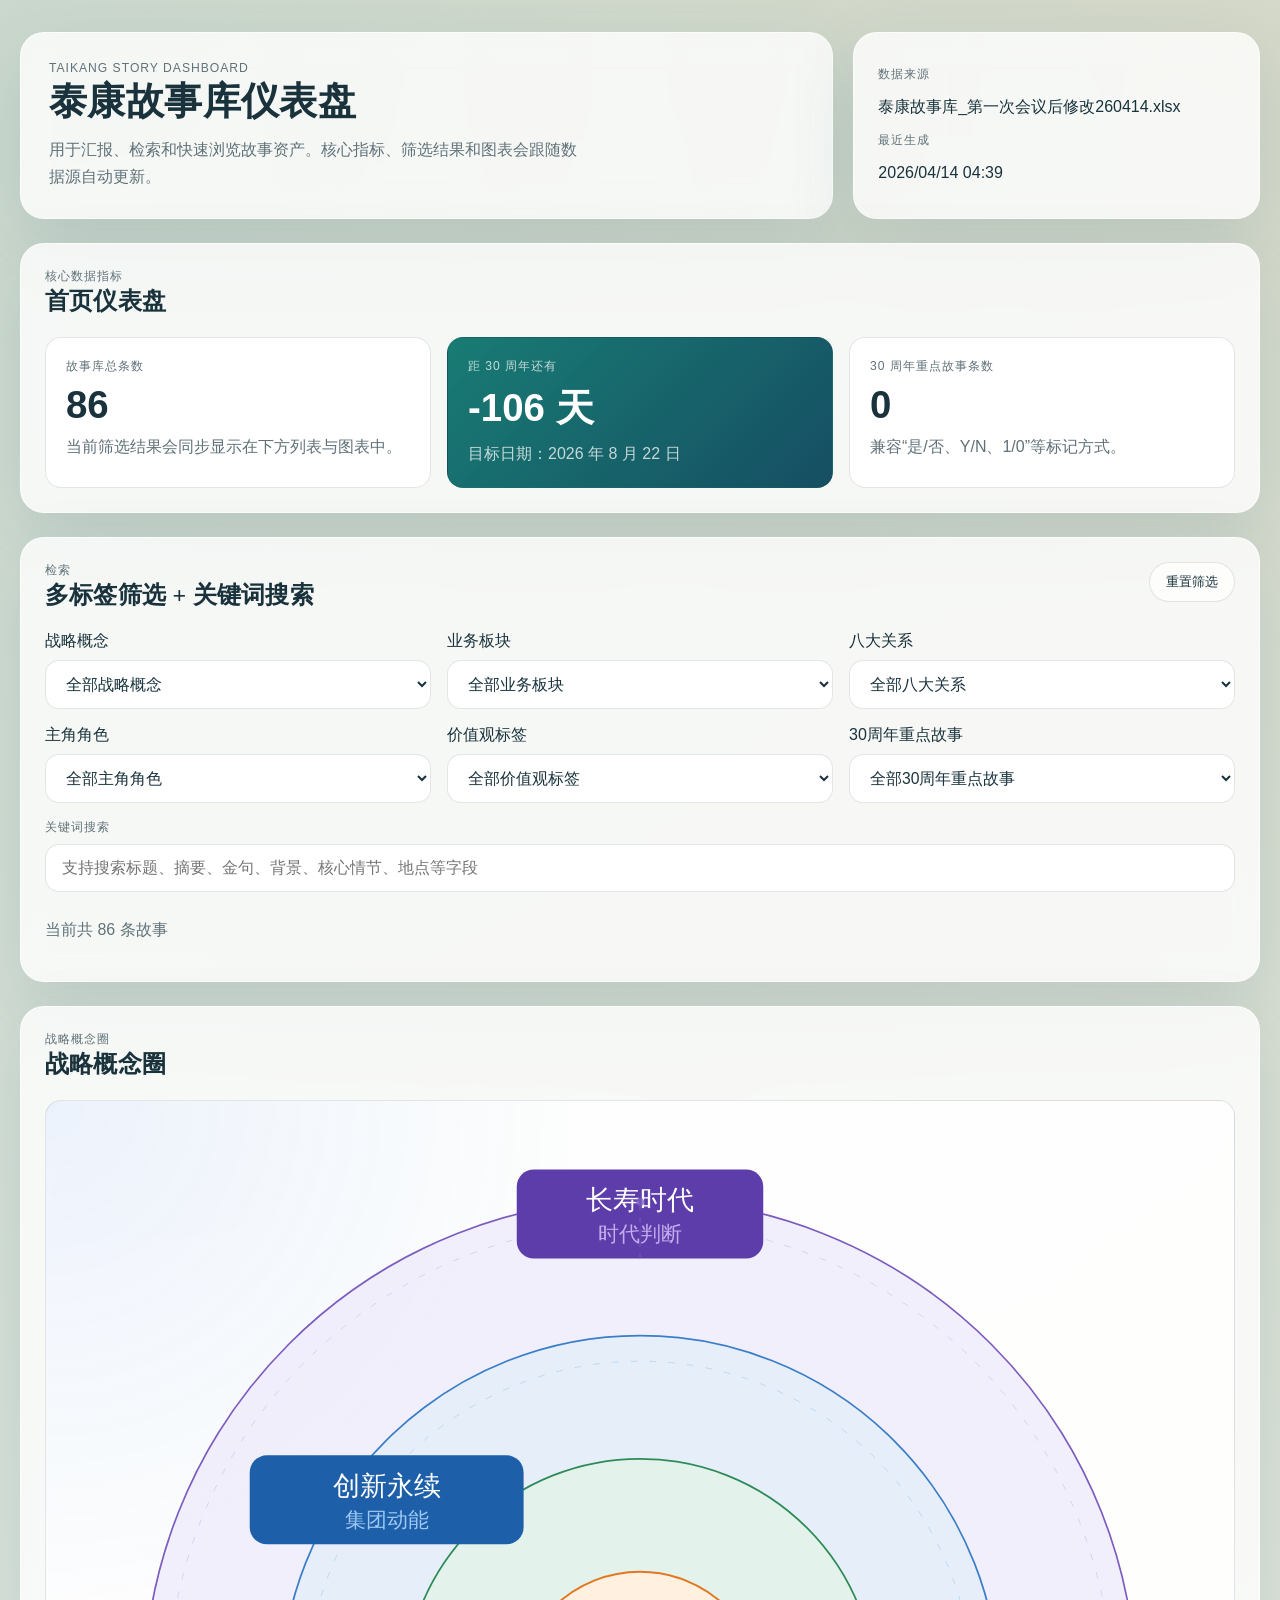
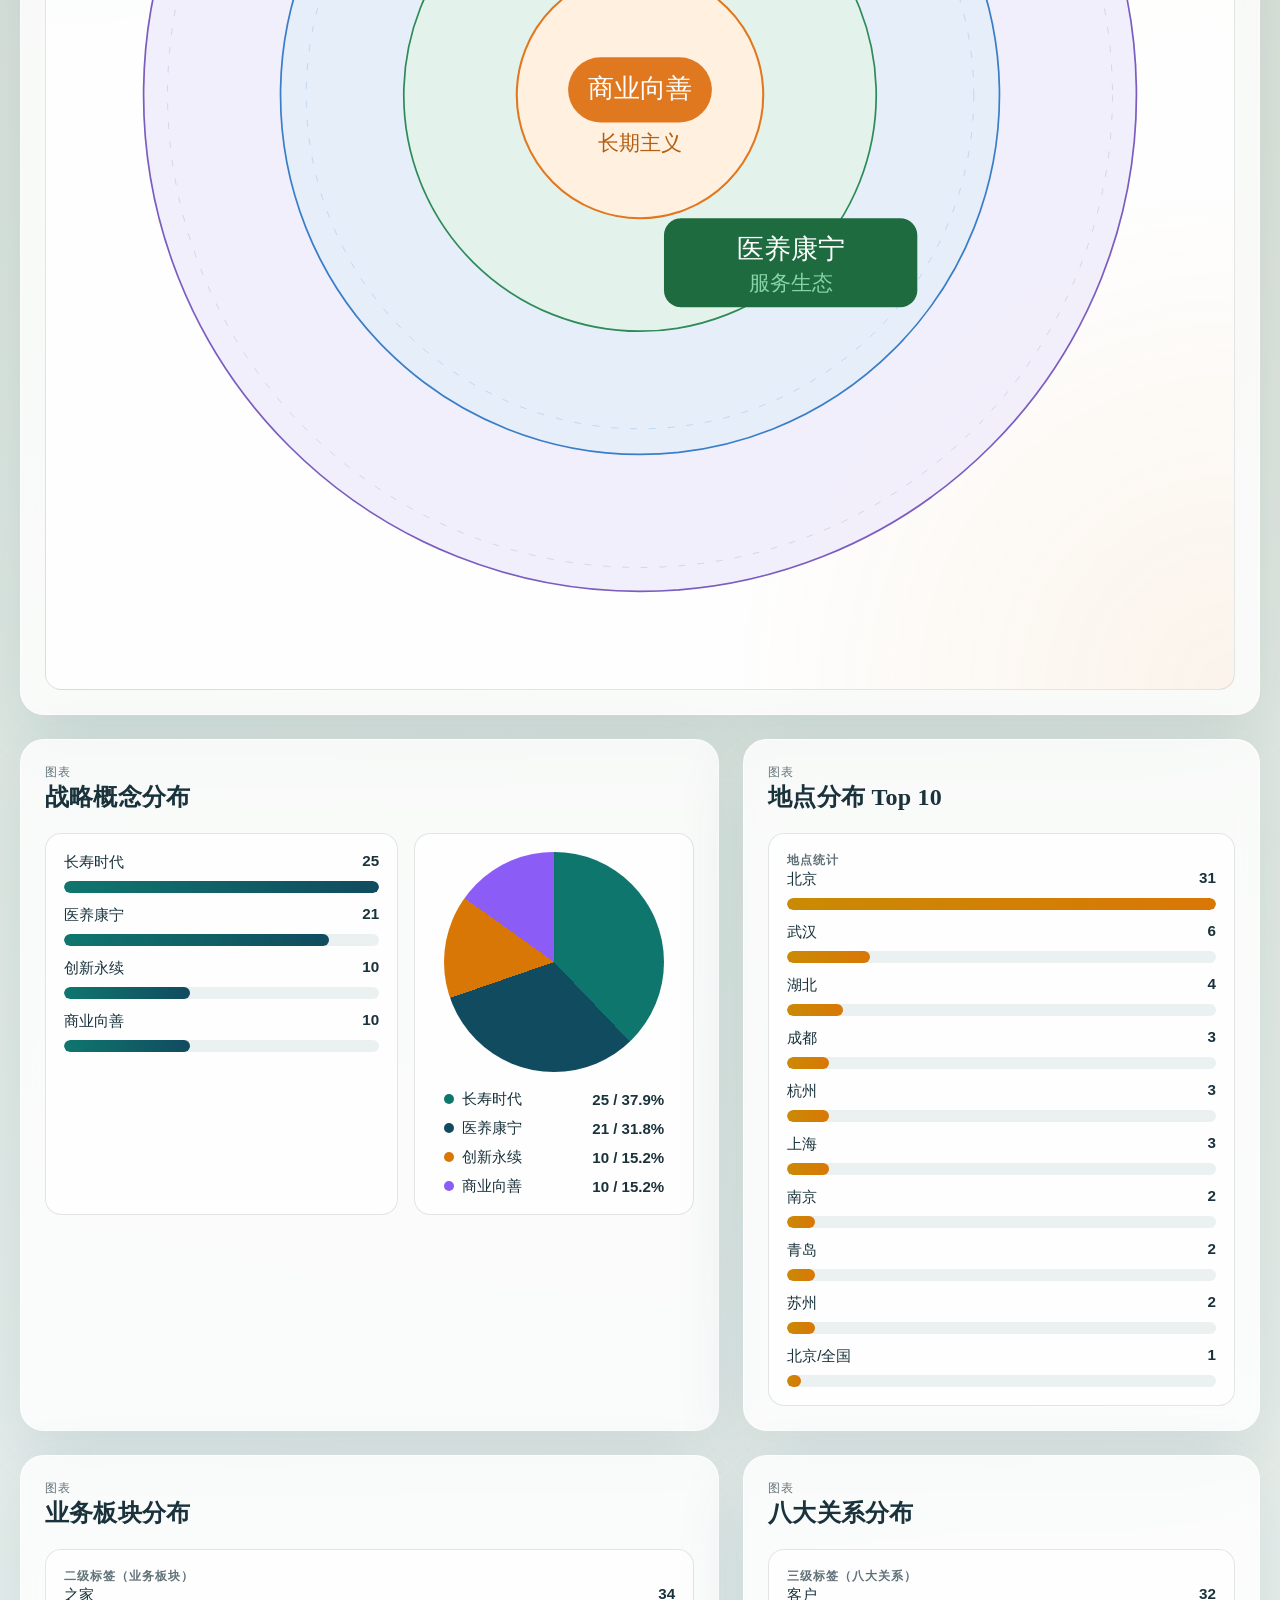
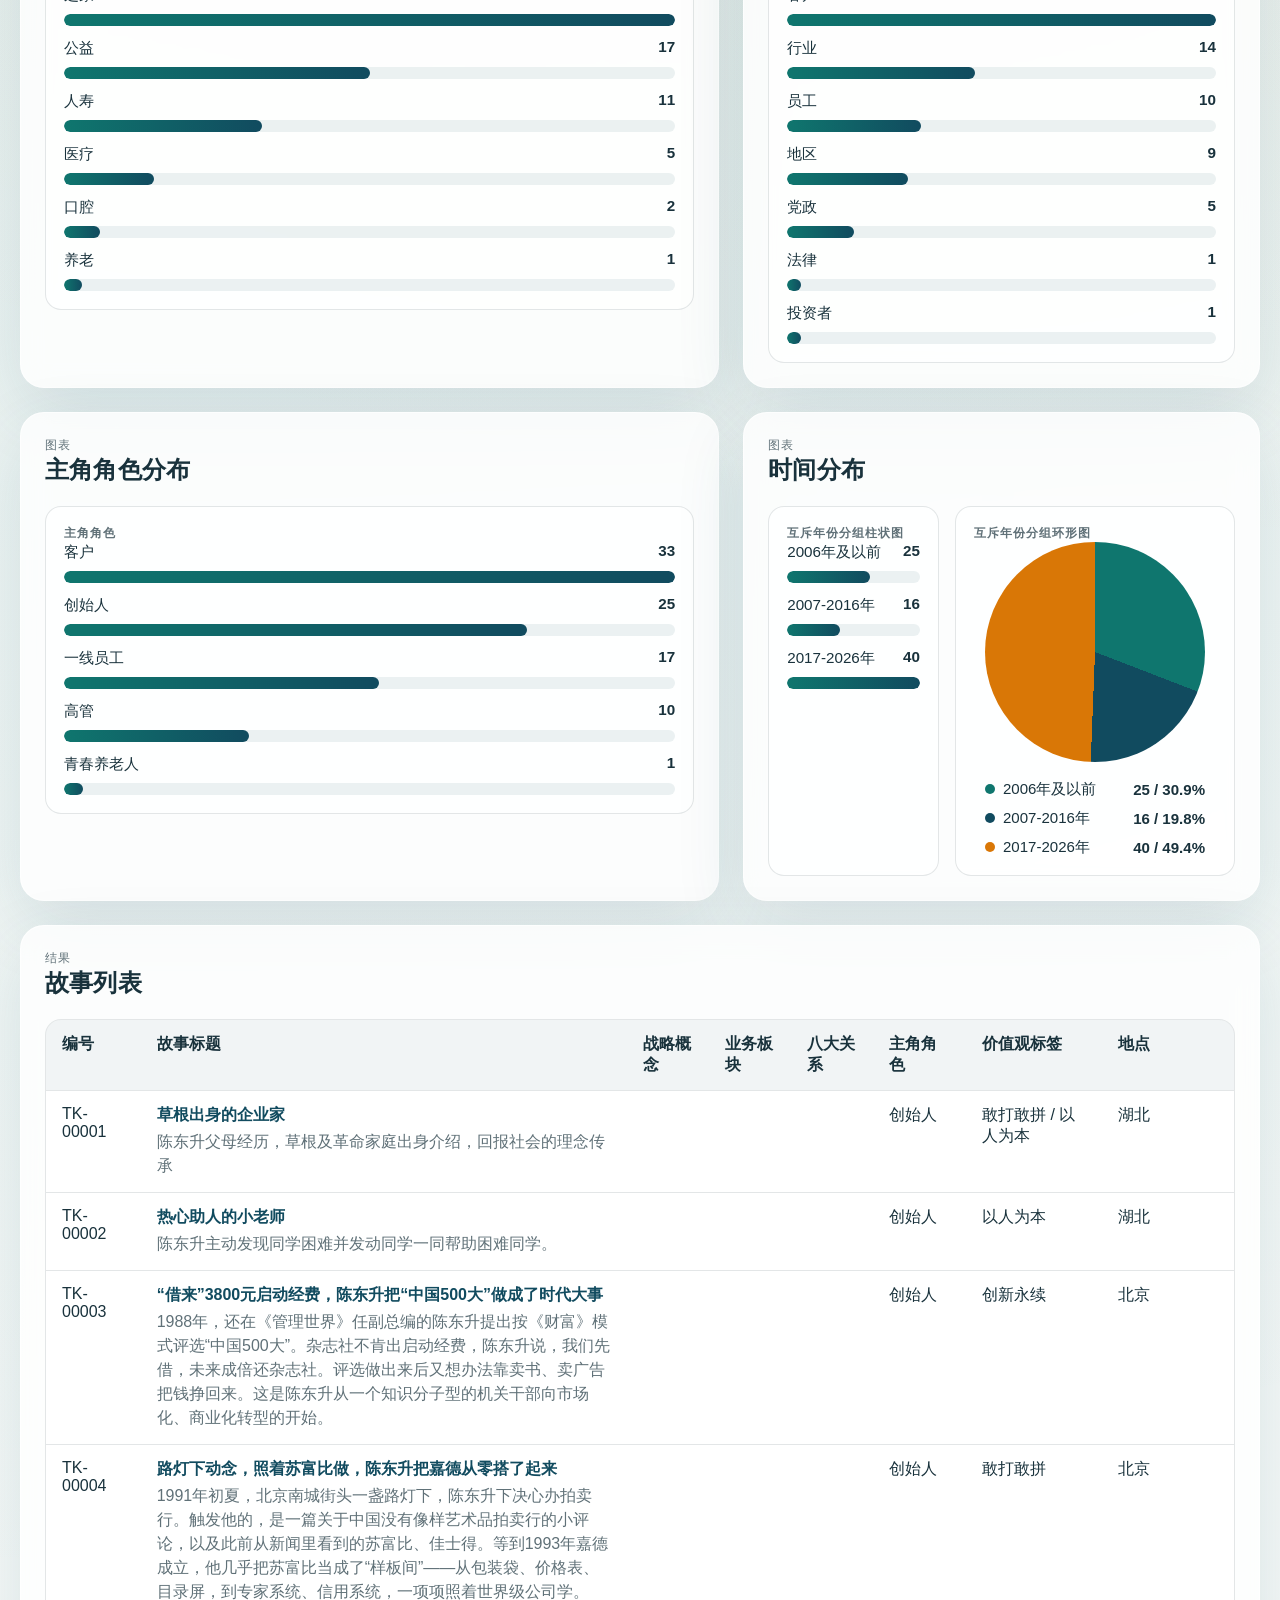
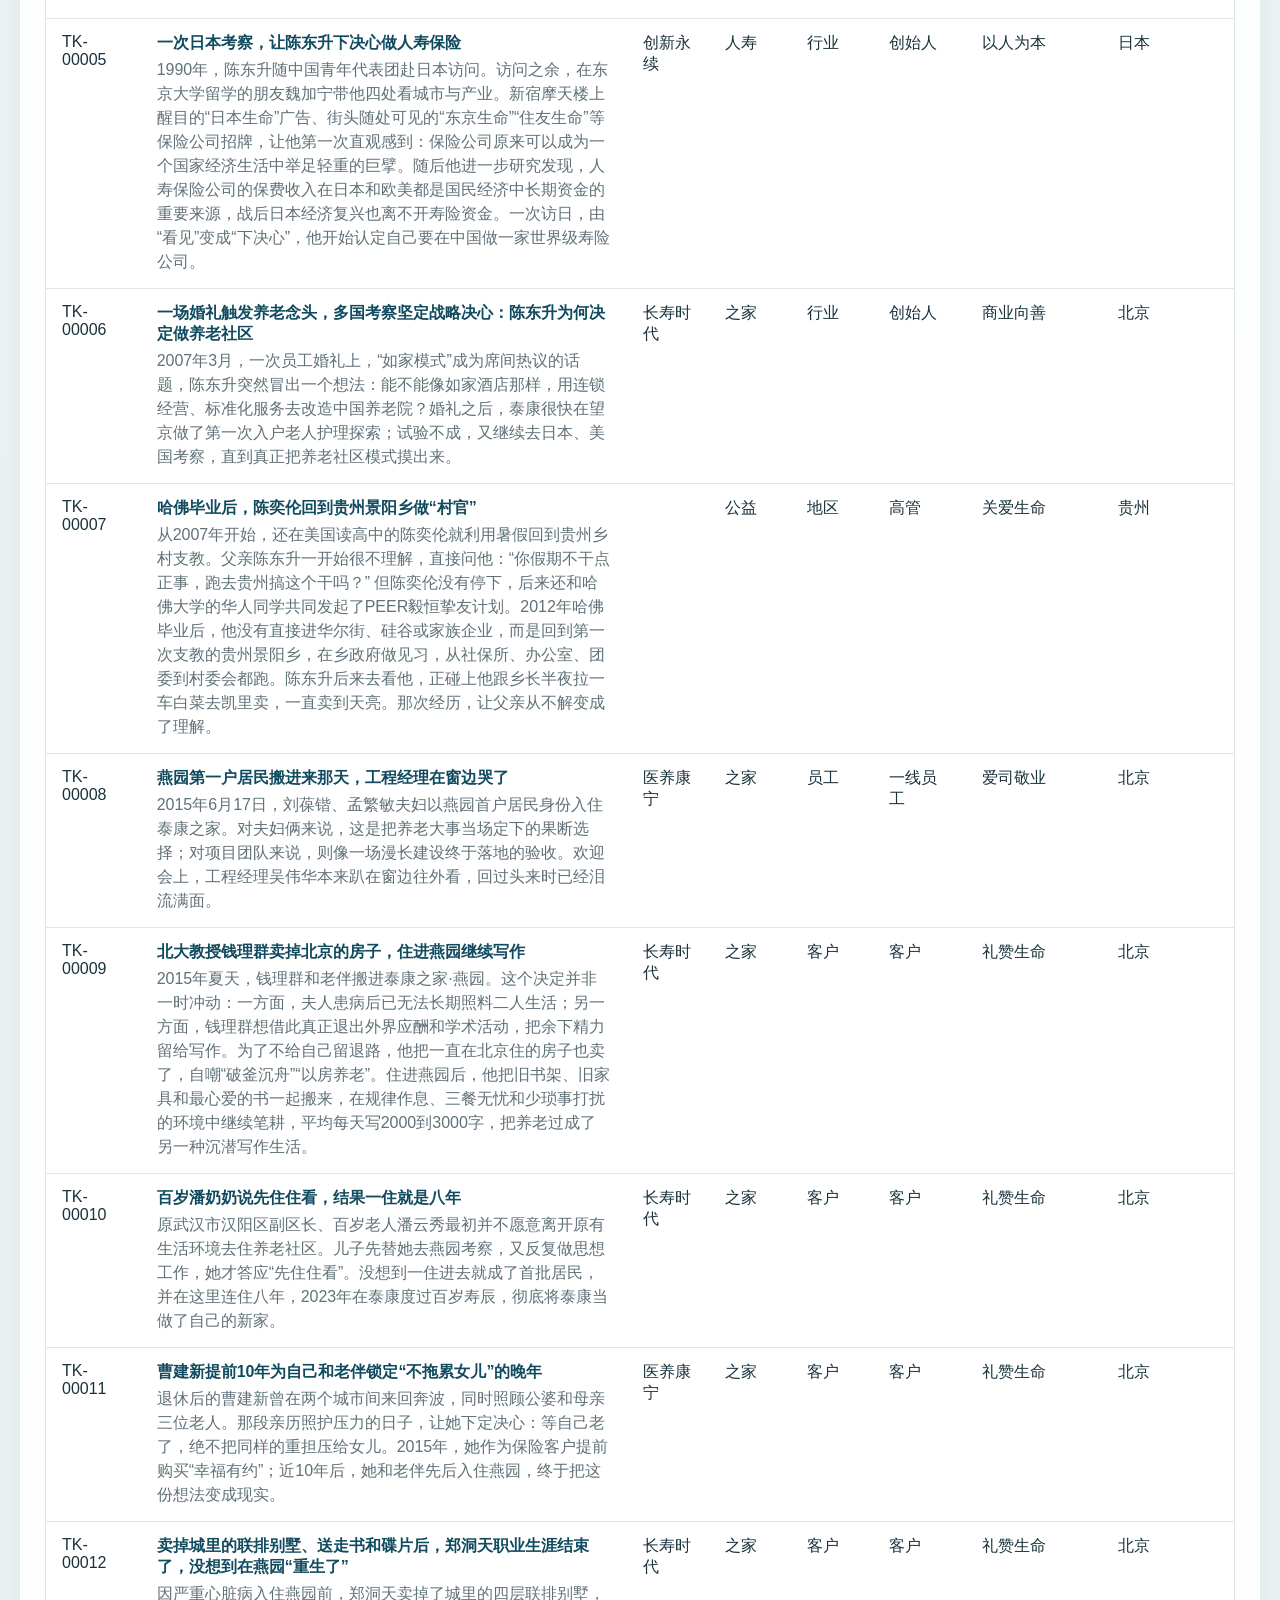
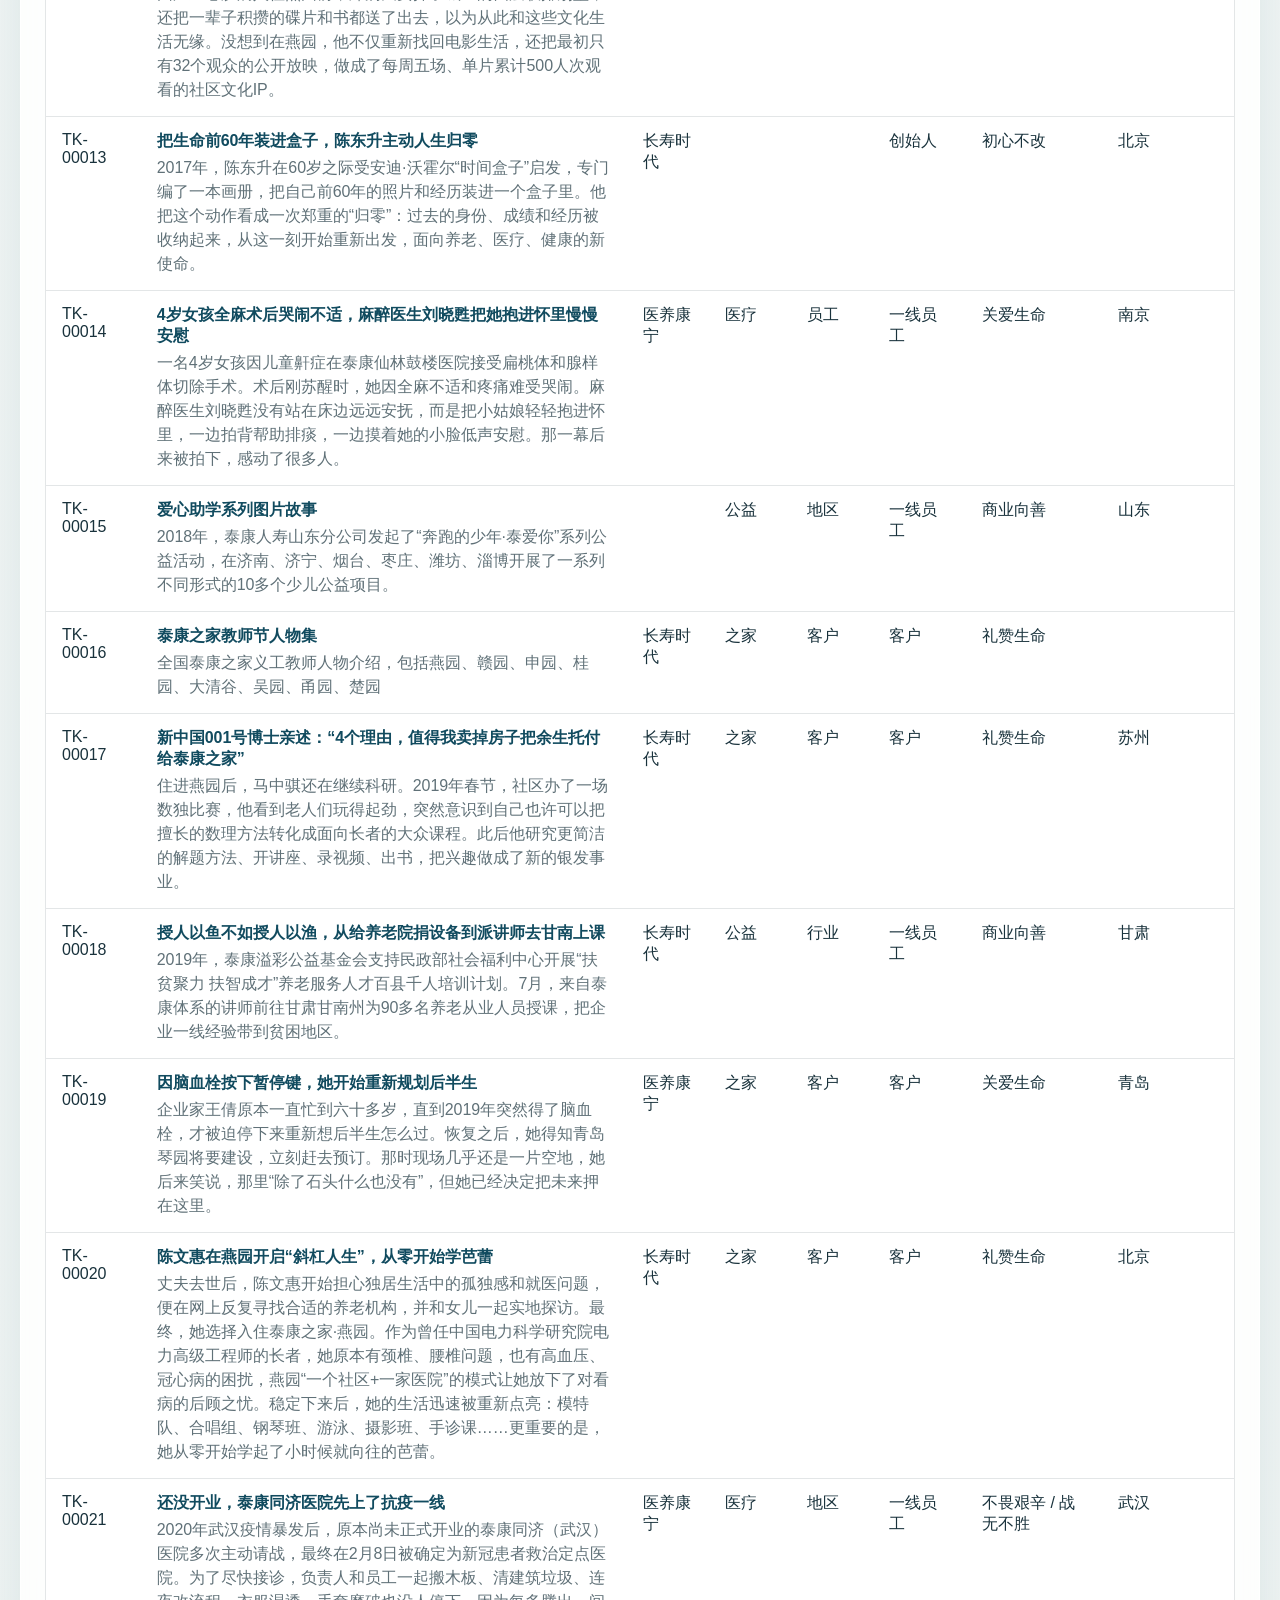
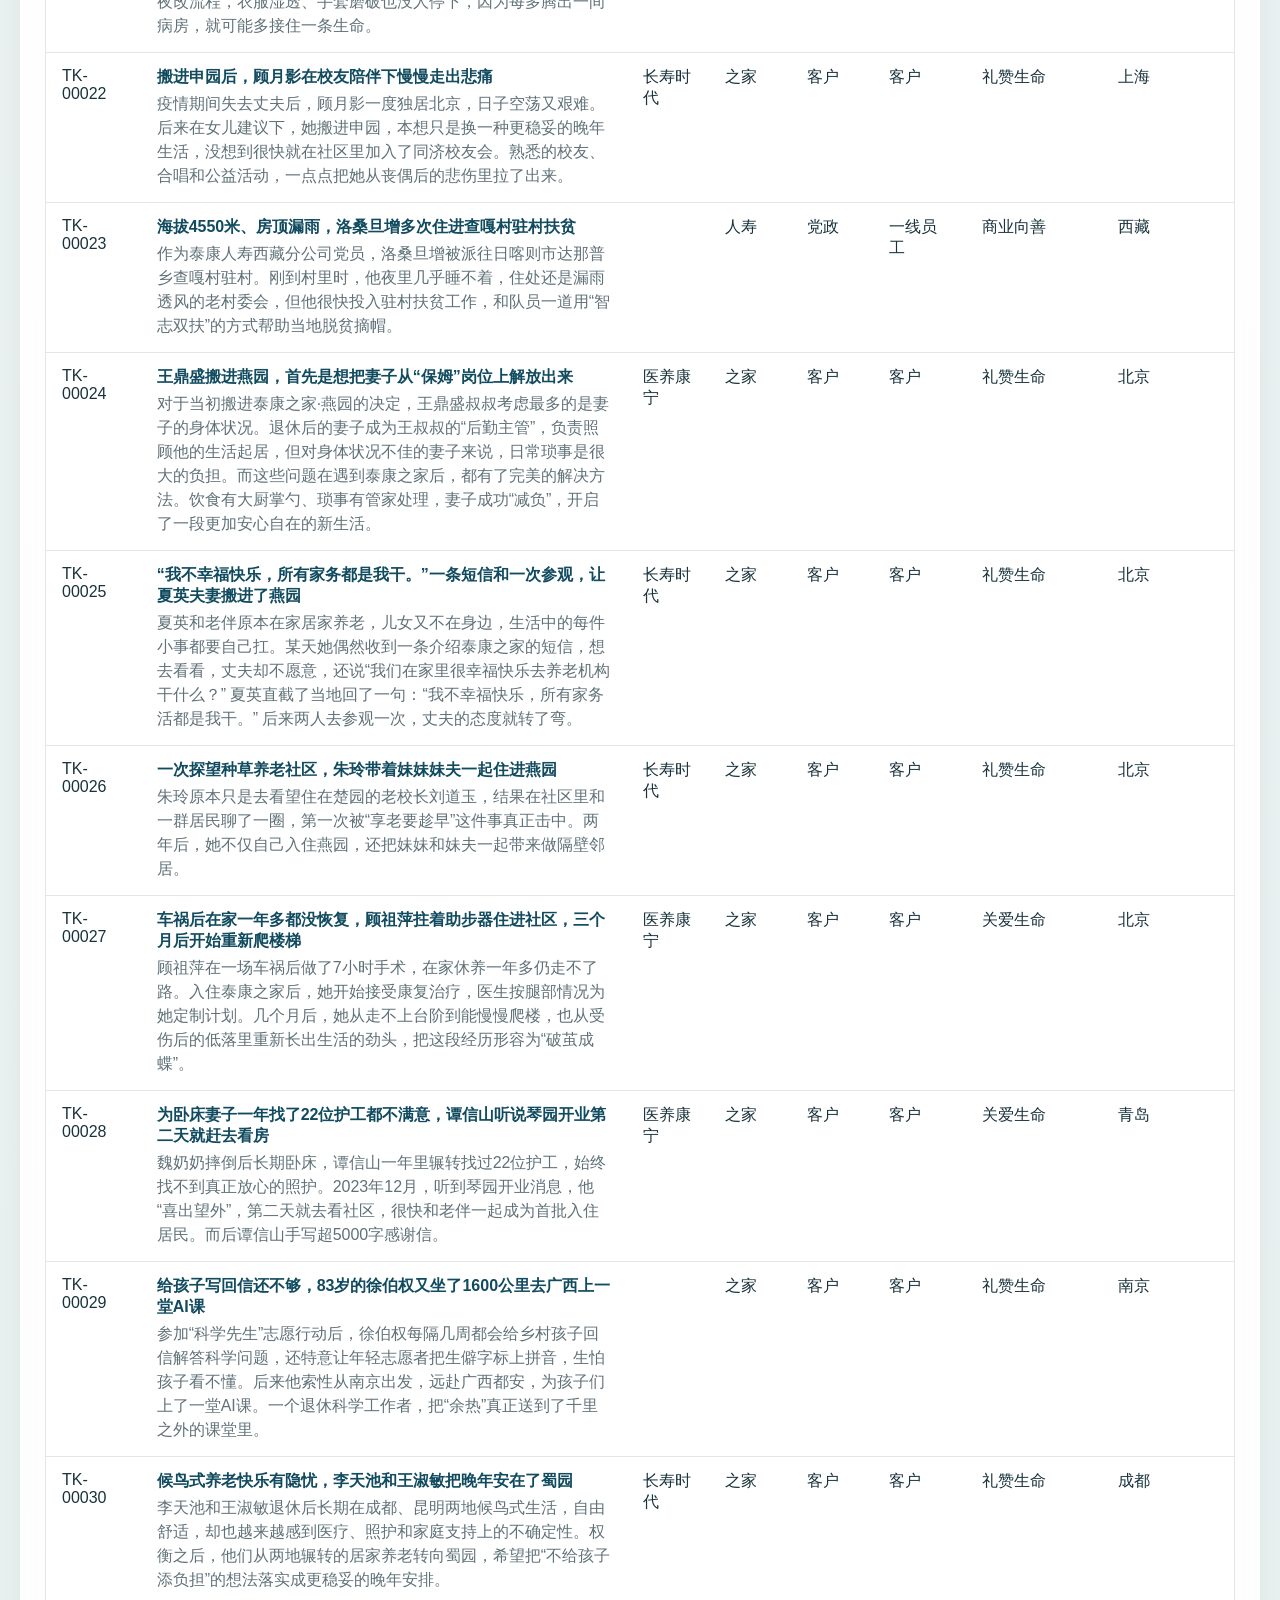
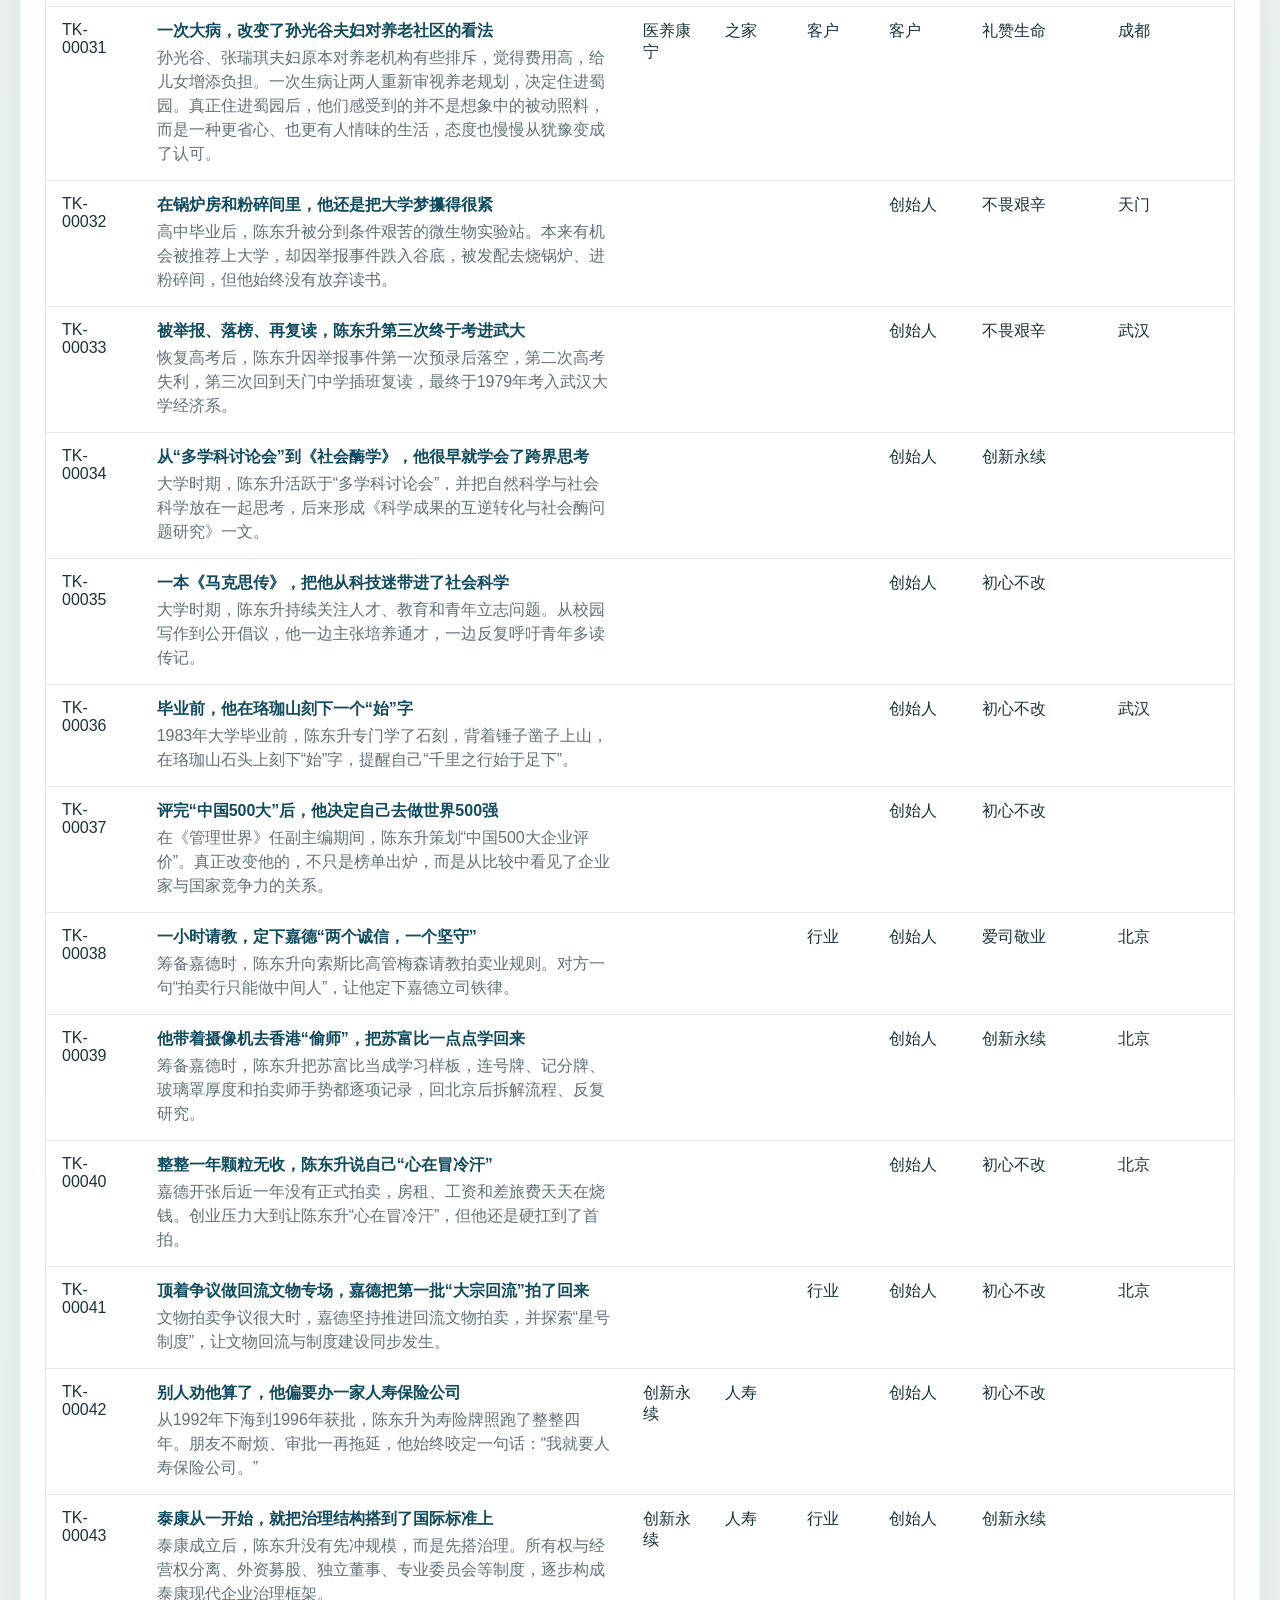
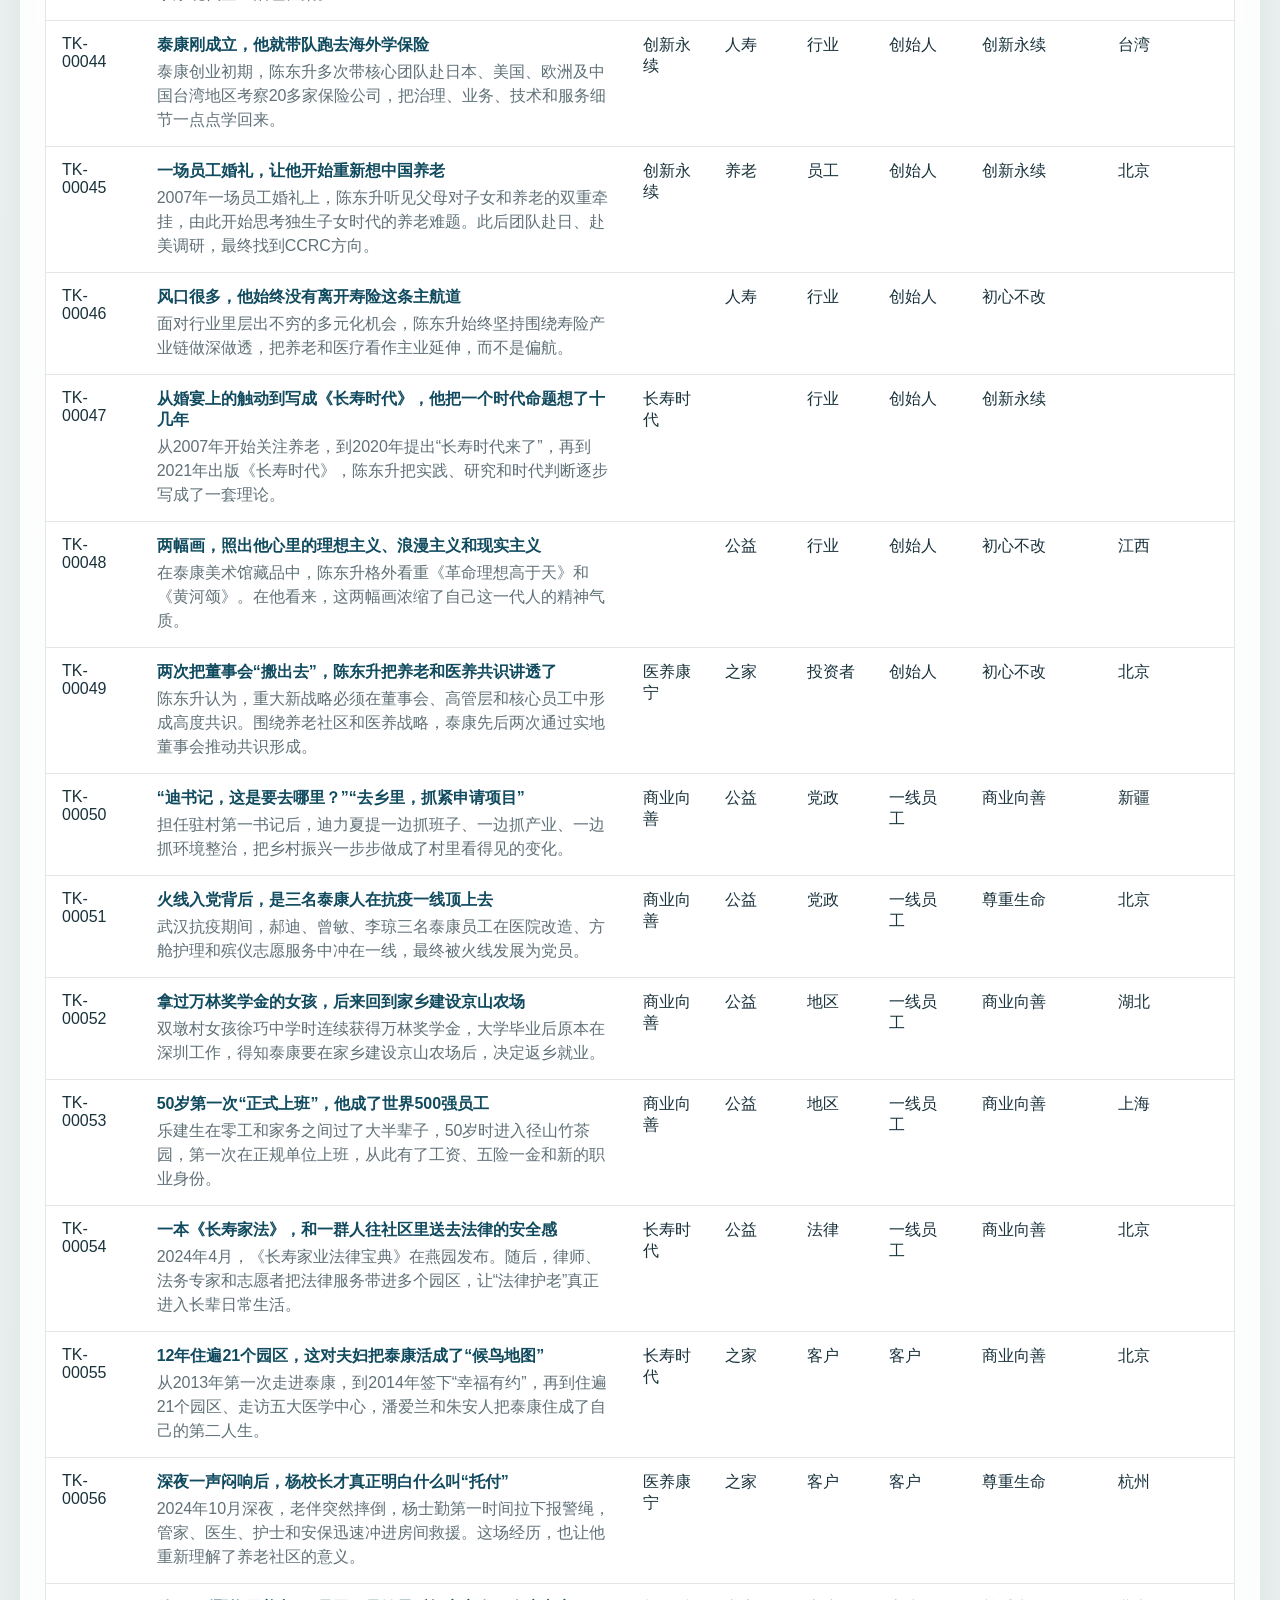
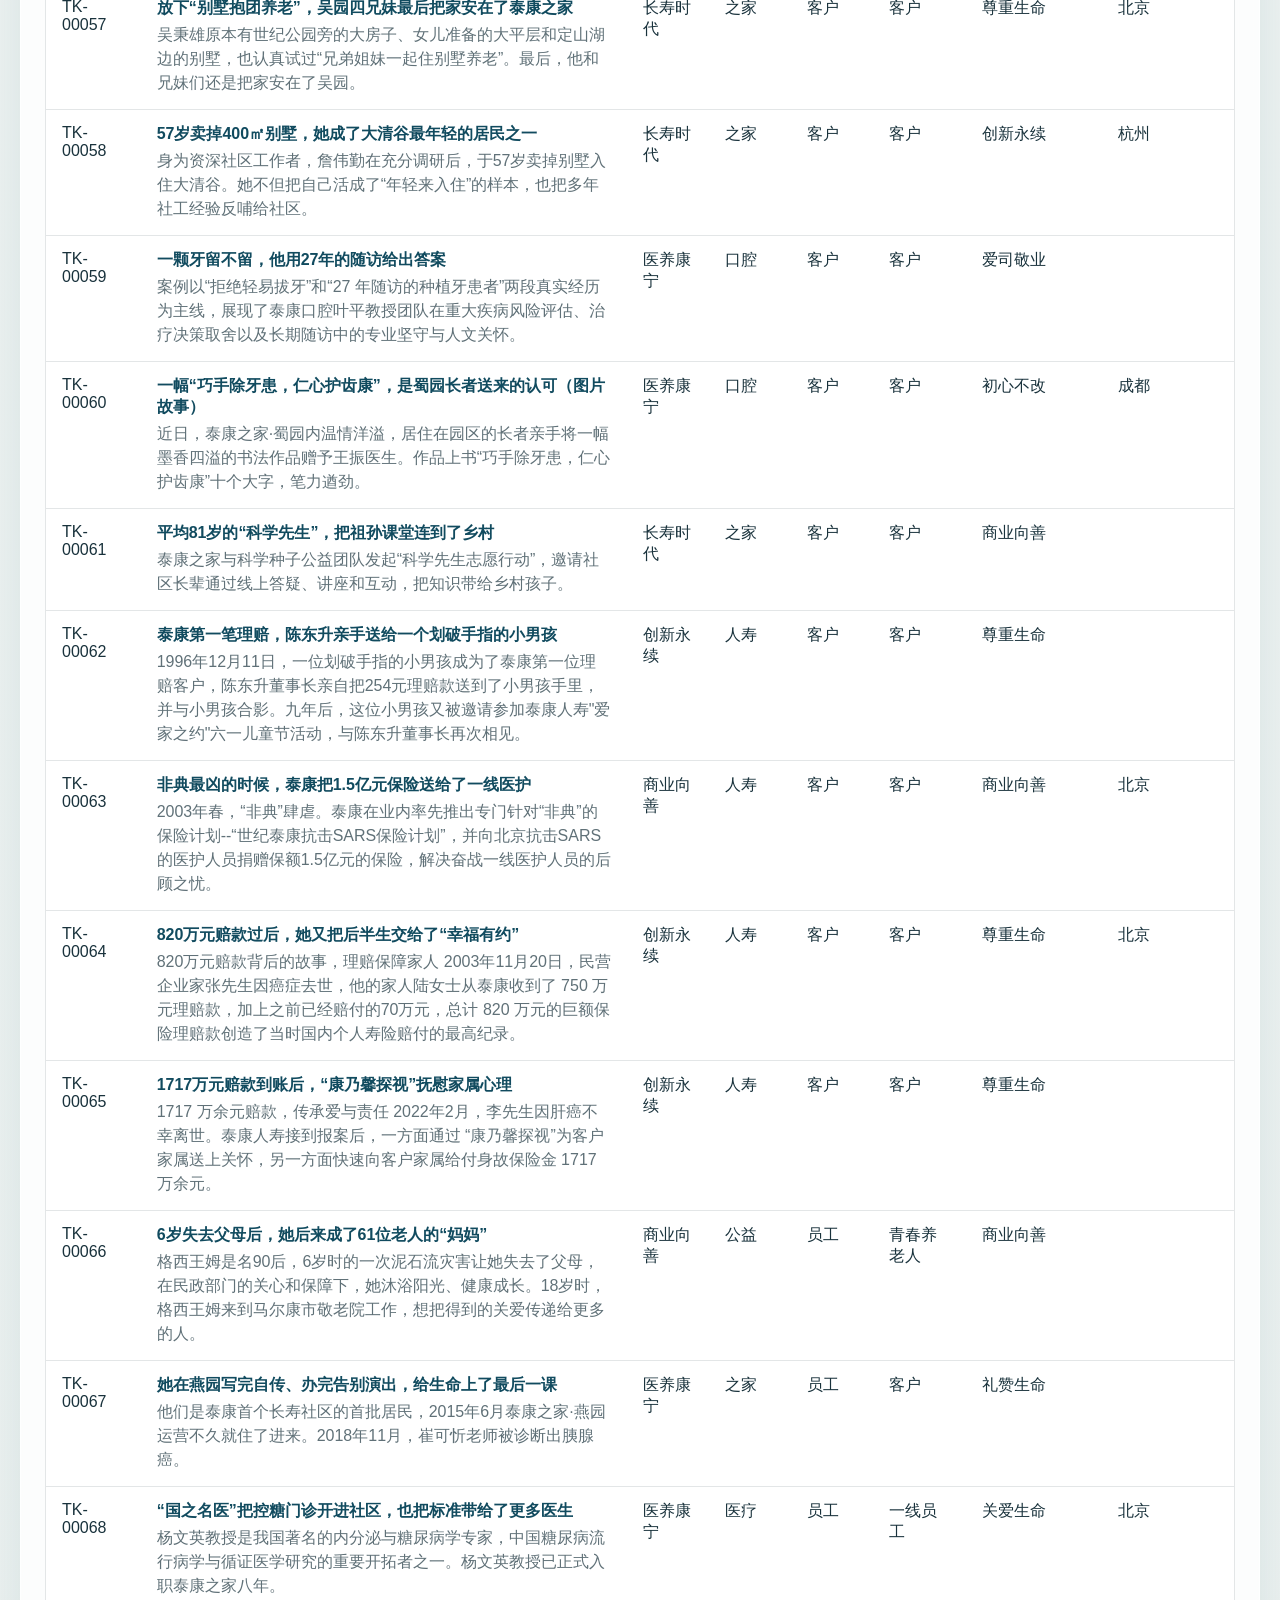
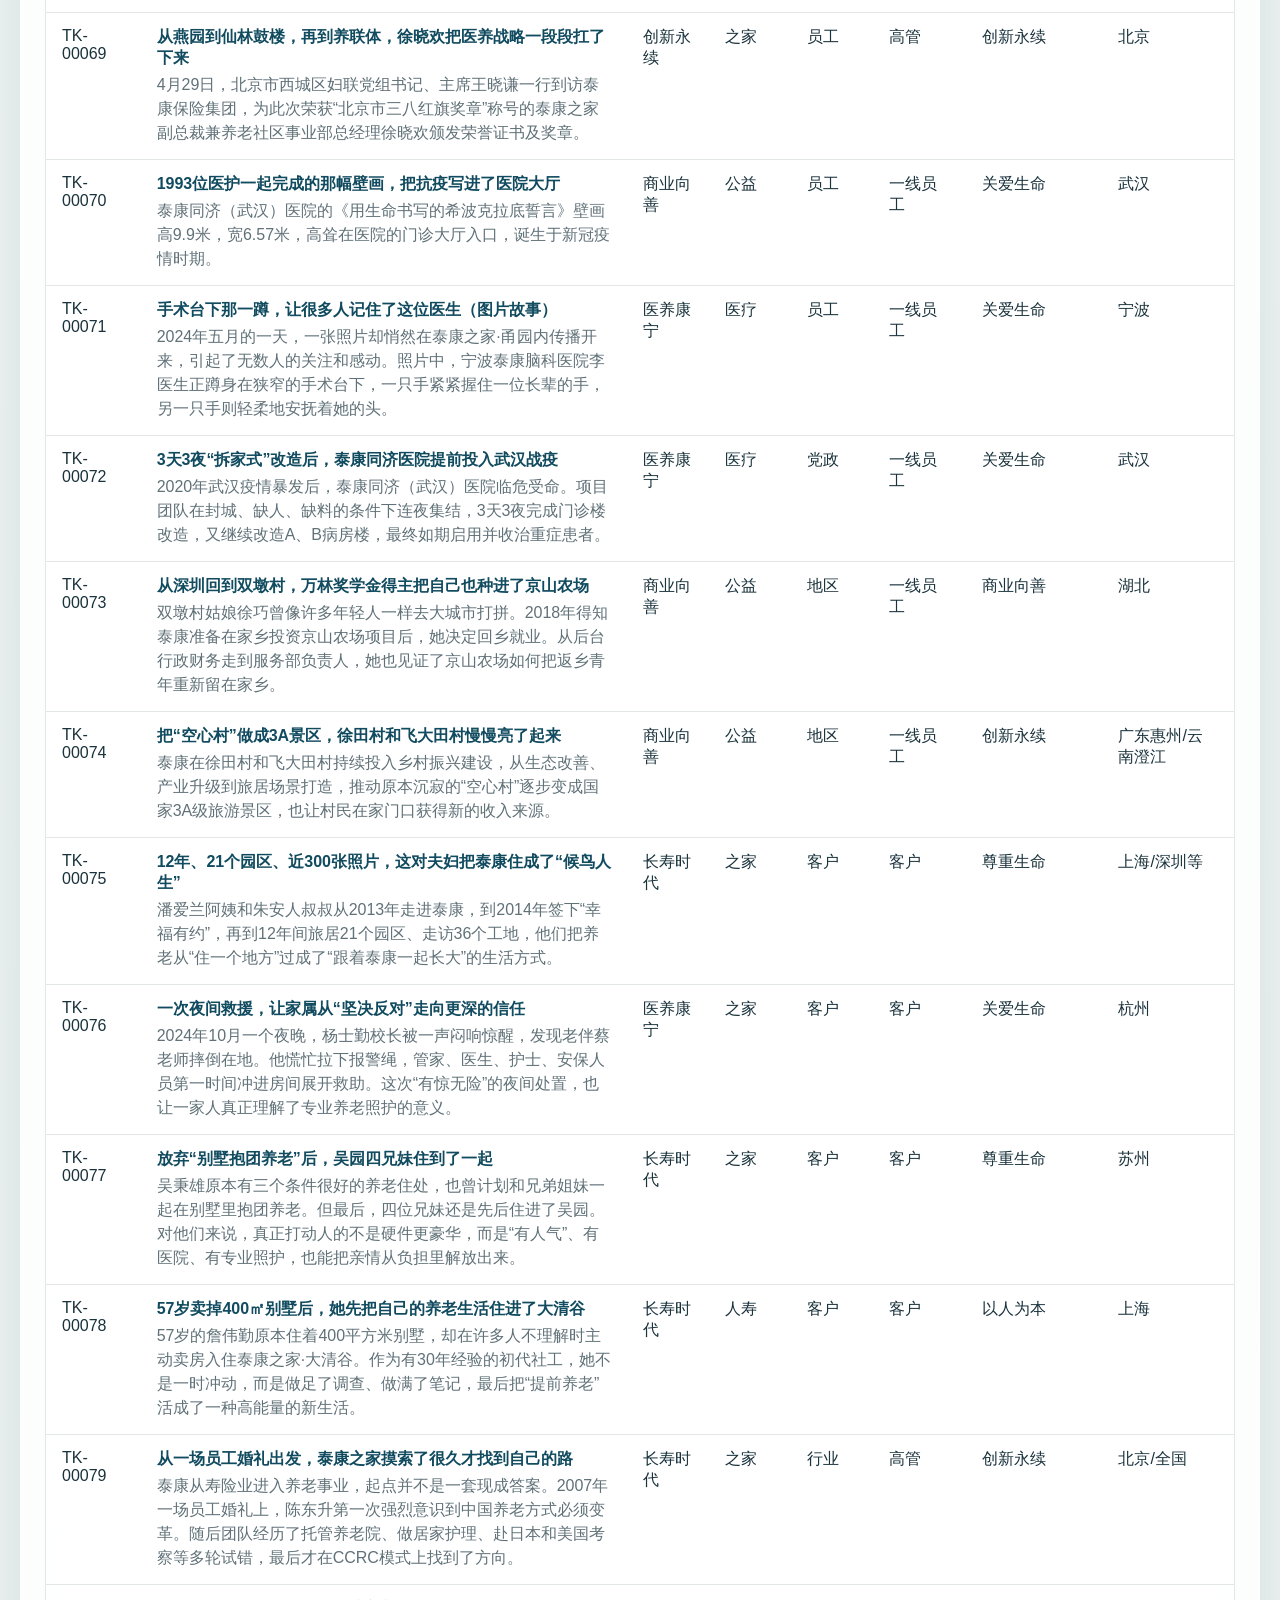
==== story-dashboard/index.html @ 00c8a816 "Update story data and strategy ring graphic" ====
<!doctype html>
<html lang="zh-CN">
  <head>
    <meta charset="utf-8" />
    <meta name="viewport" content="width=device-width, initial-scale=1" />
    <title>泰康故事库仪表盘</title>
    <link rel="stylesheet" href="./assets/styles.css" />
  </head>
  <body>
    <div class="page-shell">
      <header class="hero">
        <div class="hero-copy">
          <p class="eyebrow">TaiKang Story Dashboard</p>
          <h1>泰康故事库仪表盘</h1>
          <p class="hero-text">
            用于汇报、检索和快速浏览故事资产。核心指标、筛选结果和图表会跟随数据源自动更新。
          </p>
        </div>
        <div class="hero-meta card">
          <p class="meta-label">数据来源</p>
          <p class="meta-value" id="source-file">-</p>
          <p class="meta-label">最近生成</p>
          <p class="meta-value" id="generated-at">-</p>
        </div>
      </header>

      <main class="layout">
        <section class="panel">
          <div class="section-head">
            <div>
              <p class="section-kicker">核心数据指标</p>
              <h2>首页仪表盘</h2>
            </div>
          </div>
          <div class="metrics-grid">
            <article class="metric-card">
              <p class="metric-label">故事库总条数</p>
              <p class="metric-value" id="metric-total">0</p>
              <p class="metric-footnote">当前筛选结果会同步显示在下方列表与图表中。</p>
            </article>
            <article class="metric-card accent-card">
              <p class="metric-label">距 30 周年还有</p>
              <p class="metric-value" id="metric-countdown">0</p>
              <p class="metric-footnote">目标日期：2026 年 8 月 22 日</p>
            </article>
            <article class="metric-card">
              <p class="metric-label">30 周年重点故事条数</p>
              <p class="metric-value" id="metric-key-stories">0</p>
              <p class="metric-footnote">兼容“是/否、Y/N、1/0”等标记方式。</p>
            </article>
          </div>
        </section>

        <section class="panel">
          <div class="section-head">
            <div>
              <p class="section-kicker">检索</p>
              <h2>多标签筛选 + 关键词搜索</h2>
            </div>
            <button class="ghost-button" id="reset-filters" type="button">重置筛选</button>
          </div>
          <div class="filters-grid" id="filters-grid"></div>
          <label class="search-box" for="keyword-input">
            <span>关键词搜索</span>
            <input
              id="keyword-input"
              type="search"
              placeholder="支持搜索标题、摘要、金句、背景、核心情节、地点等字段"
            />
          </label>
          <div class="result-bar">
            <p id="result-summary">共 0 条</p>
          </div>
        </section>

        <section class="panel strategy-ring-panel">
          <div class="section-head">
            <div>
              <p class="section-kicker">战略概念圈</p>
              <h2>战略概念圈</h2>
            </div>
          </div>
          <div class="strategy-ring-wrap">
            <img class="strategy-ring-svg" src="./assets/longevity_strategy_rings_v7.svg" alt="泰康战略概念圈" />
          </div>
        </section>

        <section class="analysis-layout">
          <article class="panel">
            <div class="section-head">
              <div>
                <p class="section-kicker">图表</p>
                <h2>战略概念分布</h2>
              </div>
            </div>
            <div class="chart-stack">
              <div class="chart-card">
                <div id="strategic-bar-chart" class="bar-chart"></div>
              </div>
              <div class="chart-card">
                <div id="strategic-pie-chart" class="pie-chart"></div>
              </div>
            </div>
          </article>

          <article class="panel">
            <div class="section-head">
              <div>
                <p class="section-kicker">图表</p>
                <h2>地点分布 Top 10</h2>
              </div>
            </div>
            <div class="chart-card">
              <h3>地点统计</h3>
              <div id="location-bar-chart" class="bar-chart"></div>
            </div>
          </article>

          <article class="panel">
            <div class="section-head">
              <div>
                <p class="section-kicker">图表</p>
                <h2>业务板块分布</h2>
              </div>
            </div>
            <div class="chart-card">
              <h3>二级标签（业务板块）</h3>
              <div id="business-bar-chart" class="bar-chart"></div>
            </div>
          </article>

          <article class="panel">
            <div class="section-head">
              <div>
                <p class="section-kicker">图表</p>
                <h2>八大关系分布</h2>
              </div>
            </div>
            <div class="chart-card">
              <h3>三级标签（八大关系）</h3>
              <div id="relation-bar-chart" class="bar-chart"></div>
            </div>
          </article>

          <article class="panel">
            <div class="section-head">
              <div>
                <p class="section-kicker">图表</p>
                <h2>主角角色分布</h2>
              </div>
            </div>
            <div class="chart-card">
              <h3>主角角色</h3>
              <div id="role-bar-chart" class="bar-chart"></div>
            </div>
          </article>

          <article class="panel">
            <div class="section-head">
              <div>
                <p class="section-kicker">图表</p>
                <h2>时间分布</h2>
              </div>
            </div>
            <div class="chart-stack">
              <div class="chart-card">
                <h3>互斥年份分组柱状图</h3>
                <div id="time-bar-chart" class="bar-chart"></div>
              </div>
              <div class="chart-card">
                <h3>互斥年份分组环形图</h3>
                <div id="time-pie-chart" class="pie-chart"></div>
              </div>
            </div>
          </article>
        </section>

        <section class="panel">
          <div class="section-head">
            <div>
              <p class="section-kicker">结果</p>
              <h2>故事列表</h2>
            </div>
          </div>
          <div class="table-wrap">
            <table>
              <thead>
                <tr>
                  <th>编号</th>
                  <th>故事标题</th>
                  <th>战略概念</th>
                  <th>业务板块</th>
                  <th>八大关系</th>
                  <th>主角角色</th>
                  <th>价值观标签</th>
                  <th>地点</th>
                </tr>
              </thead>
              <tbody id="story-table-body"></tbody>
            </table>
          </div>
        </section>
      </main>
    </div>

    <script src="./data/story-data.js"></script>
    <script src="./assets/app.js"></script>
  </body>
</html>
---- story-dashboard/assets/styles.css ----
:root {
  --bg: #eef3f1;
  --panel: rgba(255, 255, 255, 0.8);
  --panel-strong: #ffffff;
  --ink: #19323c;
  --muted: #607178;
  --line: rgba(25, 50, 60, 0.12);
  --brand: #0f766e;
  --brand-deep: #114b5f;
  --accent: #d97706;
  --soft-blue: #dbeafe;
  --soft-blue-line: #2563eb;
  --soft-blue-text: #163c7a;
  --soft-green: #dff4ec;
  --soft-green-line: #0f766e;
  --soft-green-text: #0a5b54;
  --soft-indigo: #ede9fe;
  --soft-indigo-line: #6d28d9;
  --soft-indigo-text: #4c1d95;
  --soft-amber: #fce8c7;
  --soft-amber-line: #b45309;
  --soft-amber-text: #7c3f05;
  --ring-line: rgba(25, 50, 60, 0.36);
  --shadow: 0 24px 70px rgba(17, 75, 95, 0.12);
  --radius: 24px;
  --radius-sm: 16px;
  --max: 1320px;
}

* {
  box-sizing: border-box;
}

body {
  margin: 0;
  font-family: "PingFang SC", "Noto Sans SC", "Microsoft YaHei", sans-serif;
  color: var(--ink);
  background:
    radial-gradient(circle at top left, rgba(15, 118, 110, 0.18), transparent 28%),
    radial-gradient(circle at top right, rgba(217, 119, 6, 0.14), transparent 22%),
    linear-gradient(180deg, #f7faf9 0%, var(--bg) 100%);
}

.page-shell {
  max-width: var(--max);
  margin: 0 auto;
  padding: 32px 20px 56px;
}

.hero {
  display: grid;
  grid-template-columns: minmax(0, 1.6fr) minmax(260px, 0.8fr);
  gap: 20px;
  margin-bottom: 24px;
}

.hero-copy,
.card,
.panel {
  backdrop-filter: blur(14px);
  background: var(--panel);
  border: 1px solid rgba(255, 255, 255, 0.65);
  box-shadow: var(--shadow);
  border-radius: var(--radius);
}

.hero-copy {
  padding: 28px;
}

.hero h1,
.section-head h2 {
  margin: 0;
  font-family: Georgia, "Times New Roman", serif;
  letter-spacing: 0.01em;
}

.hero h1 {
  font-size: clamp(2rem, 3vw, 3.6rem);
  line-height: 1.05;
  margin-top: 6px;
}

.eyebrow,
.section-kicker,
.meta-label,
.metric-label,
.chart-card h3,
.search-box span {
  text-transform: uppercase;
  letter-spacing: 0.08em;
  font-size: 0.76rem;
  color: var(--muted);
  margin: 0;
}

.hero-text {
  margin: 16px 0 0;
  max-width: 60ch;
  color: var(--muted);
  line-height: 1.65;
}

.hero-meta {
  padding: 24px;
  display: grid;
  align-content: center;
  gap: 12px;
}

.meta-value {
  margin: 0;
  font-size: 1rem;
  line-height: 1.55;
}

.layout,
.charts-grid,
.analysis-layout {
  display: grid;
  gap: 24px;
}

.panel {
  padding: 24px;
}

.section-head {
  display: flex;
  justify-content: space-between;
  gap: 12px;
  align-items: flex-start;
  margin-bottom: 20px;
}

.metrics-grid,
.filters-grid,
.chart-stack {
  display: grid;
  gap: 16px;
}

.metrics-grid {
  grid-template-columns: repeat(3, minmax(0, 1fr));
}

.metric-card {
  padding: 20px;
  border-radius: var(--radius-sm);
  background: var(--panel-strong);
  border: 1px solid var(--line);
}

.accent-card {
  background: linear-gradient(135deg, rgba(15, 118, 110, 0.96), rgba(17, 75, 95, 0.98));
  color: #fff;
}

.accent-card .metric-label,
.accent-card .metric-footnote {
  color: rgba(255, 255, 255, 0.75);
}

.metric-value {
  margin: 8px 0;
  font-size: clamp(2rem, 3vw, 3.2rem);
  font-weight: 700;
}

.metric-footnote {
  margin: 0;
  color: var(--muted);
  line-height: 1.55;
}

.filters-grid {
  grid-template-columns: repeat(3, minmax(0, 1fr));
}

.filter-field,
.search-box {
  display: grid;
  gap: 8px;
}

select,
input {
  width: 100%;
  border: 1px solid var(--line);
  border-radius: 14px;
  background: var(--panel-strong);
  color: var(--ink);
  padding: 14px 16px;
  font-size: 0.98rem;
  outline: none;
}

select:focus,
input:focus {
  border-color: rgba(15, 118, 110, 0.6);
  box-shadow: 0 0 0 4px rgba(15, 118, 110, 0.12);
}

.search-box {
  margin-top: 16px;
}

.ghost-button {
  border: 1px solid var(--line);
  background: rgba(255, 255, 255, 0.7);
  color: var(--ink);
  border-radius: 999px;
  padding: 10px 16px;
  cursor: pointer;
}

.result-bar {
  margin-top: 12px;
  display: flex;
  justify-content: space-between;
  align-items: center;
  color: var(--muted);
}

.tag-toolbar {
  display: grid;
  gap: 10px;
  justify-items: end;
}

.toolbar-actions {
  display: flex;
  gap: 10px;
  flex-wrap: wrap;
  justify-content: flex-end;
}

.toolbar-note {
  margin: 0;
  color: var(--muted);
  font-size: 0.92rem;
}

.charts-grid,
.analysis-layout {
  grid-template-columns: 1.15fr 0.85fr;
}

.chart-stack {
  grid-template-columns: minmax(0, 1.2fr) minmax(280px, 0.8fr);
}

.chart-card {
  border: 1px solid var(--line);
  border-radius: var(--radius-sm);
  padding: 18px;
  background: rgba(255, 255, 255, 0.7);
}

.strategy-ring-panel {
  overflow: hidden;
}

.strategy-ring-wrap {
  border: 1px solid var(--line);
  border-radius: var(--radius-sm);
  background:
    radial-gradient(circle at top left, rgba(37, 99, 235, 0.08), transparent 32%),
    radial-gradient(circle at bottom right, rgba(217, 119, 6, 0.08), transparent 30%),
    rgba(255, 255, 255, 0.76);
  padding: 12px;
}

.strategy-ring-svg {
  width: 100%;
  height: auto;
  display: block;
  font-family: "PingFang SC", "Noto Sans SC", "Microsoft YaHei", sans-serif;
}

.strategy-ring-svg text {
  letter-spacing: 0.01em;
}

.ring-age {
  fill: var(--soft-blue);
  stroke: var(--soft-blue-line);
  stroke-width: 1;
}

.ring-age-title {
  fill: var(--soft-blue-text);
  font-size: 17px;
  font-weight: 600;
}

.ring-age-sub {
  fill: var(--soft-blue-line);
  font-size: 12px;
}

.ring-shell {
  stroke: rgba(25, 50, 60, 0.45);
  stroke-width: 1;
  stroke-dasharray: 6 4;
}

.ring-shell-label {
  fill: var(--muted);
  font-size: 12px;
}

.ring-care {
  fill: var(--soft-green);
  stroke: var(--soft-green-line);
  stroke-width: 1;
}

.ring-care-title {
  fill: var(--soft-green-text);
  font-size: 14px;
  font-weight: 600;
}

.ring-care-sub {
  fill: var(--soft-green-line);
  font-size: 12px;
}

.ring-insurance {
  fill: var(--soft-indigo);
  stroke: var(--soft-indigo-line);
  stroke-width: 1;
}

.ring-insurance-title {
  fill: var(--soft-indigo-text);
  font-size: 14px;
  font-weight: 600;
}

.ring-insurance-sub {
  fill: var(--soft-indigo-line);
  font-size: 12px;
}

.ring-synergy {
  fill: #f7e2d8;
  stroke: #a54e2f;
  stroke-width: 1;
}

.ring-synergy-title {
  fill: #7f351a;
  font-size: 14px;
  font-weight: 600;
}

.ring-synergy-sub {
  fill: #a54e2f;
  font-size: 12px;
}

.ring-ground {
  fill: var(--soft-amber);
  stroke: var(--soft-amber-line);
  stroke-width: 1;
}

.ring-ground-title {
  fill: var(--soft-amber-text);
  font-size: 14px;
  font-weight: 600;
}

.ring-ground-sub {
  fill: var(--soft-amber-line);
  font-size: 12px;
}

.bar-chart {
  display: grid;
  gap: 12px;
}

.bar-row {
  display: grid;
  gap: 8px;
}

.bar-meta {
  display: flex;
  justify-content: space-between;
  gap: 12px;
  font-size: 0.95rem;
}

.bar-track {
  height: 12px;
  border-radius: 999px;
  background: rgba(17, 75, 95, 0.08);
  overflow: hidden;
}

.bar-fill {
  height: 100%;
  border-radius: inherit;
  background: linear-gradient(90deg, var(--brand), var(--brand-deep));
}

.bar-fill.location {
  background: linear-gradient(90deg, #ca8a04, var(--accent));
}

.pie-chart {
  min-height: 280px;
  display: grid;
  place-items: center;
  gap: 20px;
}

.pie-wrap {
  display: grid;
  gap: 18px;
  justify-items: center;
}

.pie-legend {
  display: grid;
  gap: 10px;
  width: 100%;
}

.legend-row {
  display: flex;
  justify-content: space-between;
  align-items: center;
  gap: 12px;
  font-size: 0.94rem;
}

.legend-label {
  display: inline-flex;
  align-items: center;
  gap: 8px;
}

.legend-dot {
  width: 10px;
  height: 10px;
  border-radius: 50%;
  display: inline-block;
}

.table-wrap {
  overflow: auto;
  border-radius: var(--radius-sm);
  border: 1px solid var(--line);
  background: rgba(255, 255, 255, 0.72);
}

table {
  width: 100%;
  border-collapse: collapse;
  min-width: 920px;
}

th,
td {
  text-align: left;
  padding: 14px 16px;
  border-bottom: 1px solid var(--line);
  vertical-align: top;
}

thead {
  background: rgba(17, 75, 95, 0.06);
}

tbody tr:hover {
  background: rgba(15, 118, 110, 0.05);
}

.story-title {
  font-weight: 600;
  margin-bottom: 4px;
}

.story-summary {
  color: var(--muted);
  line-height: 1.5;
  max-width: 52ch;
}

.story-title-link,
.inline-link {
  color: var(--brand-deep);
  text-decoration: none;
}

.story-title-link:hover,
.inline-link:hover {
  text-decoration: underline;
}

.hero-compact {
  align-items: stretch;
}

.story-cards-list {
  display: grid;
  gap: 18px;
}

.story-card {
  border: 1px solid var(--line);
  border-radius: var(--radius-sm);
  background: rgba(255, 255, 255, 0.76);
  padding: 22px;
  scroll-margin-top: 24px;
}

.story-card-header {
  display: flex;
  justify-content: space-between;
  gap: 12px;
  align-items: flex-start;
  margin-bottom: 14px;
}

.story-card-id {
  margin: 0;
  color: var(--muted);
  font-size: 0.92rem;
}

.story-card-title {
  margin: 6px 0 0;
  font-size: 1.35rem;
  font-family: Georgia, "Times New Roman", serif;
}

.story-card-tags {
  display: flex;
  flex-wrap: wrap;
  gap: 8px;
  justify-content: flex-end;
}

.story-tag {
  display: inline-flex;
  align-items: center;
  padding: 7px 10px;
  border-radius: 999px;
  background: rgba(17, 75, 95, 0.08);
  color: var(--brand-deep);
  font-size: 0.84rem;
}

.story-card-grid {
  display: grid;
  grid-template-columns: repeat(2, minmax(0, 1fr));
  gap: 14px 20px;
  margin-top: 14px;
}

.story-tag-editor {
  margin-top: 18px;
  padding: 18px;
  border-radius: var(--radius-sm);
  border: 1px solid var(--line);
  background: rgba(15, 118, 110, 0.05);
}

.story-tag-editor h3 {
  margin: 0 0 12px;
  font-size: 1rem;
}

.tag-editor-grid {
  display: grid;
  grid-template-columns: repeat(3, minmax(0, 1fr));
  gap: 12px;
}

.tag-editor-field {
  display: grid;
  gap: 6px;
}

.tag-editor-field label {
  color: var(--muted);
  font-size: 0.78rem;
  letter-spacing: 0.08em;
  text-transform: uppercase;
}

.tag-editor-hint {
  margin: 12px 0 0;
  color: var(--muted);
  font-size: 0.9rem;
}

.story-field {
  display: grid;
  gap: 6px;
}

.story-field.span-2 {
  grid-column: span 2;
}

.story-field-label {
  margin: 0;
  color: var(--muted);
  font-size: 0.78rem;
  letter-spacing: 0.08em;
  text-transform: uppercase;
}

.story-field-value {
  margin: 0;
  line-height: 1.7;
  white-space: pre-wrap;
  word-break: break-word;
}

.story-card-footer {
  margin-top: 16px;
  display: flex;
  justify-content: space-between;
  gap: 12px;
  align-items: center;
}

.story-source-link {
  color: var(--brand);
}

.empty-state {
  padding: 24px 0;
  text-align: center;
  color: var(--muted);
}

@media (max-width: 1100px) {
  .hero,
  .charts-grid,
  .analysis-layout,
  .chart-stack,
  .metrics-grid,
  .filters-grid {
    grid-template-columns: 1fr;
  }
}

@media (max-width: 700px) {
  .page-shell {
    padding: 18px 14px 36px;
  }

  .hero-copy,
  .hero-meta,
  .panel {
    padding: 18px;
  }

  .metric-value {
    font-size: 2.3rem;
  }

  .section-head {
    flex-direction: column;
  }

  .story-card-grid {
    grid-template-columns: 1fr;
  }

  .tag-editor-grid {
    grid-template-columns: 1fr;
  }

  .story-field.span-2 {
    grid-column: auto;
  }

  .story-card-header,
  .story-card-footer,
  .toolbar-actions {
    flex-direction: column;
  }

  .story-card-tags {
    justify-content: flex-start;
  }

  .tag-toolbar {
    justify-items: stretch;
  }
}
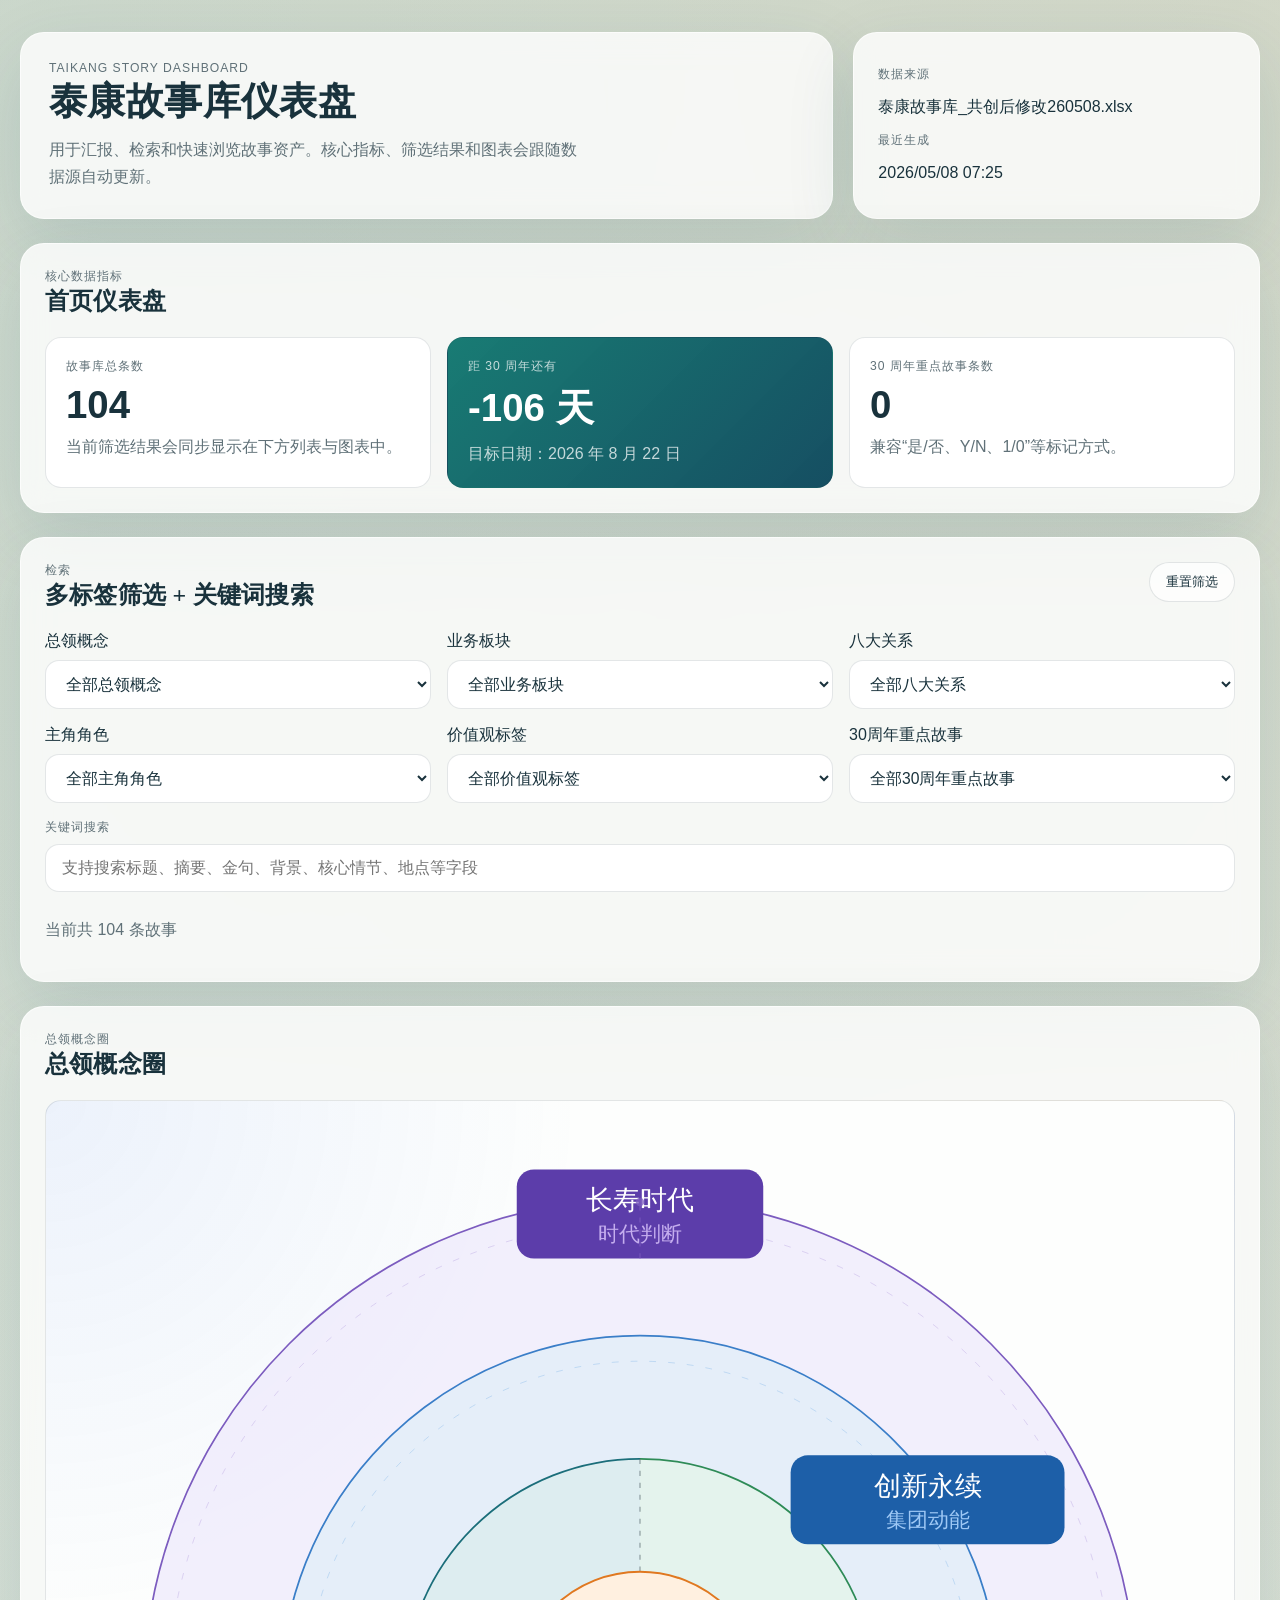
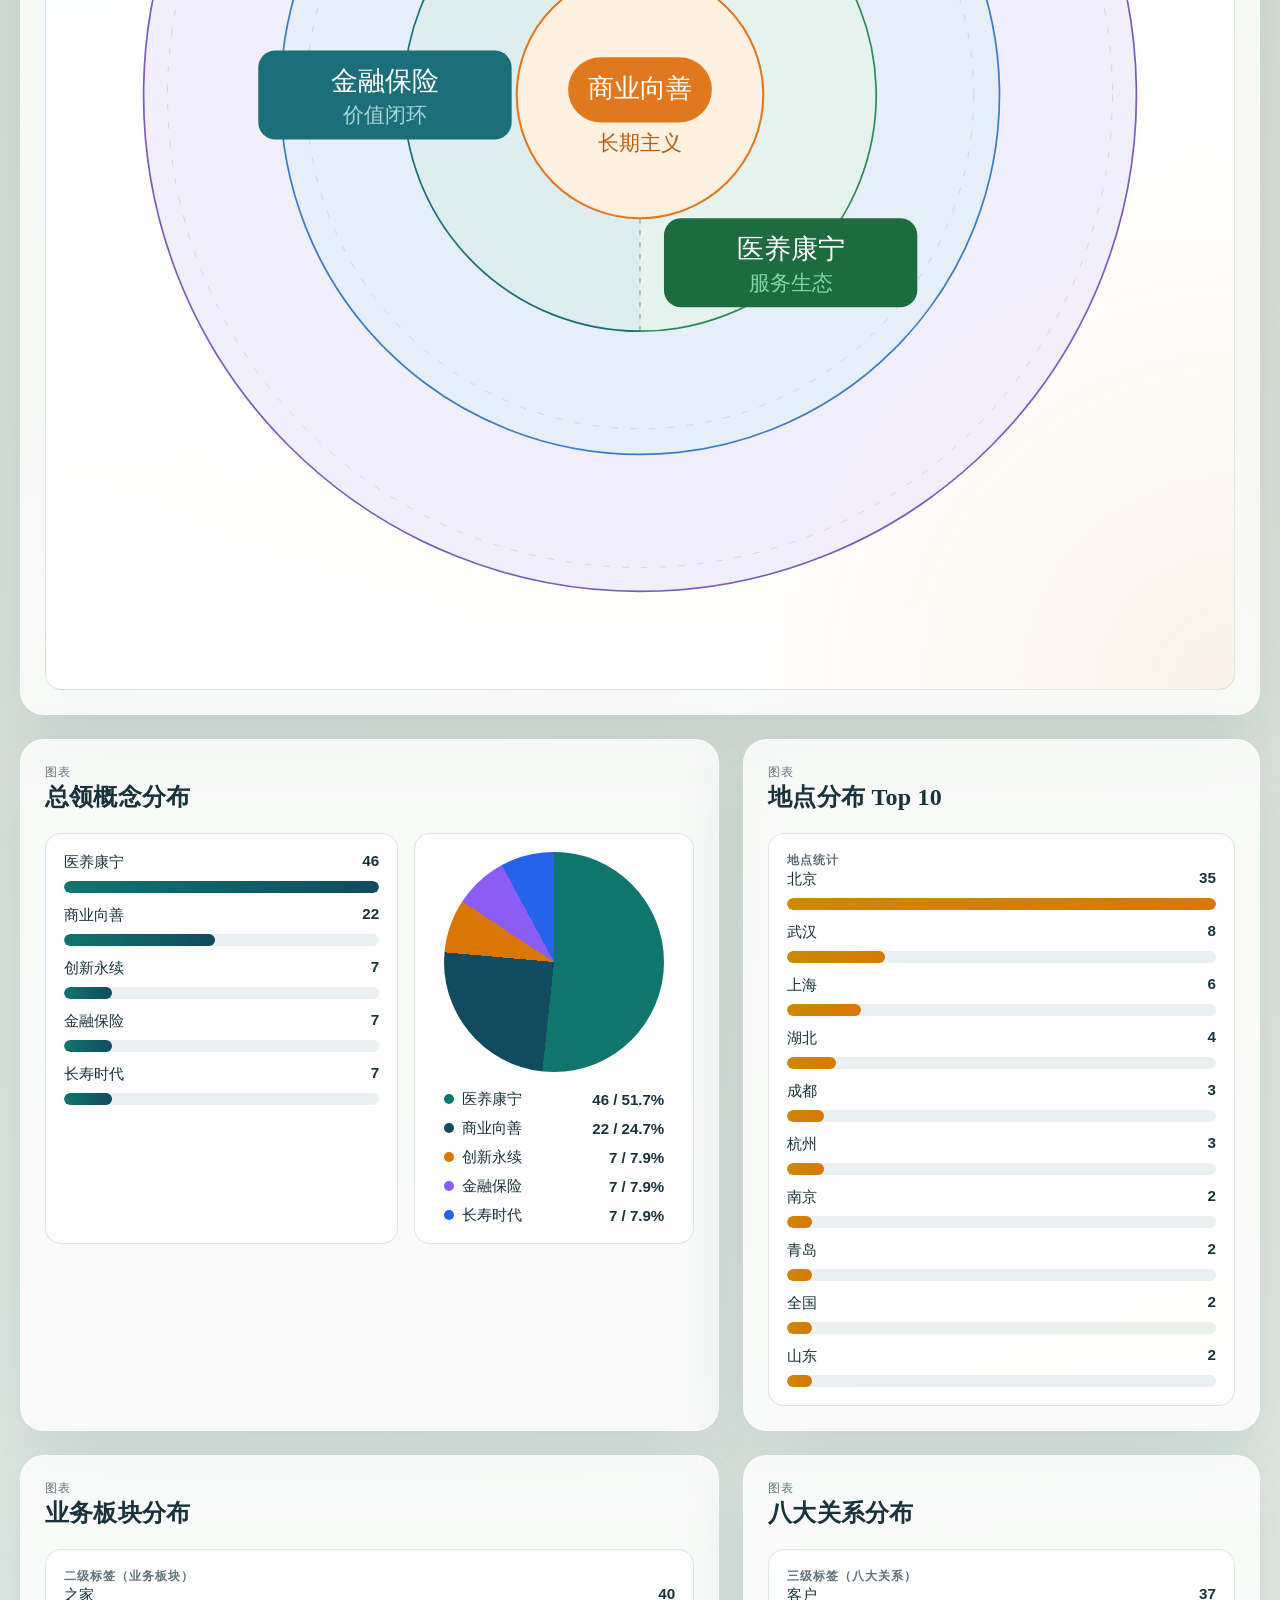
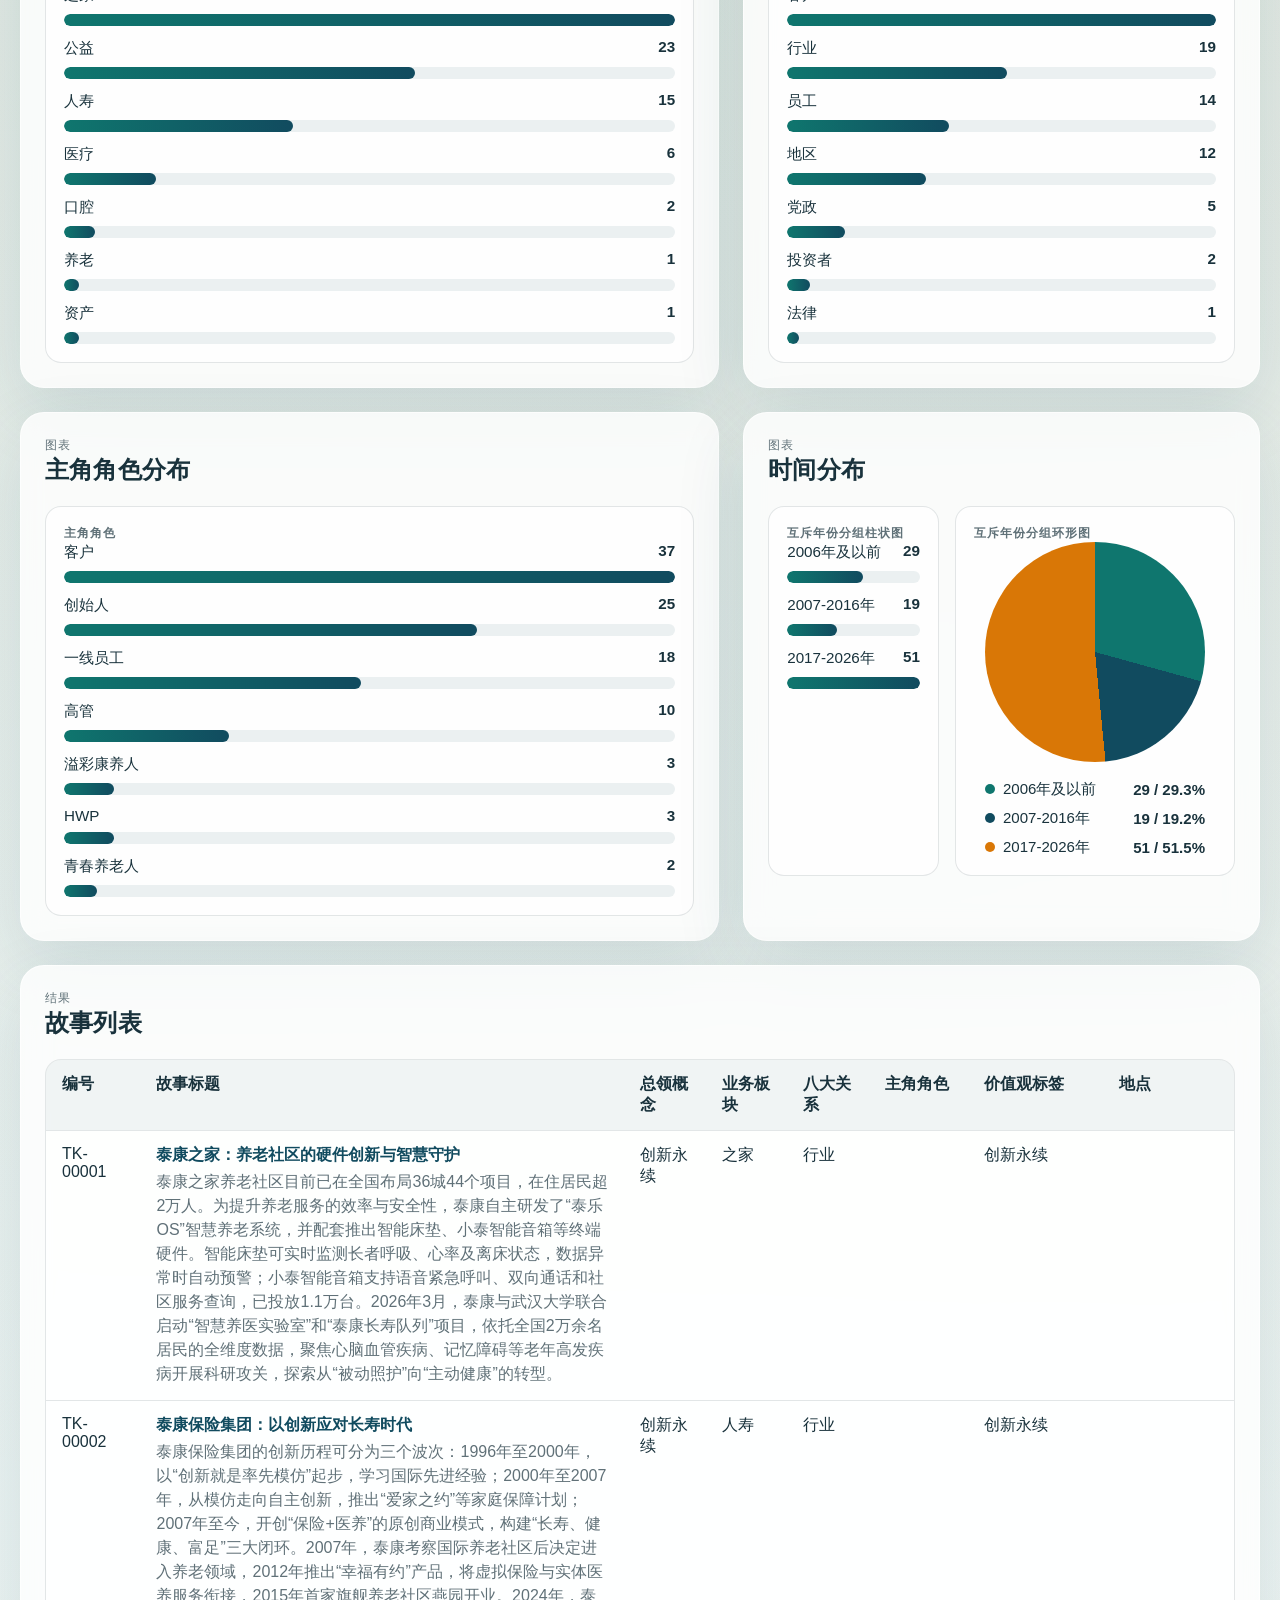
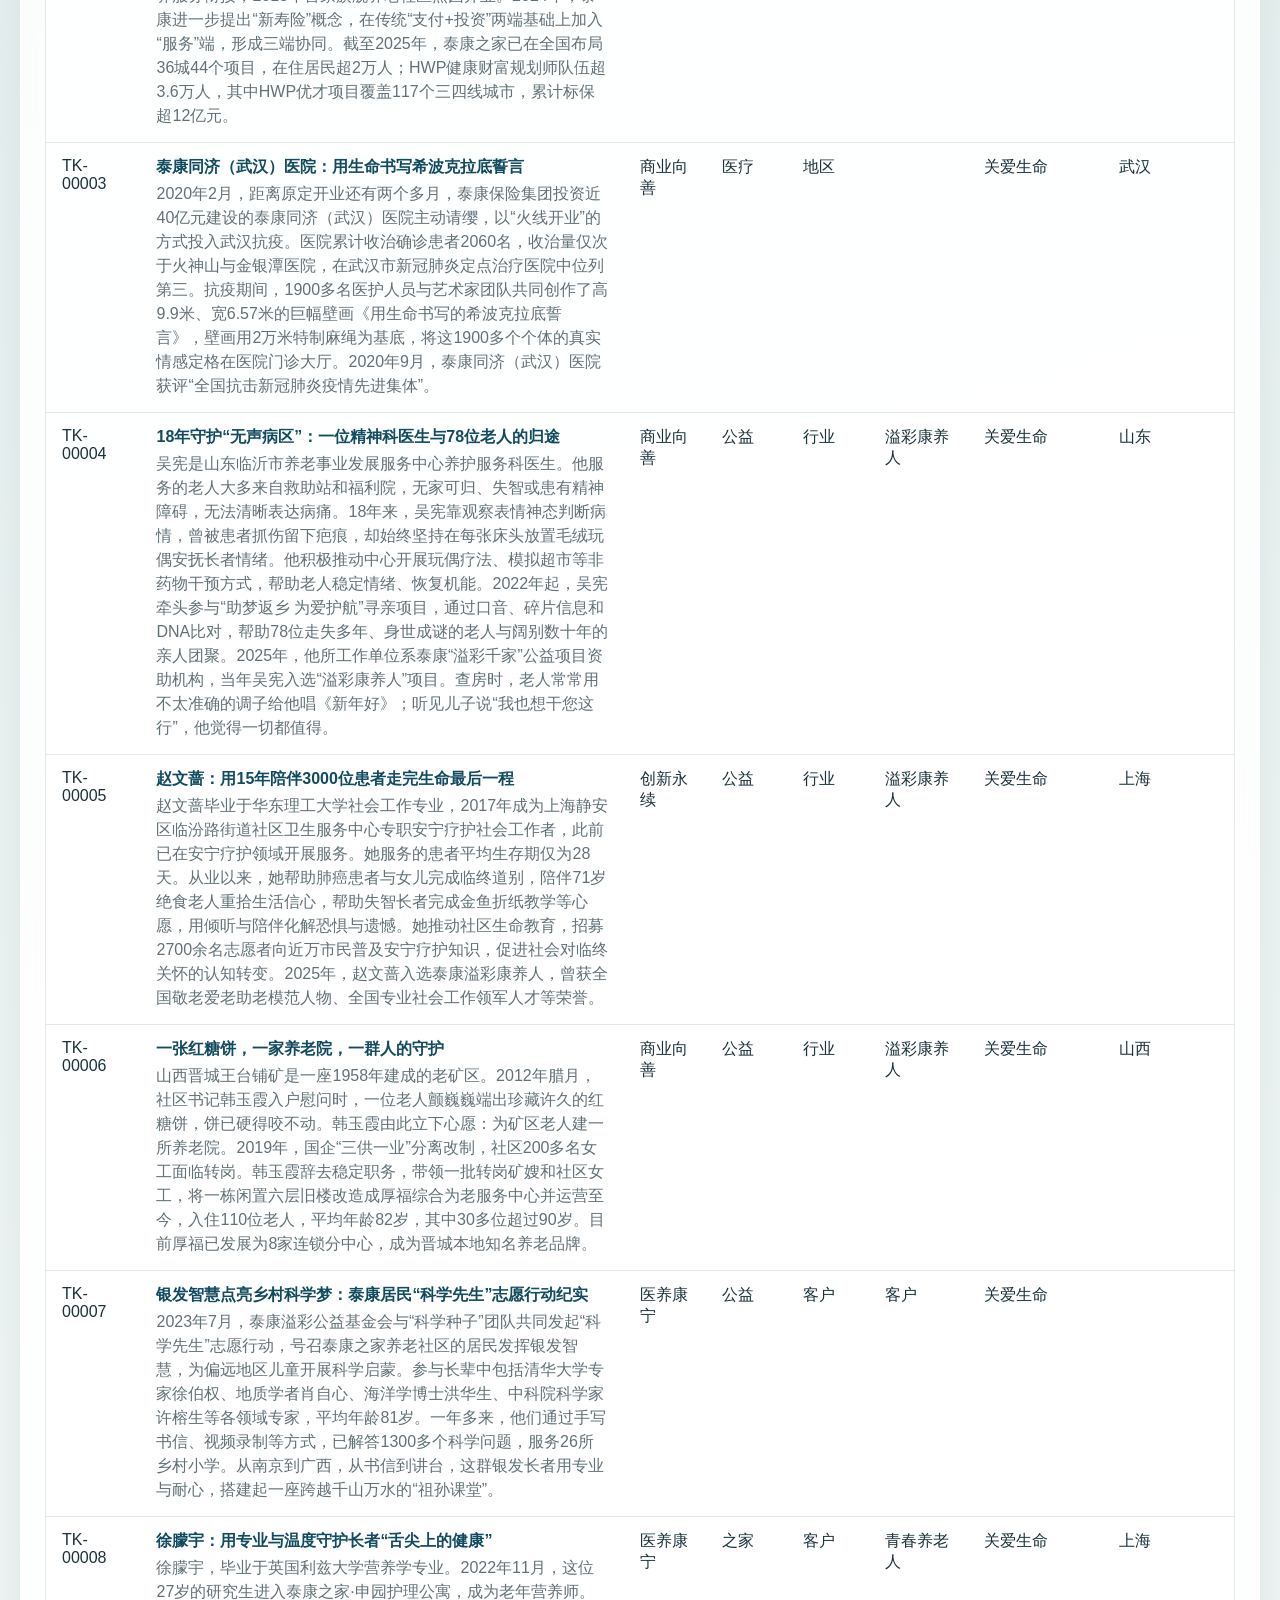
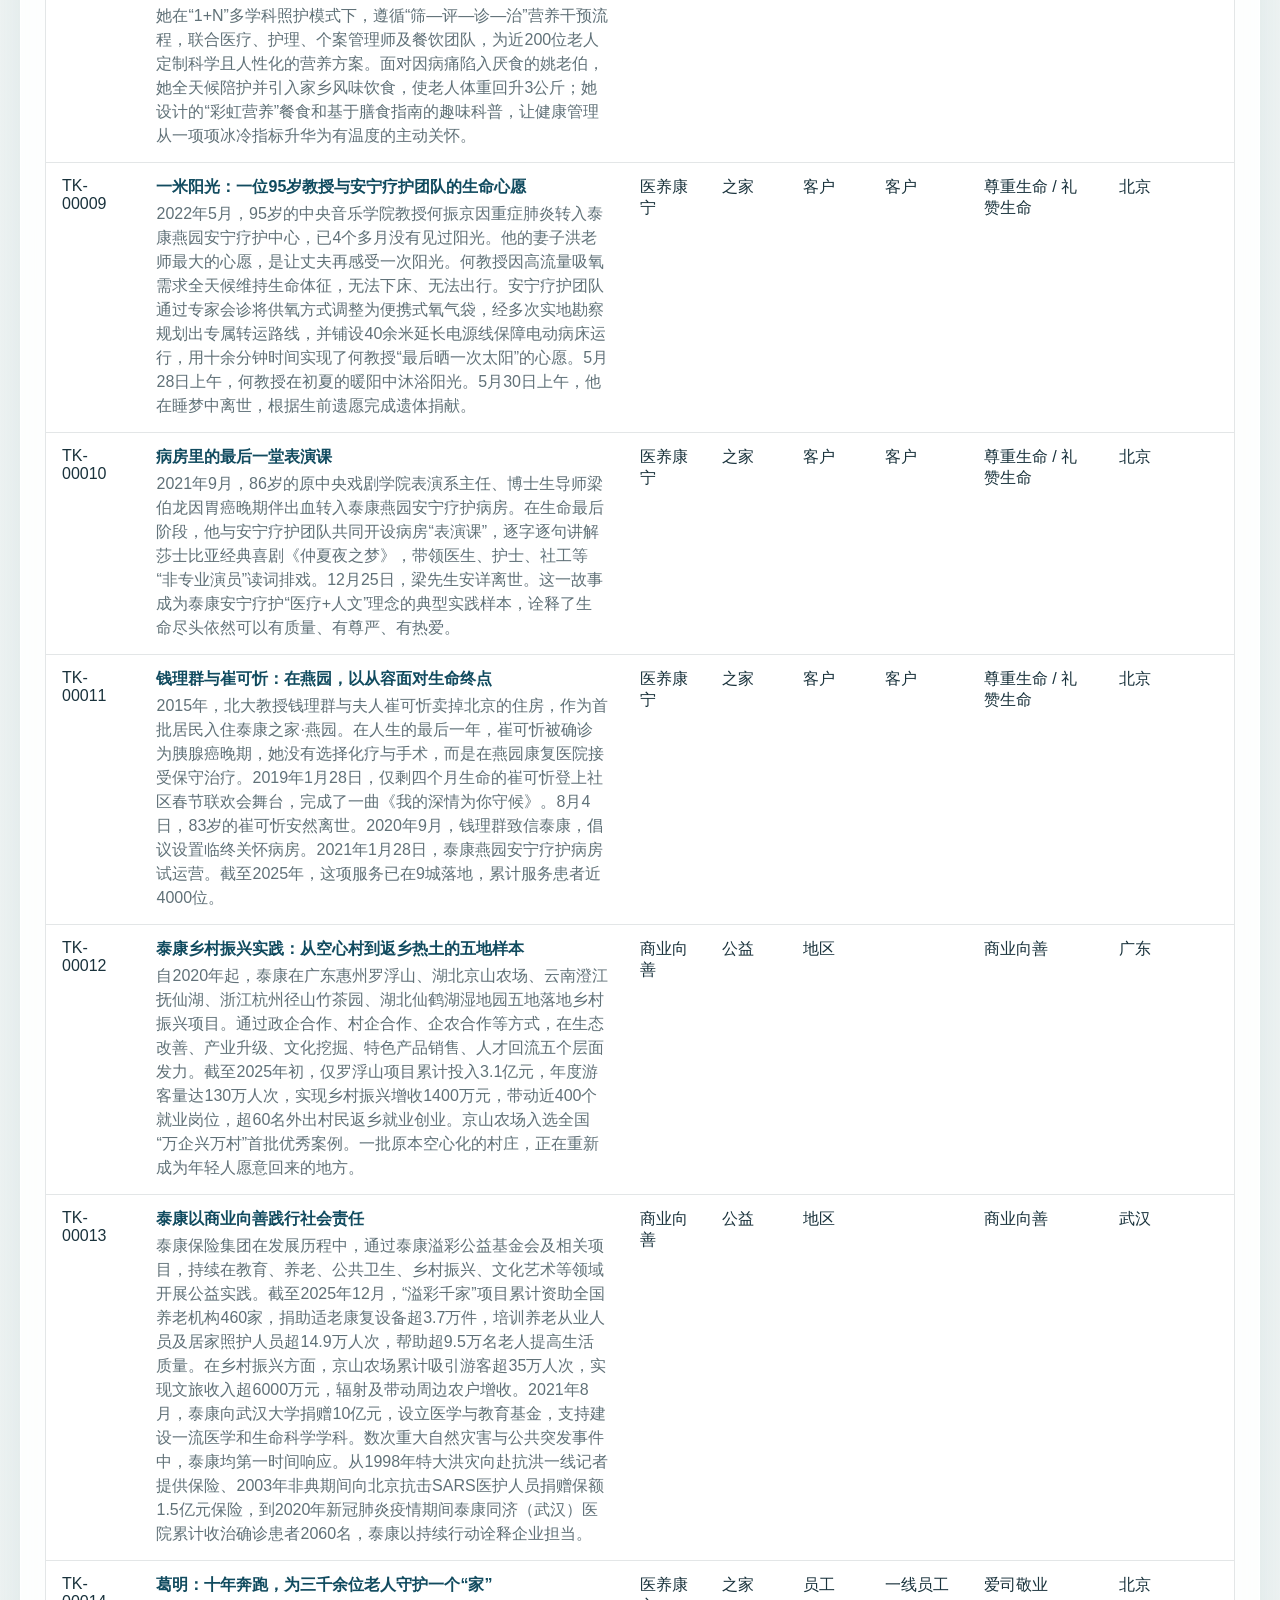
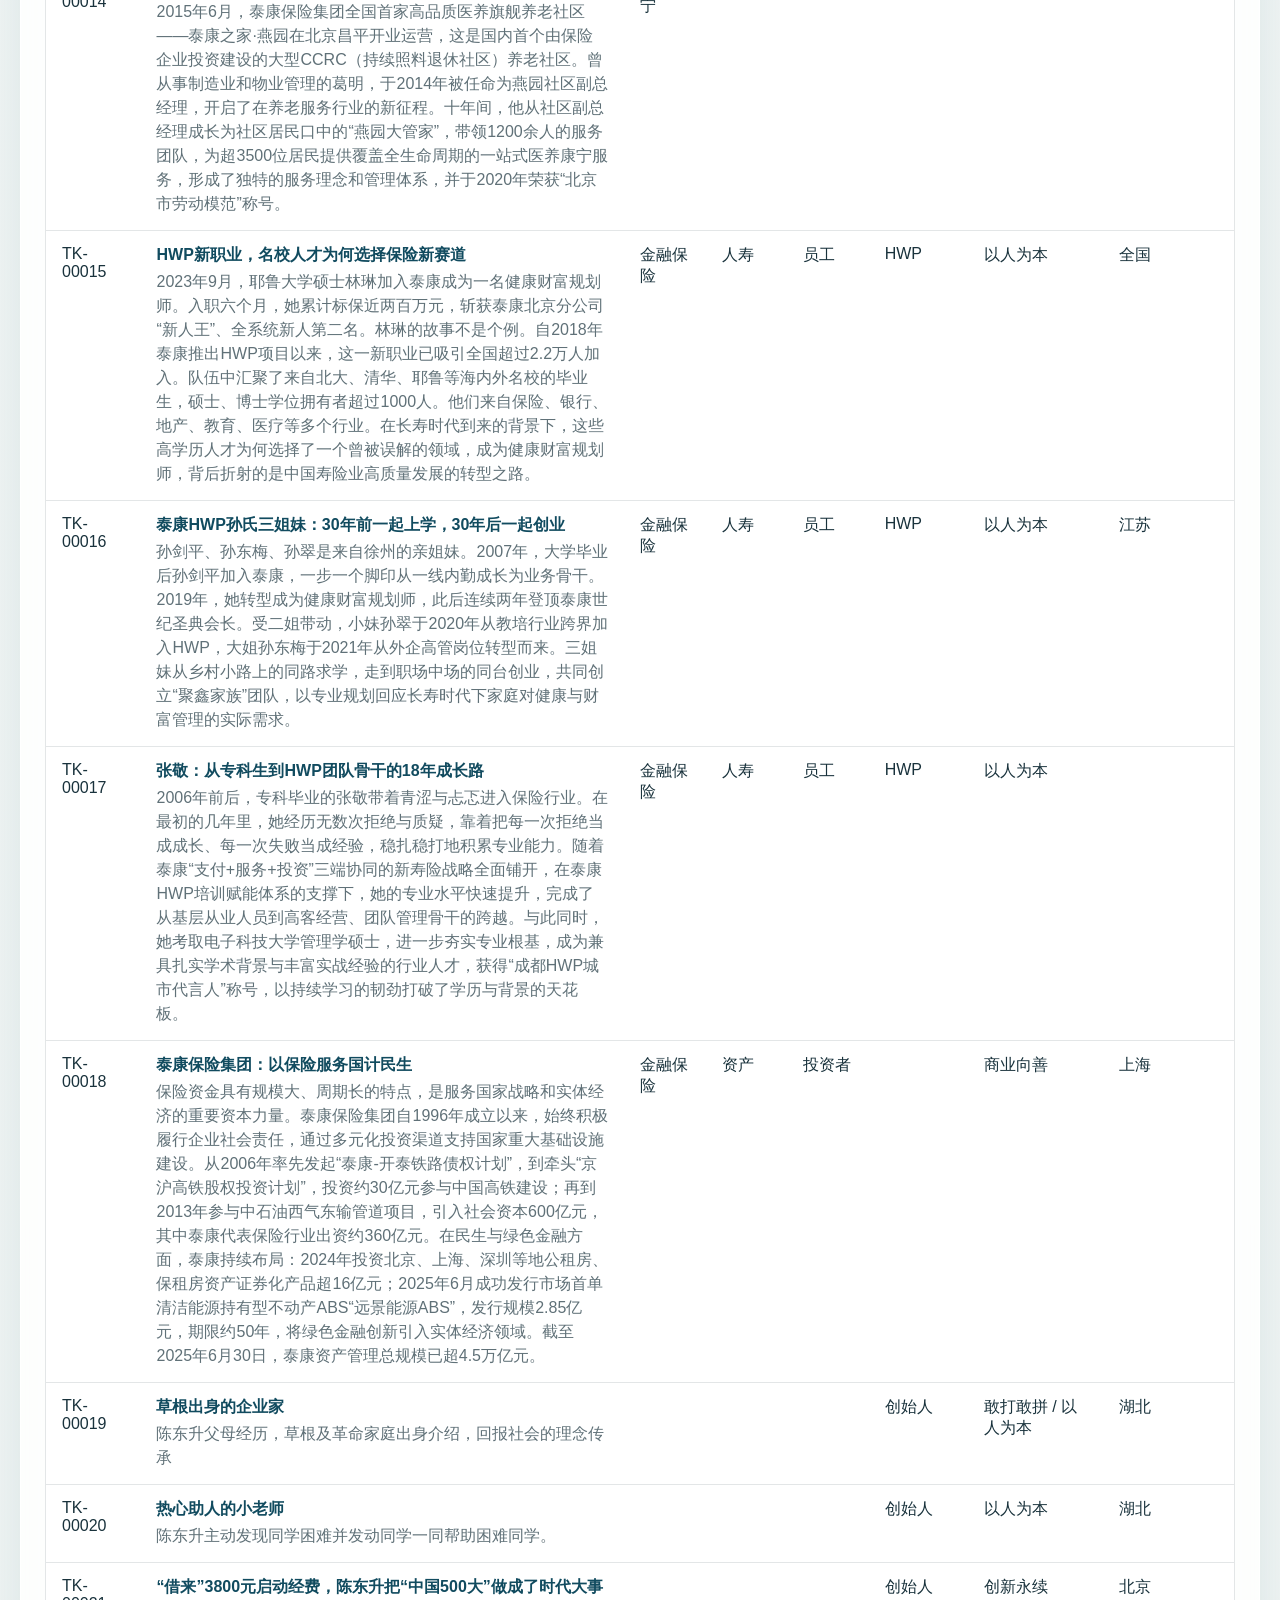
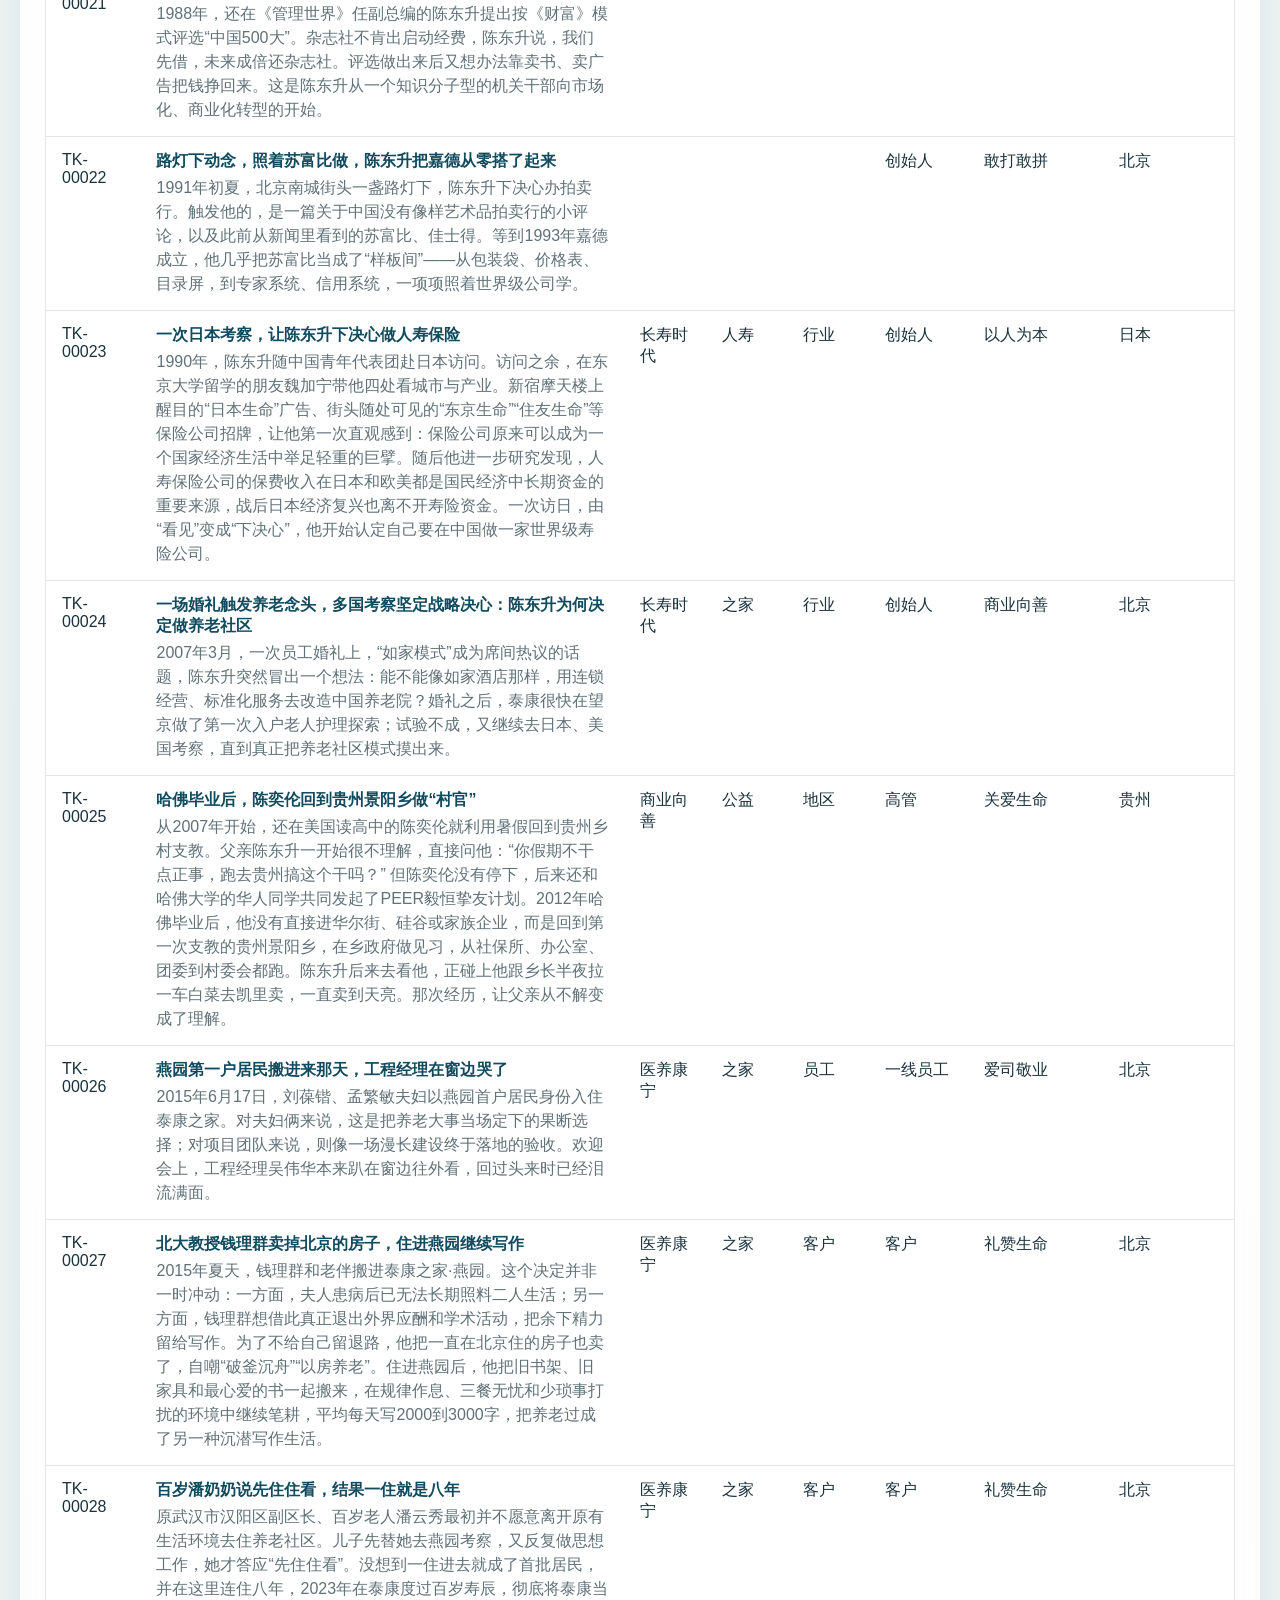
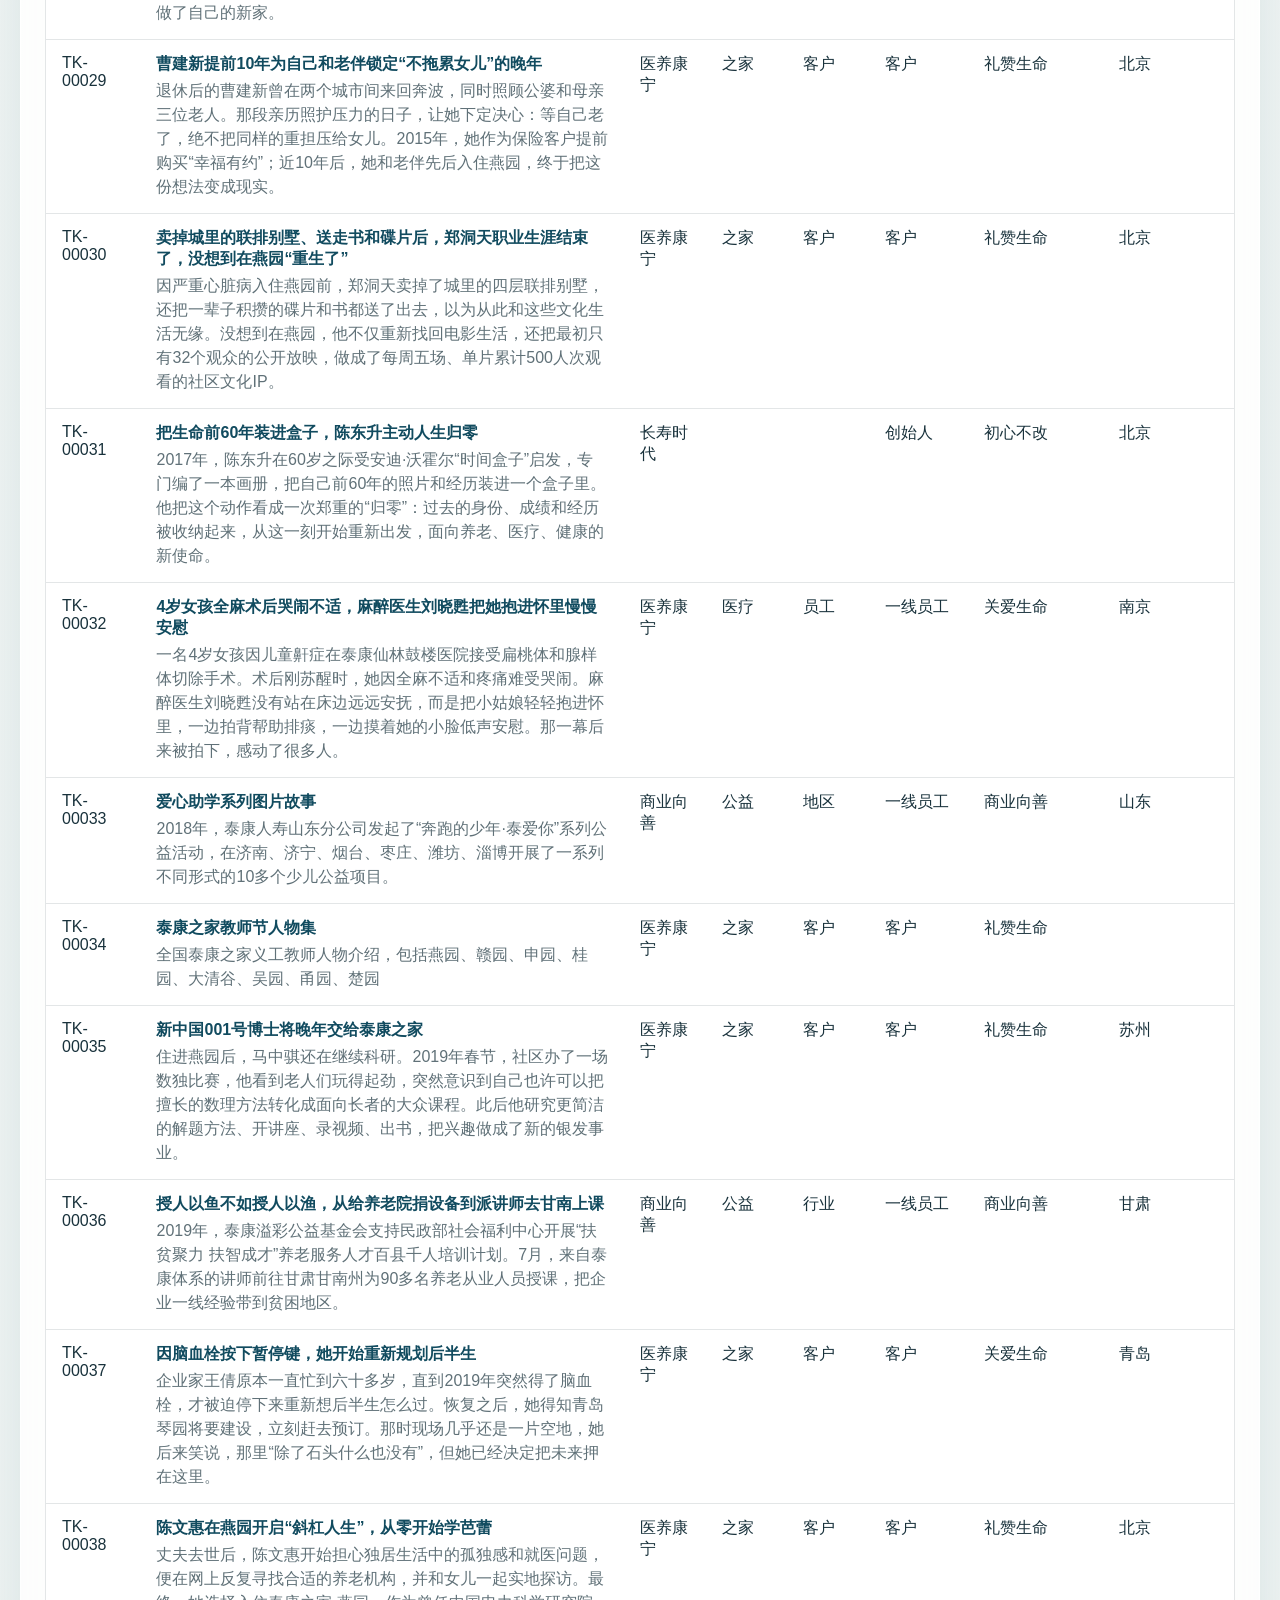
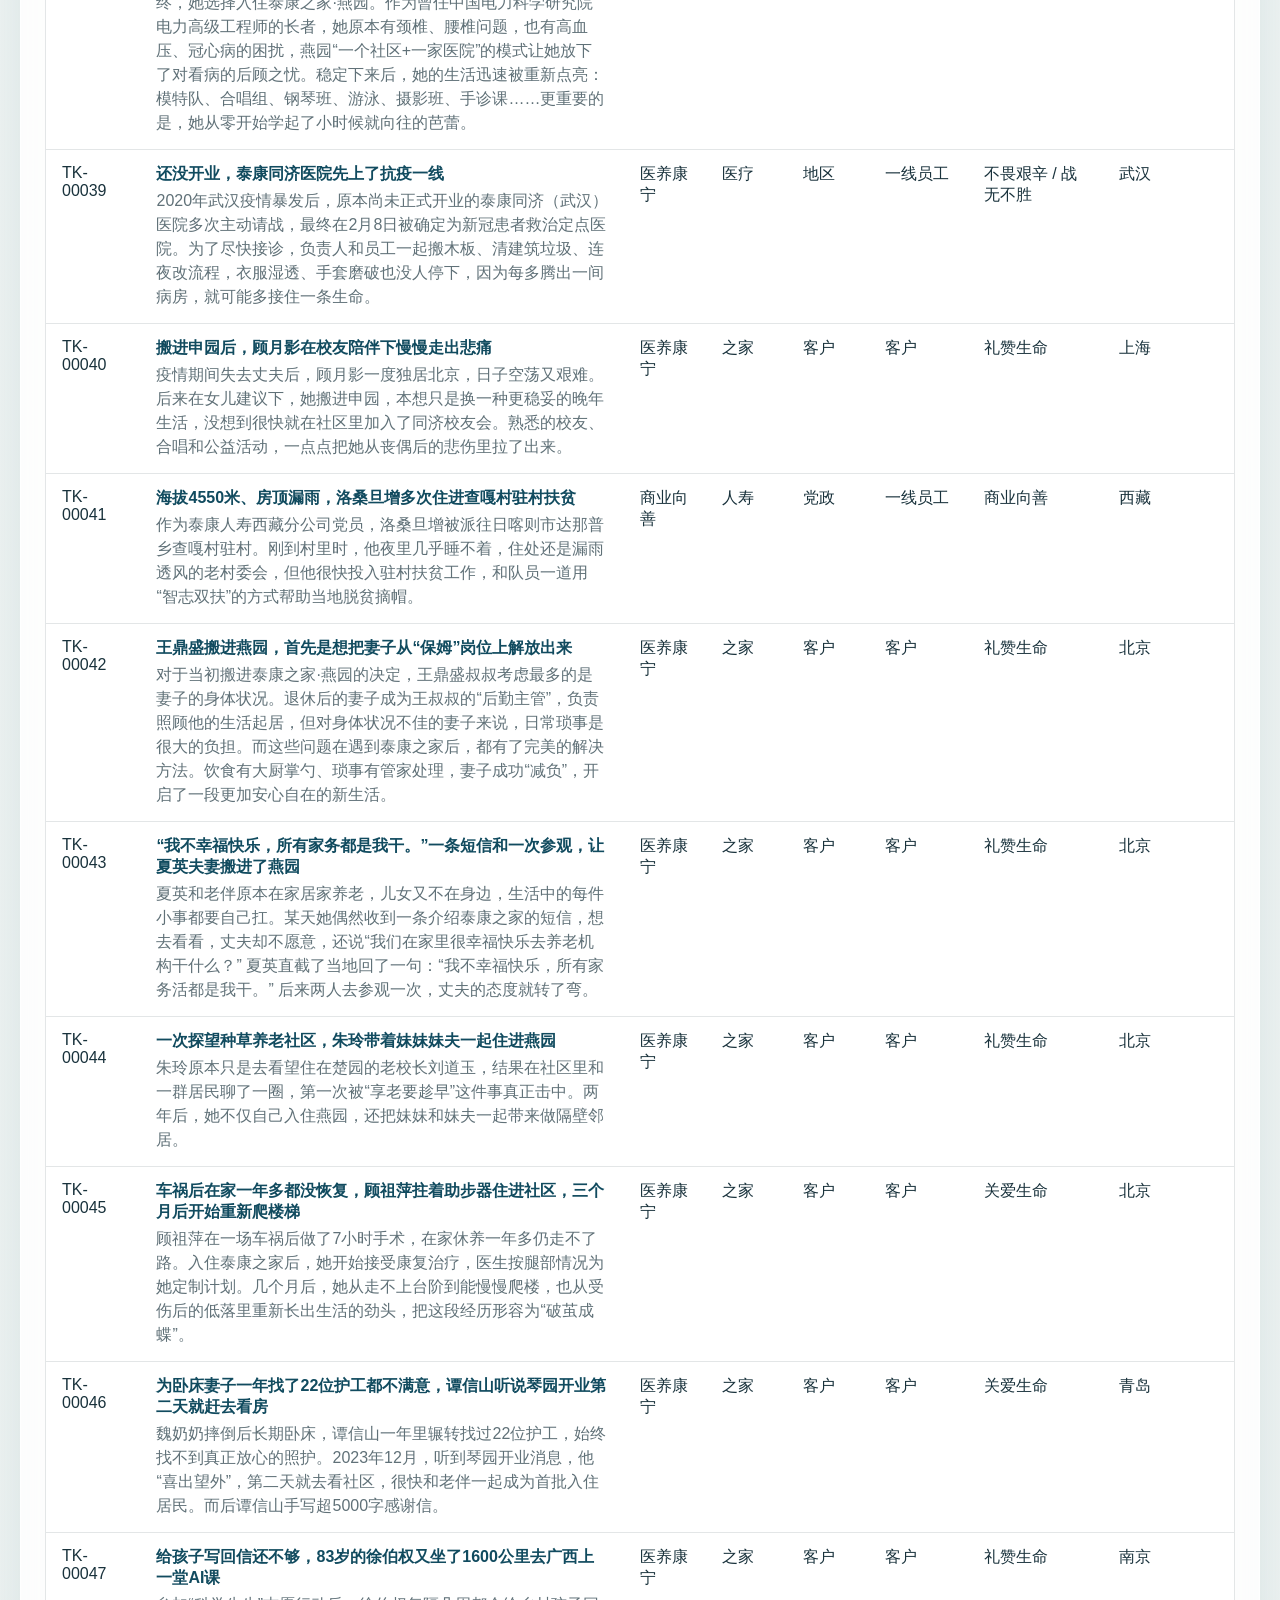
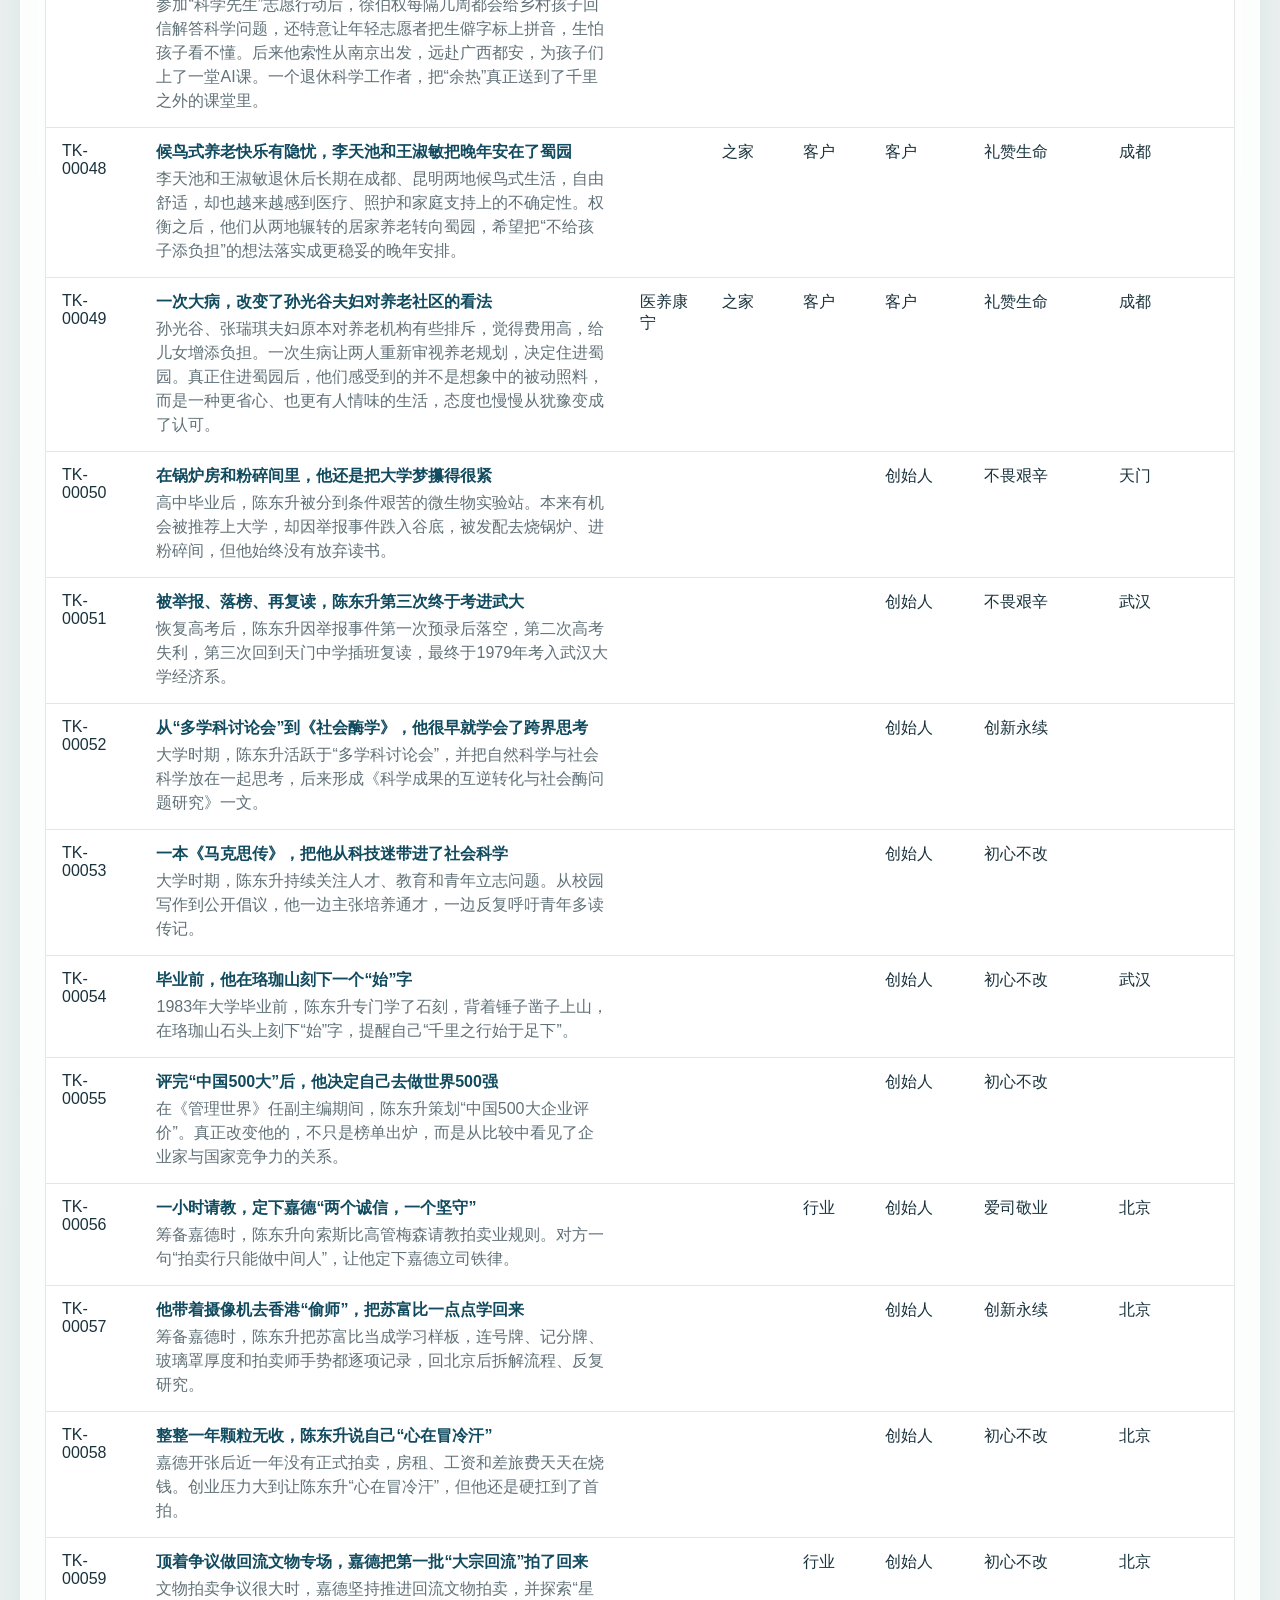
==== commit 46fe1d06: "Update story data and concept ring" ====
--- a/story-dashboard/index.html
+++ b/story-dashboard/index.html
@@ -76,12 +76,12 @@
         <section class="panel strategy-ring-panel">
           <div class="section-head">
             <div>
-              <p class="section-kicker">战略概念圈</p>
-              <h2>战略概念圈</h2>
+              <p class="section-kicker">总领概念圈</p>
+              <h2>总领概念圈</h2>
             </div>
           </div>
           <div class="strategy-ring-wrap">
-            <img class="strategy-ring-svg" src="./assets/longevity_strategy_rings_v7.svg" alt="泰康战略概念圈" />
+            <img class="strategy-ring-svg" src="./assets/longevity_strategy_rings_v9.svg" alt="泰康总领概念圈" />
           </div>
         </section>
 
@@ -90,7 +90,7 @@
             <div class="section-head">
               <div>
                 <p class="section-kicker">图表</p>
-                <h2>战略概念分布</h2>
+                <h2>总领概念分布</h2>
               </div>
             </div>
             <div class="chart-stack">
@@ -188,7 +188,7 @@
                 <tr>
                   <th>编号</th>
                   <th>故事标题</th>
-                  <th>战略概念</th>
+                  <th>总领概念</th>
                   <th>业务板块</th>
                   <th>八大关系</th>
                   <th>主角角色</th>
--- a/story-dashboard/assets/styles.css
+++ b/story-dashboard/assets/styles.css
@@ -637,6 +637,24 @@
   color: var(--brand);
 }
 
+.story-original-block {
+  border: 1px solid var(--line);
+  border-radius: 12px;
+  background: rgba(17, 75, 95, 0.03);
+  padding: 10px 12px;
+}
+
+.story-original-block summary {
+  cursor: pointer;
+  color: var(--brand-deep);
+  font-size: 0.92rem;
+}
+
+.story-original-text {
+  margin-top: 10px;
+  font-size: 0.95rem;
+}
+
 .empty-state {
   padding: 24px 0;
   text-align: center;
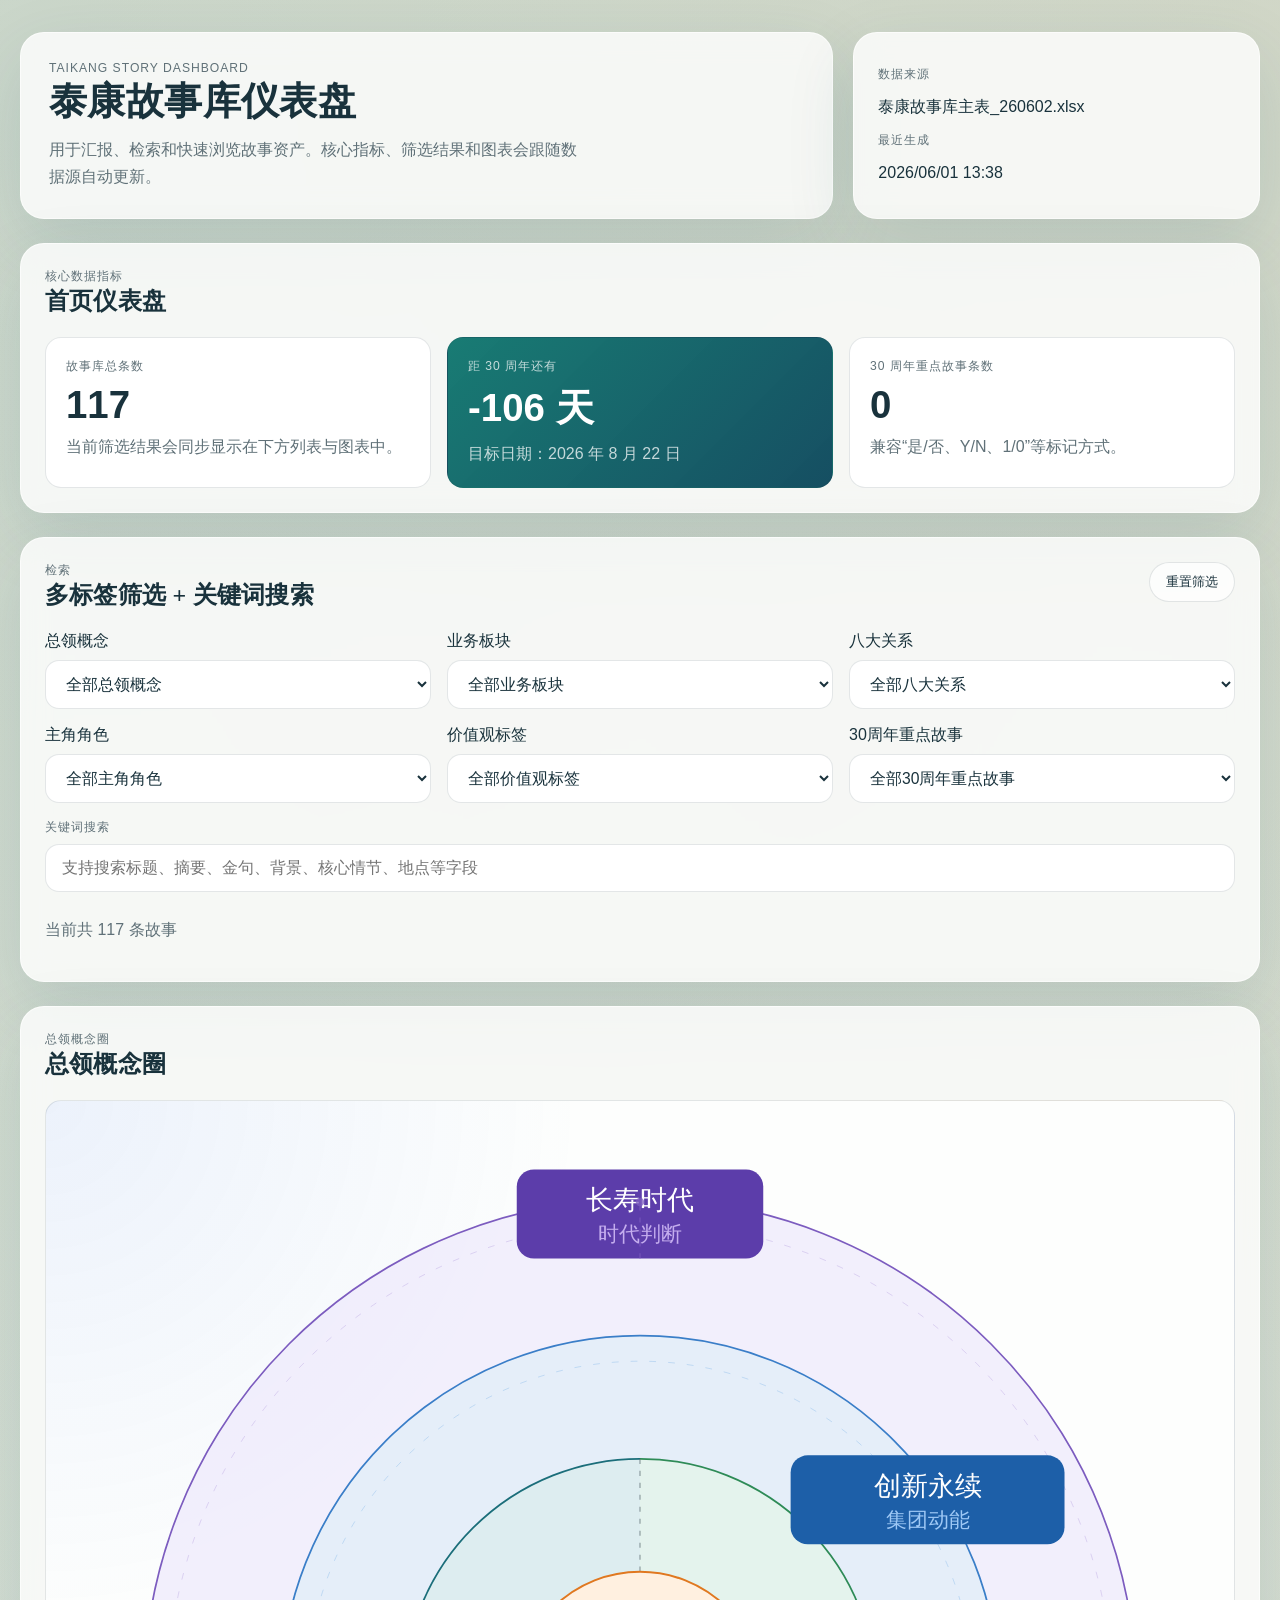
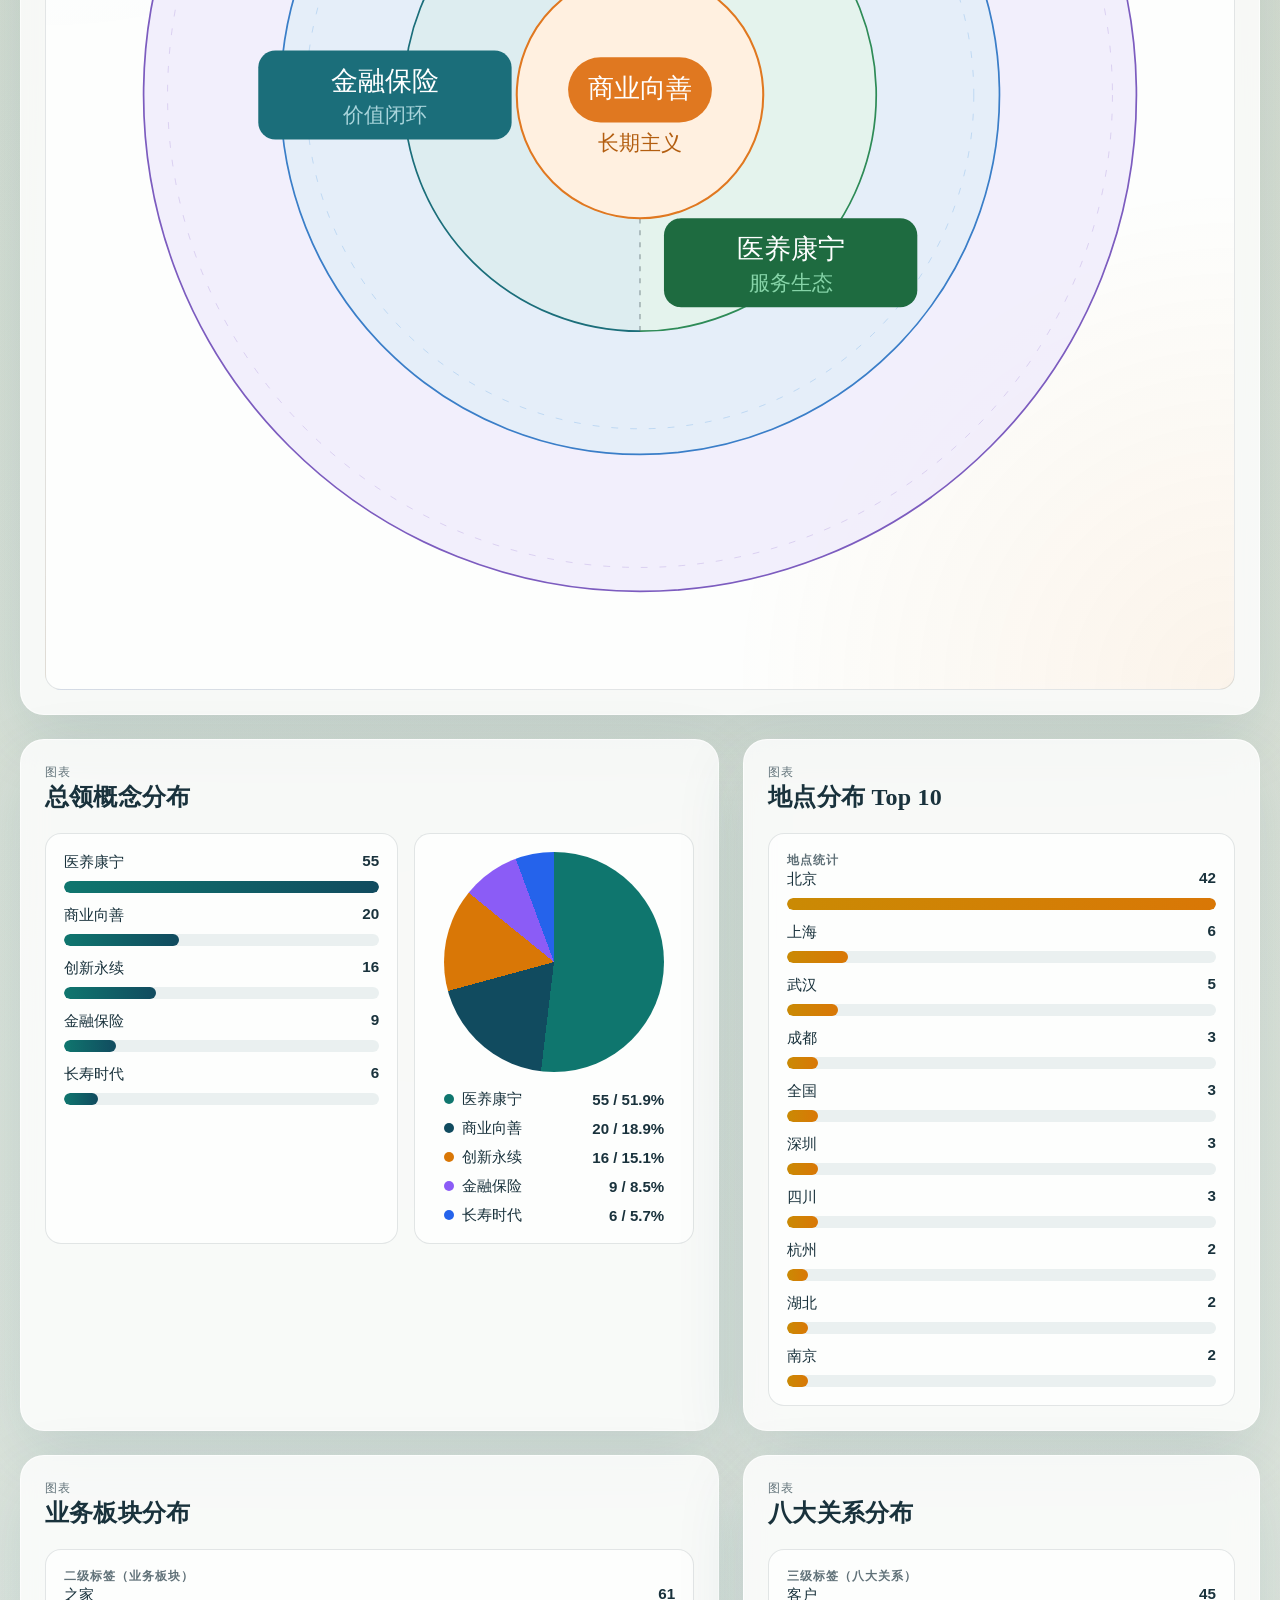
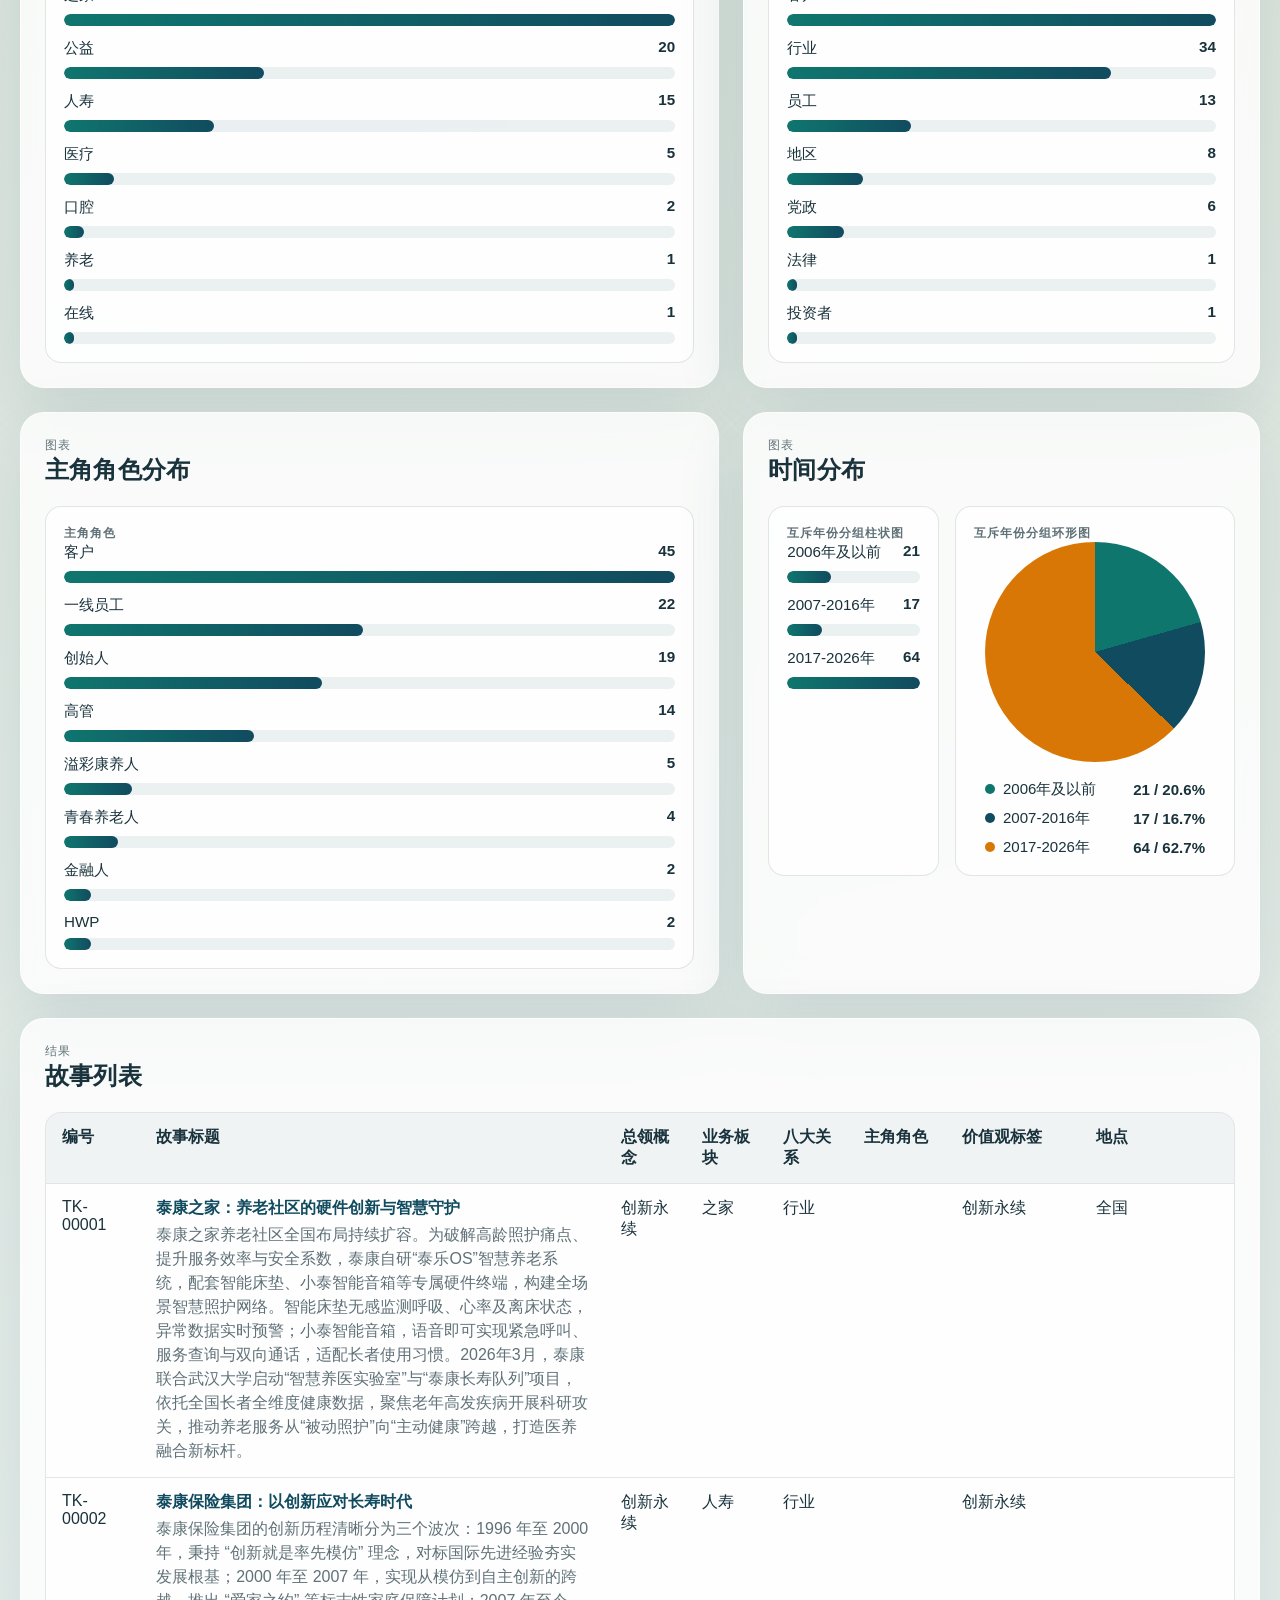
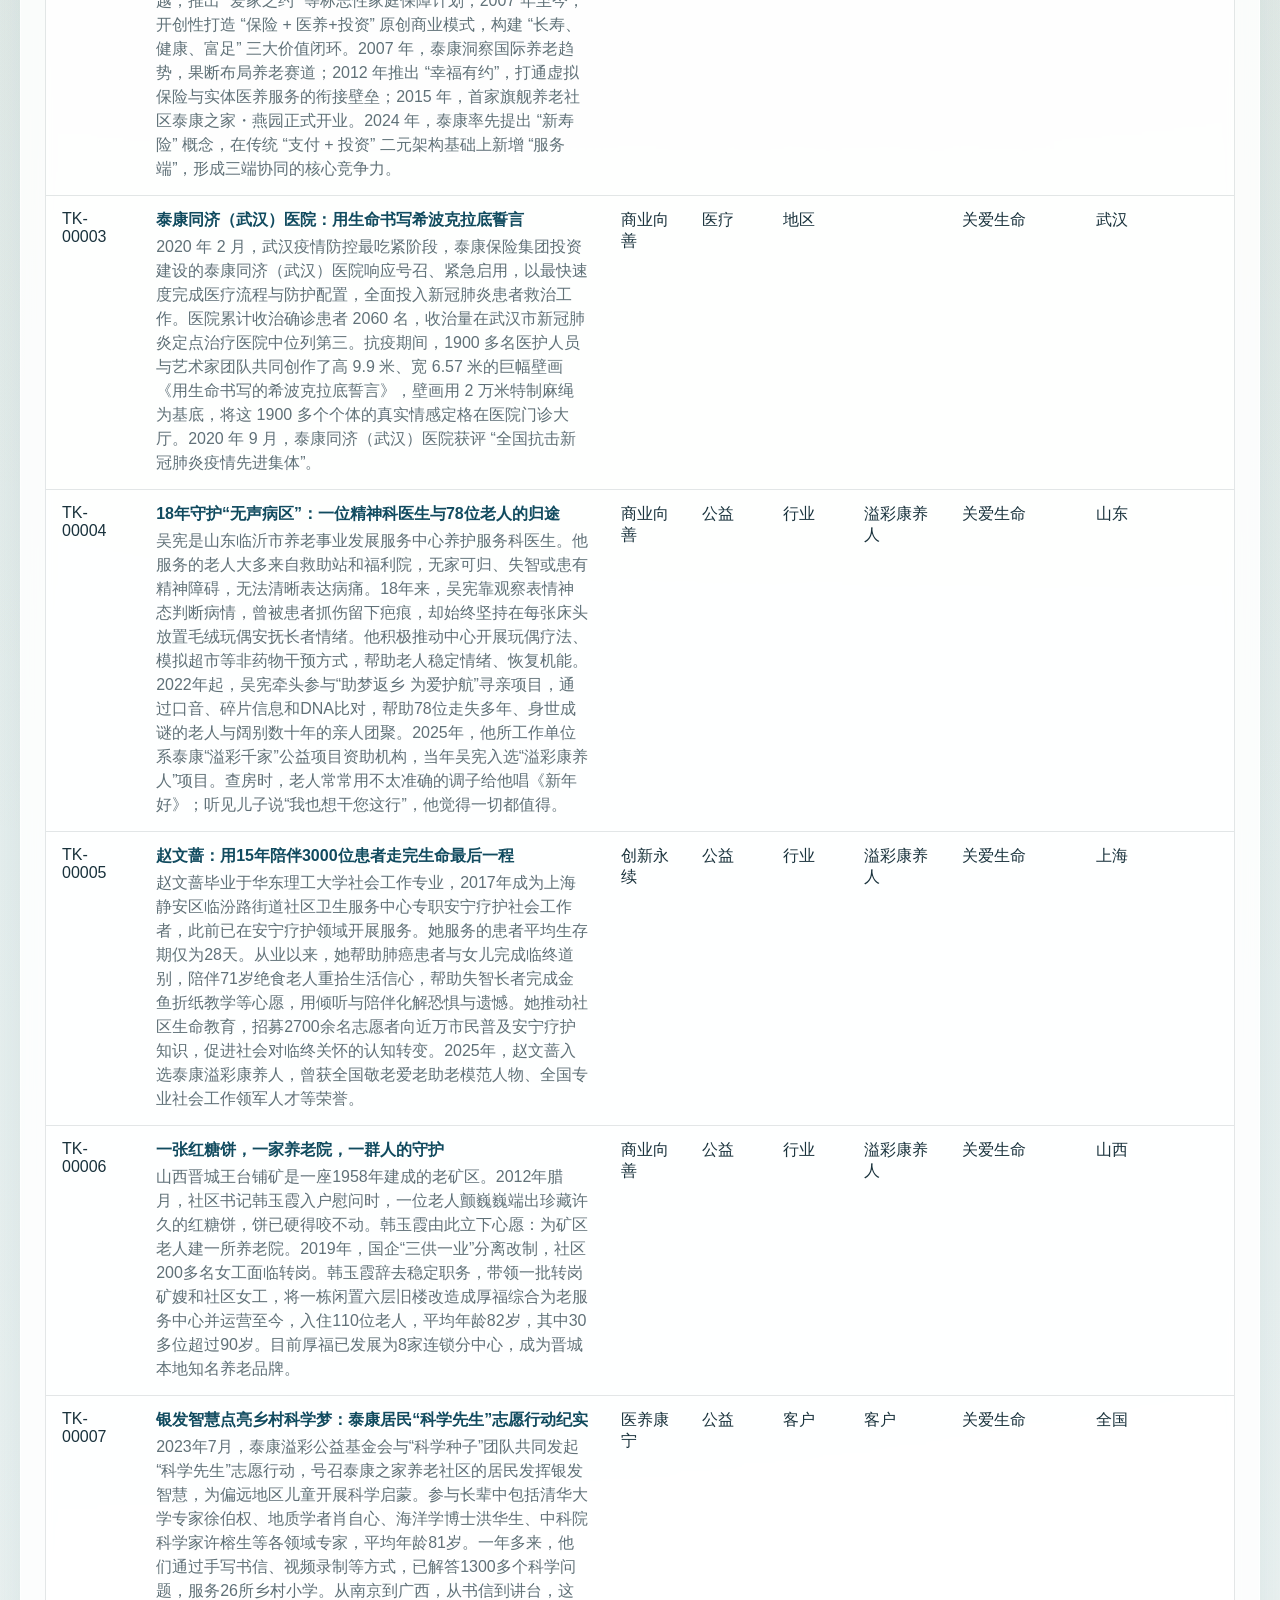
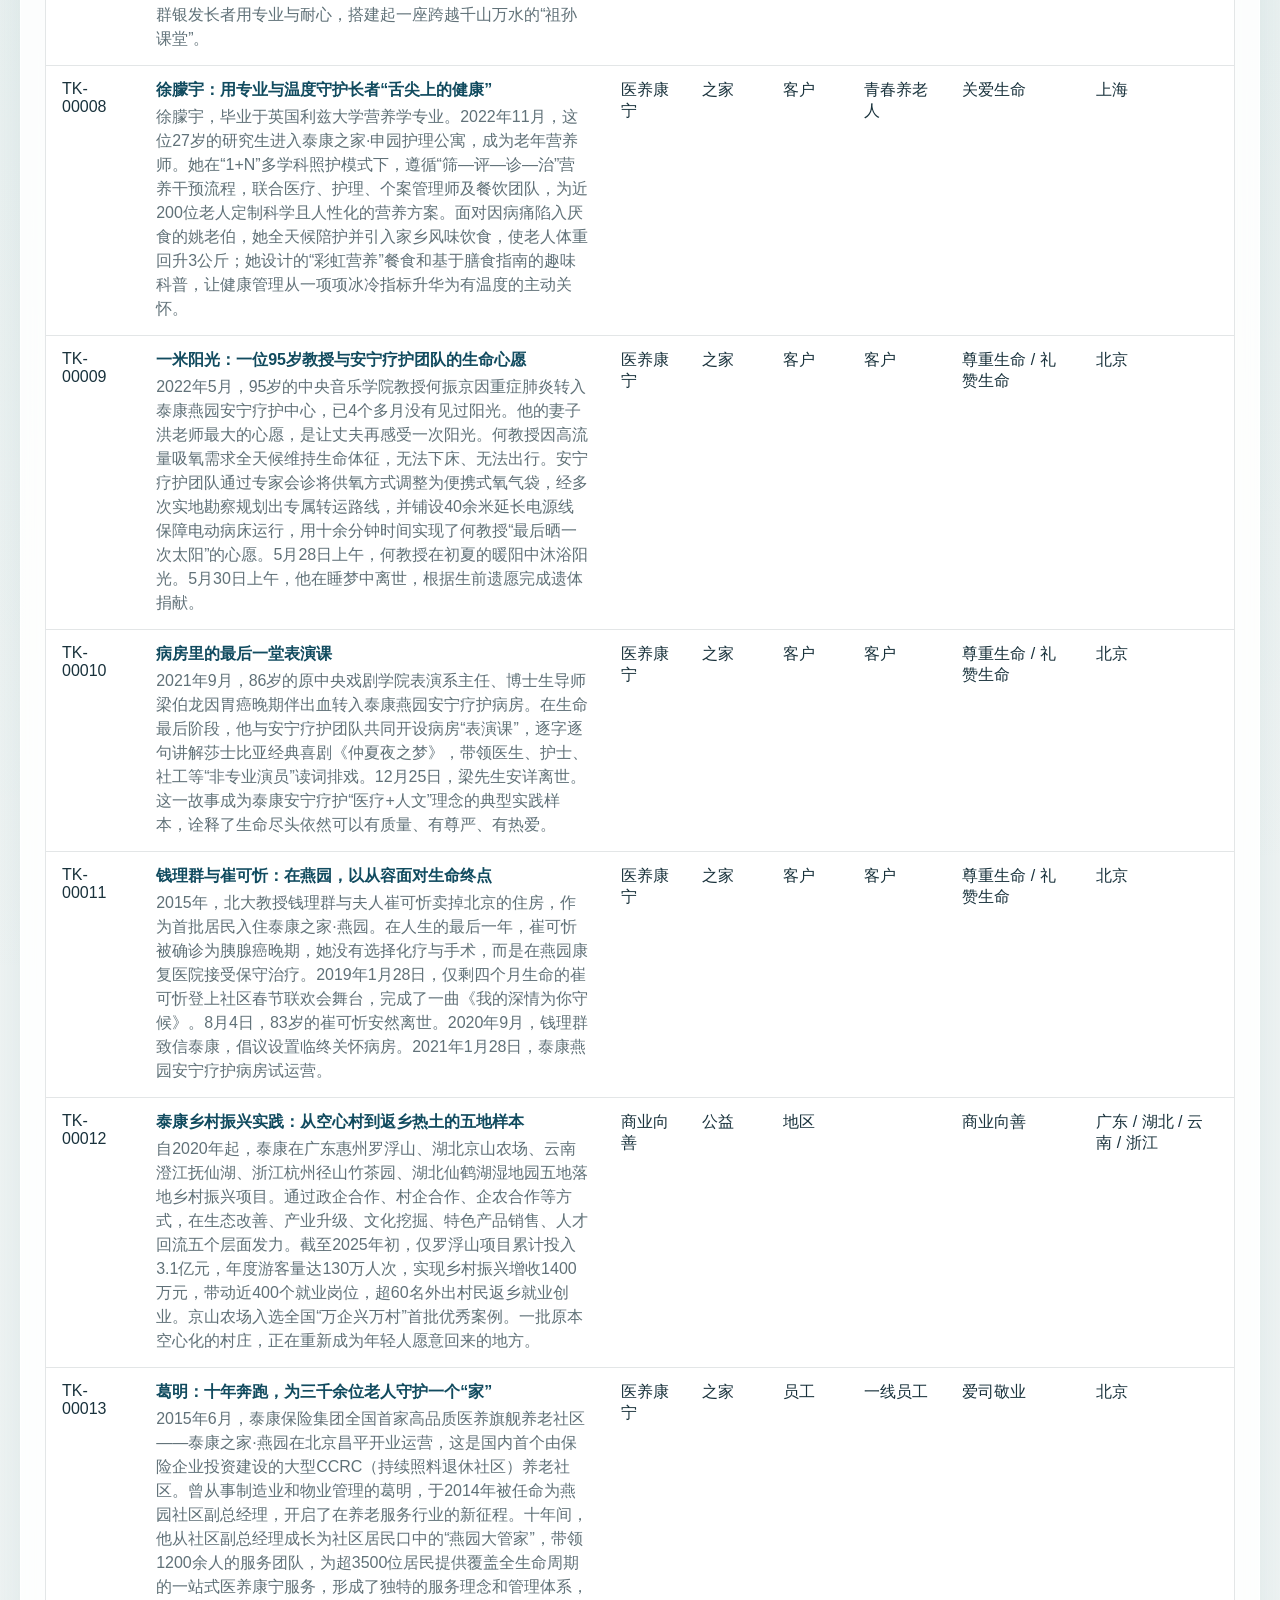
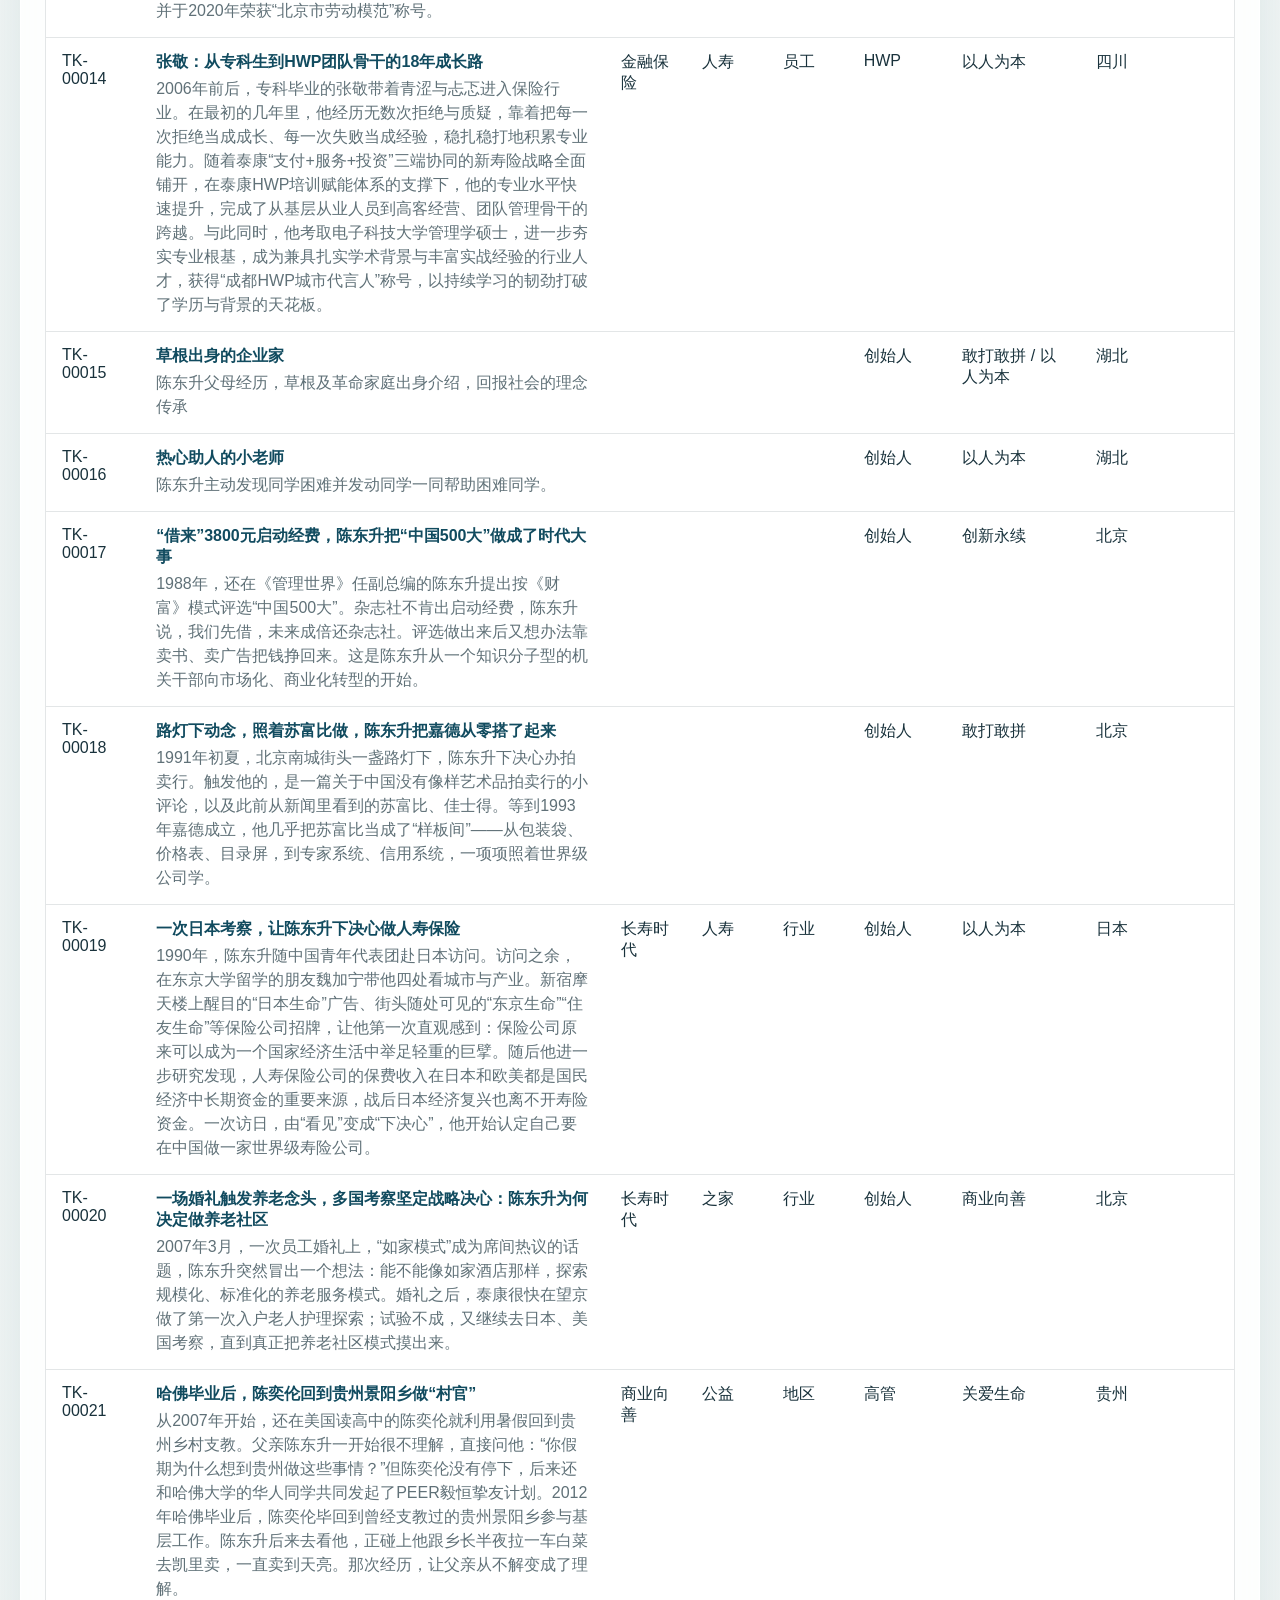
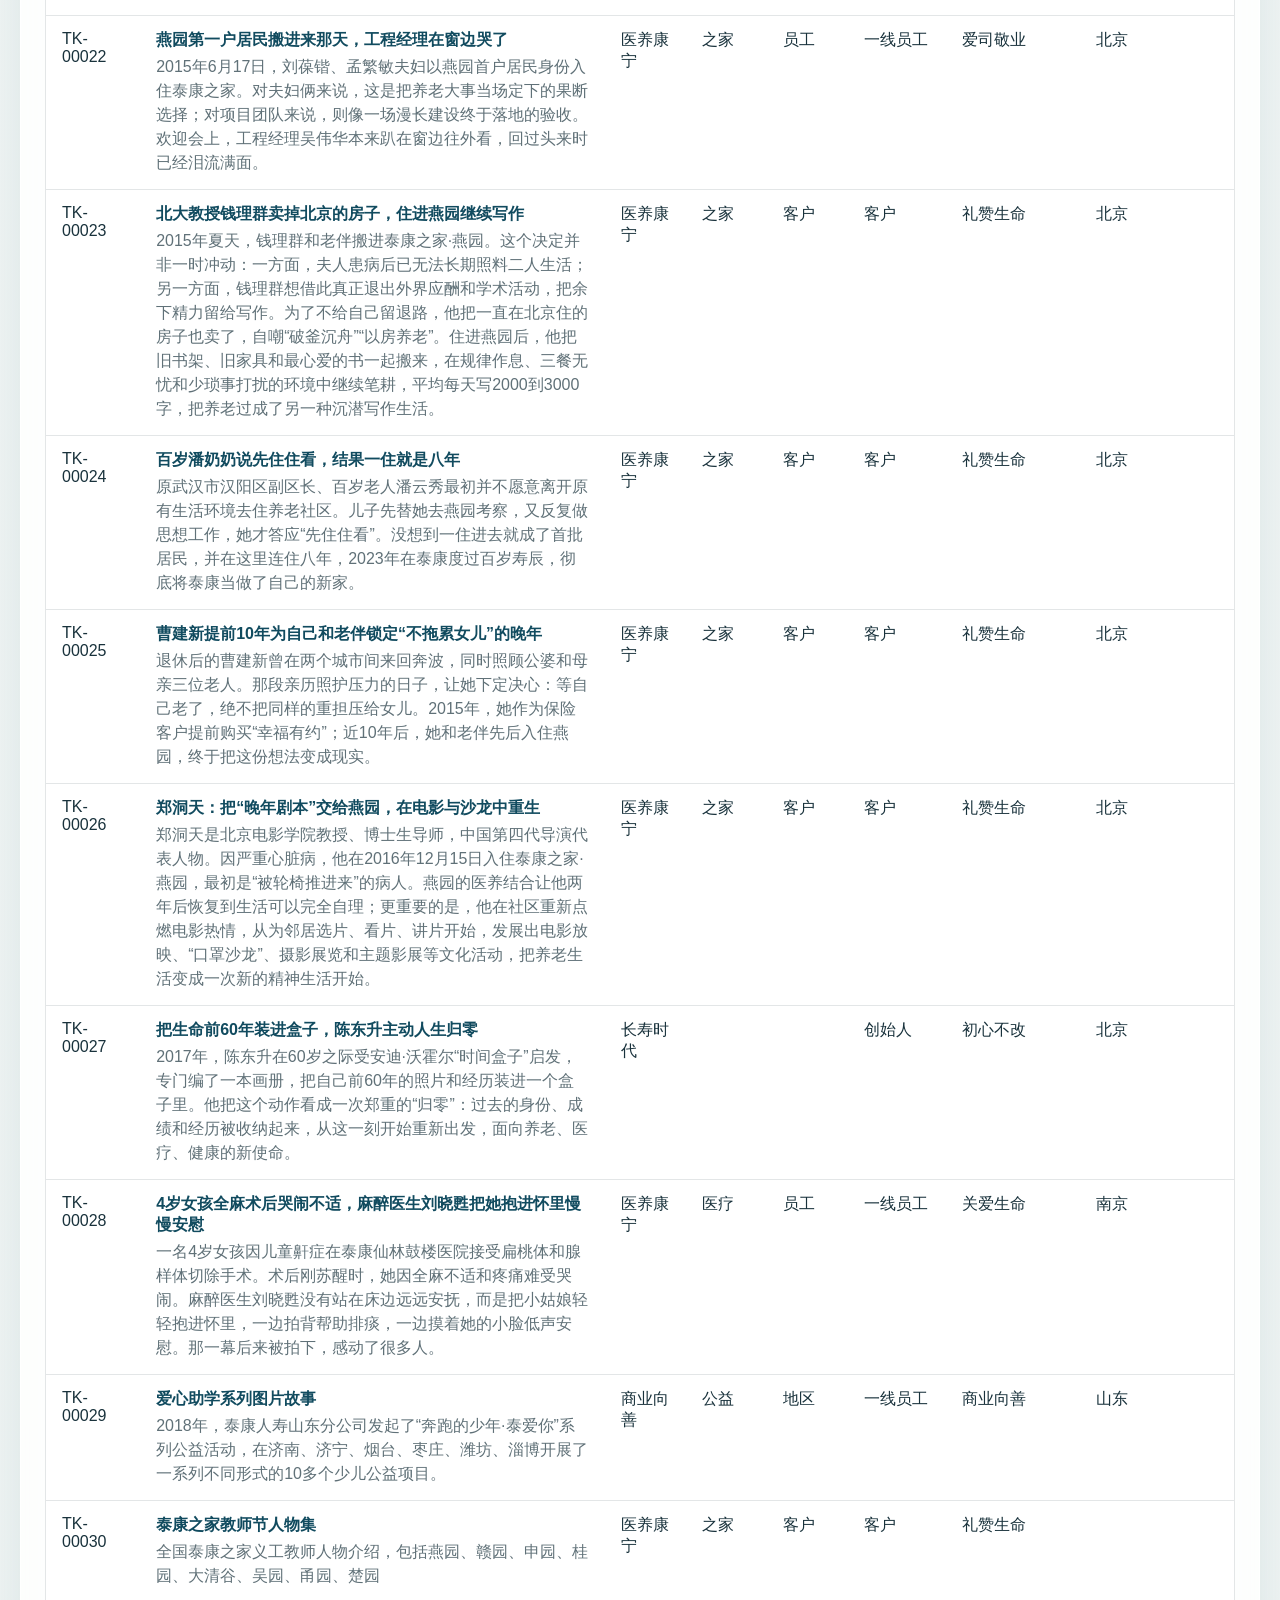
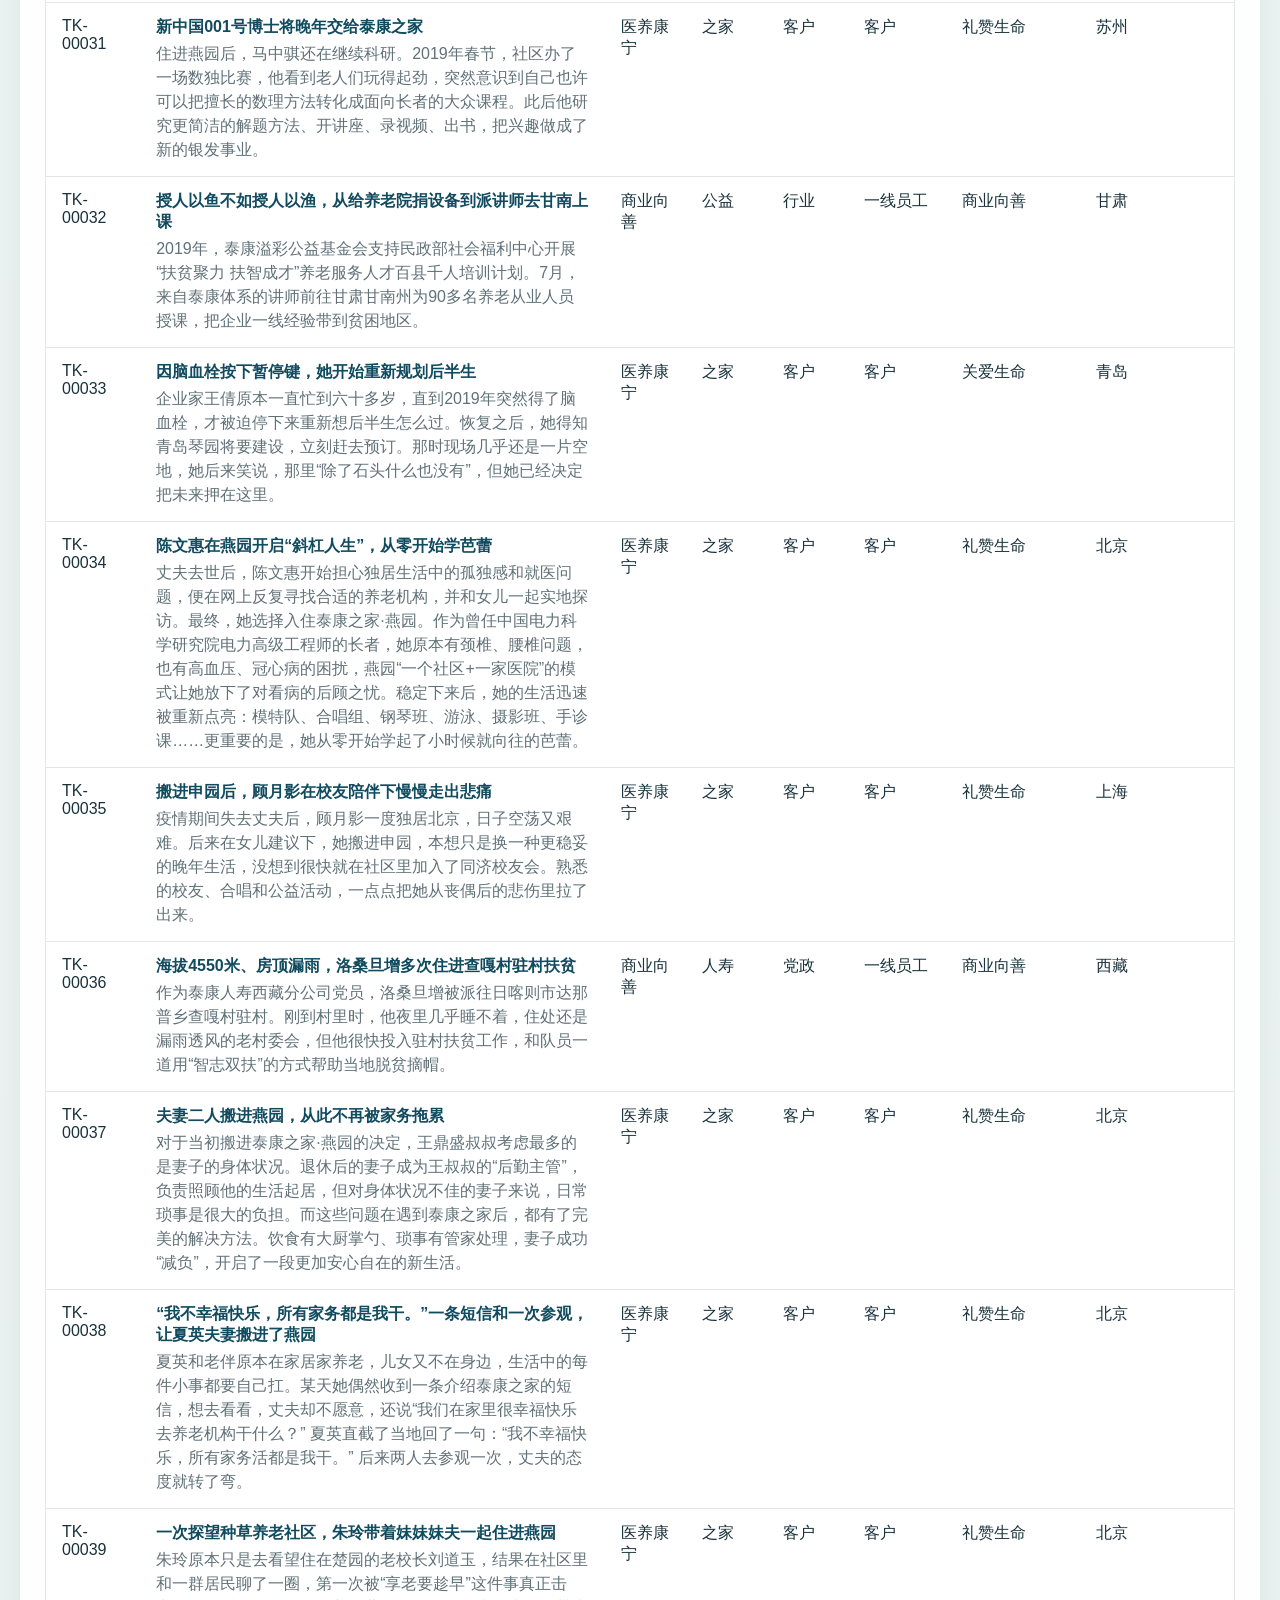
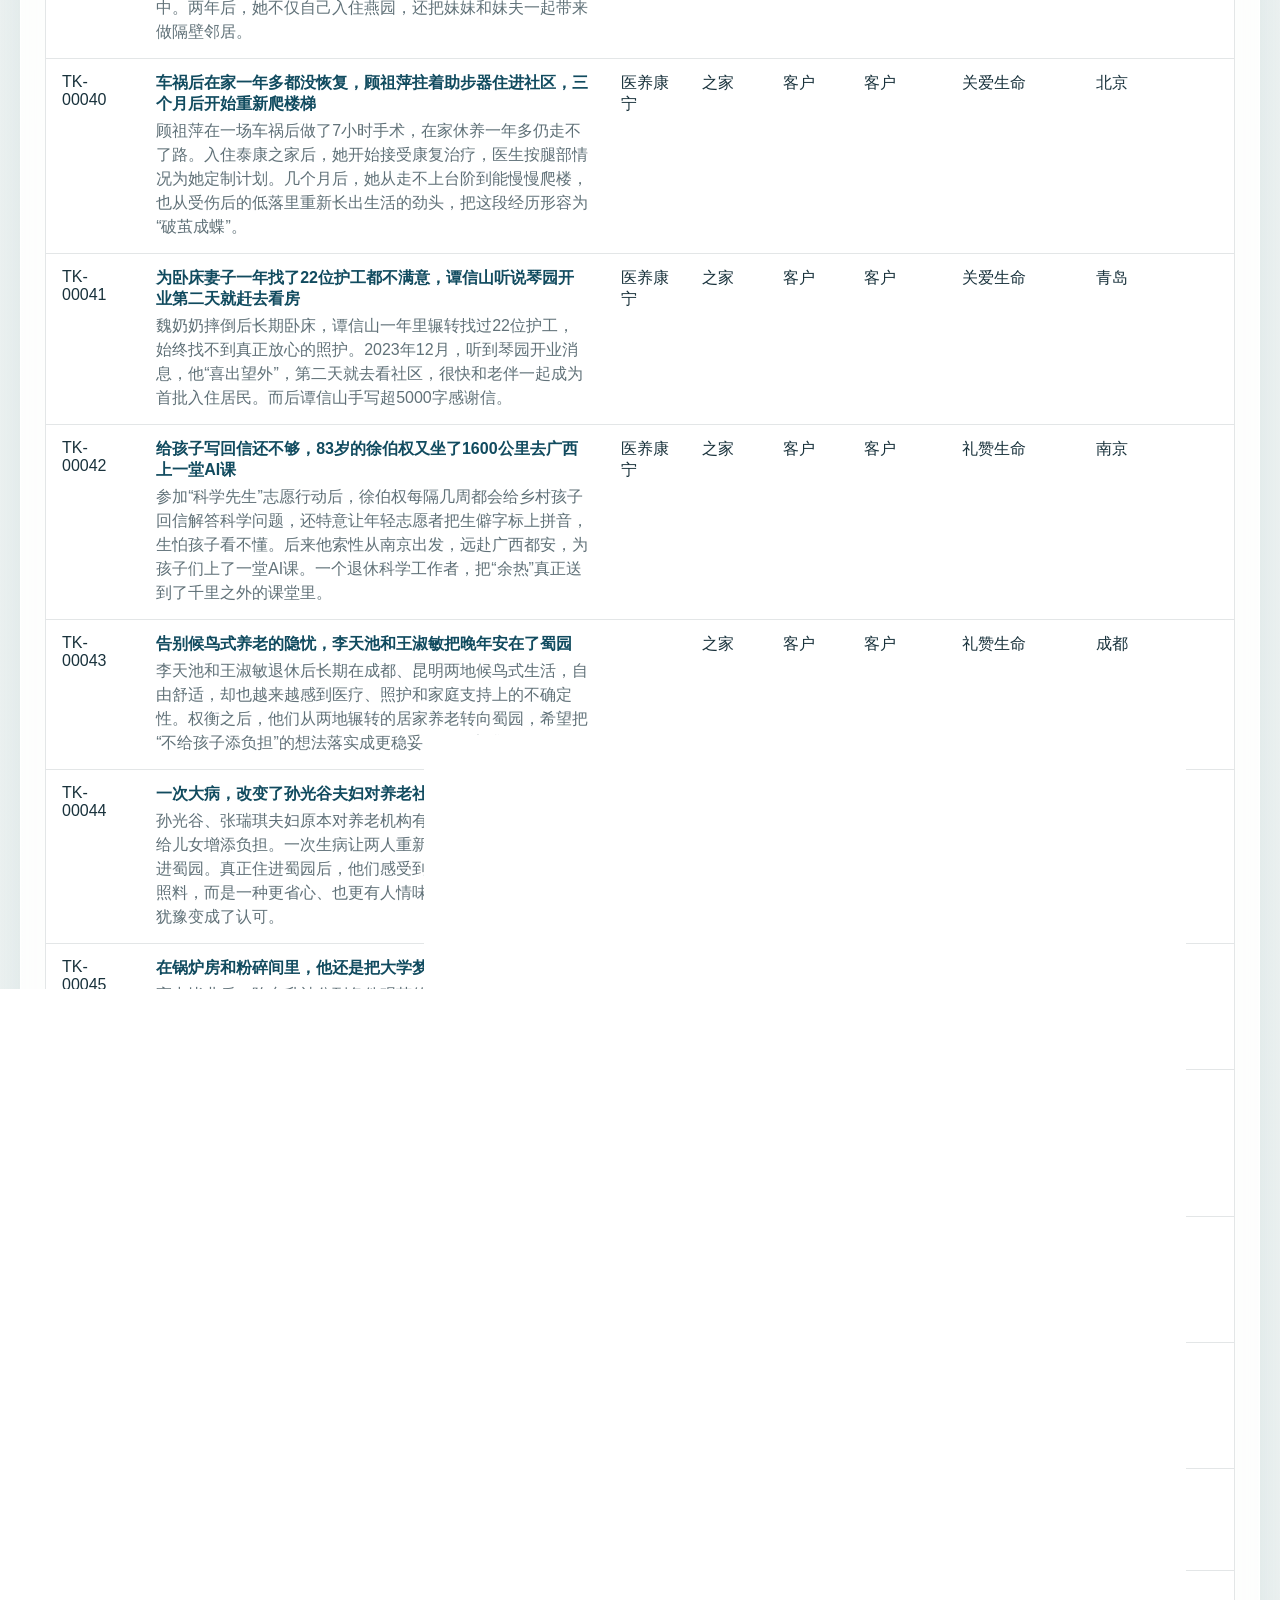
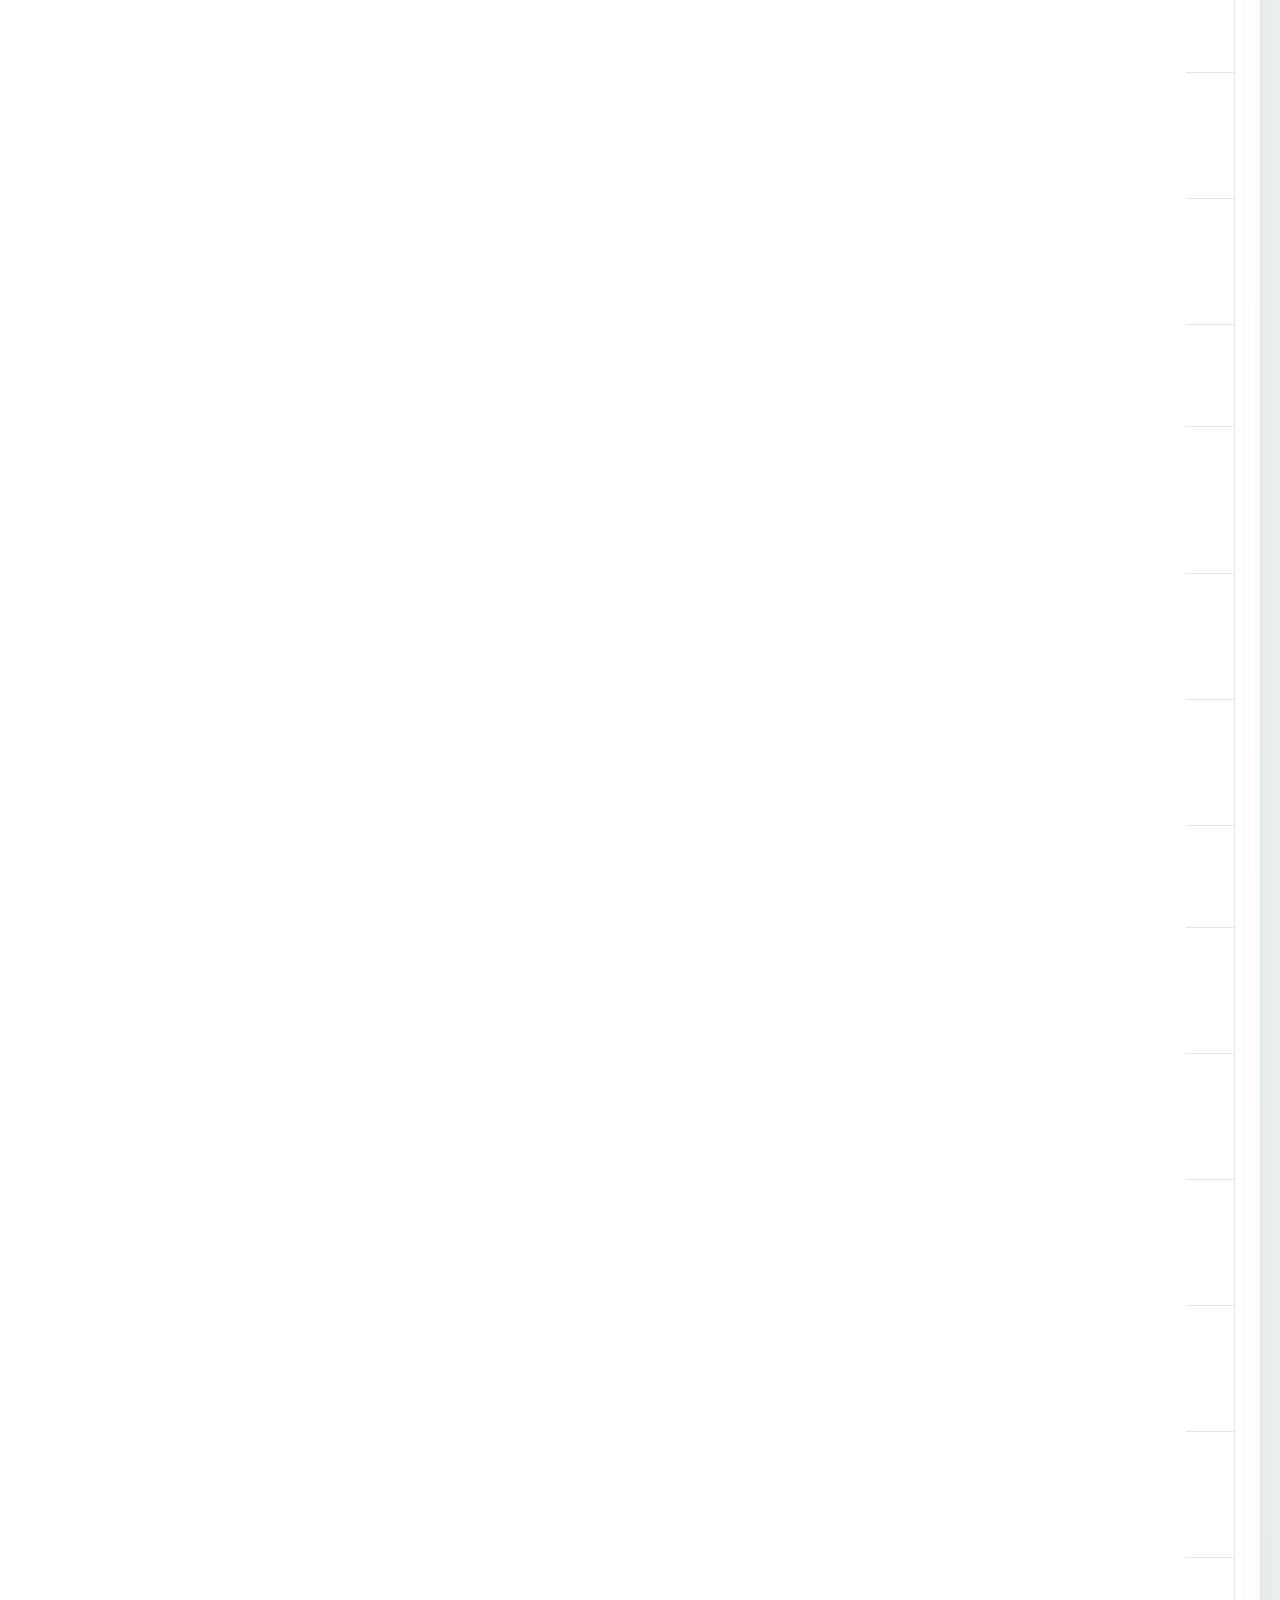
==== commit 61055ef8: "update story dashboard data to TK-00117" ====
--- a/story-dashboard/index.html
+++ b/story-dashboard/index.html
@@ -16,7 +16,7 @@
             用于汇报、检索和快速浏览故事资产。核心指标、筛选结果和图表会跟随数据源自动更新。
           </p>
         </div>
-        <div class="hero-meta card">
+        <div class="hero-meta card" hidden>
           <p class="meta-label">数据来源</p>
           <p class="meta-value" id="source-file">-</p>
           <p class="meta-label">最近生成</p>
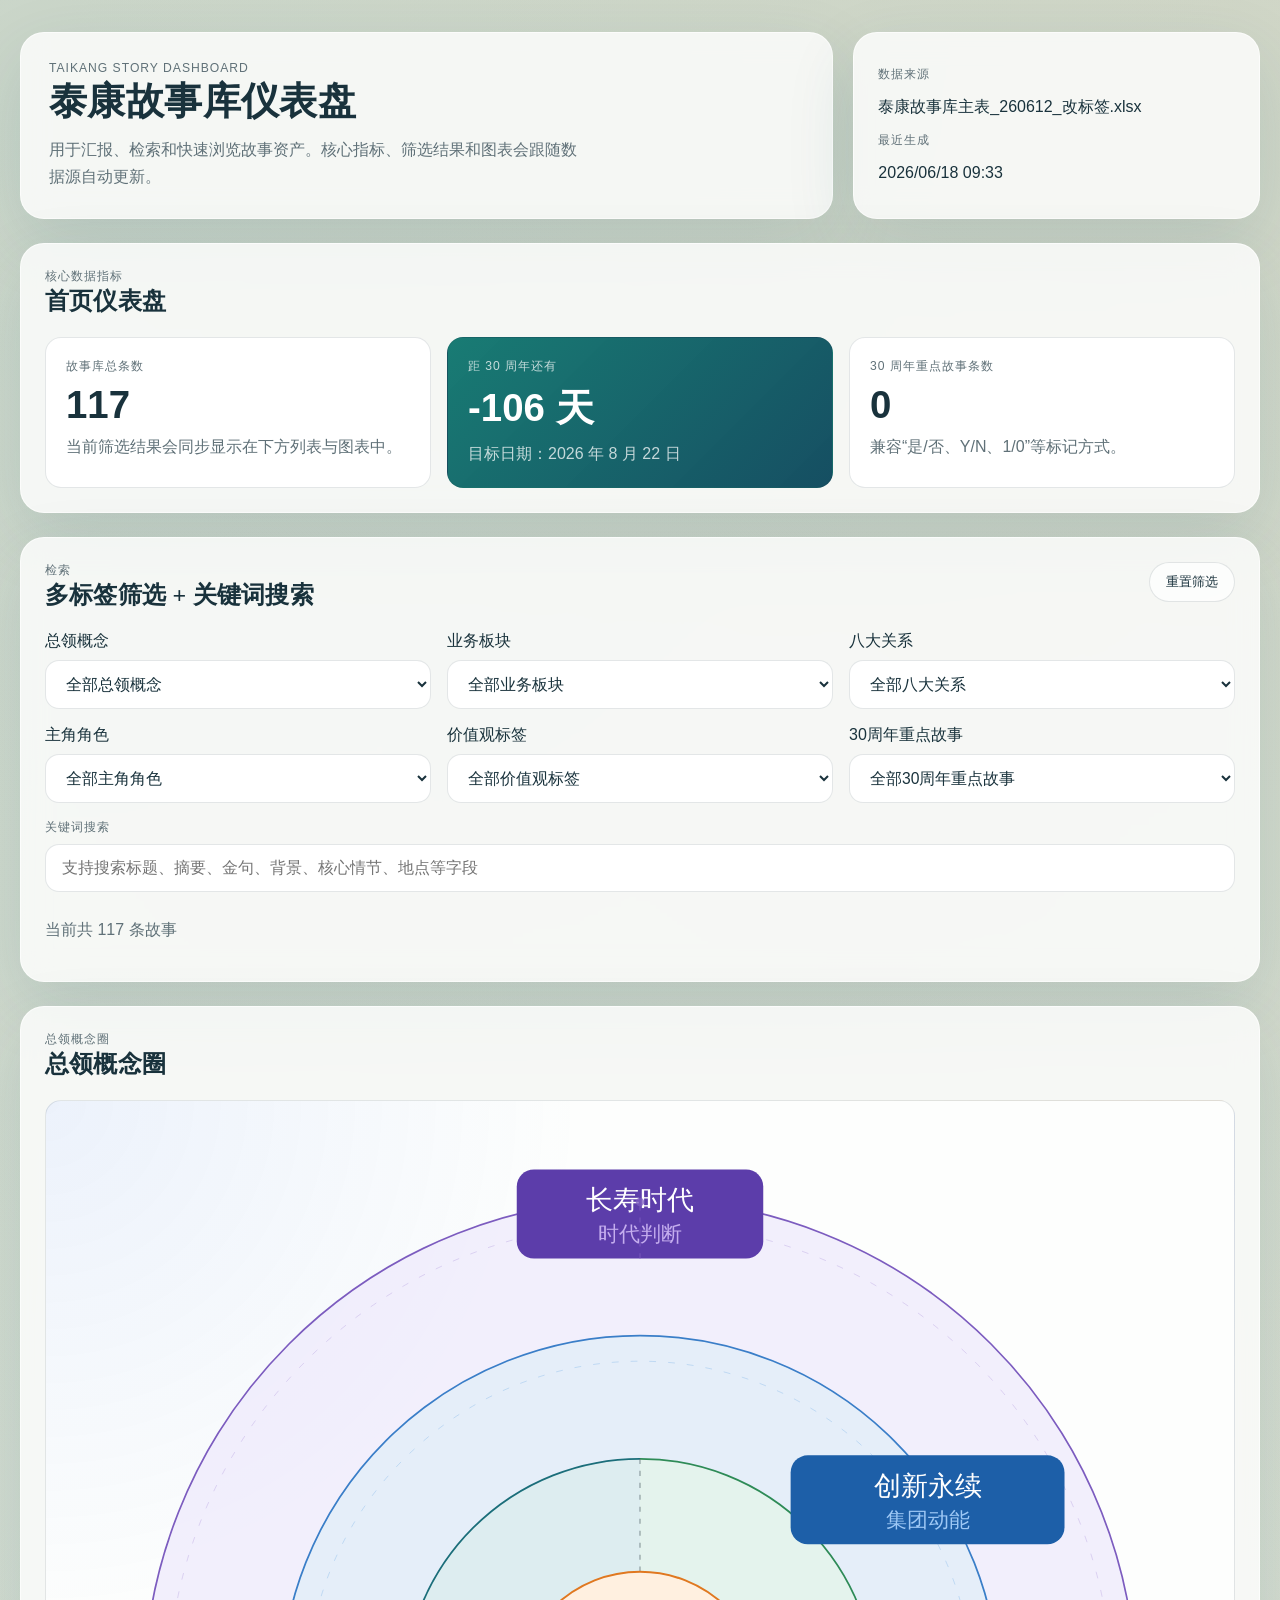
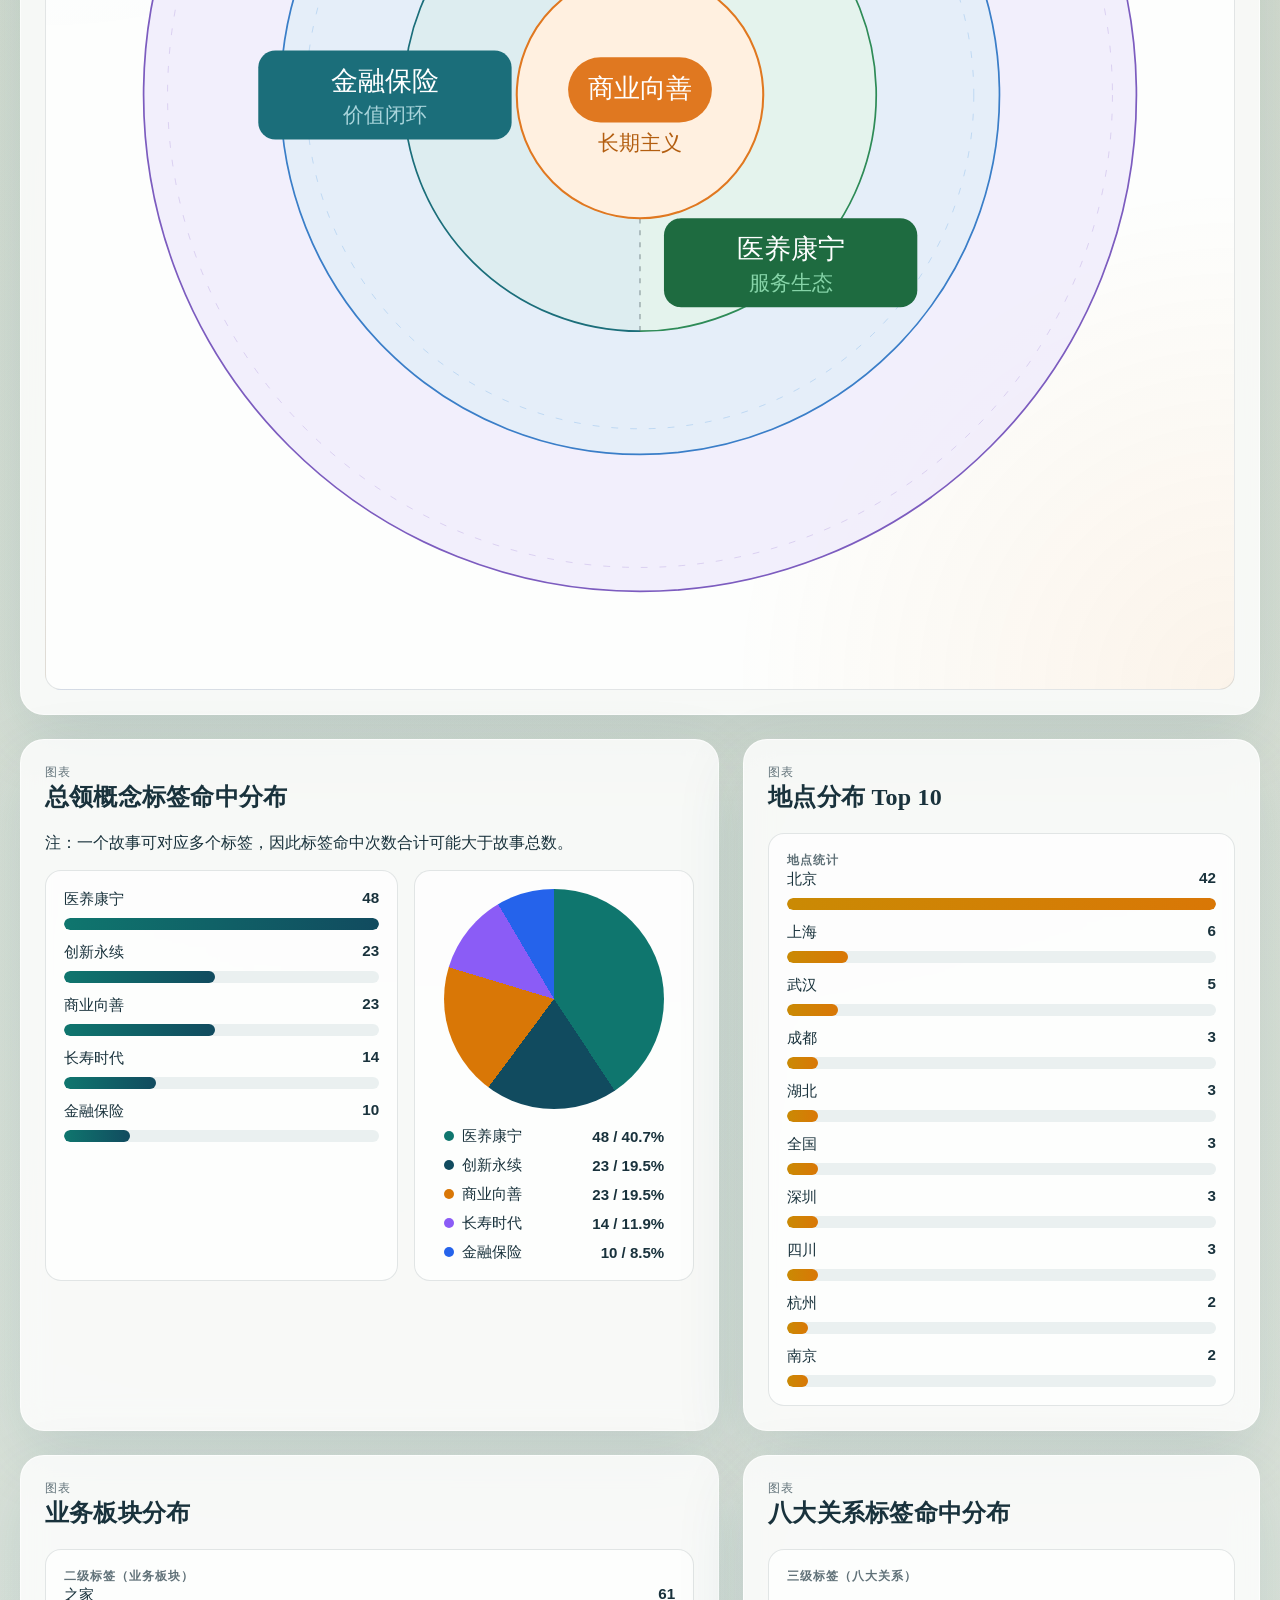
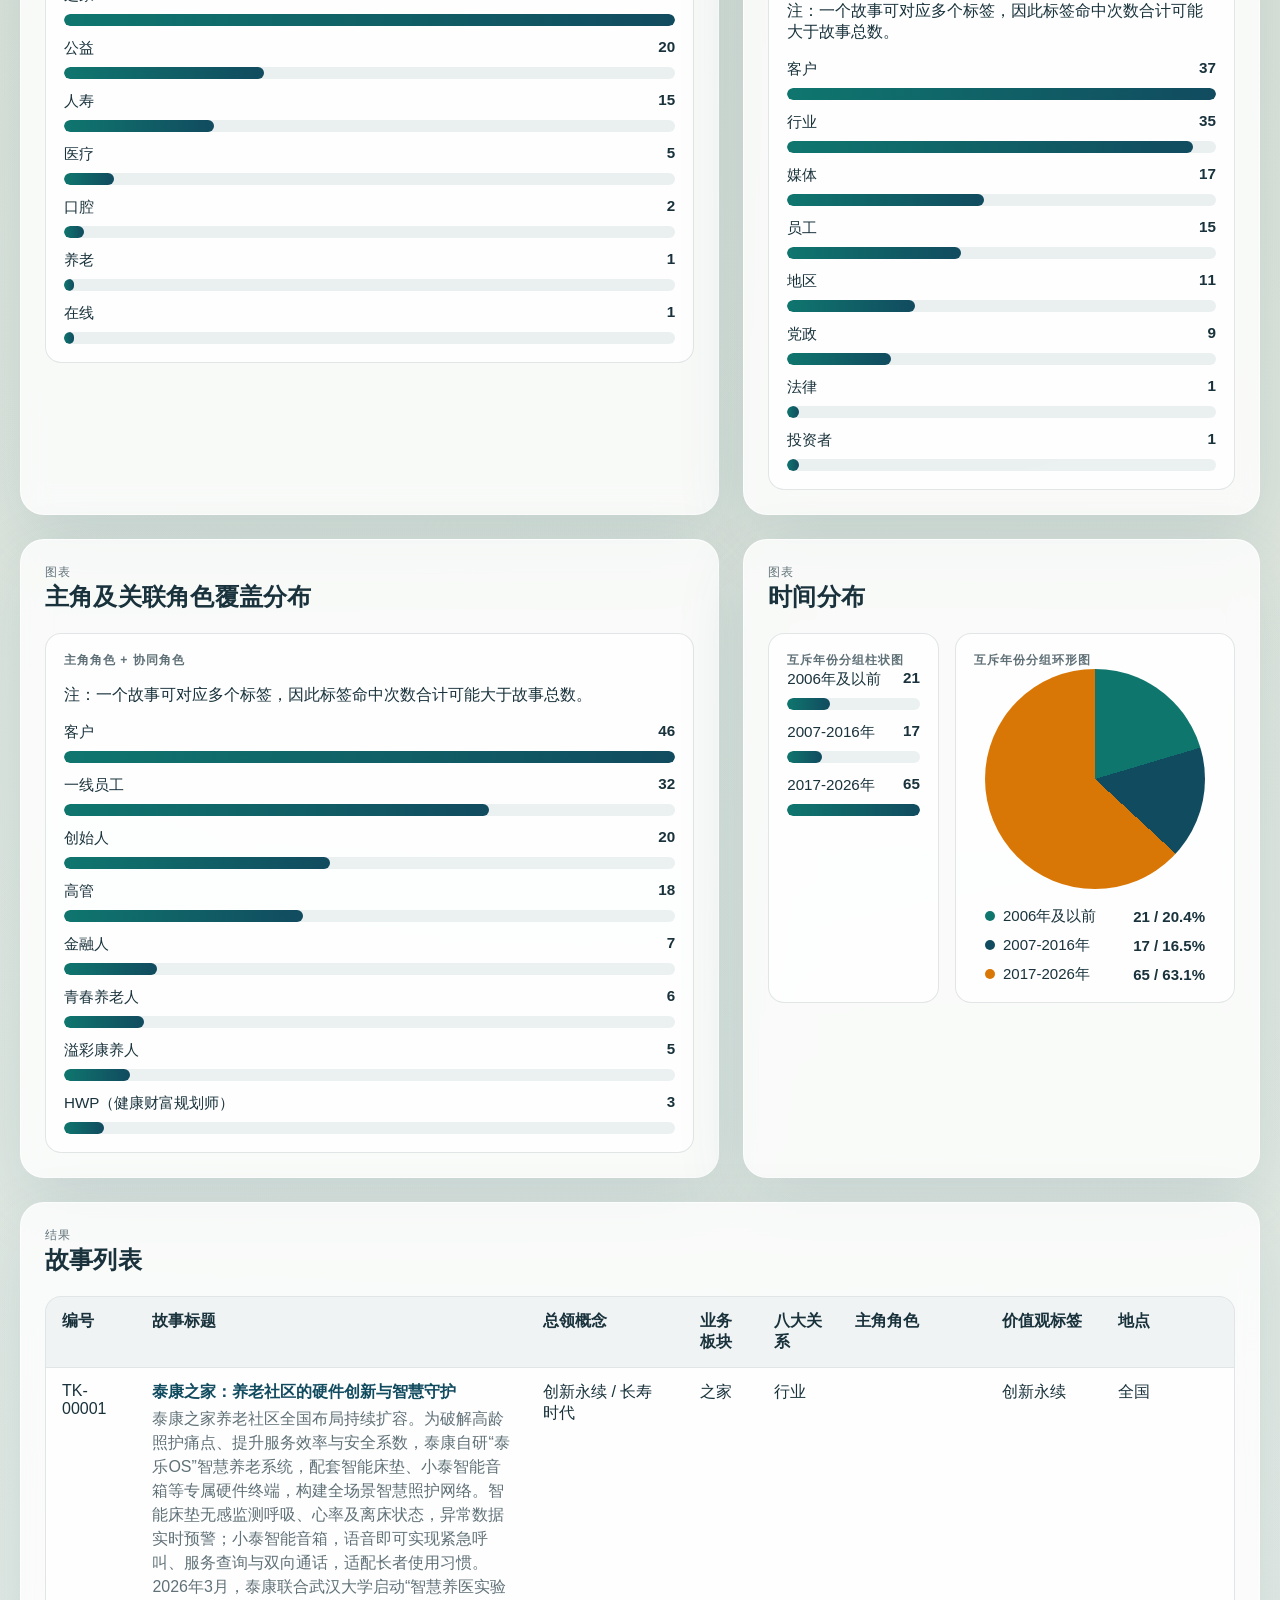
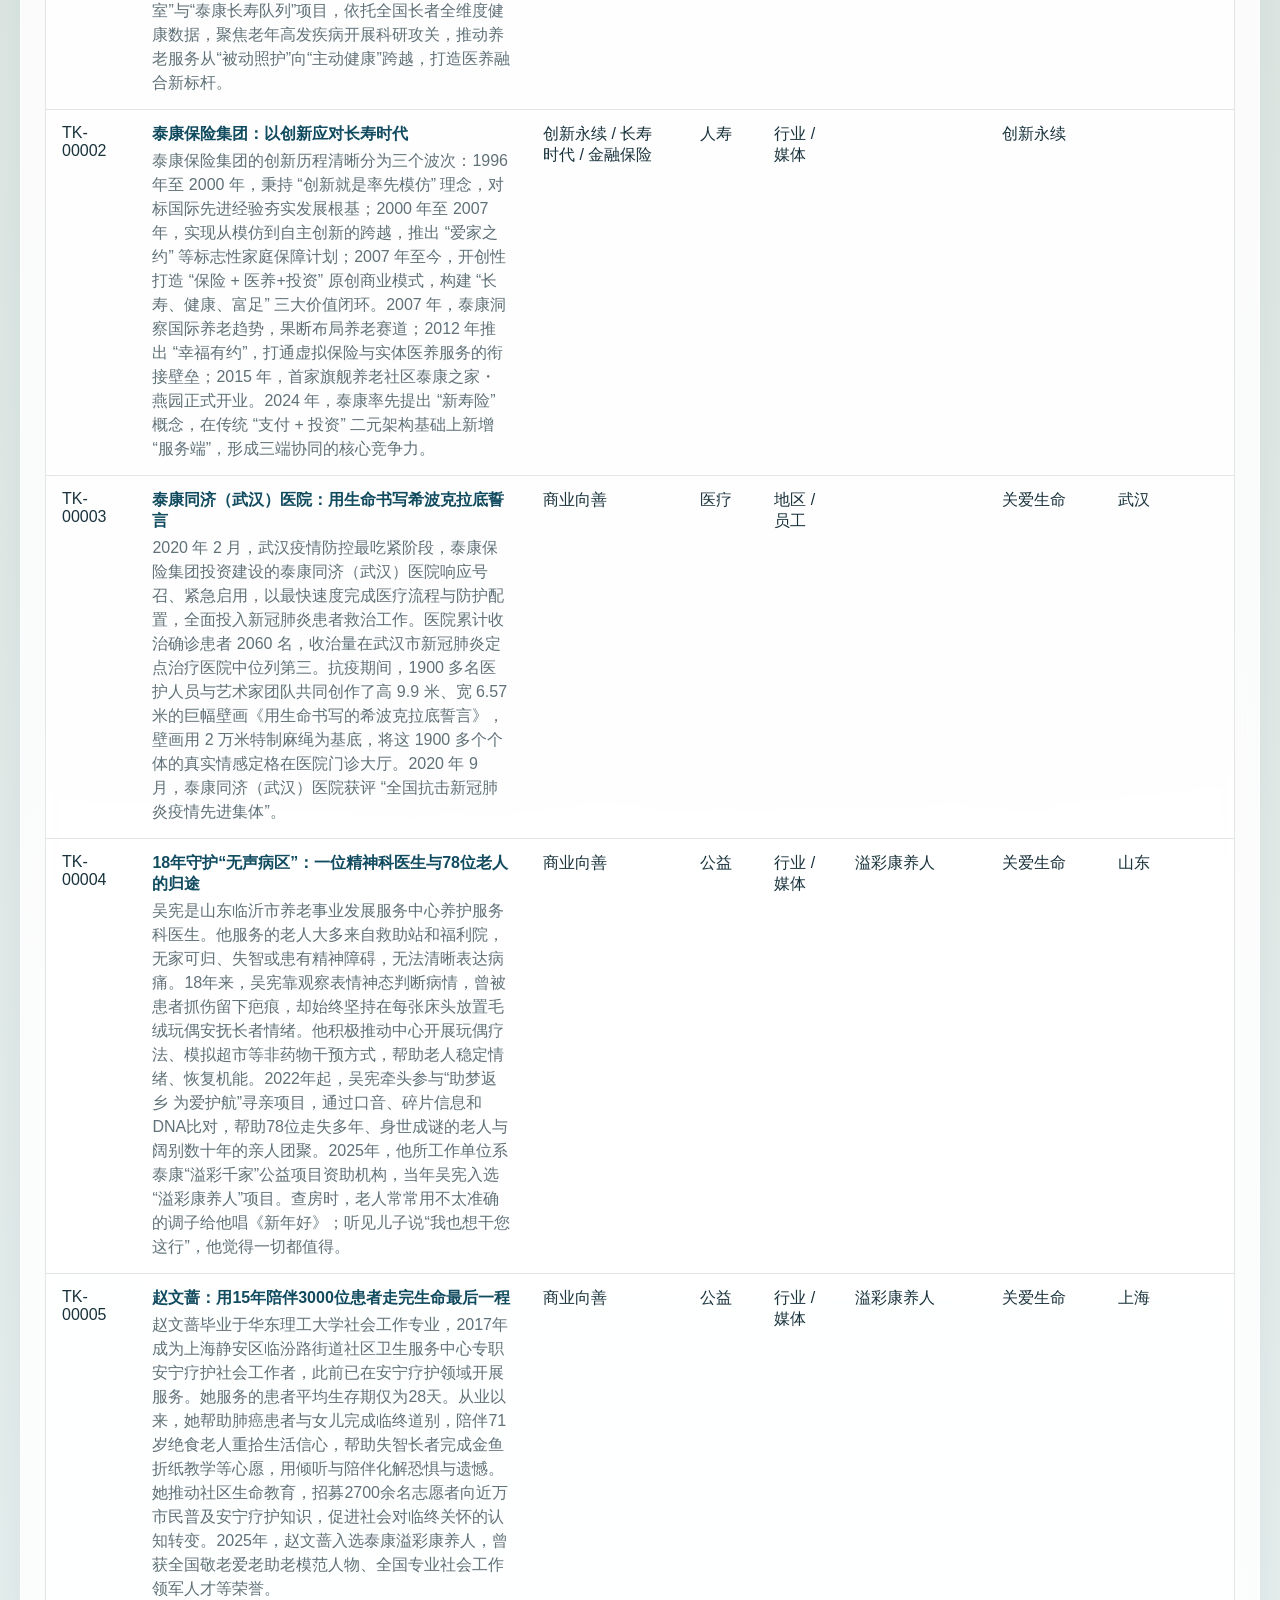
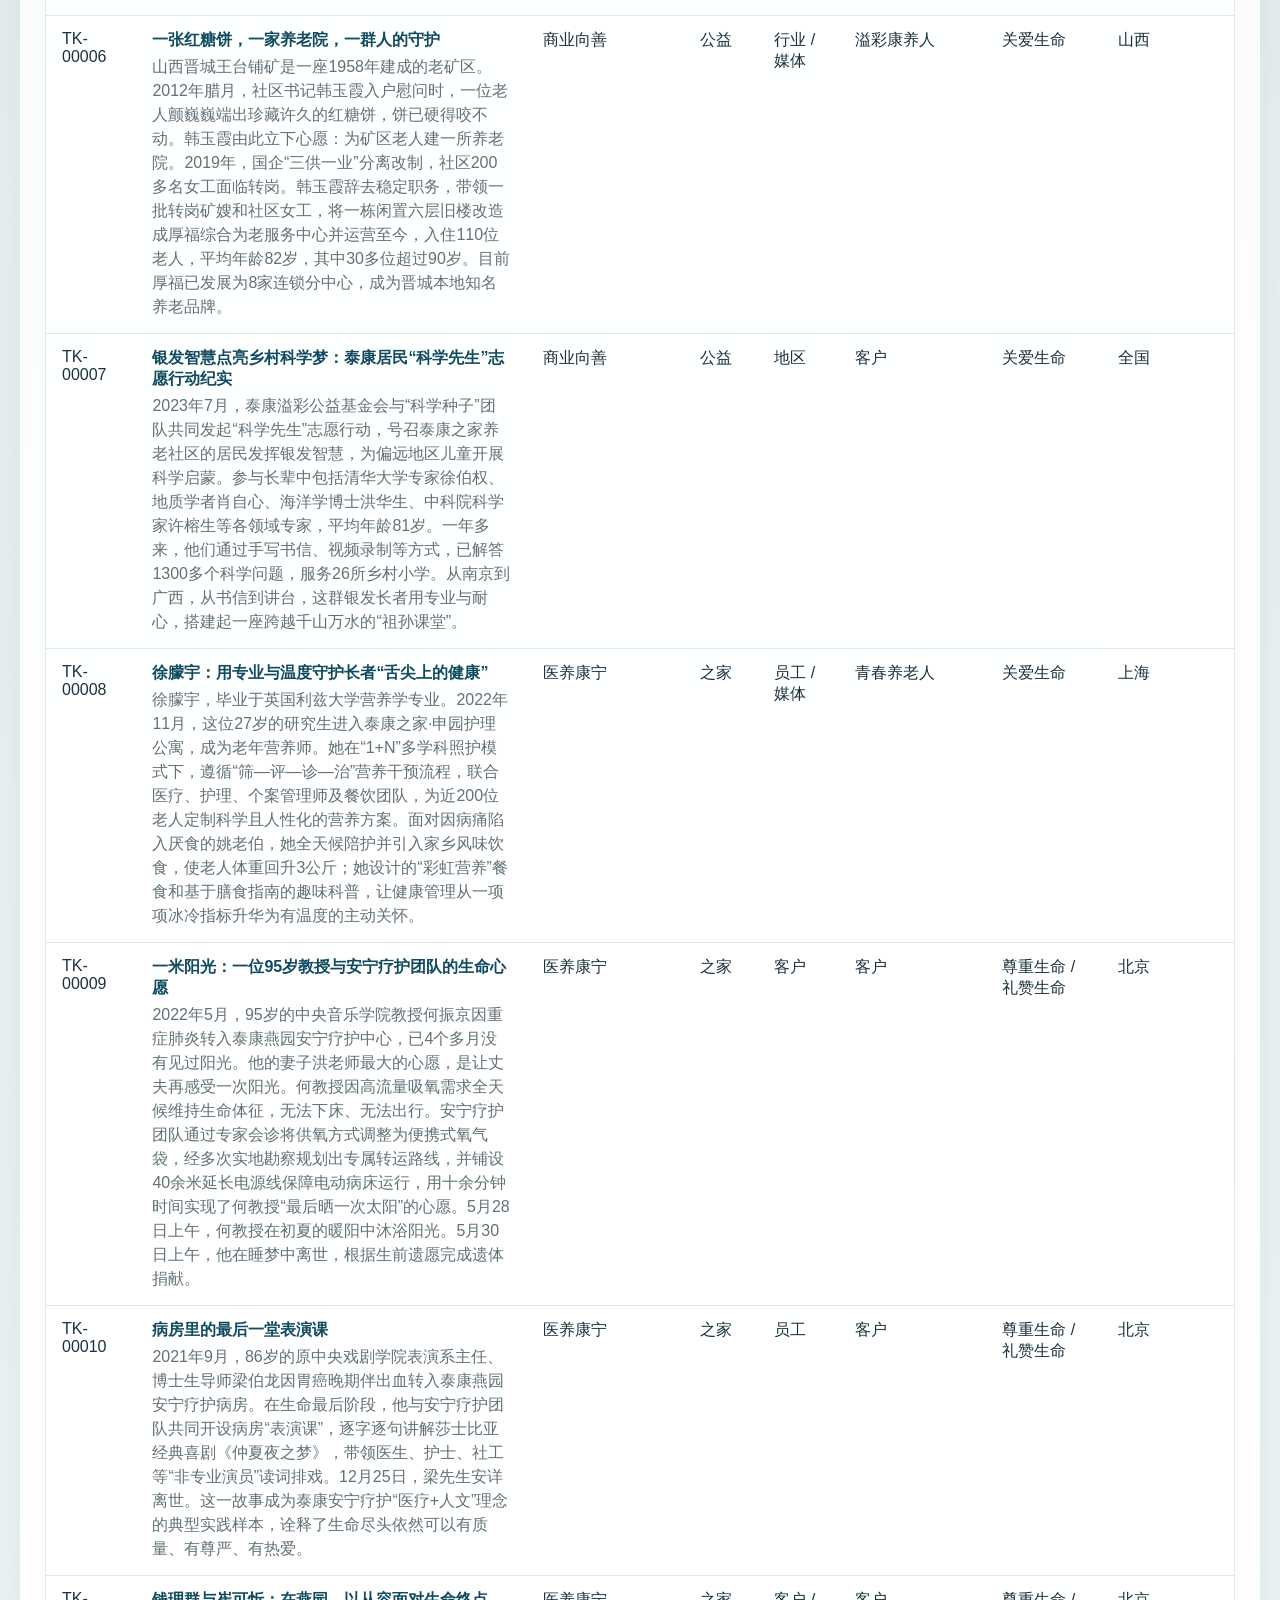
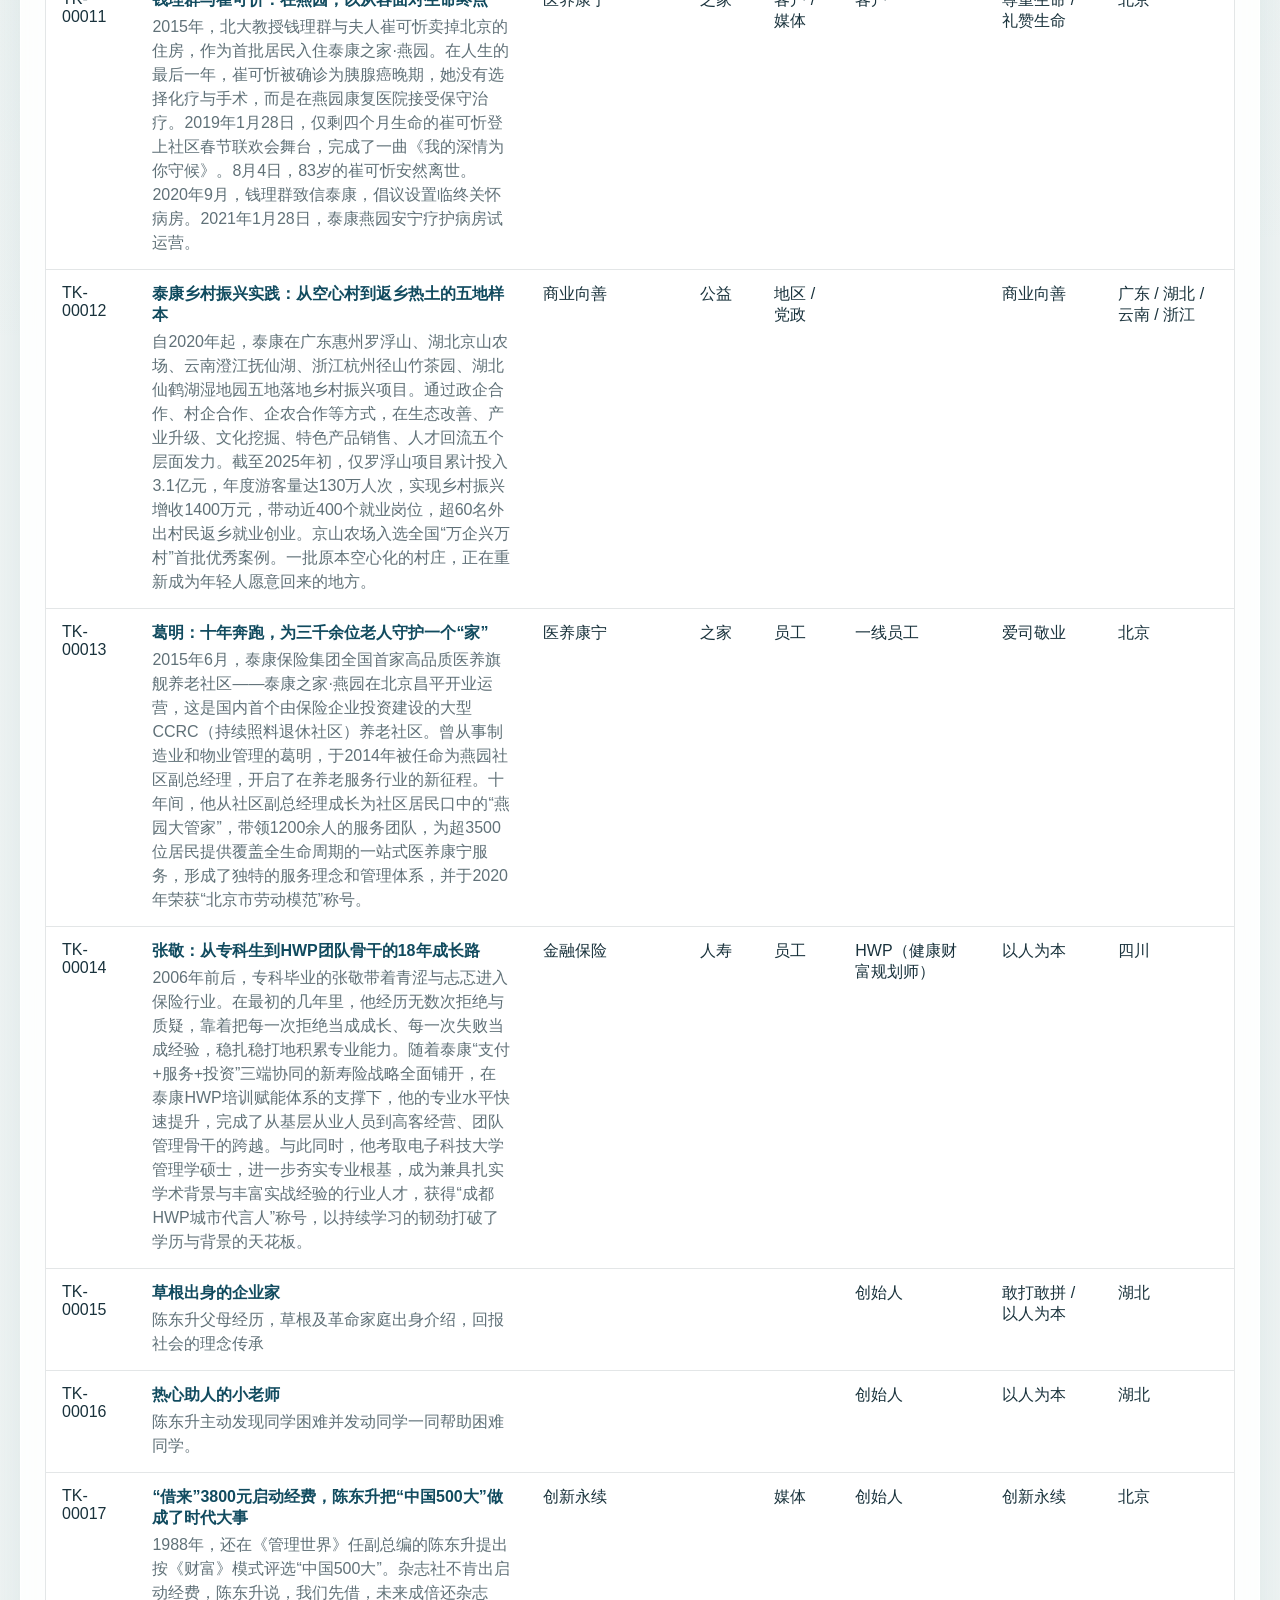
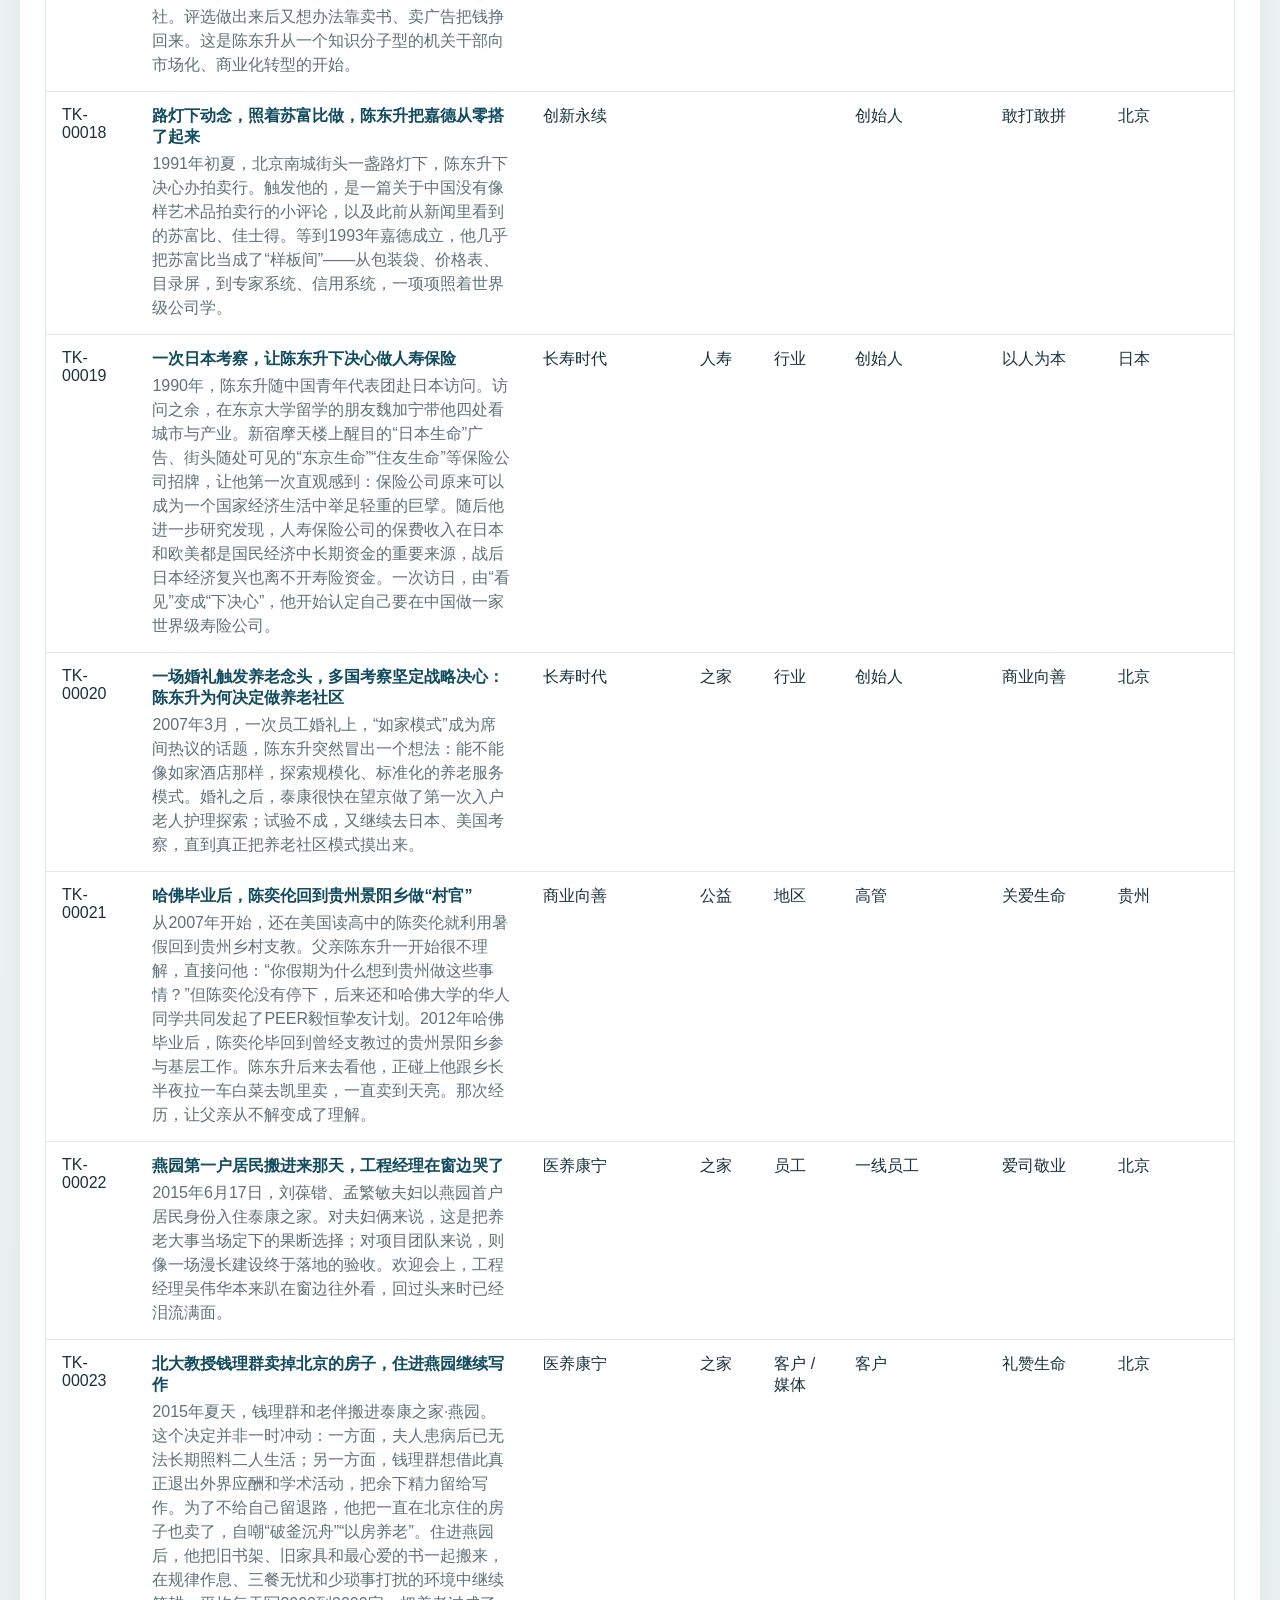
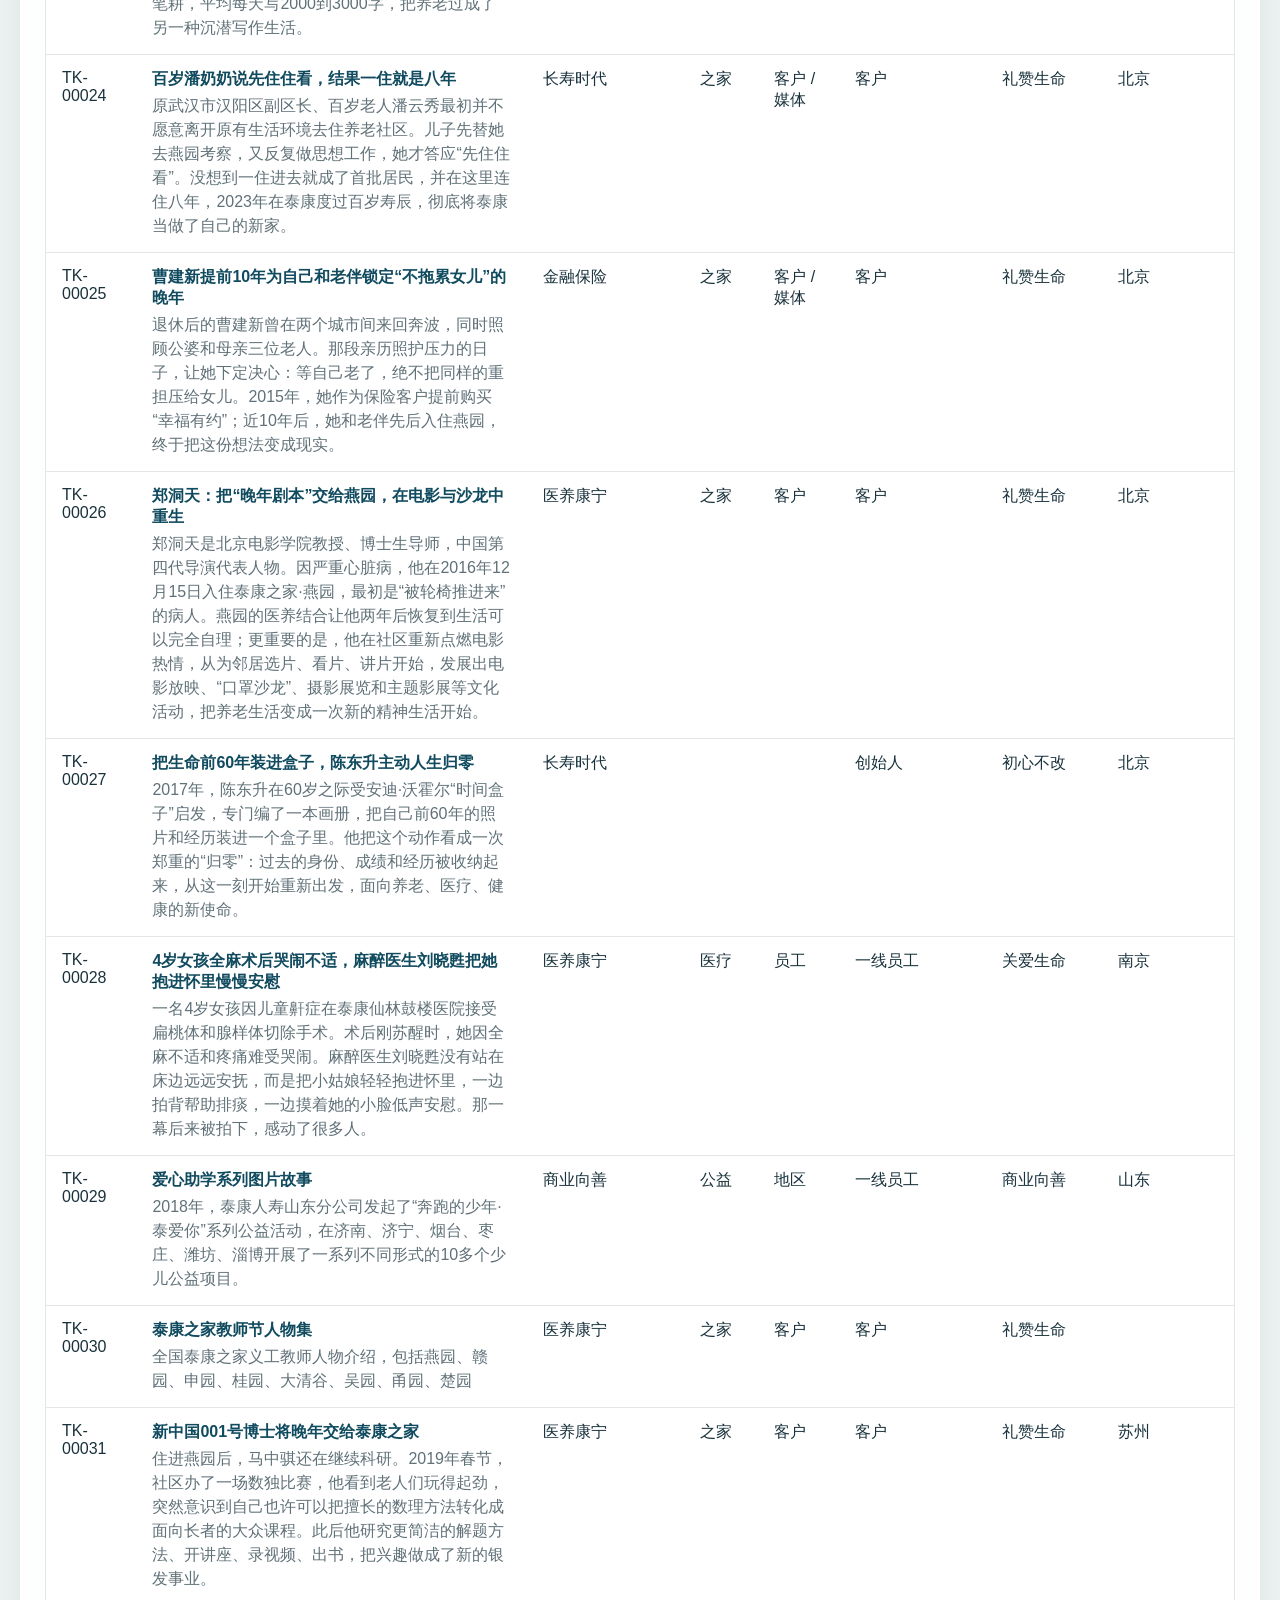
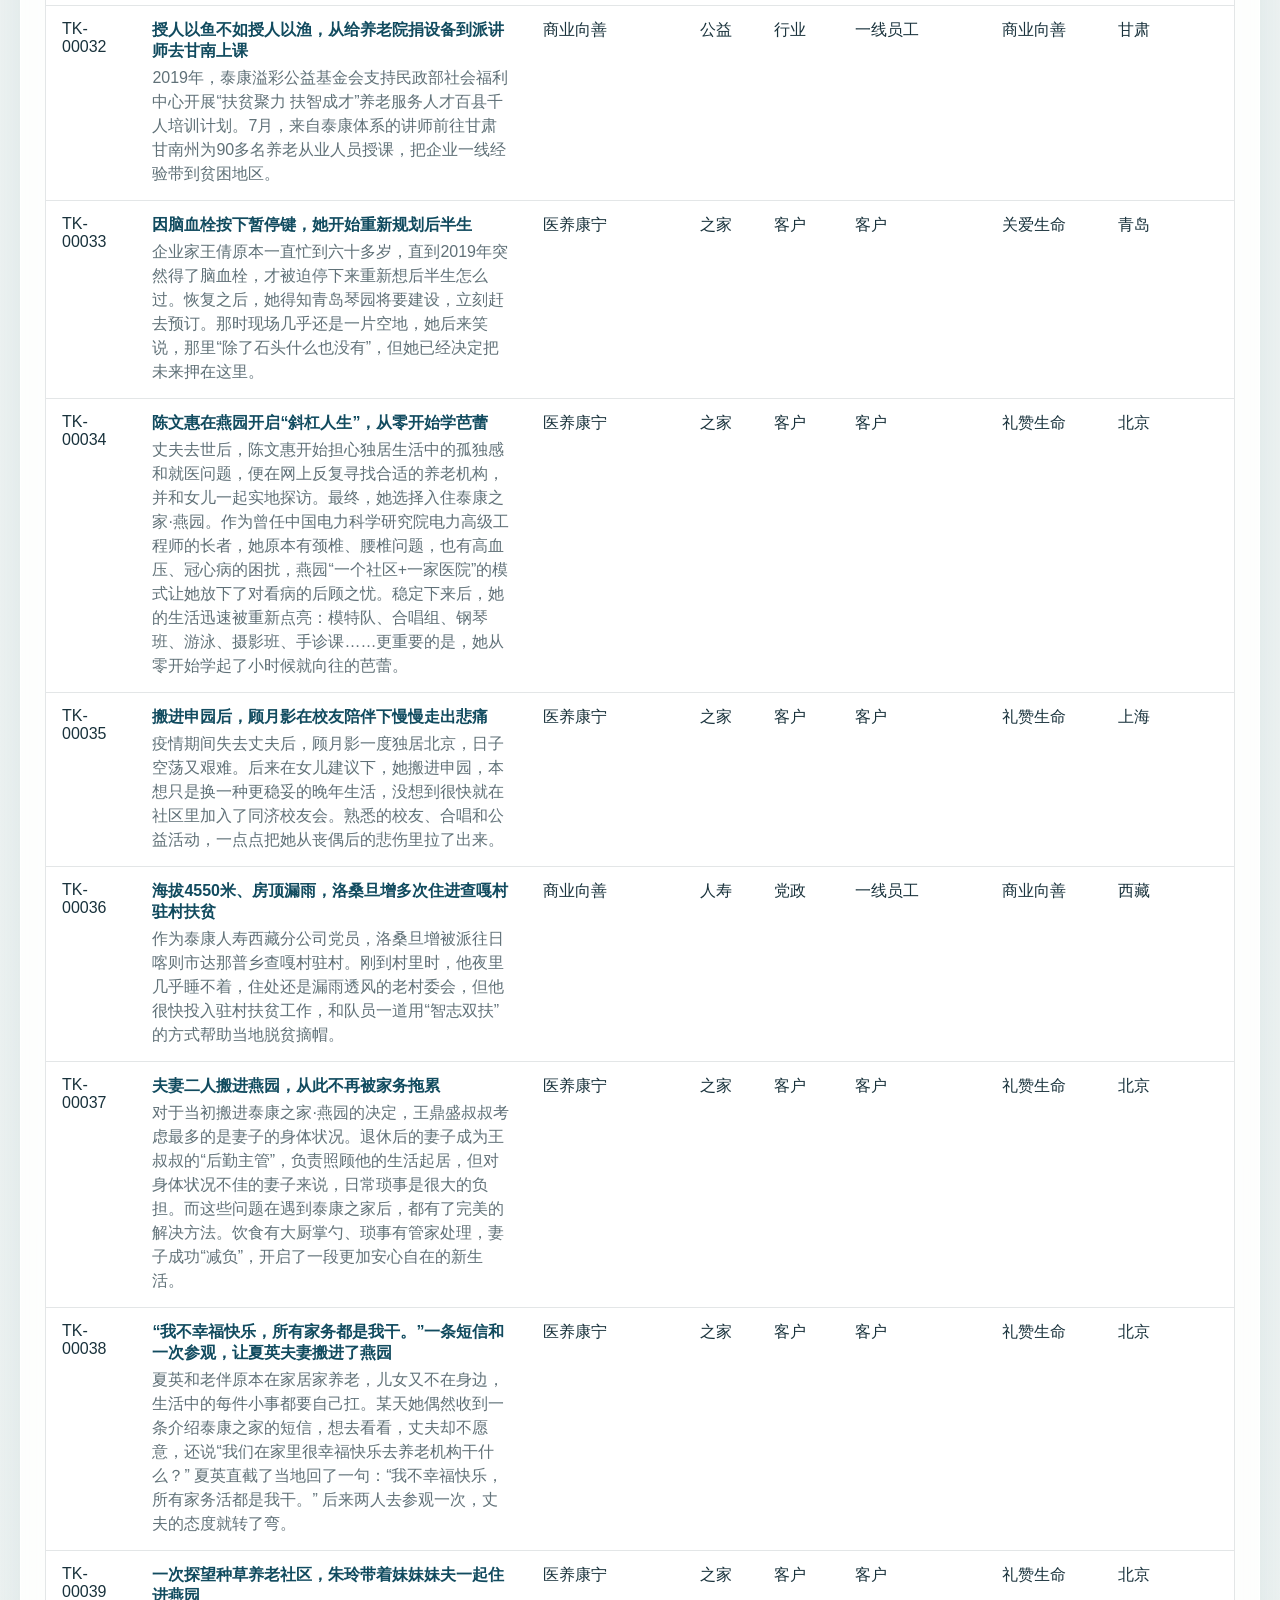
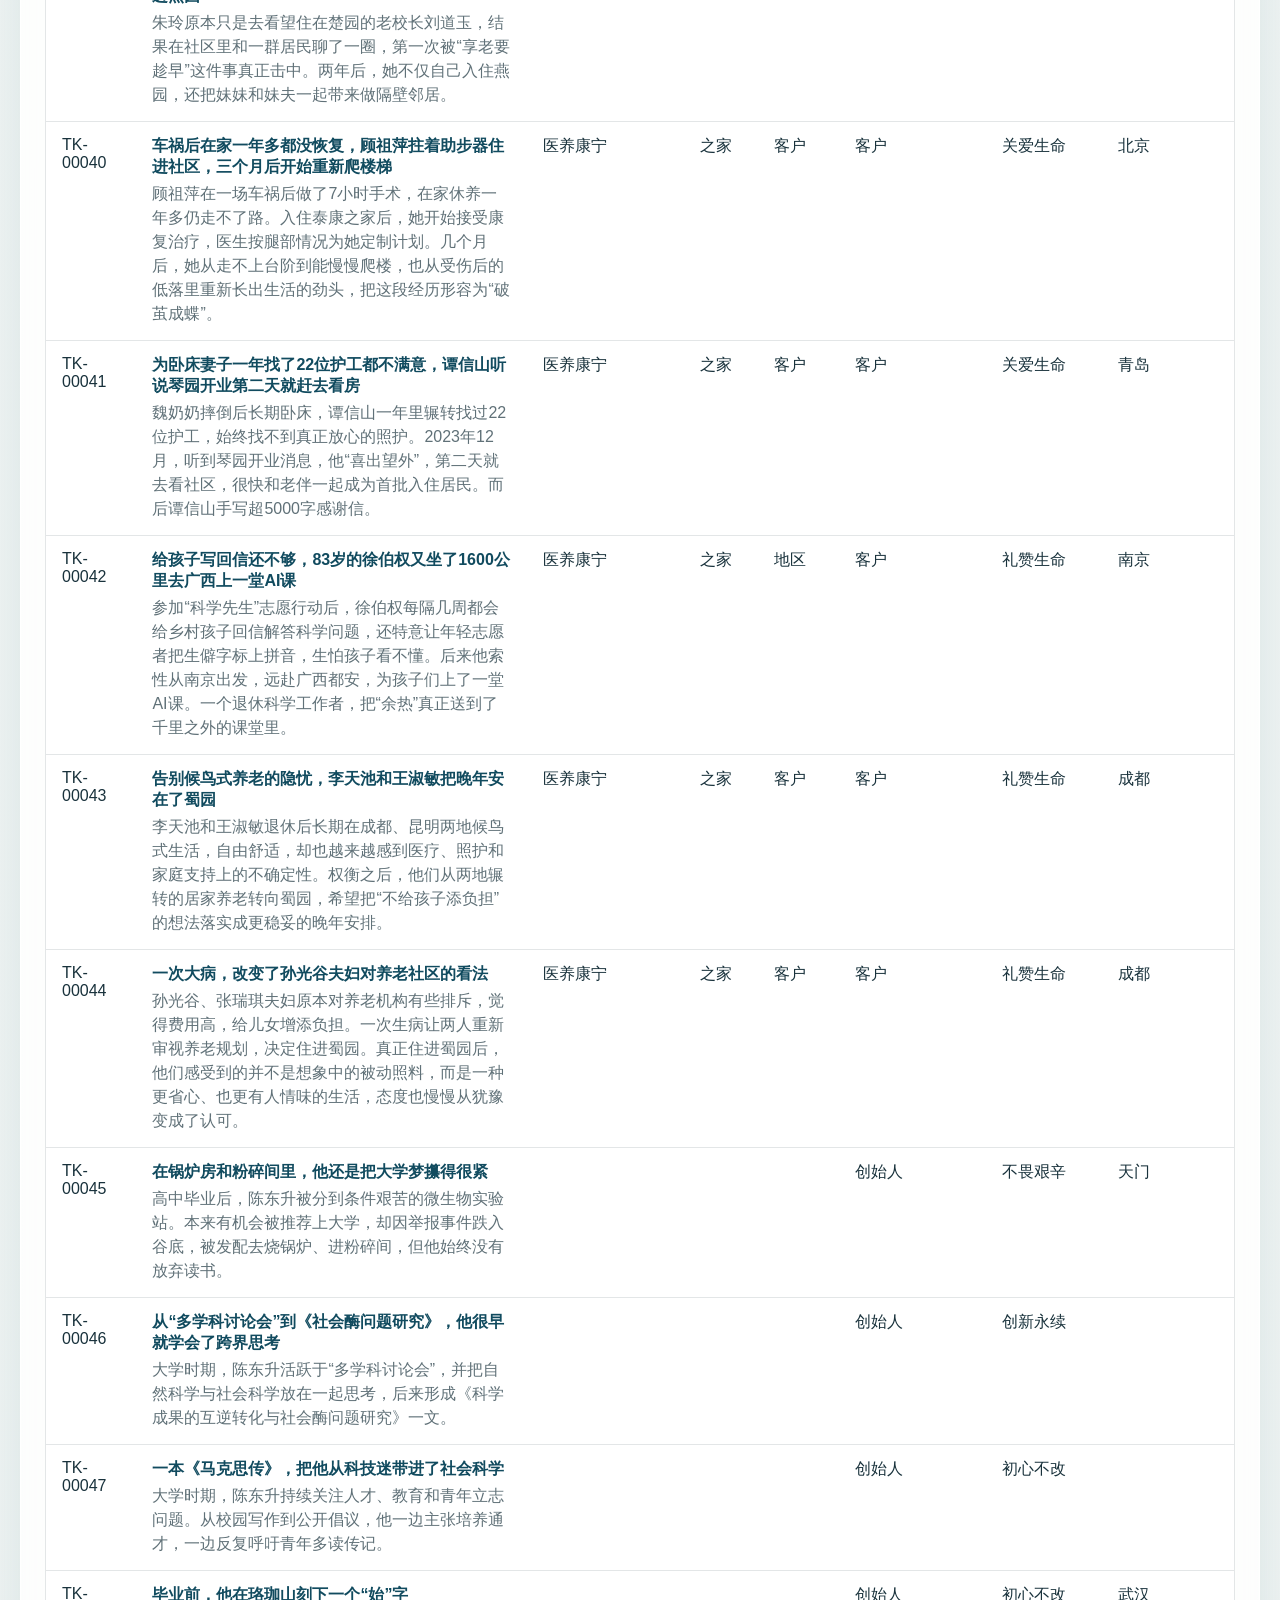
==== commit ed2cd051: "Update Taikang story labels and dashboard statistics" ====
--- a/story-dashboard/index.html
+++ b/story-dashboard/index.html
@@ -90,9 +90,10 @@
             <div class="section-head">
               <div>
                 <p class="section-kicker">图表</p>
-                <h2>总领概念分布</h2>
-              </div>
-            </div>
+                <h2>总领概念标签命中分布</h2>
+              </div>
+            </div>
+            <p class="chart-note">注：一个故事可对应多个标签，因此标签命中次数合计可能大于故事总数。</p>
             <div class="chart-stack">
               <div class="chart-card">
                 <div id="strategic-bar-chart" class="bar-chart"></div>
@@ -133,11 +134,12 @@
             <div class="section-head">
               <div>
                 <p class="section-kicker">图表</p>
-                <h2>八大关系分布</h2>
+                <h2>八大关系标签命中分布</h2>
               </div>
             </div>
             <div class="chart-card">
               <h3>三级标签（八大关系）</h3>
+              <p class="chart-note">注：一个故事可对应多个标签，因此标签命中次数合计可能大于故事总数。</p>
               <div id="relation-bar-chart" class="bar-chart"></div>
             </div>
           </article>
@@ -146,11 +148,12 @@
             <div class="section-head">
               <div>
                 <p class="section-kicker">图表</p>
-                <h2>主角角色分布</h2>
-              </div>
-            </div>
-            <div class="chart-card">
-              <h3>主角角色</h3>
+                <h2>主角及关联角色覆盖分布</h2>
+              </div>
+            </div>
+            <div class="chart-card">
+              <h3>主角角色 + 协同角色</h3>
+              <p class="chart-note">注：一个故事可对应多个标签，因此标签命中次数合计可能大于故事总数。</p>
               <div id="role-bar-chart" class="bar-chart"></div>
             </div>
           </article>
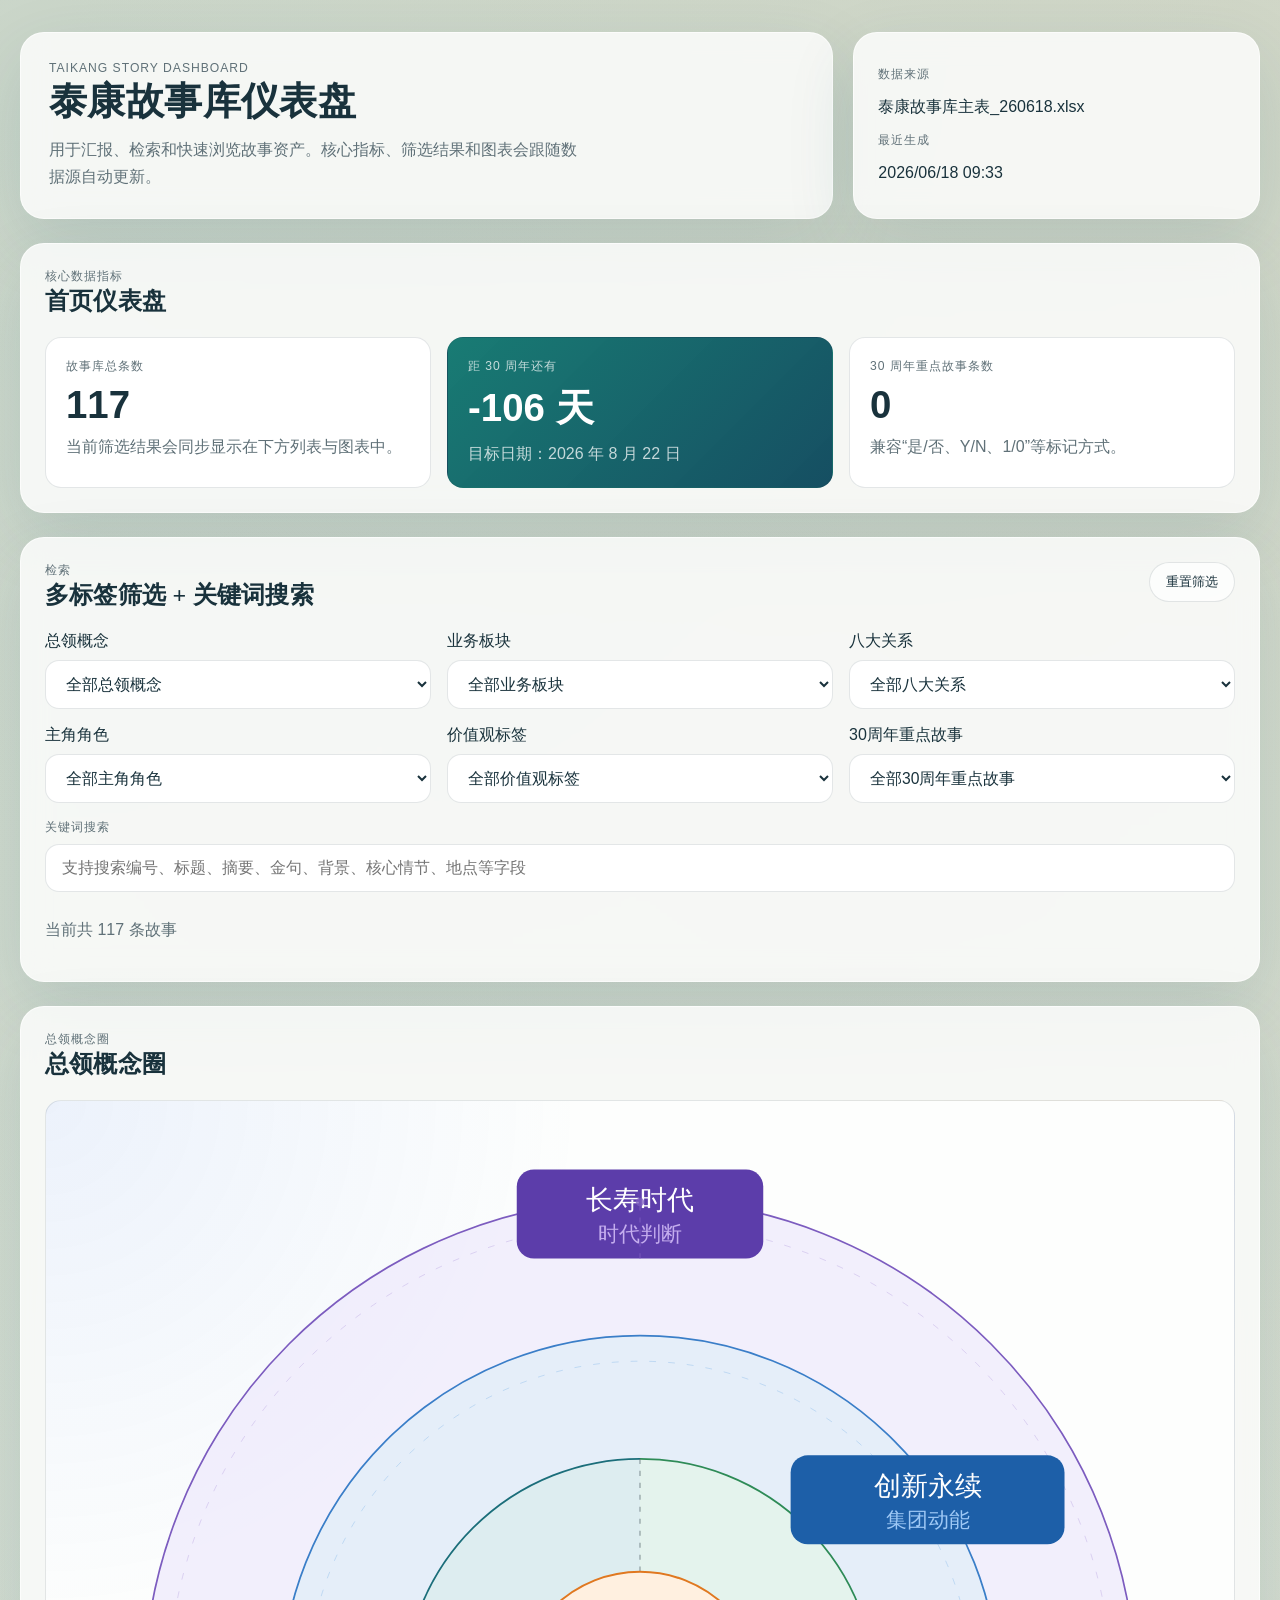
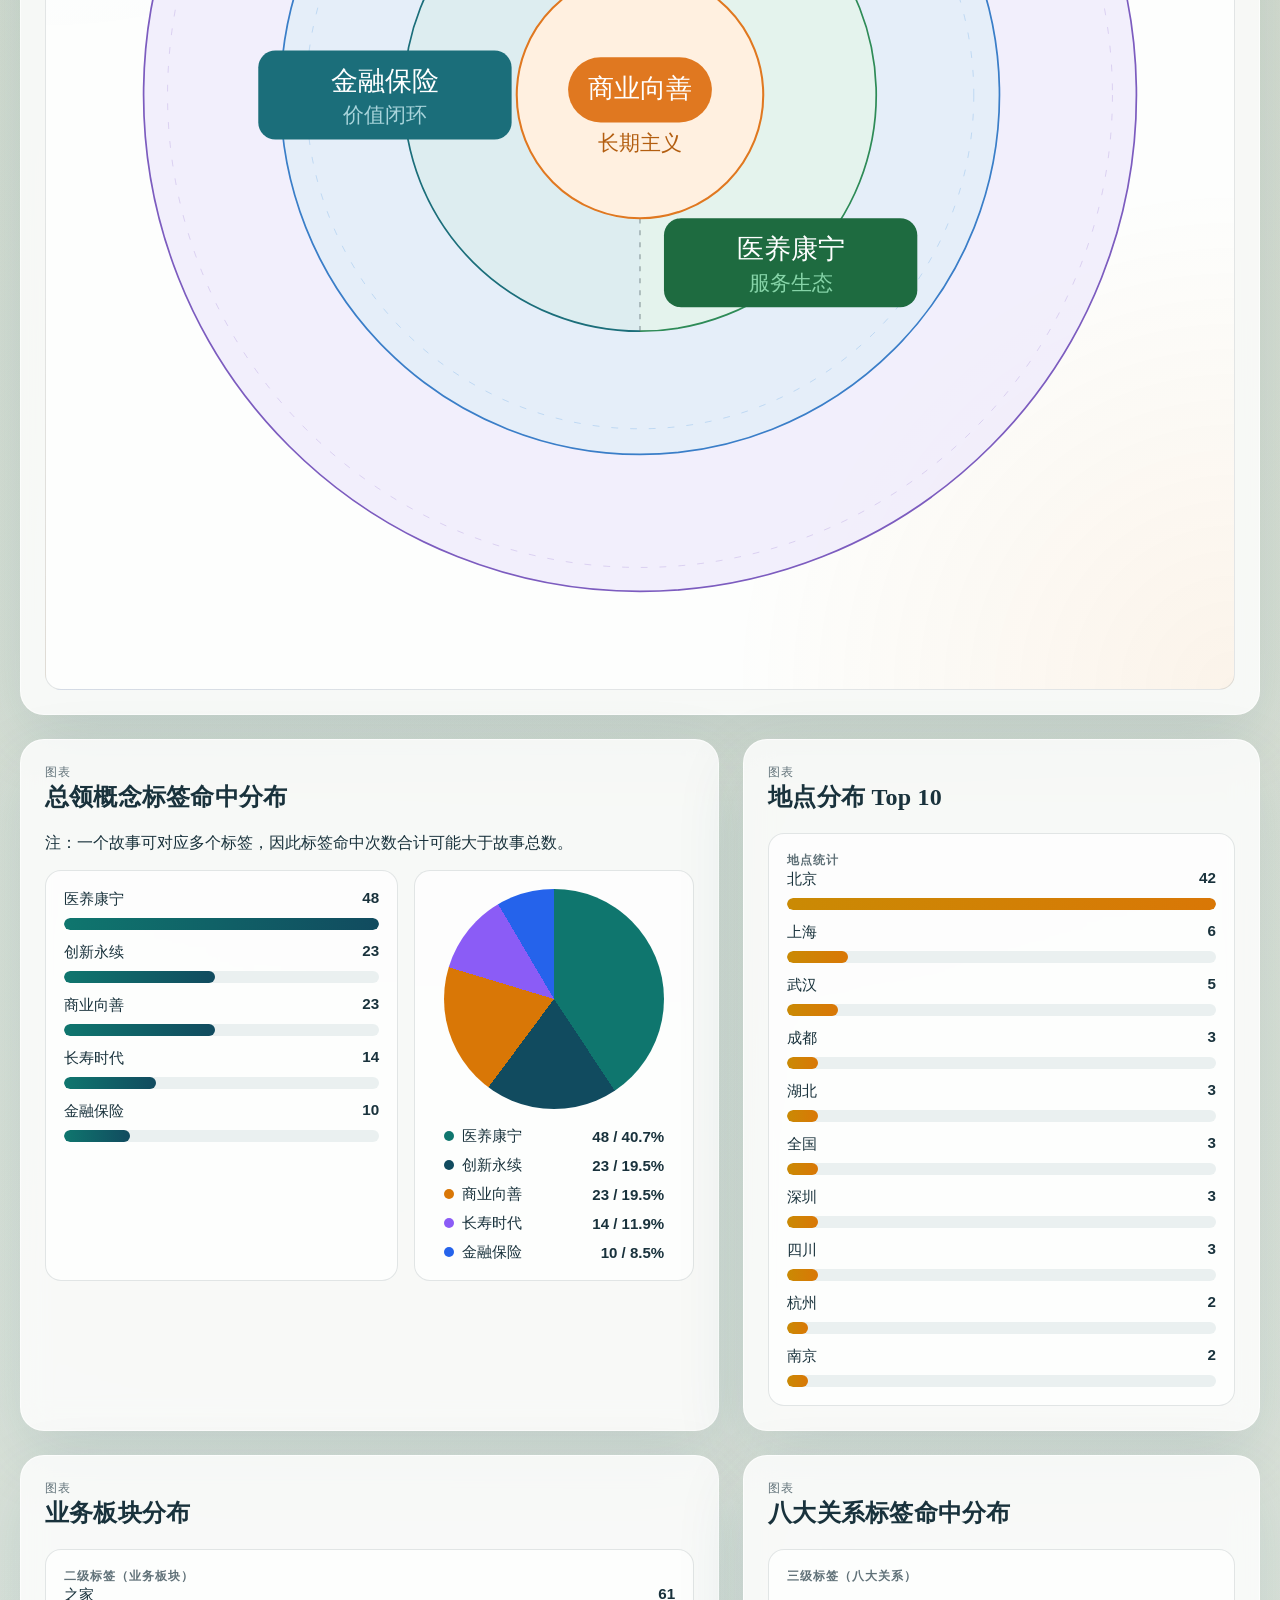
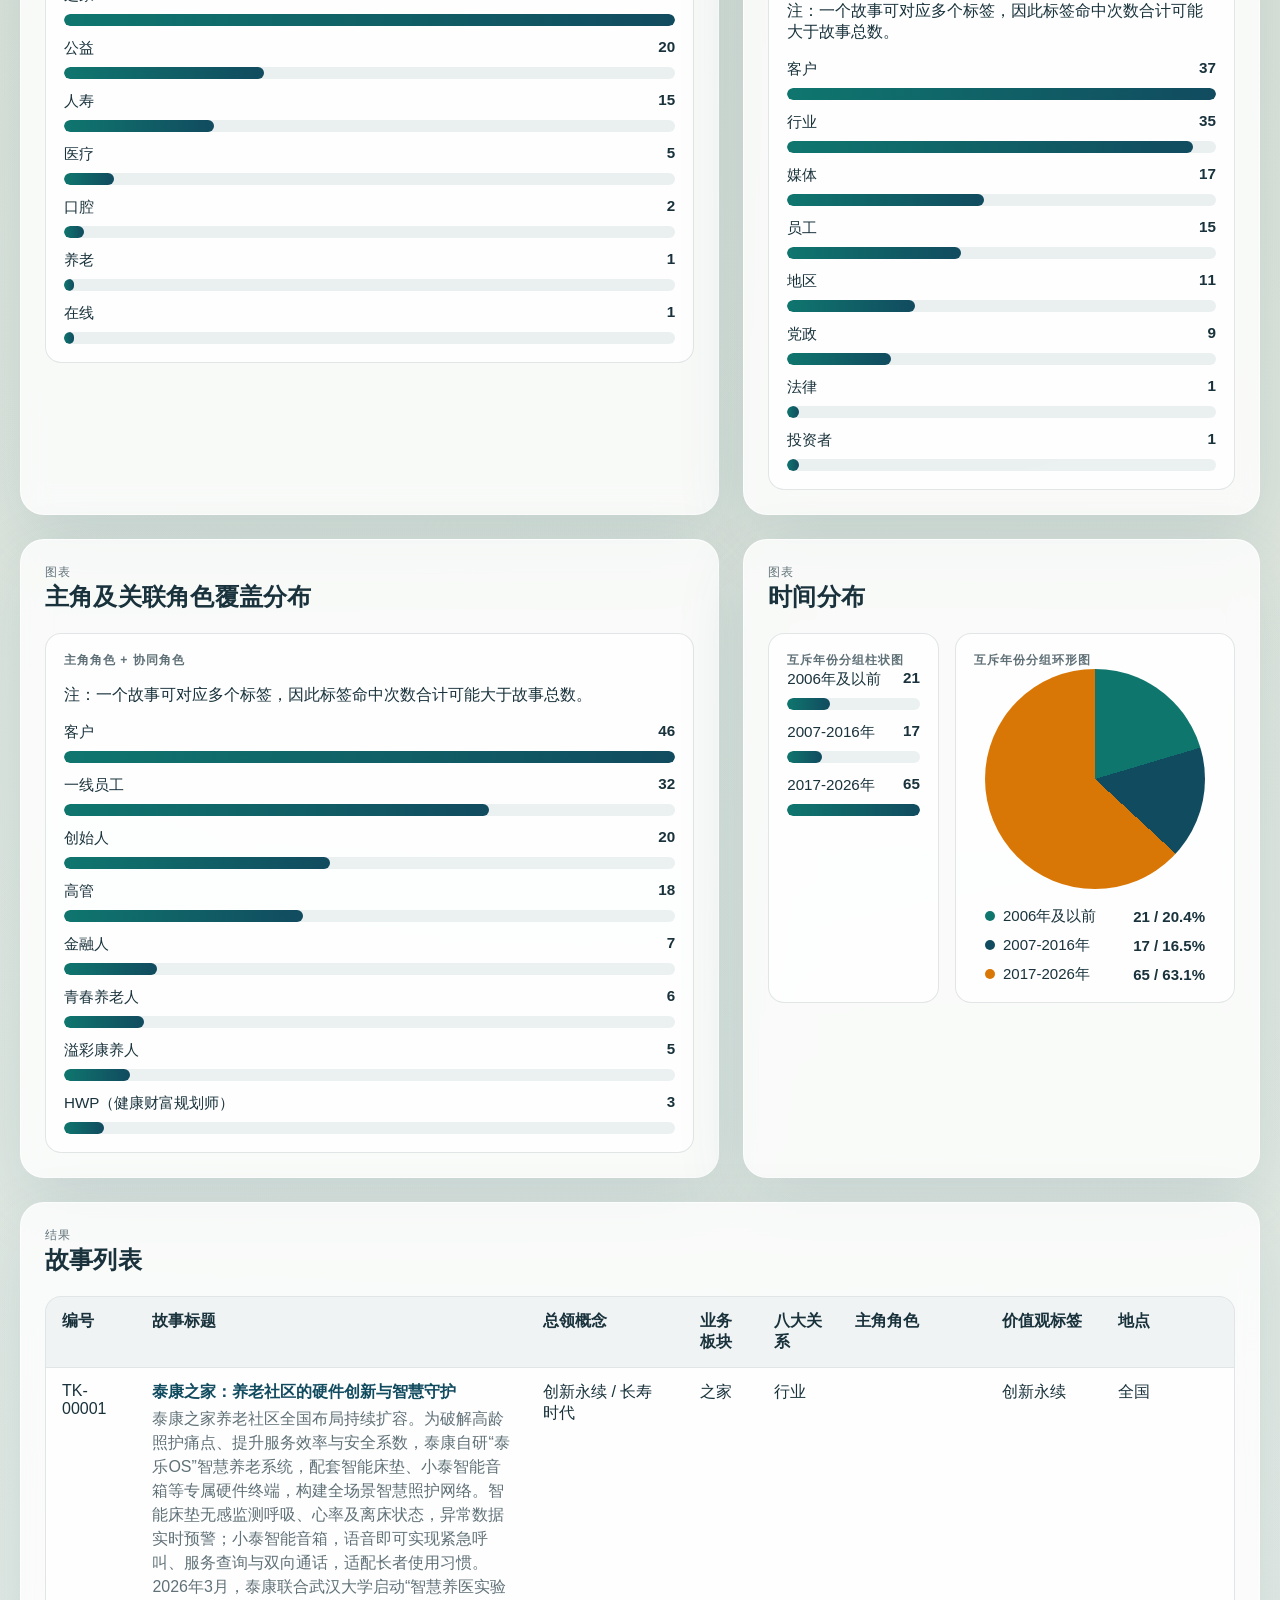
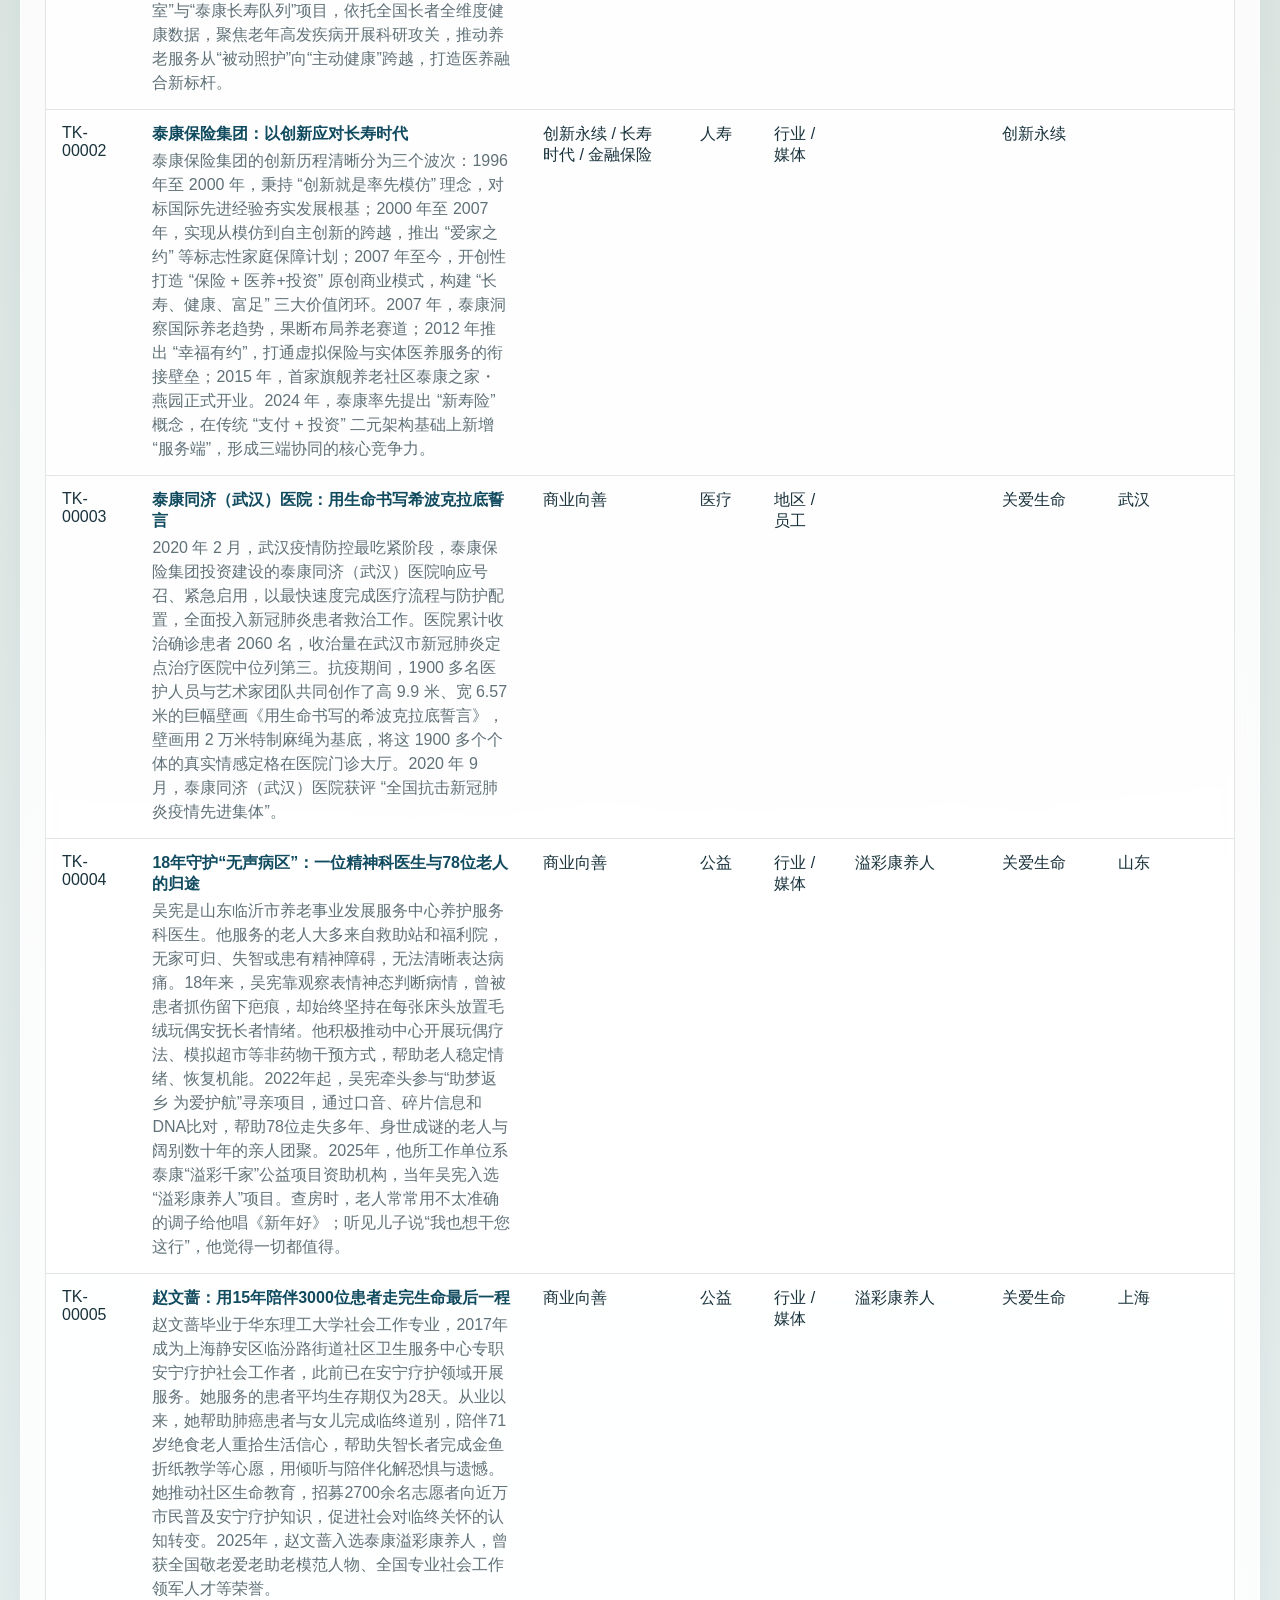
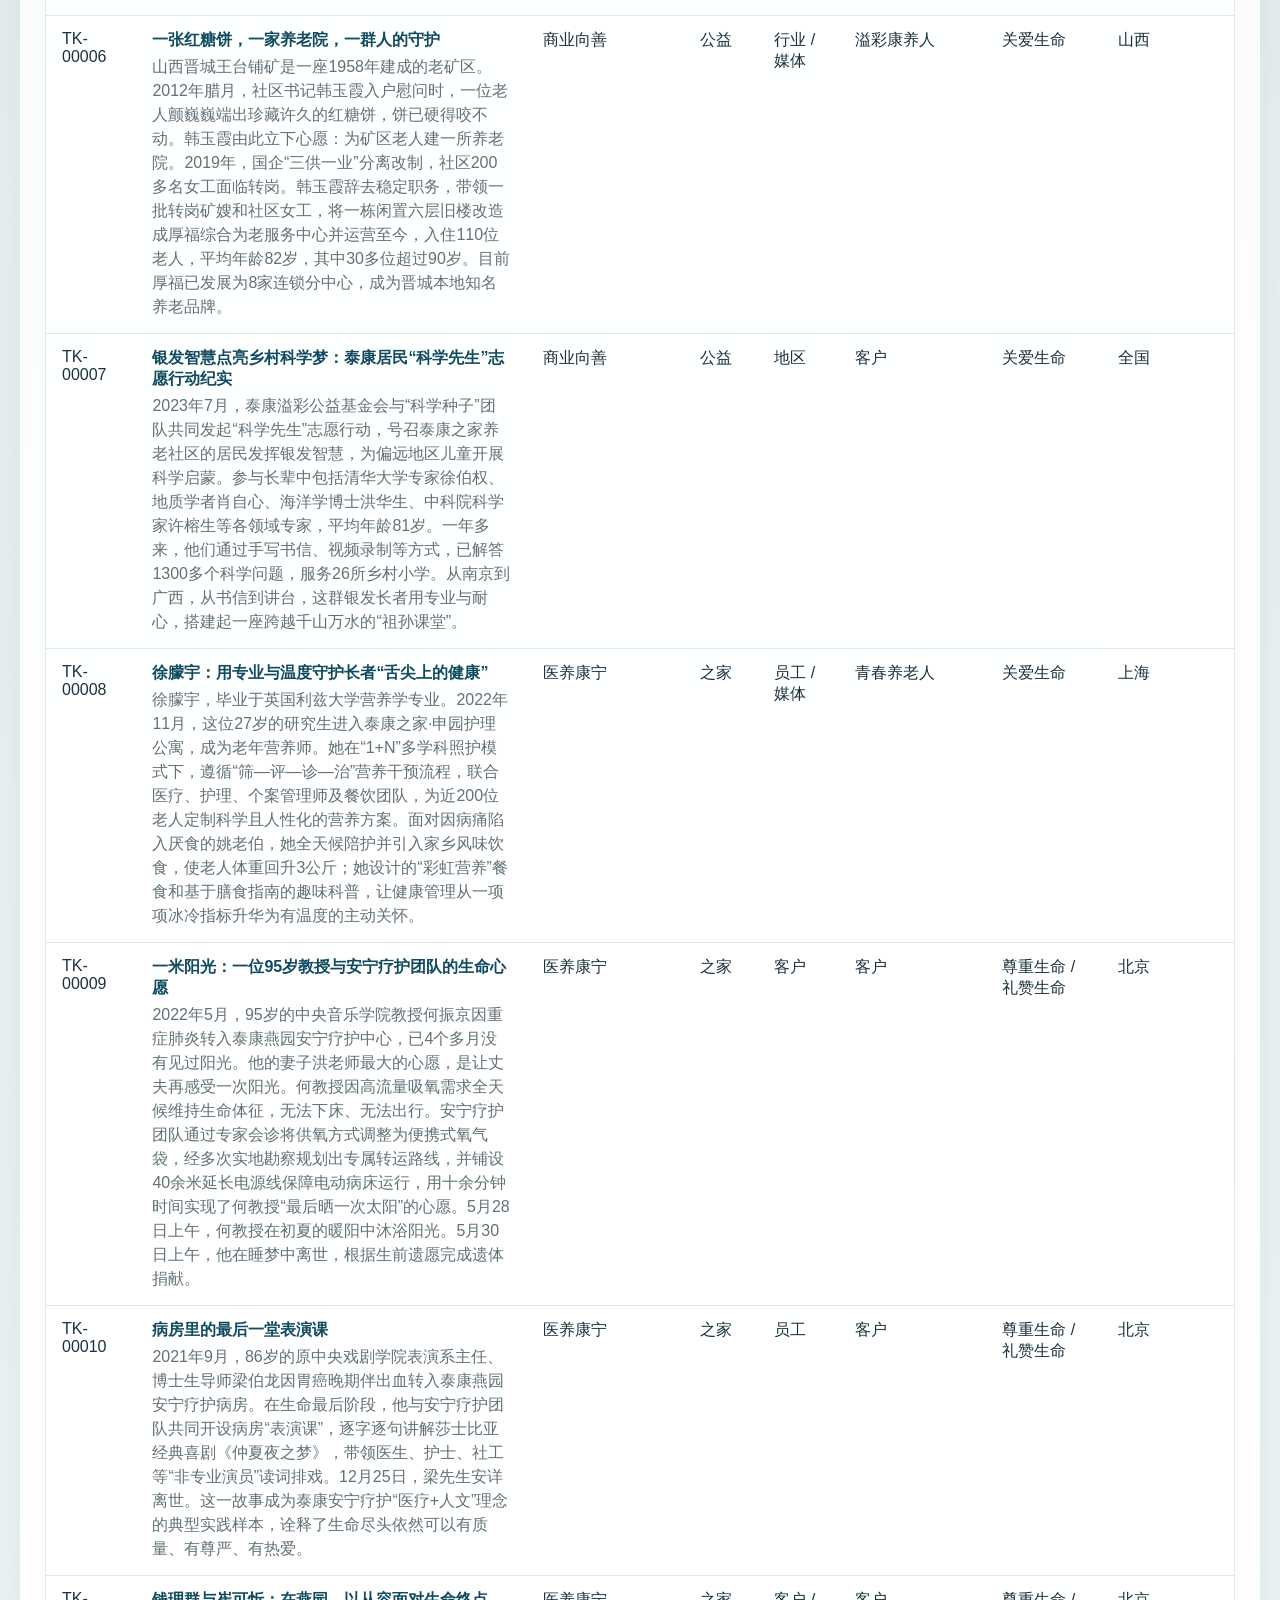
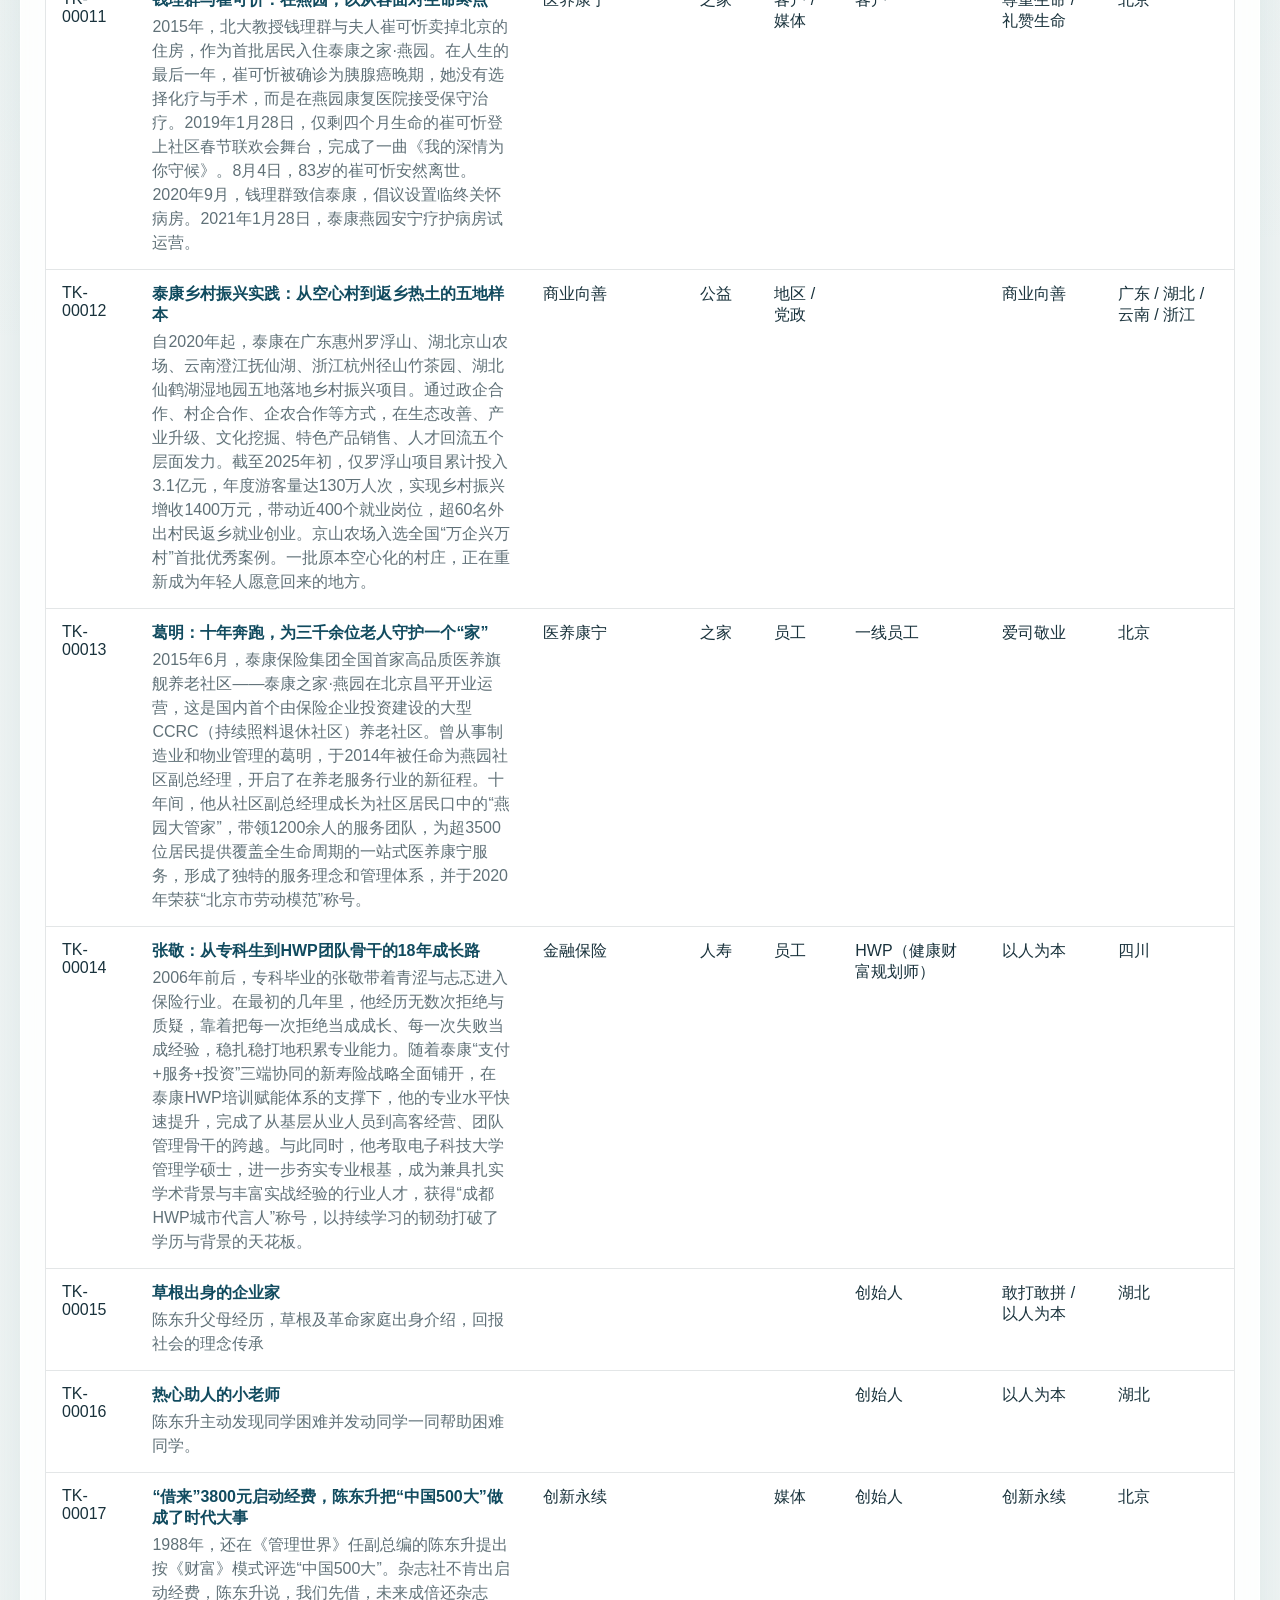
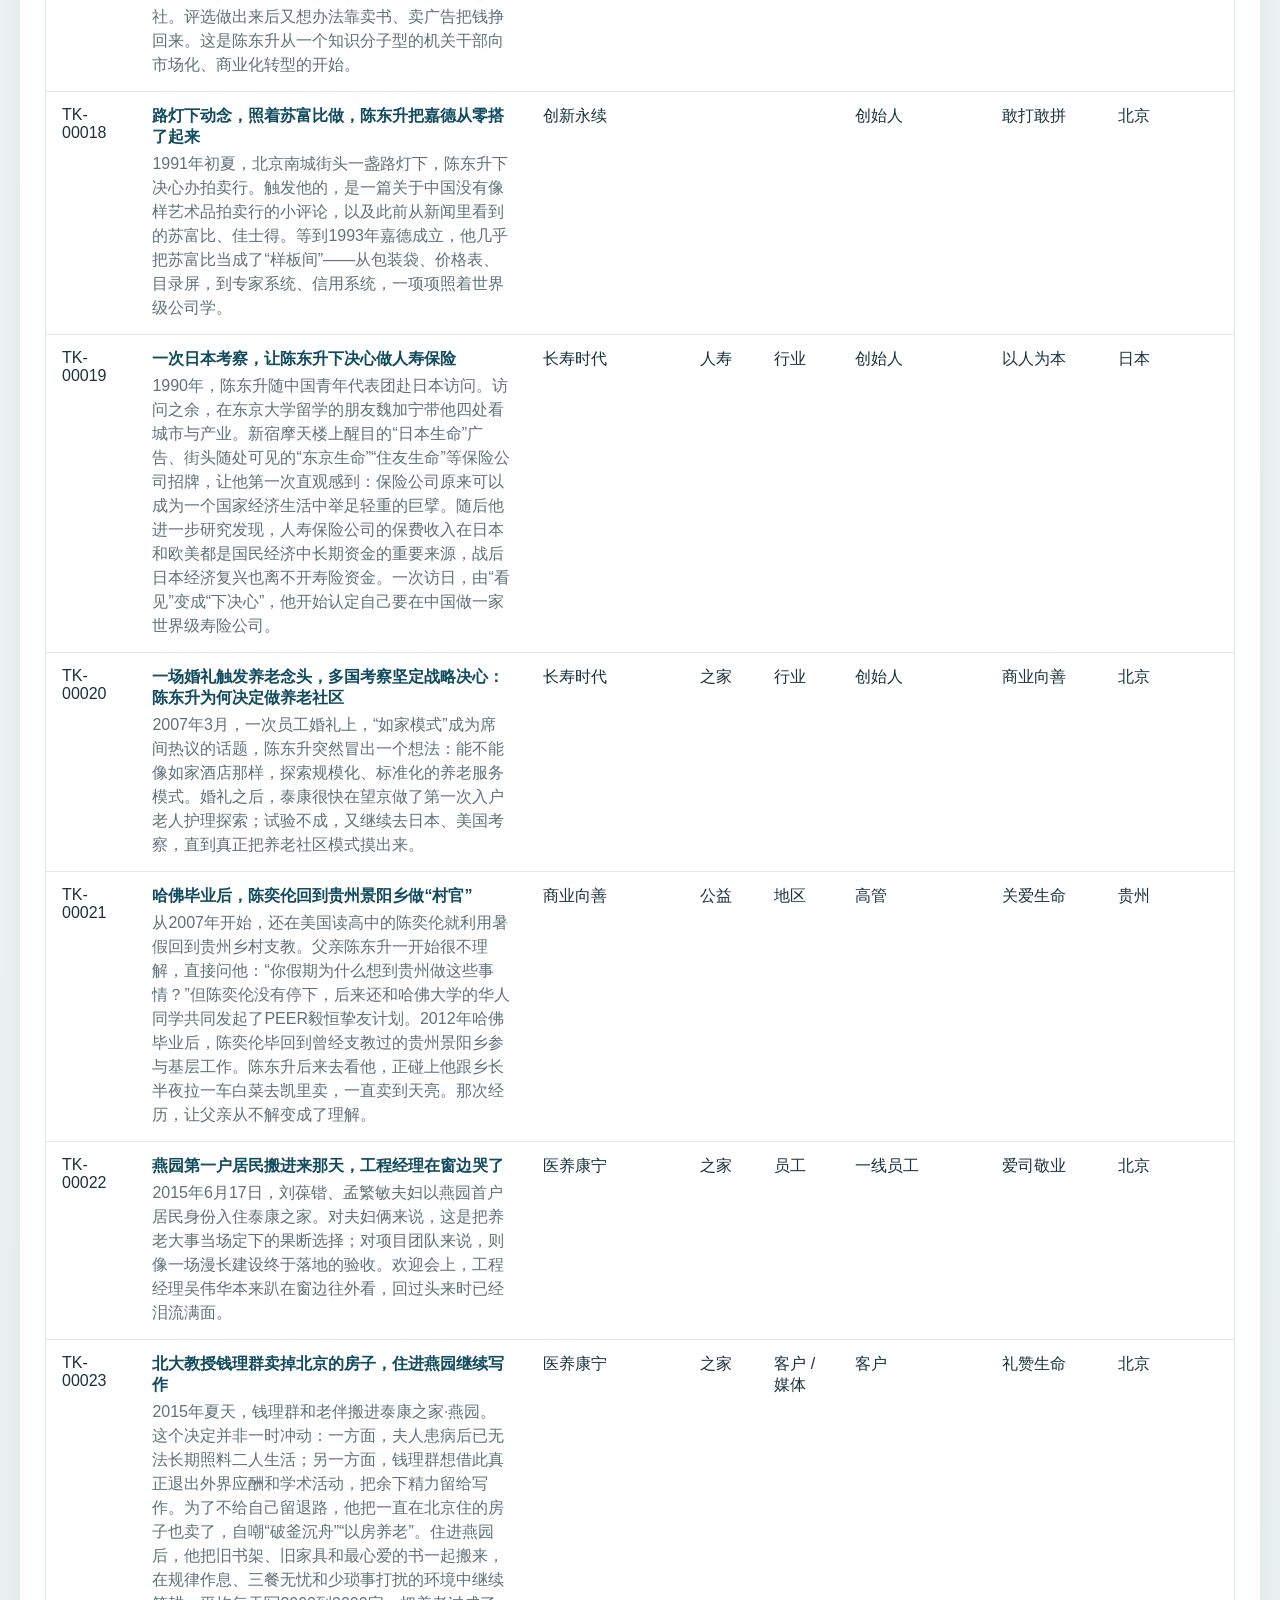
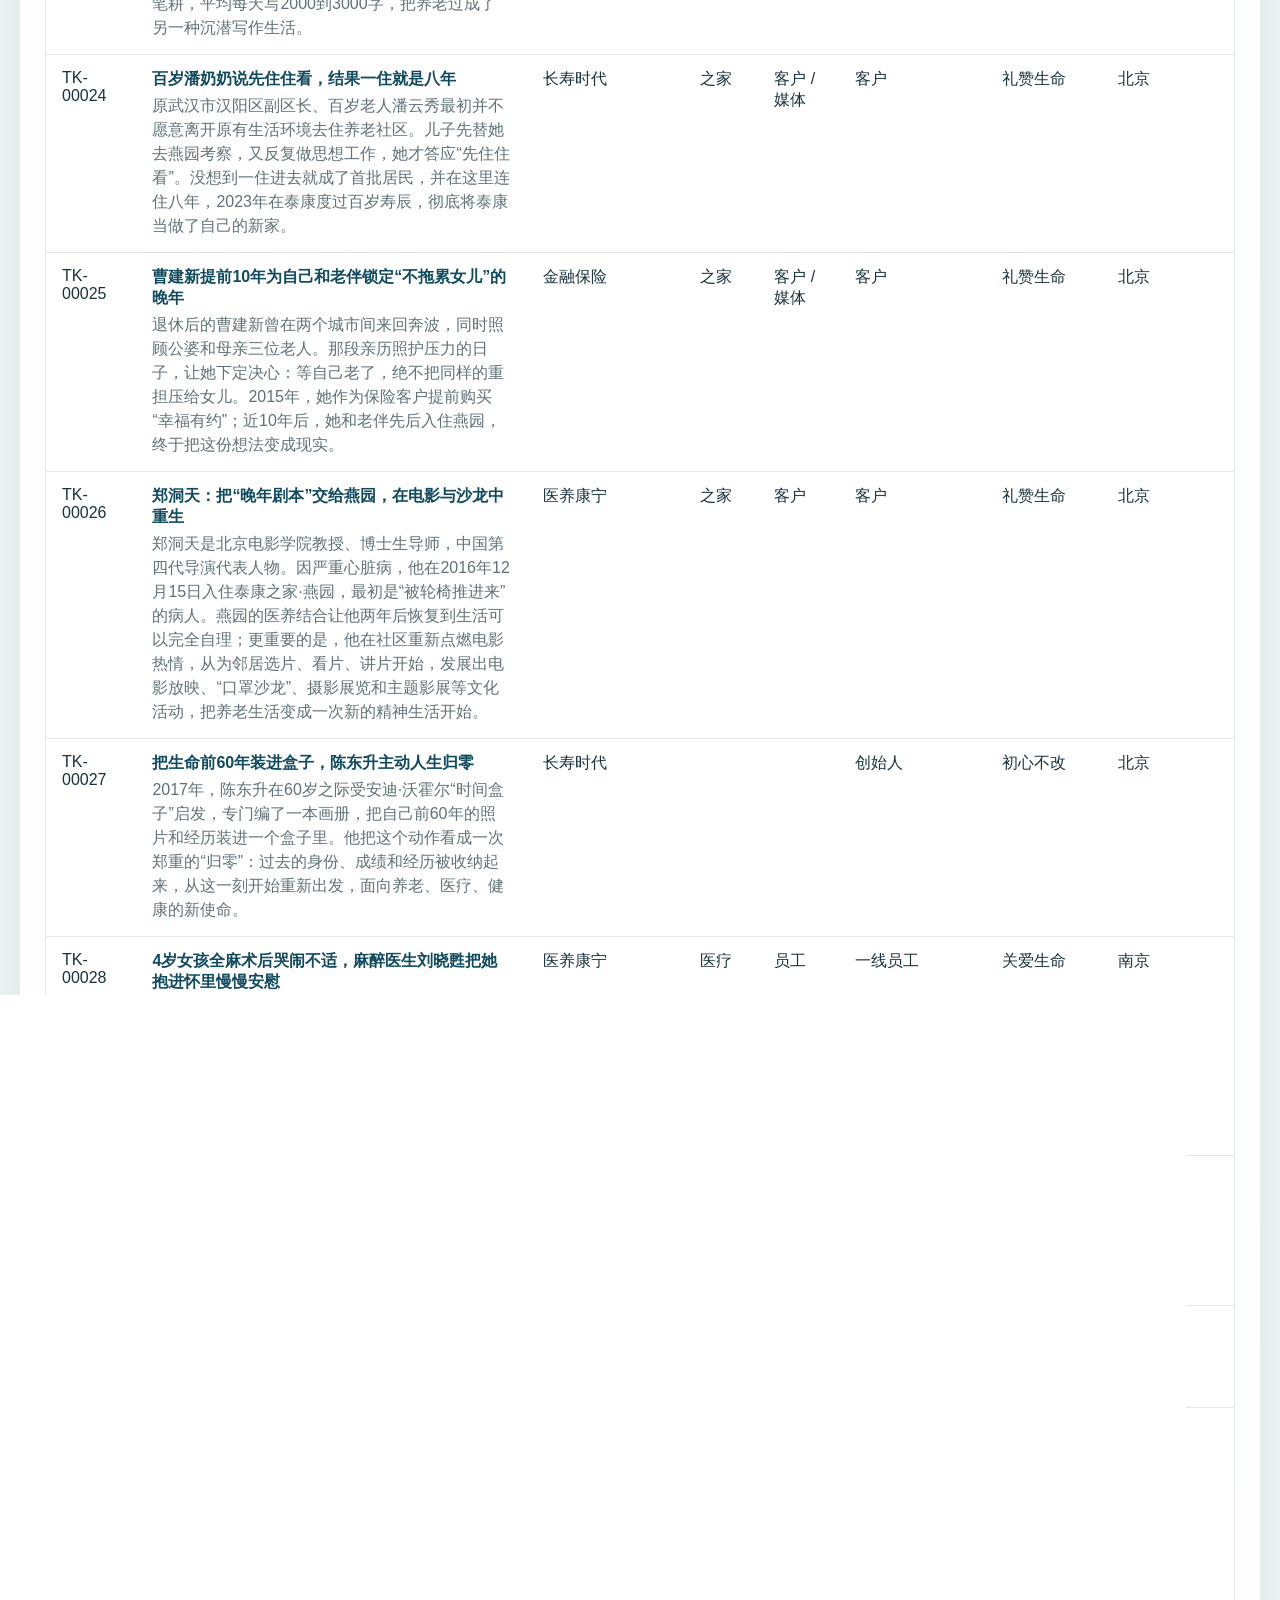
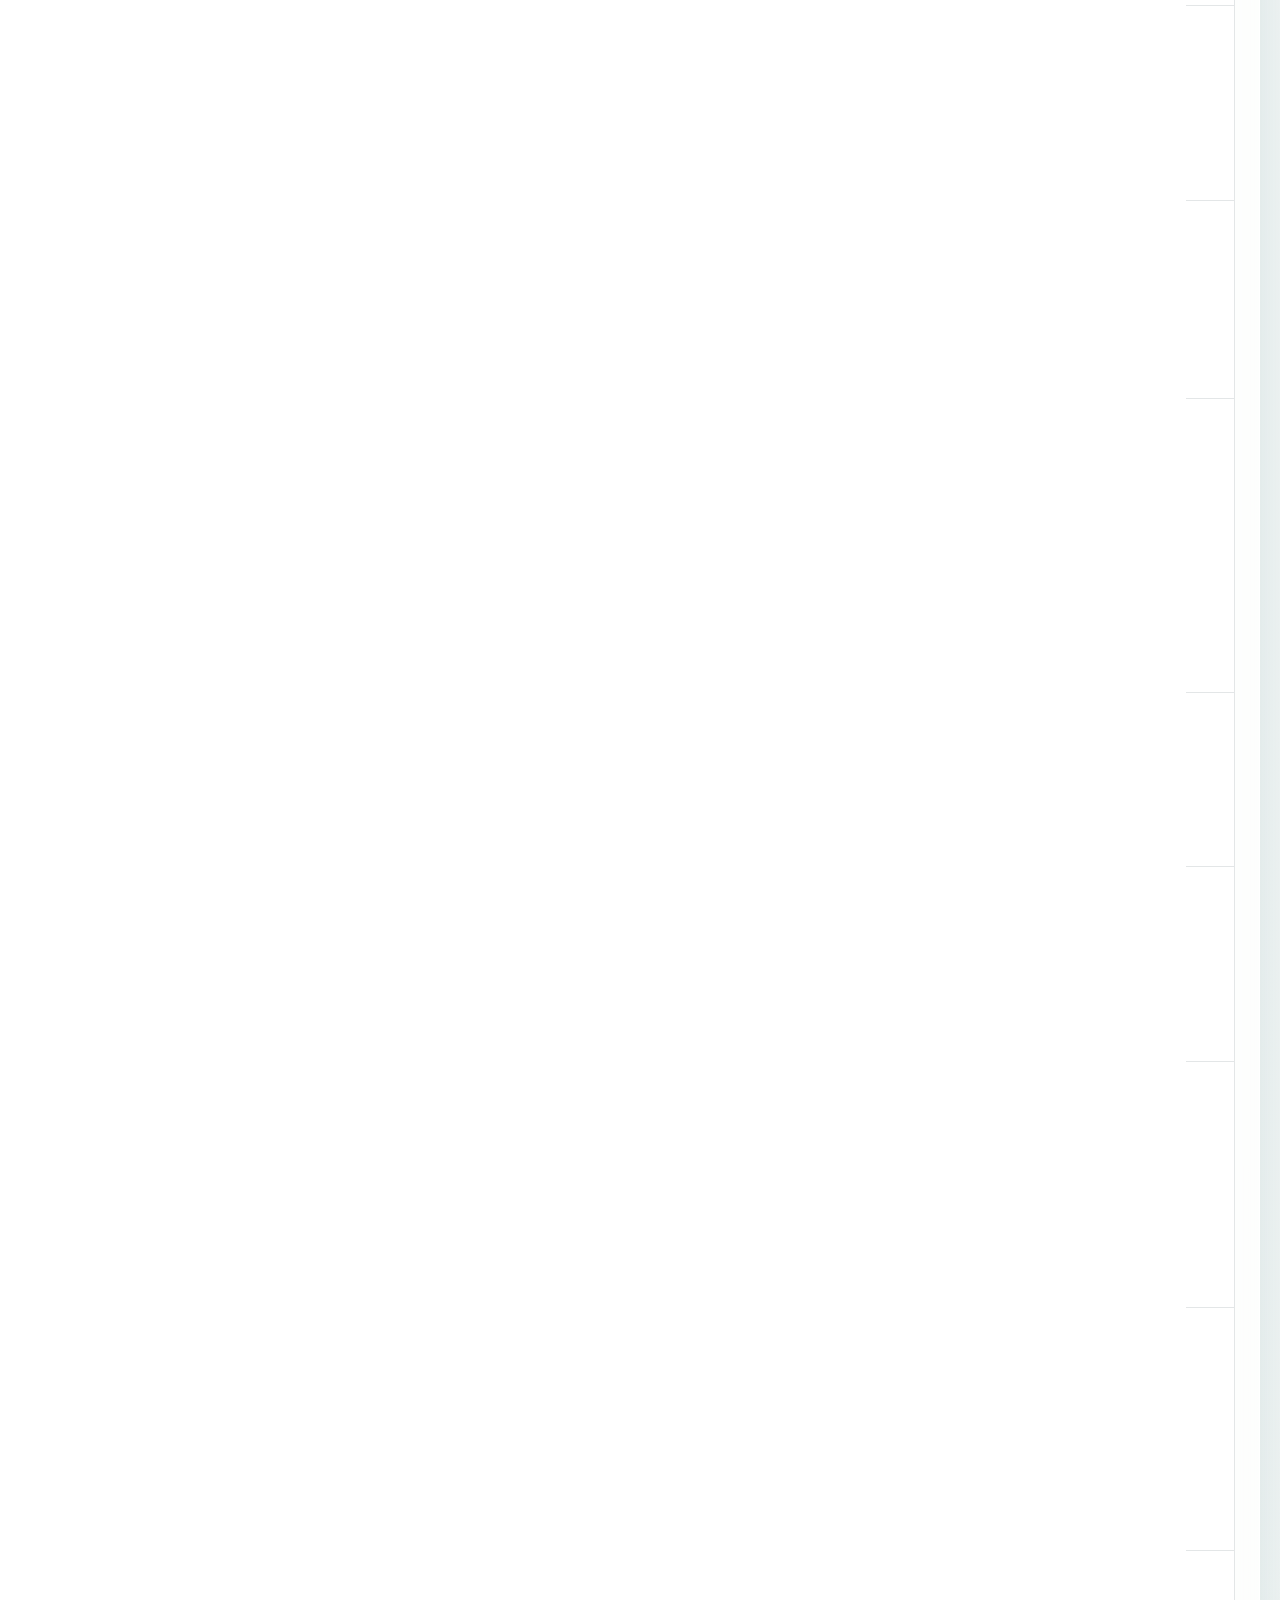
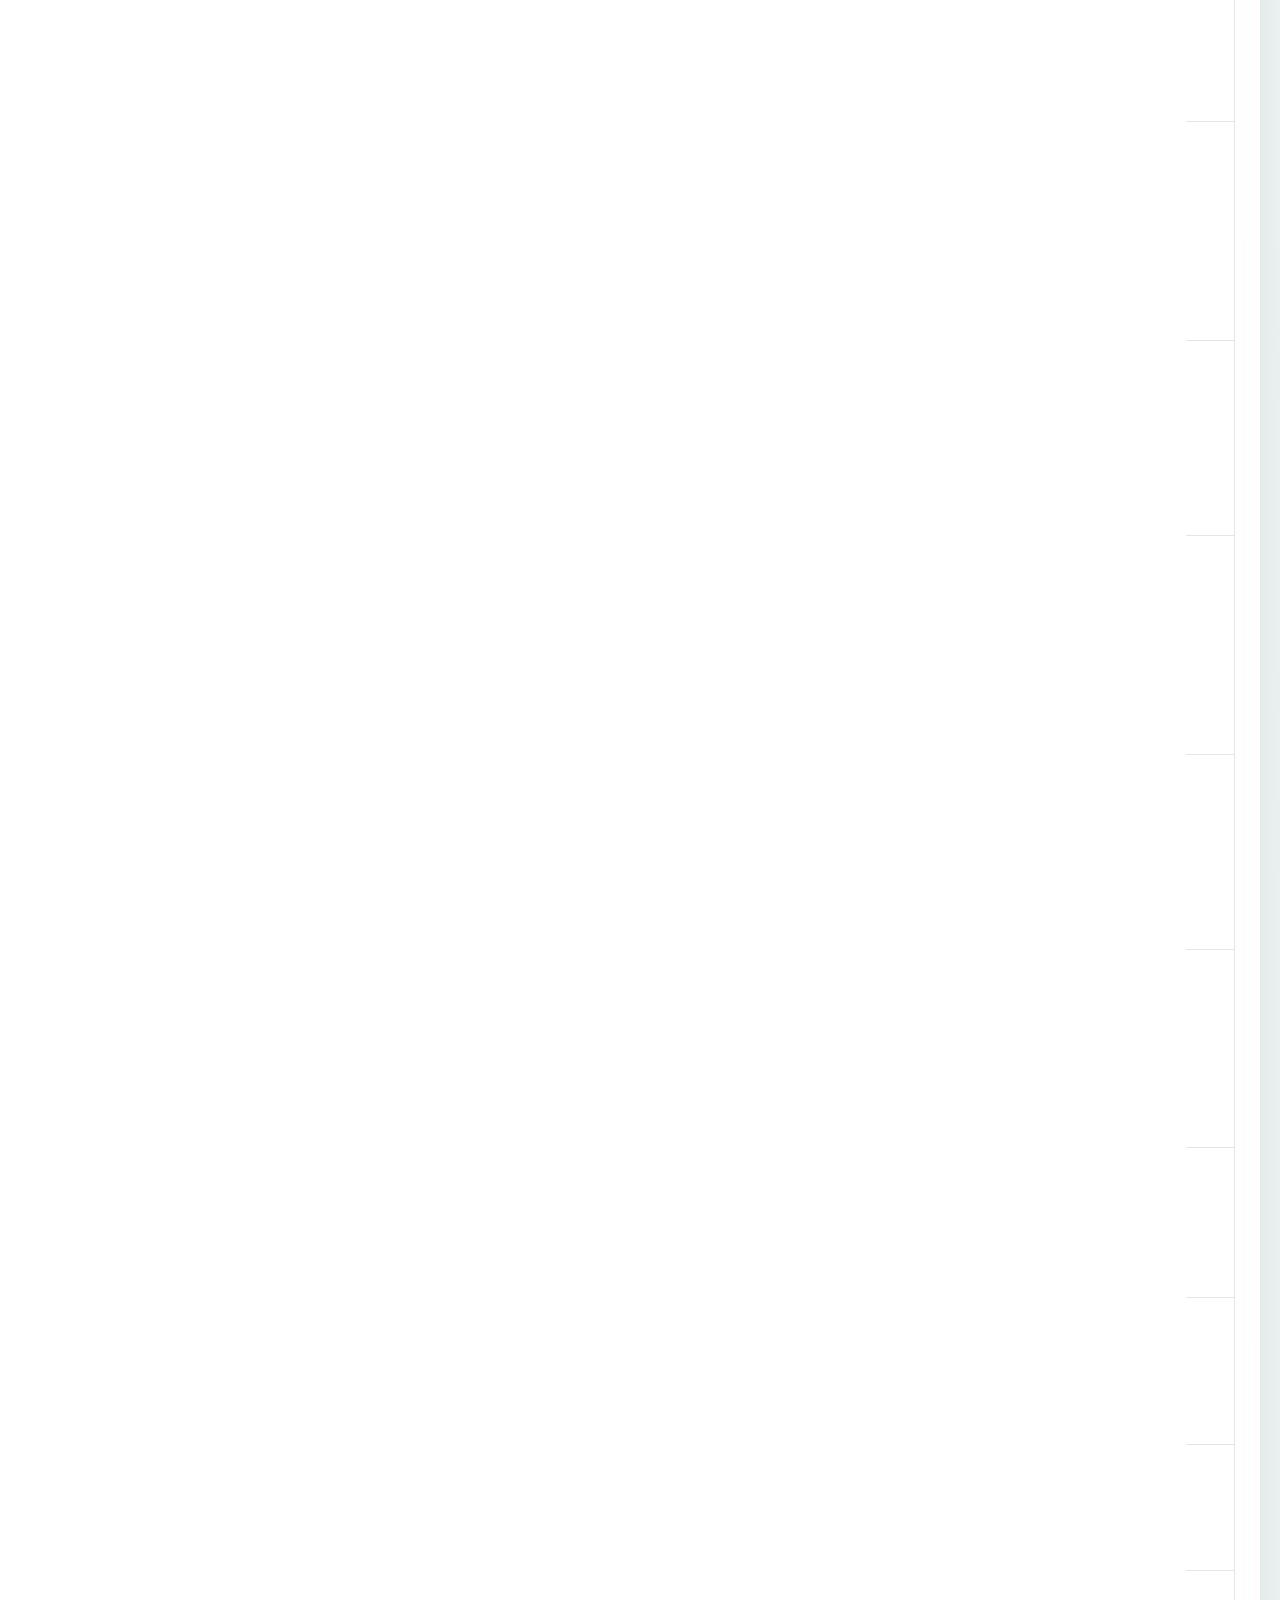
==== commit 63d8627b: "Fix source filename display and story ID search" ====
--- a/story-dashboard/index.html
+++ b/story-dashboard/index.html
@@ -16,7 +16,7 @@
             用于汇报、检索和快速浏览故事资产。核心指标、筛选结果和图表会跟随数据源自动更新。
           </p>
         </div>
-        <div class="hero-meta card" hidden>
+        <div class="hero-meta card">
           <p class="meta-label">数据来源</p>
           <p class="meta-value" id="source-file">-</p>
           <p class="meta-label">最近生成</p>
@@ -65,7 +65,7 @@
             <input
               id="keyword-input"
               type="search"
-              placeholder="支持搜索标题、摘要、金句、背景、核心情节、地点等字段"
+              placeholder="支持搜索编号、标题、摘要、金句、背景、核心情节、地点等字段"
             />
           </label>
           <div class="result-bar">
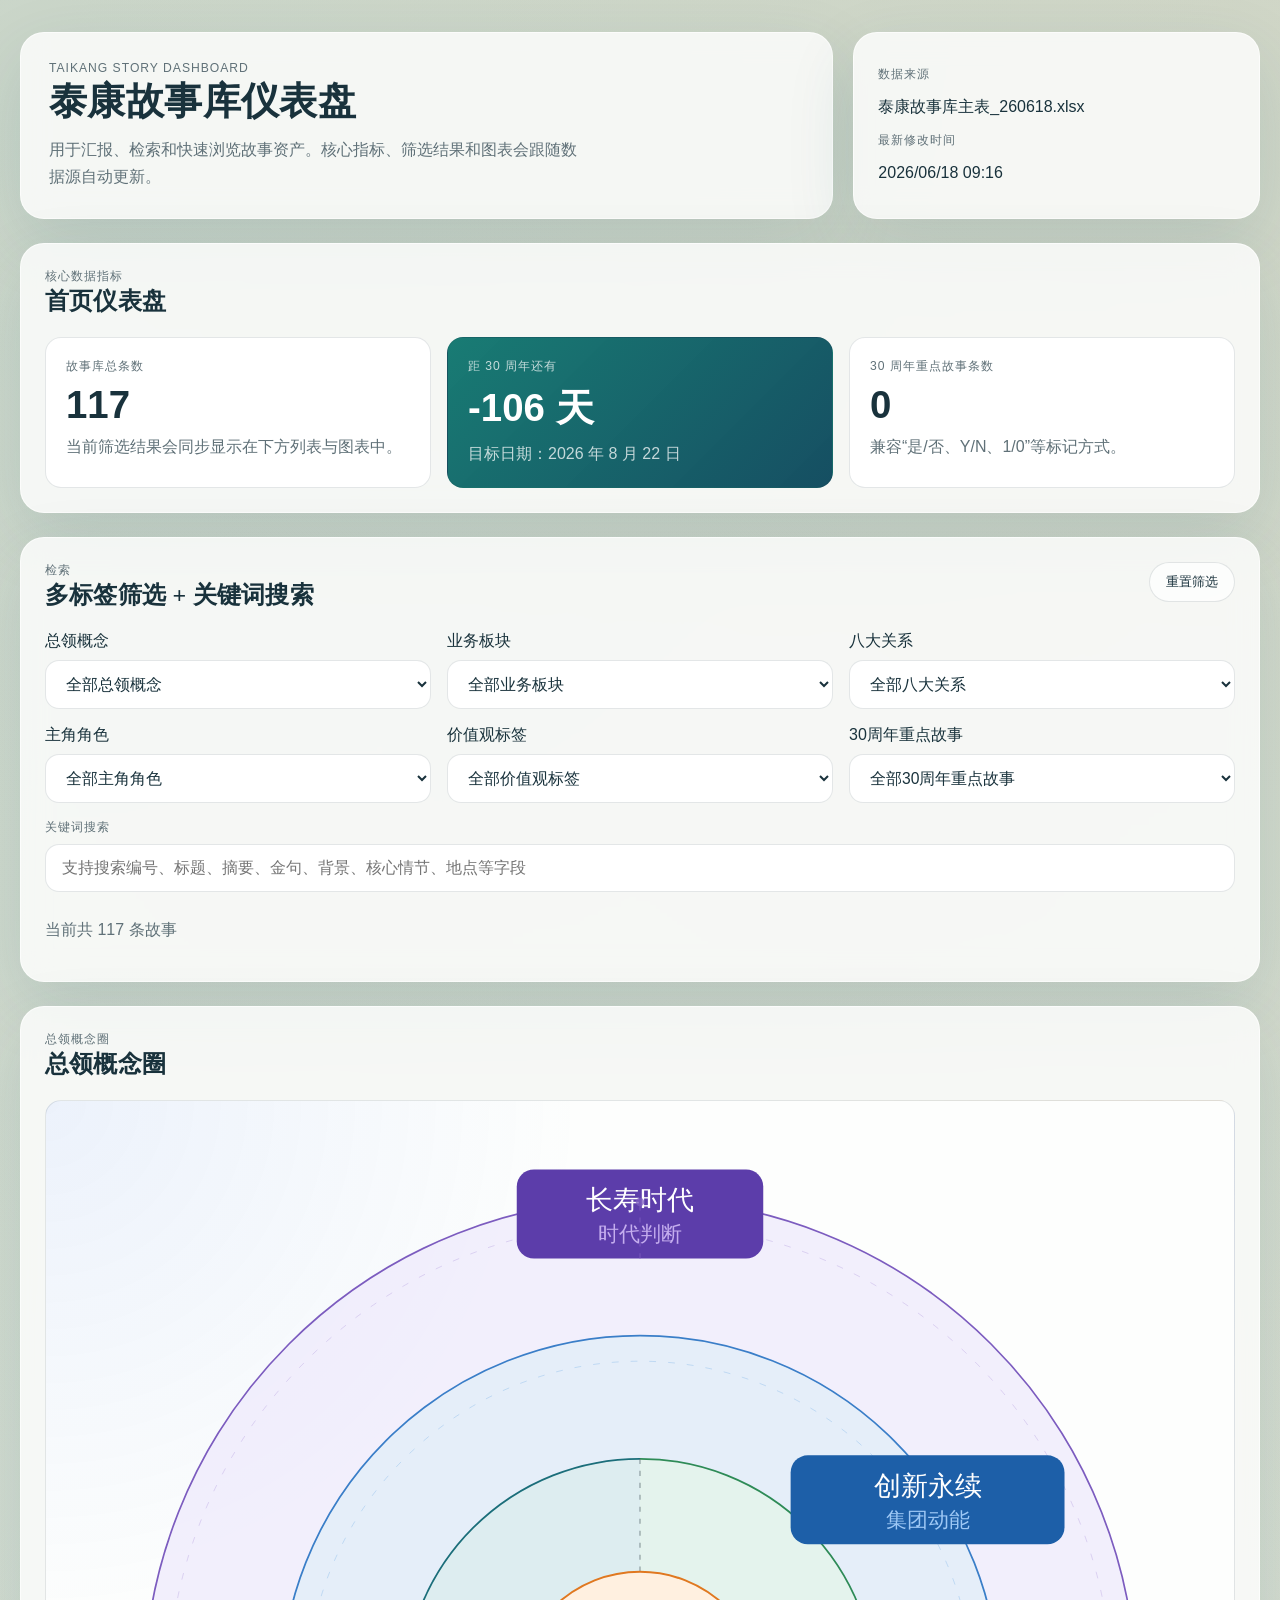
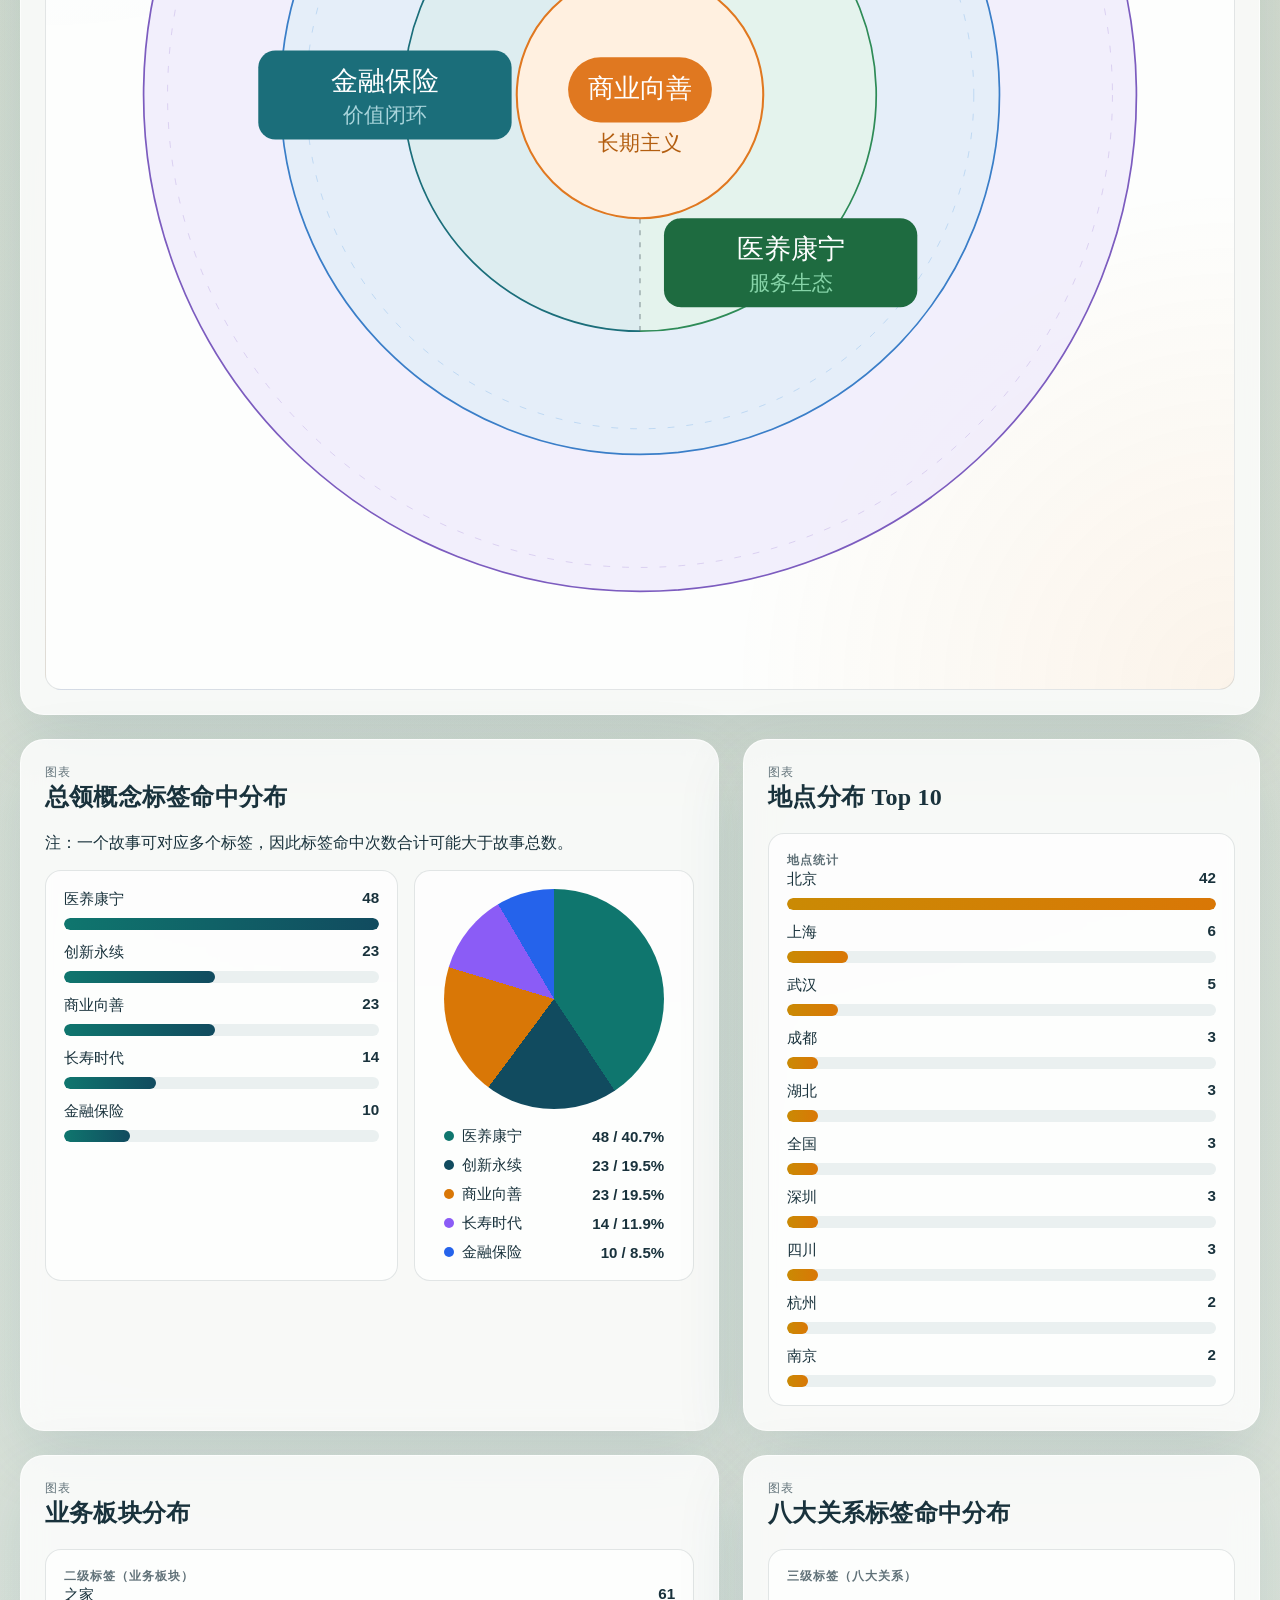
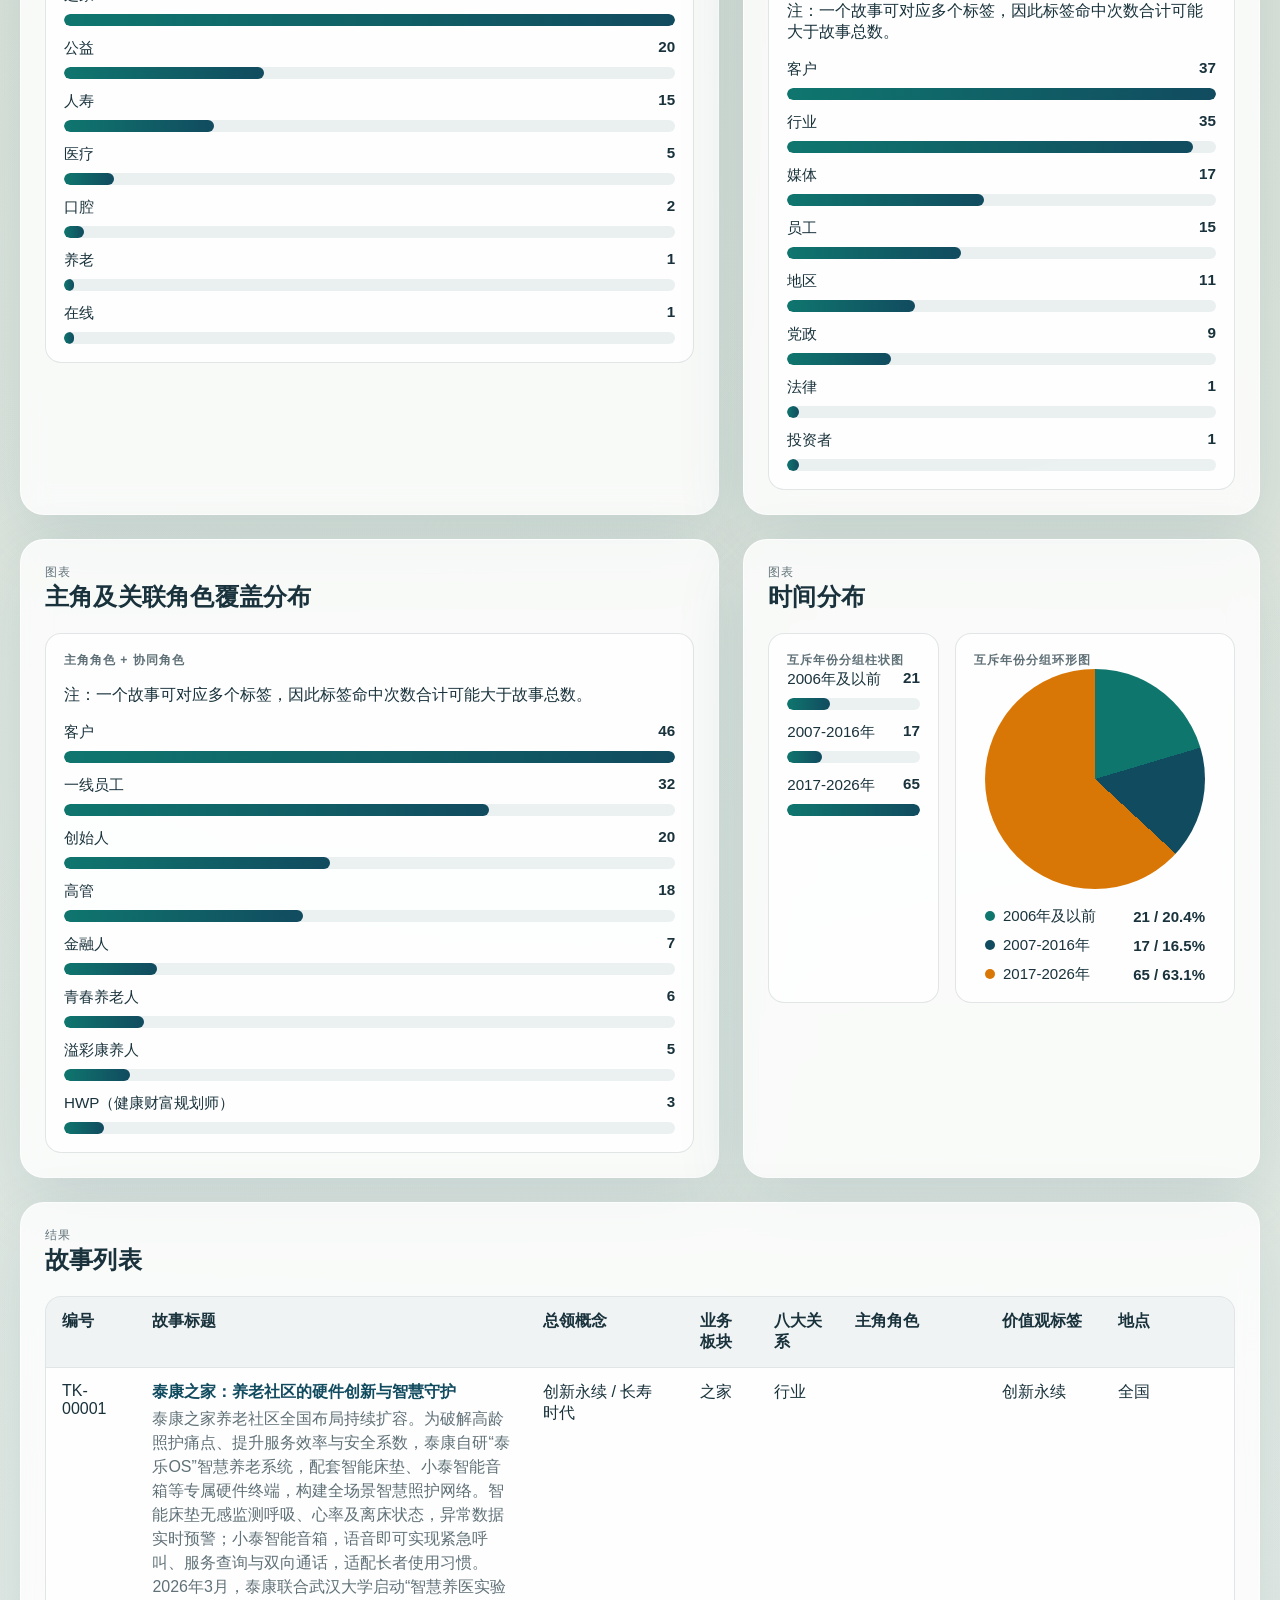
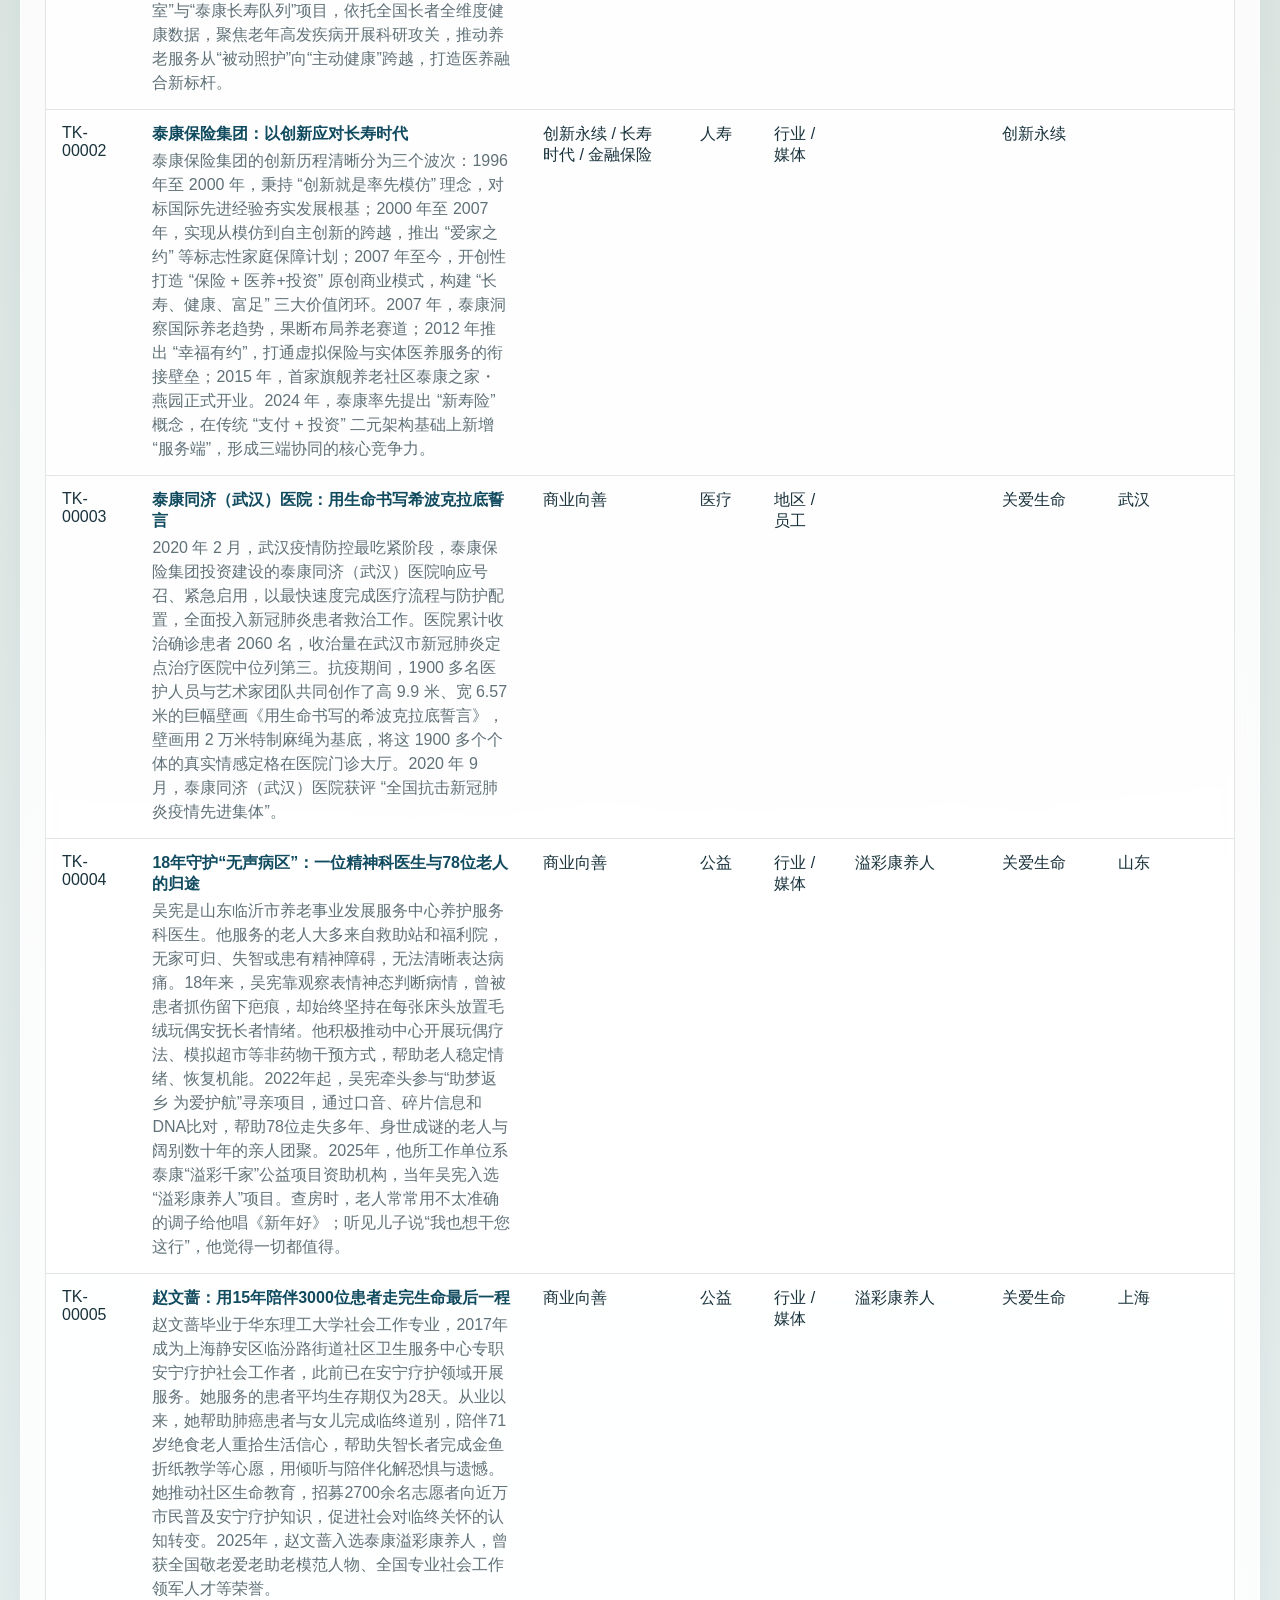
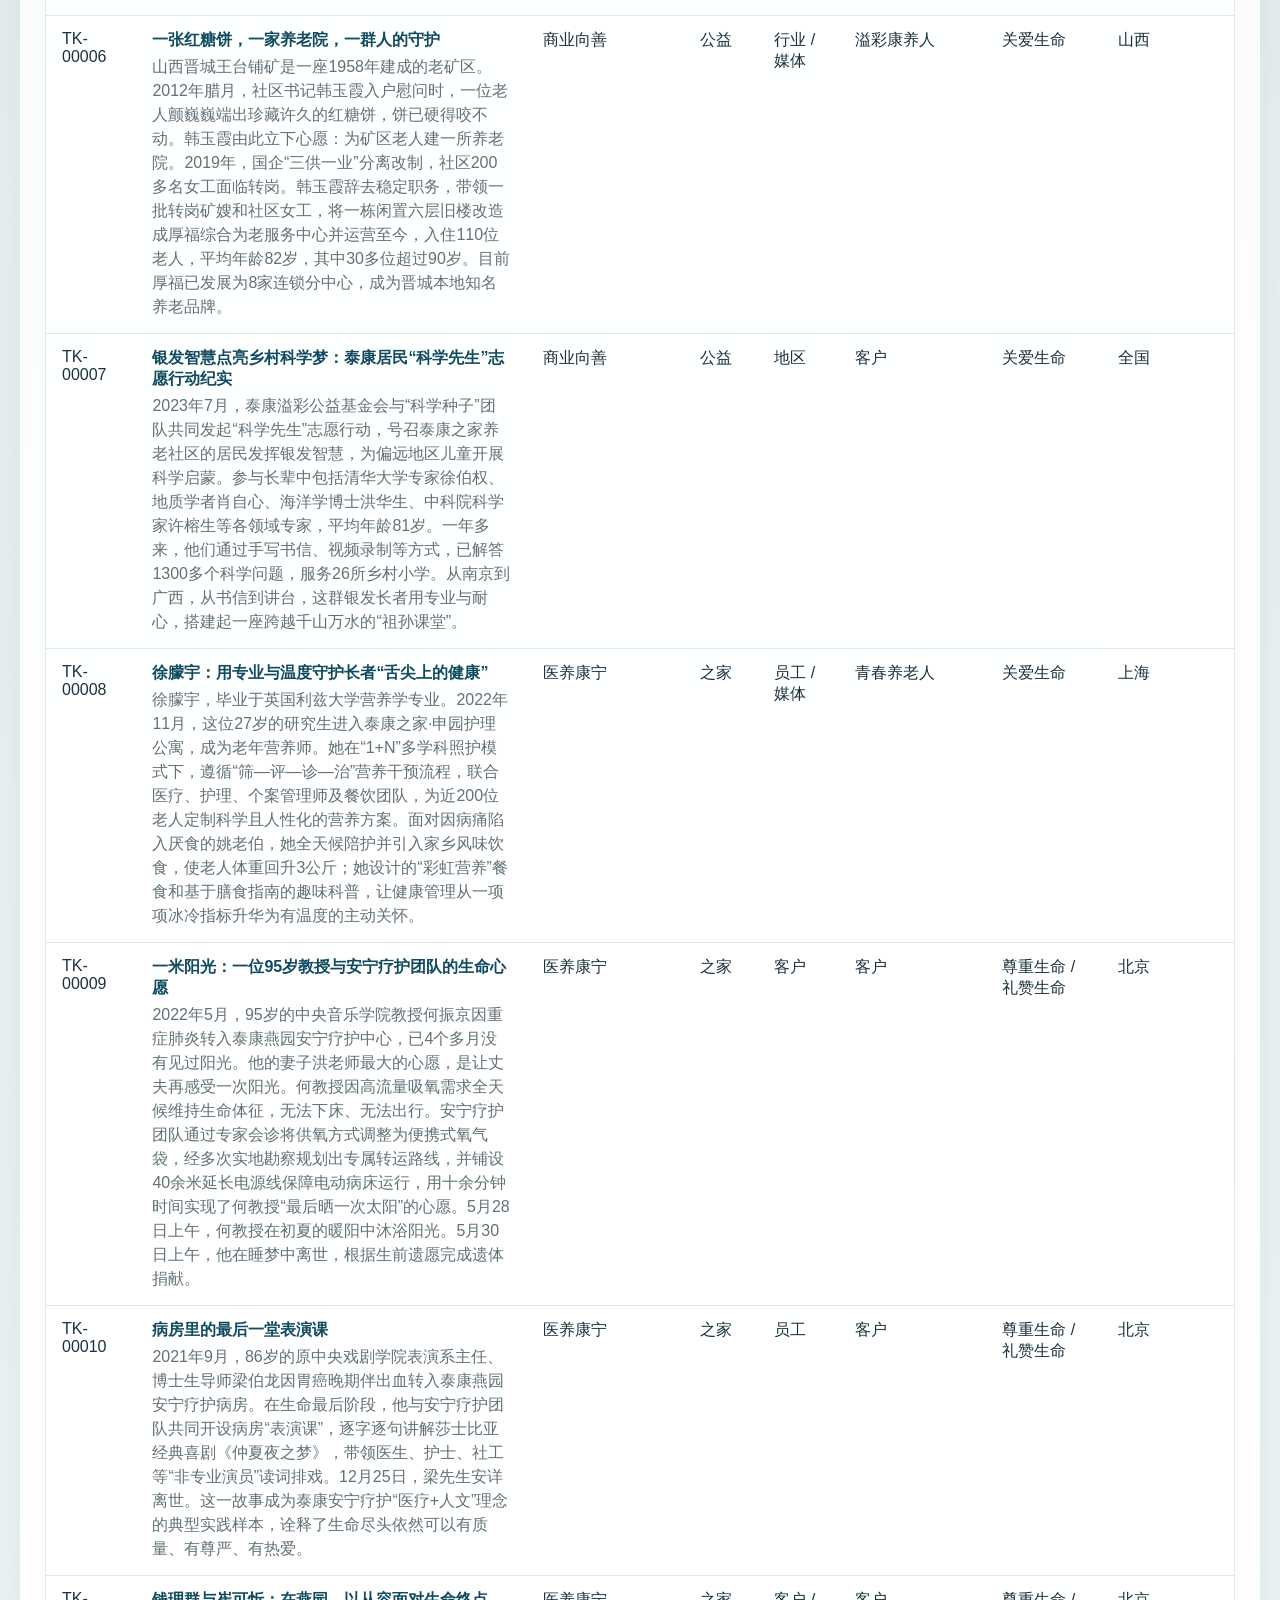
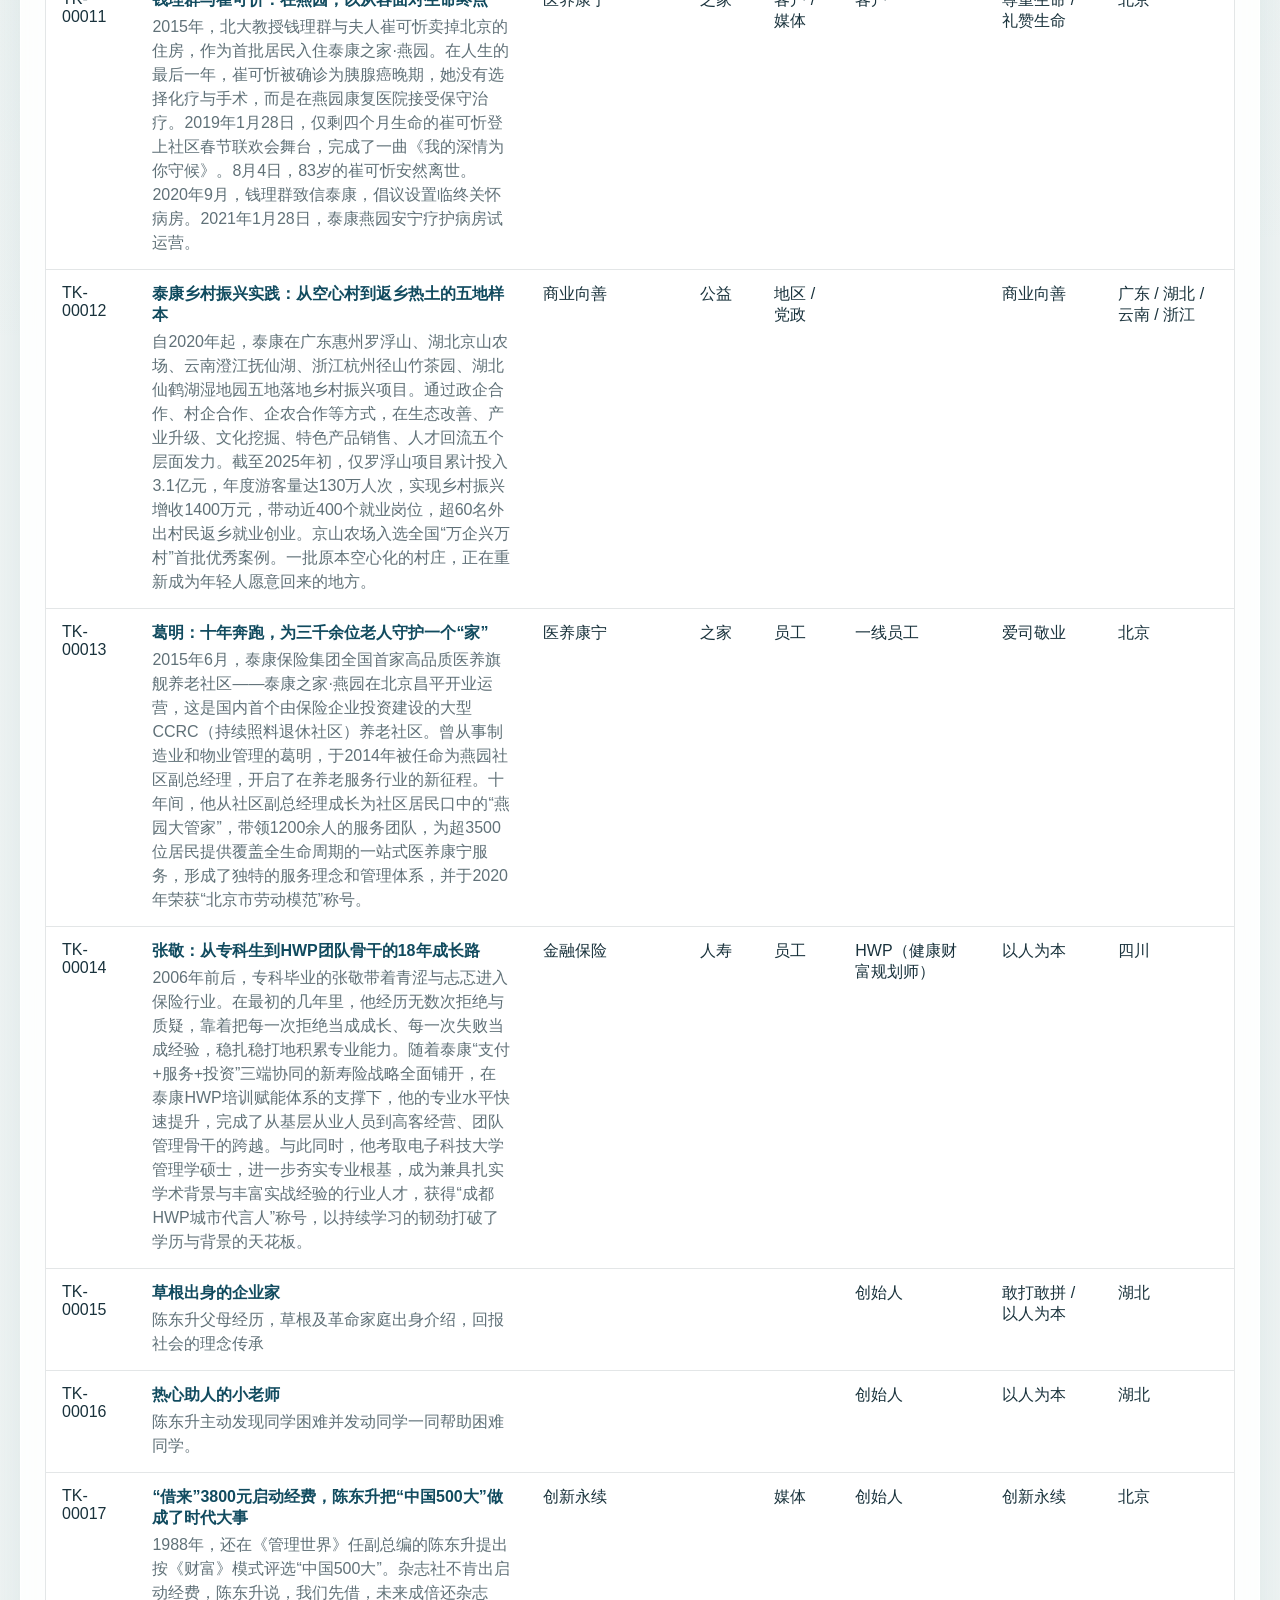
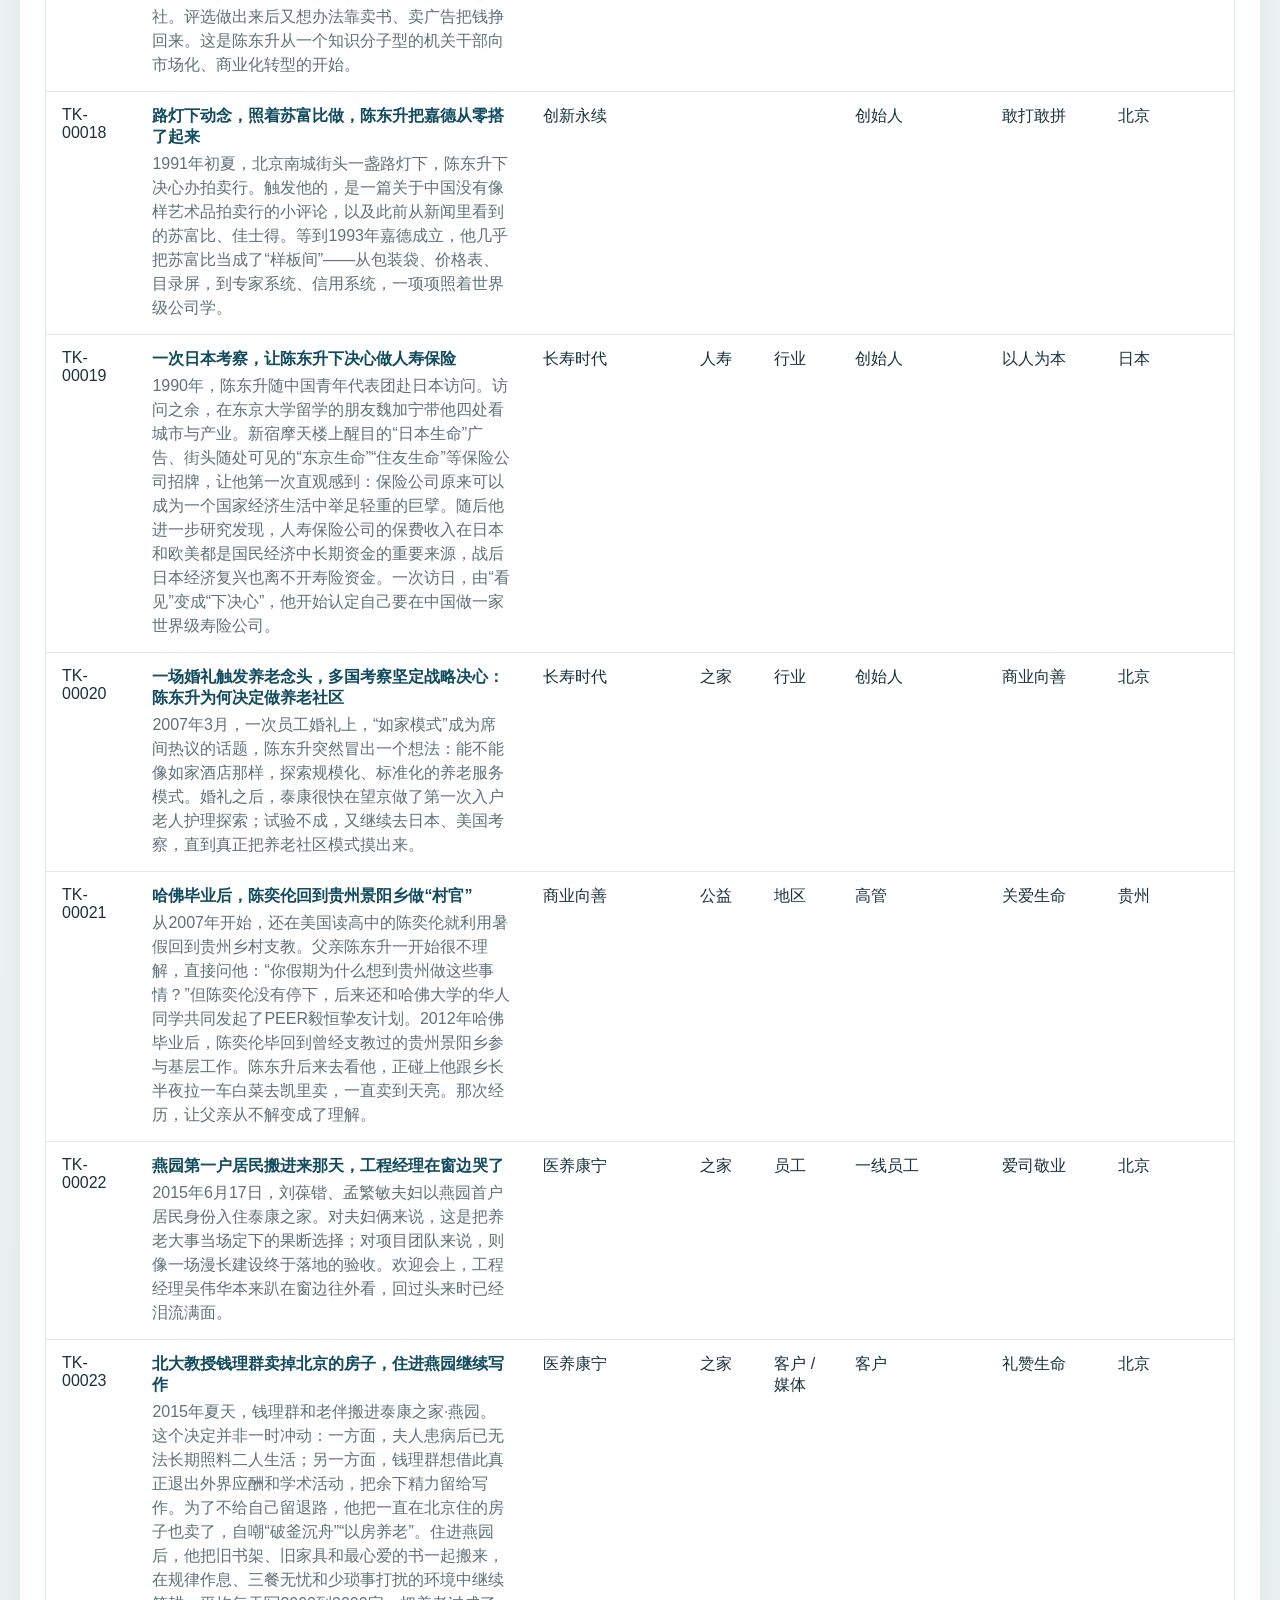
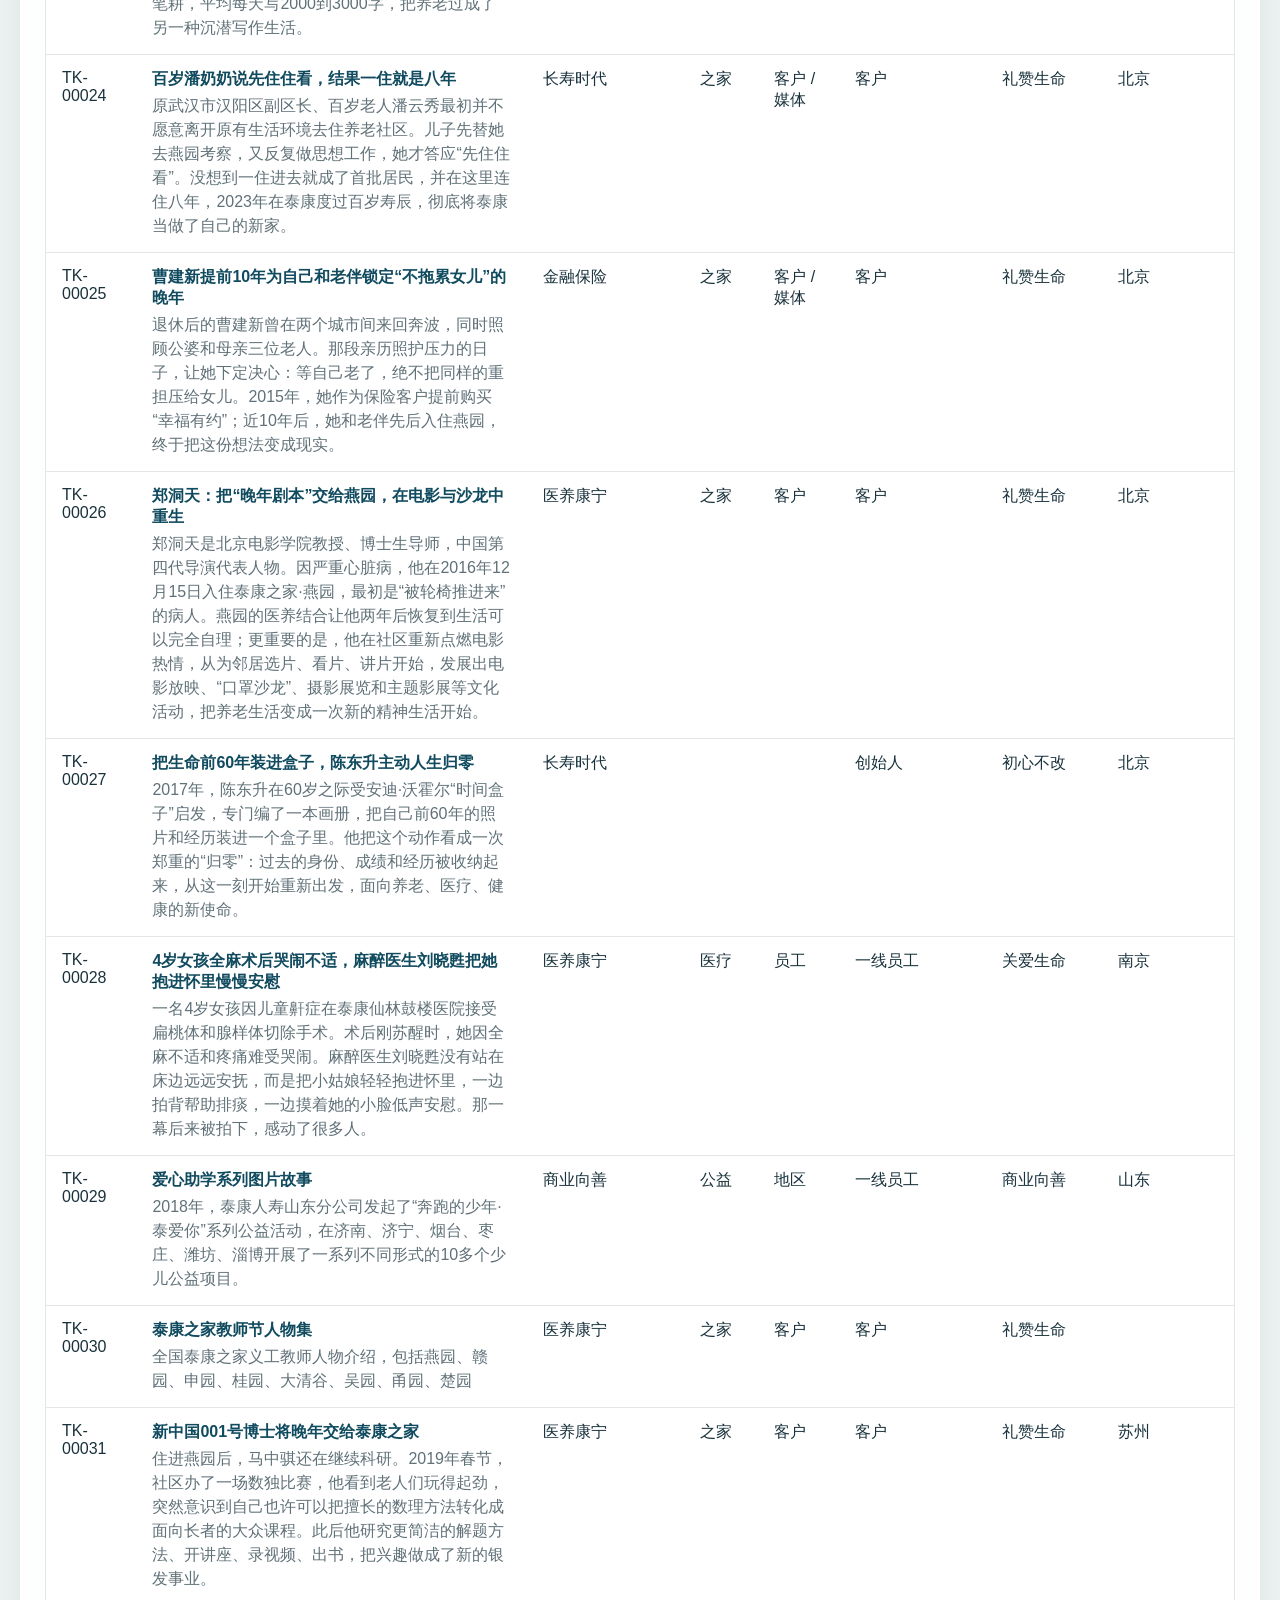
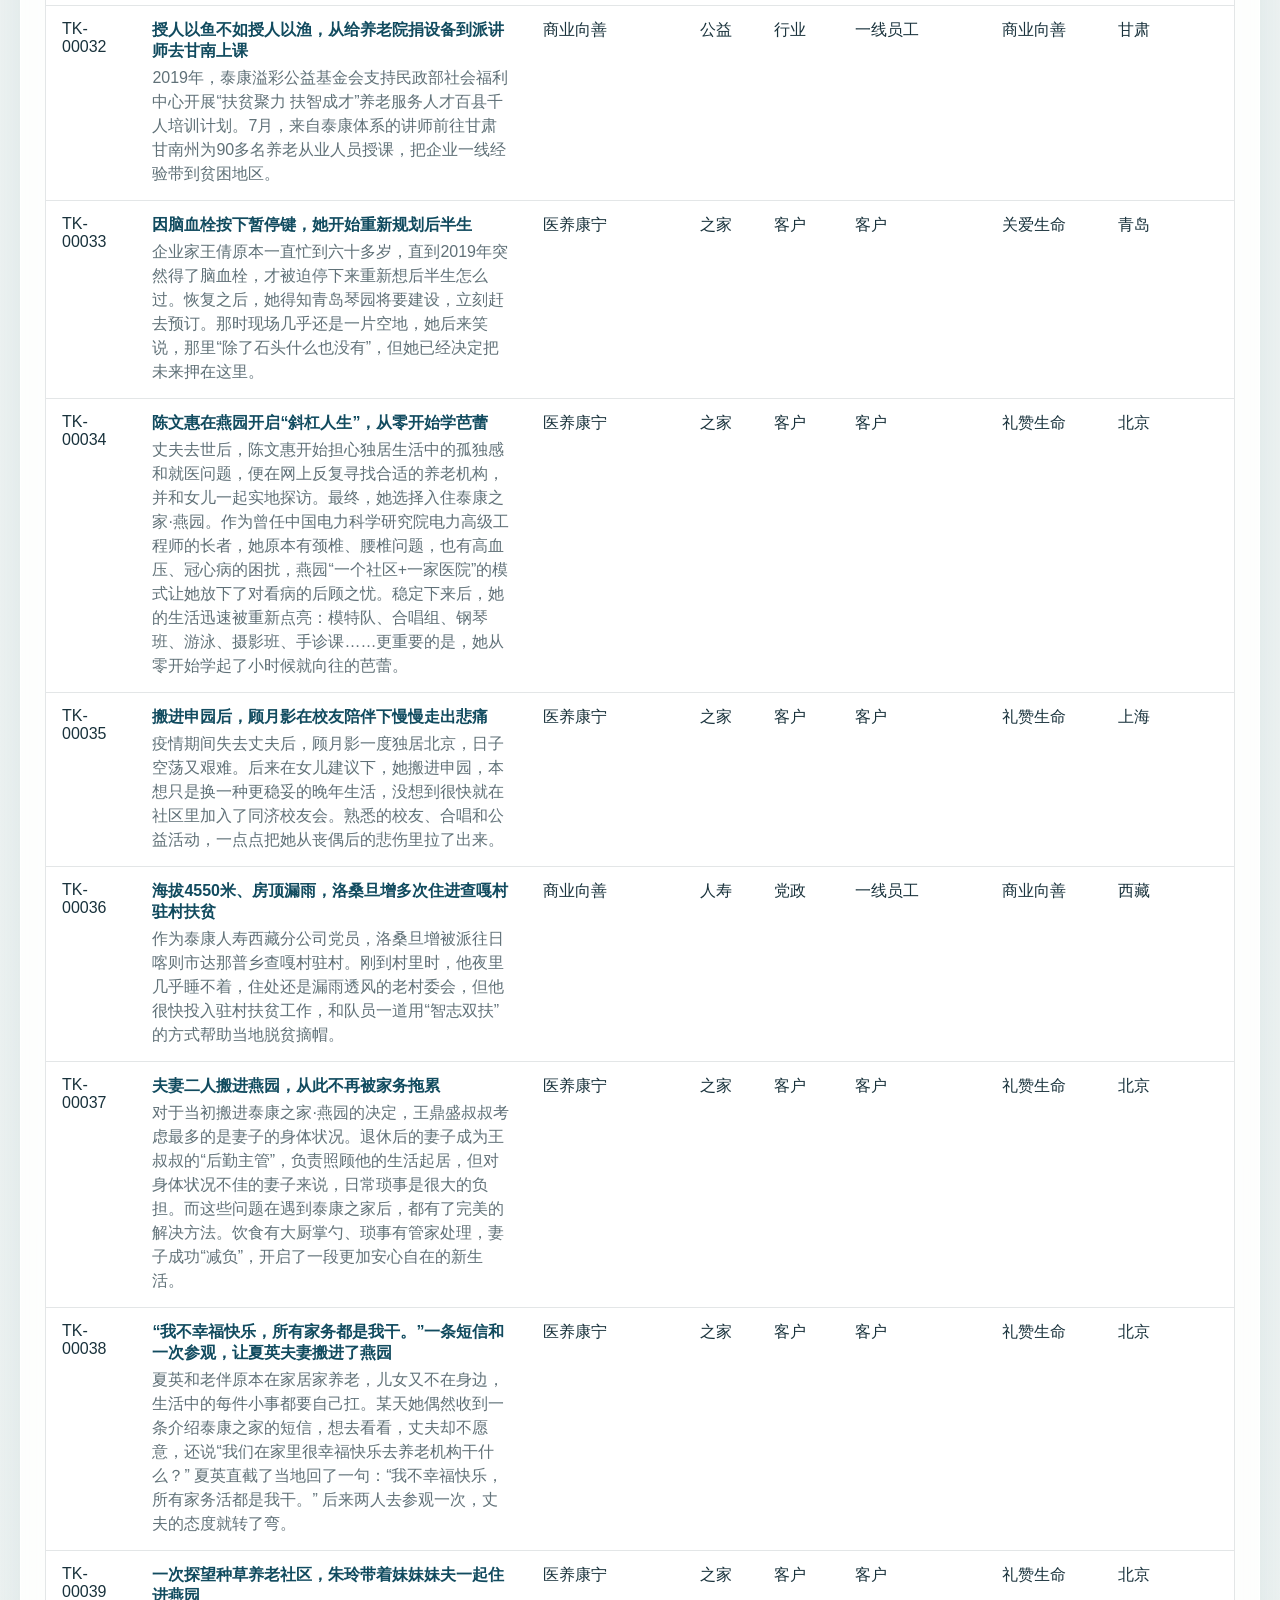
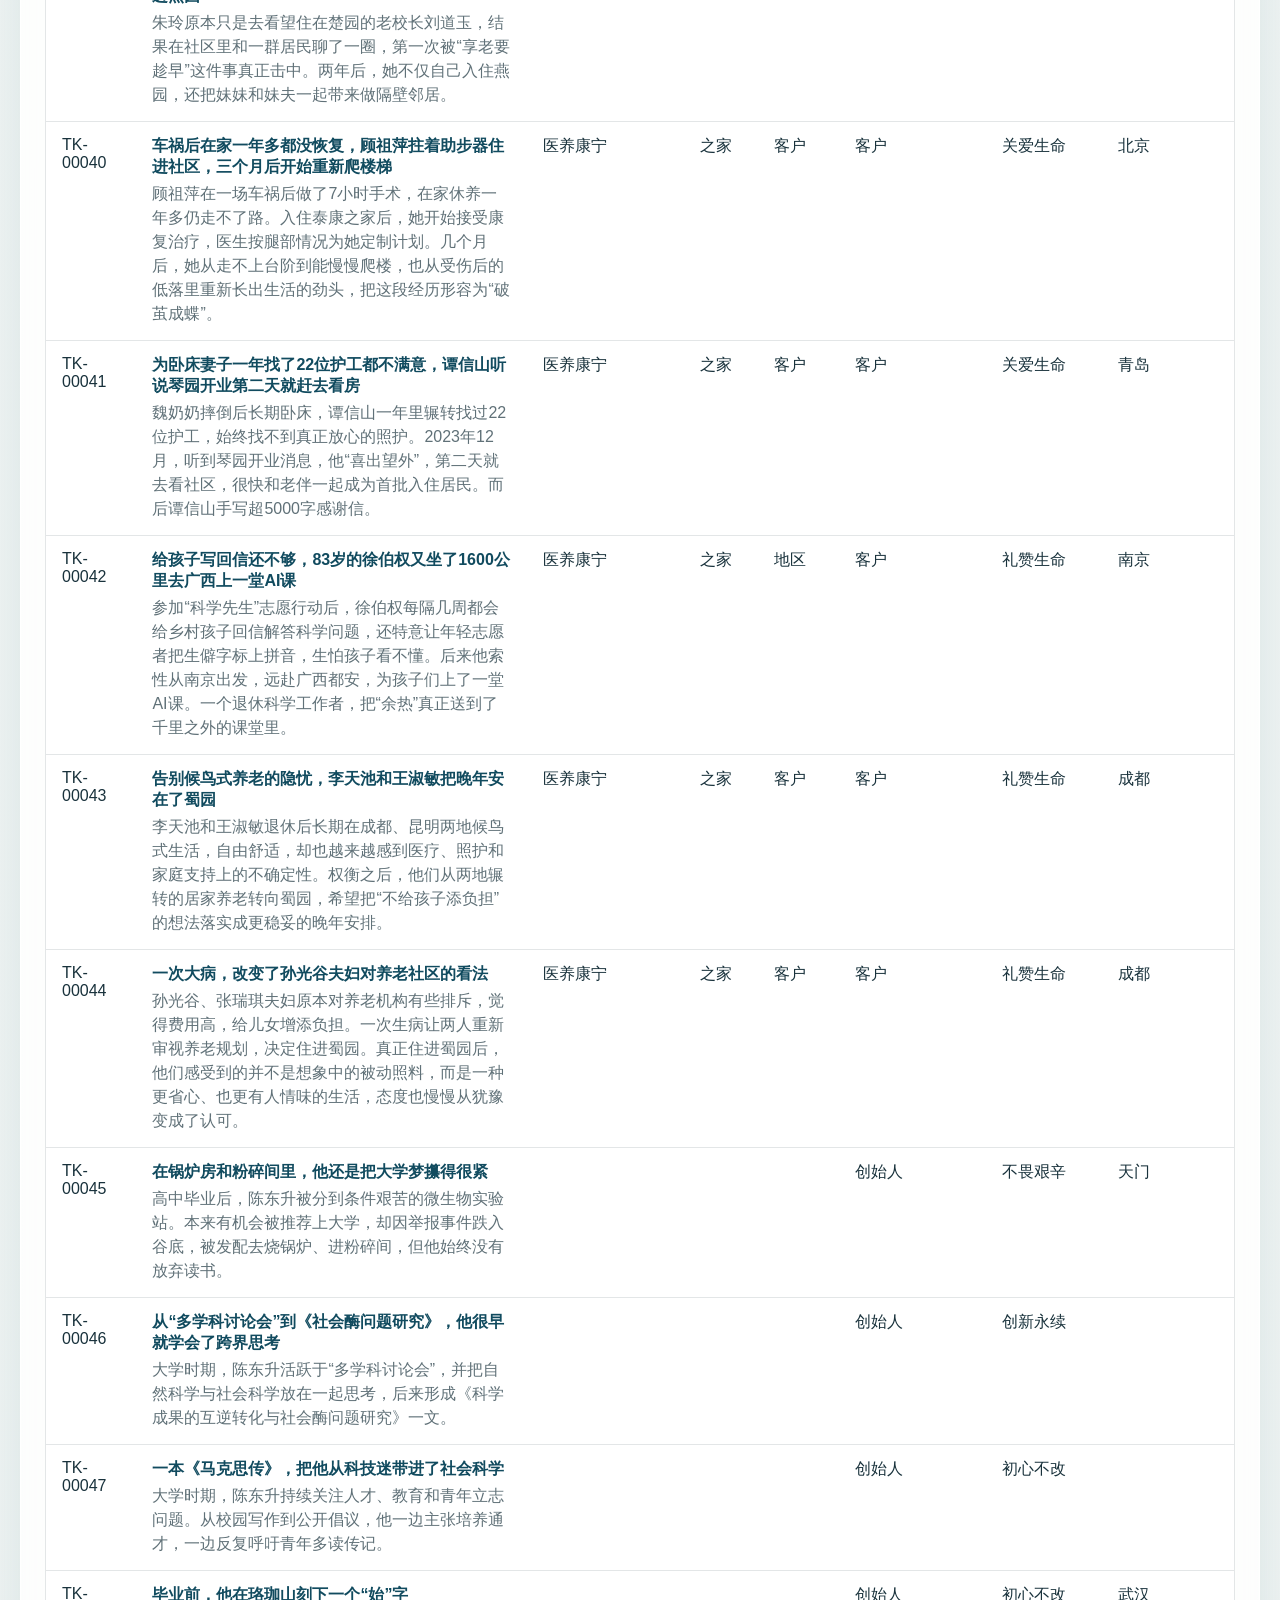
==== commit e7e143a9: "Fix dashboard cache busting and ID search" ====
--- a/story-dashboard/index.html
+++ b/story-dashboard/index.html
@@ -19,7 +19,7 @@
         <div class="hero-meta card">
           <p class="meta-label">数据来源</p>
           <p class="meta-value" id="source-file">-</p>
-          <p class="meta-label">最近生成</p>
+          <p class="meta-label">最新修改时间</p>
           <p class="meta-value" id="generated-at">-</p>
         </div>
       </header>
@@ -206,7 +206,7 @@
       </main>
     </div>
 
-    <script src="./data/story-data.js"></script>
-    <script src="./assets/app.js"></script>
+    <script src="./data/story-data.js?v=20260618-3"></script>
+    <script src="./assets/app.js?v=20260618-3"></script>
   </body>
 </html>
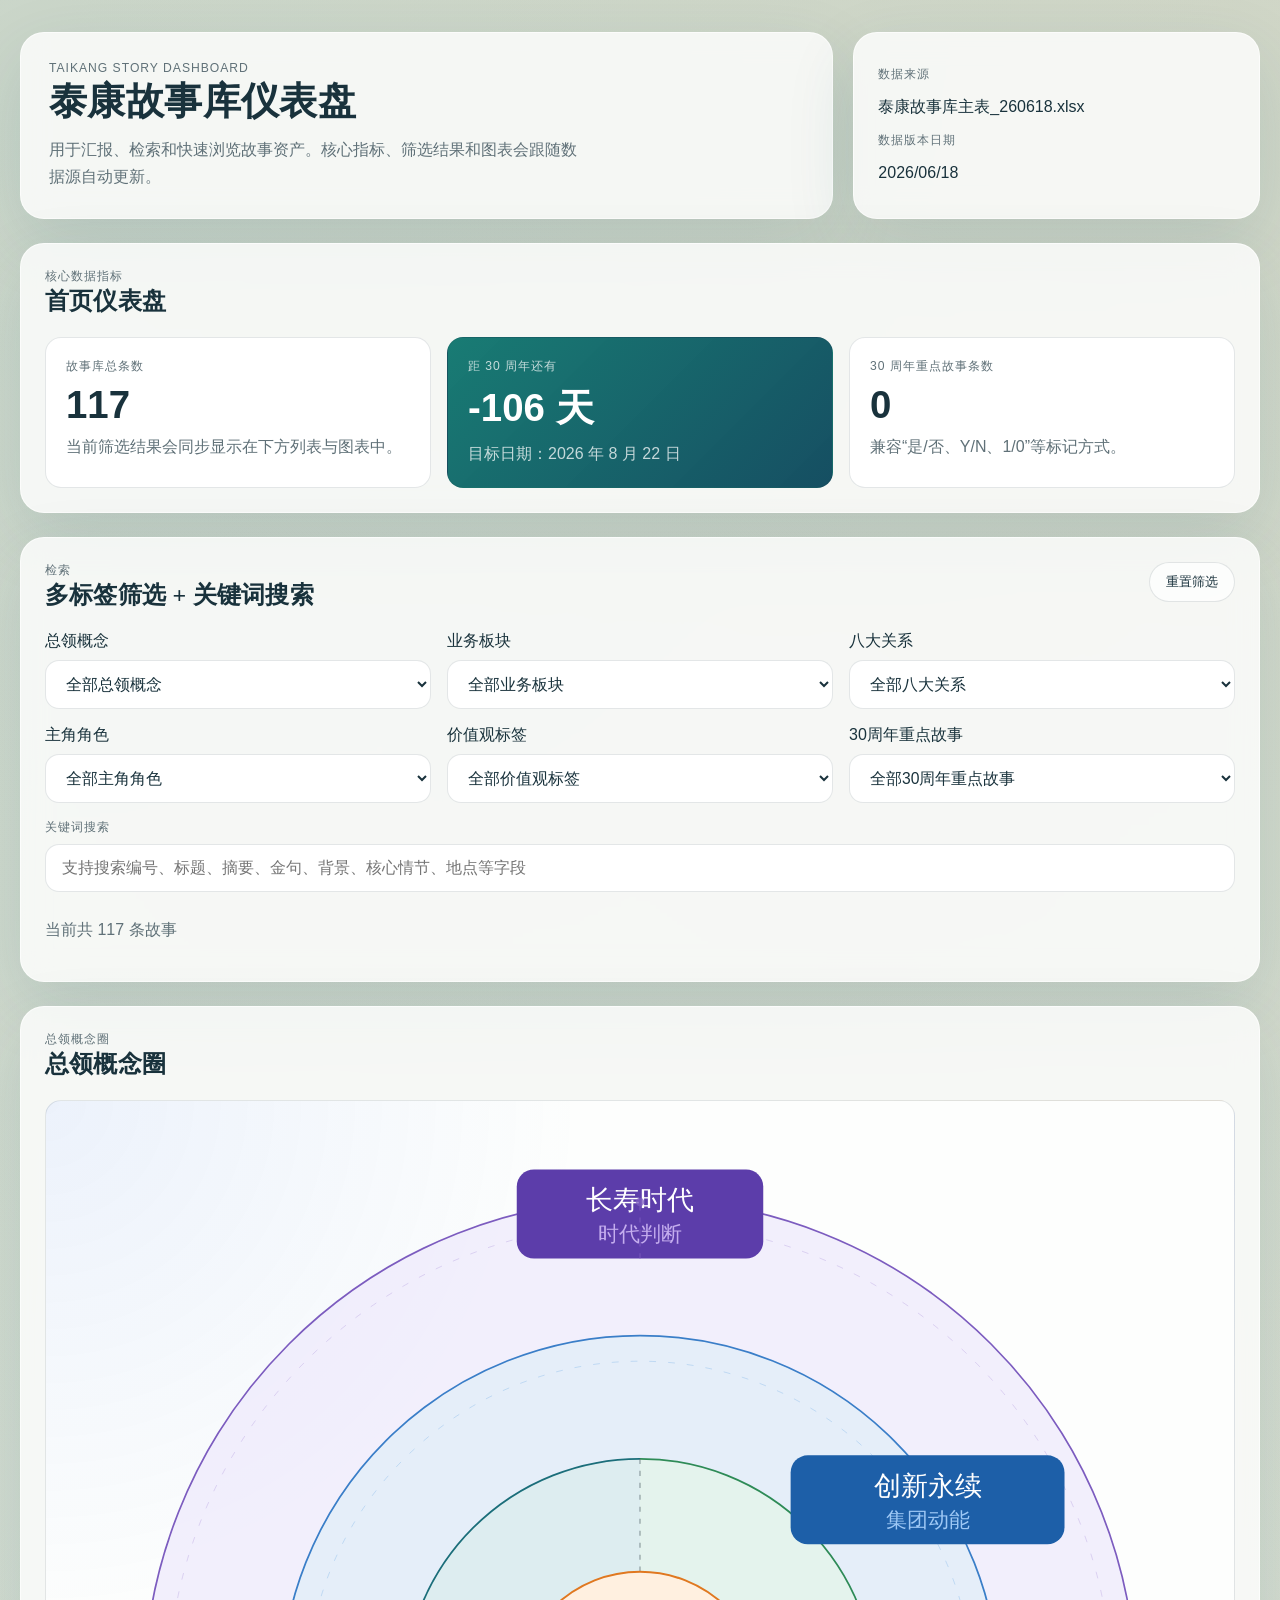
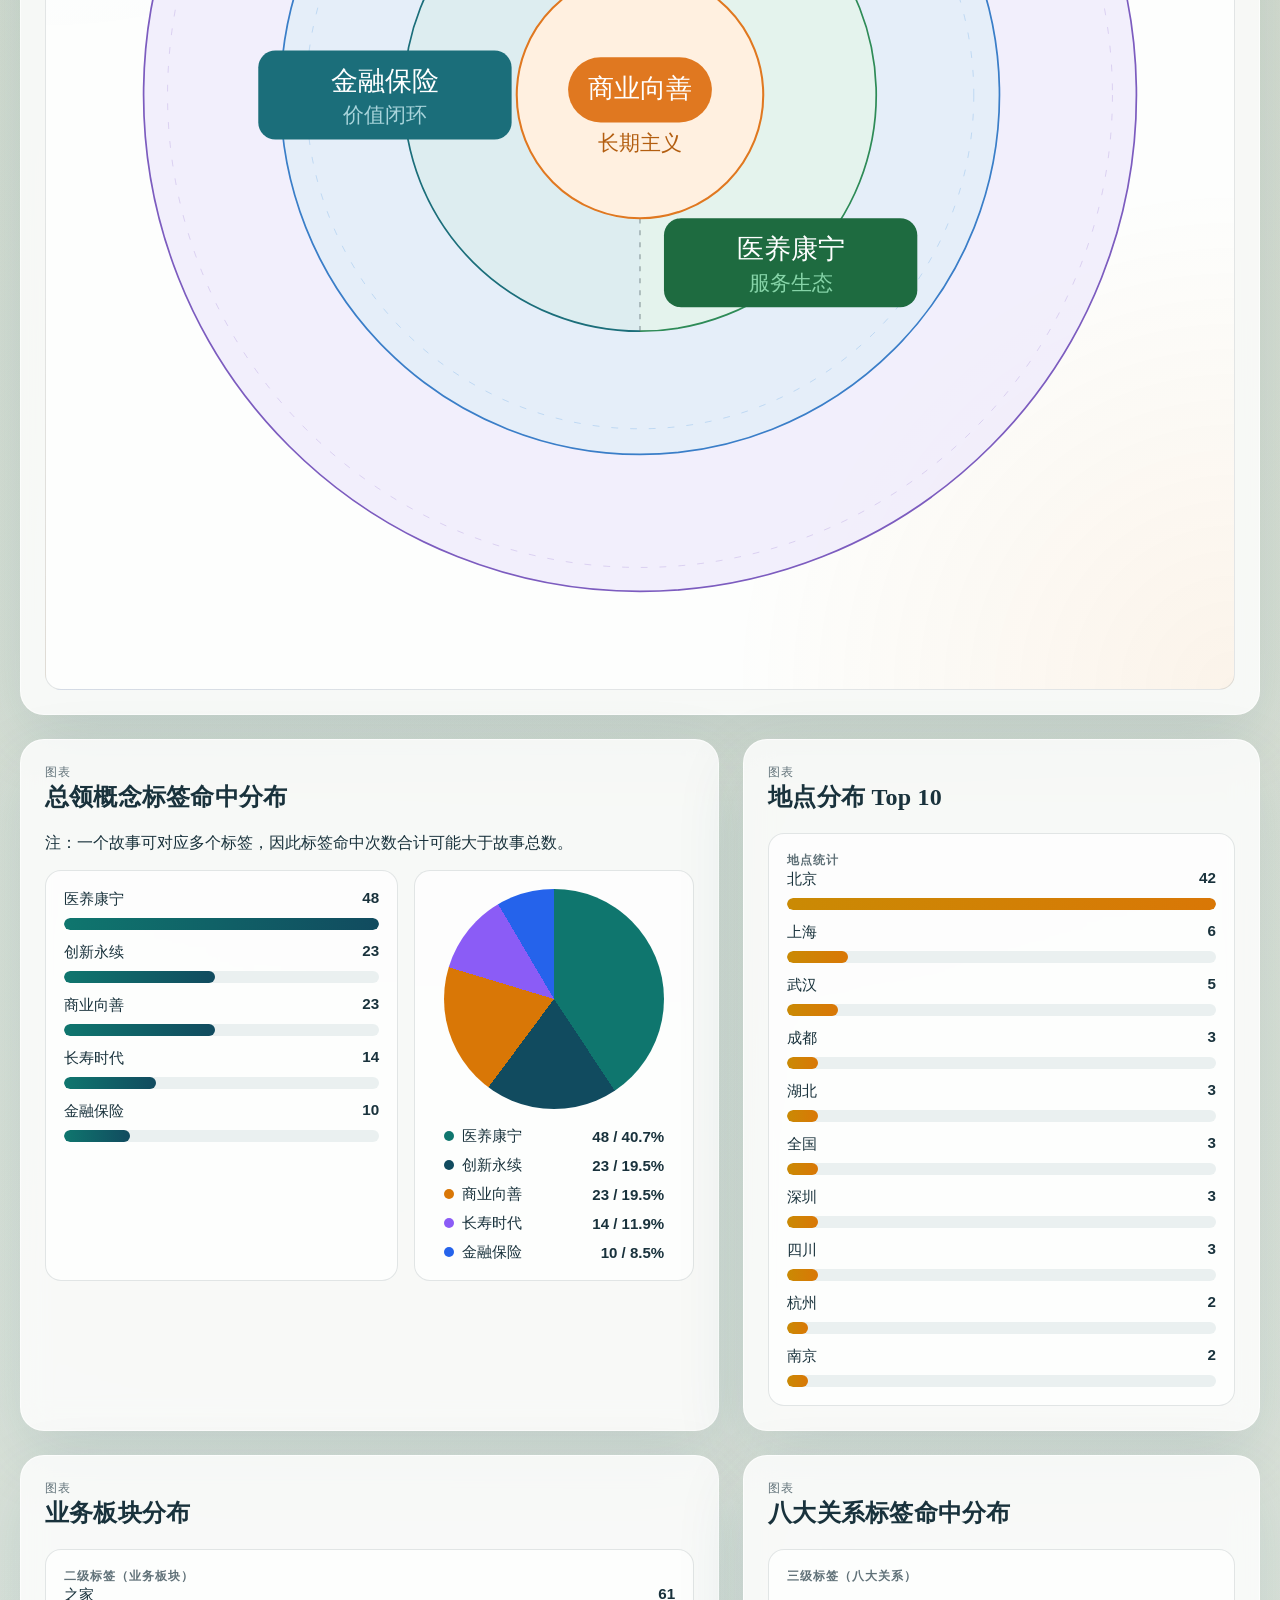
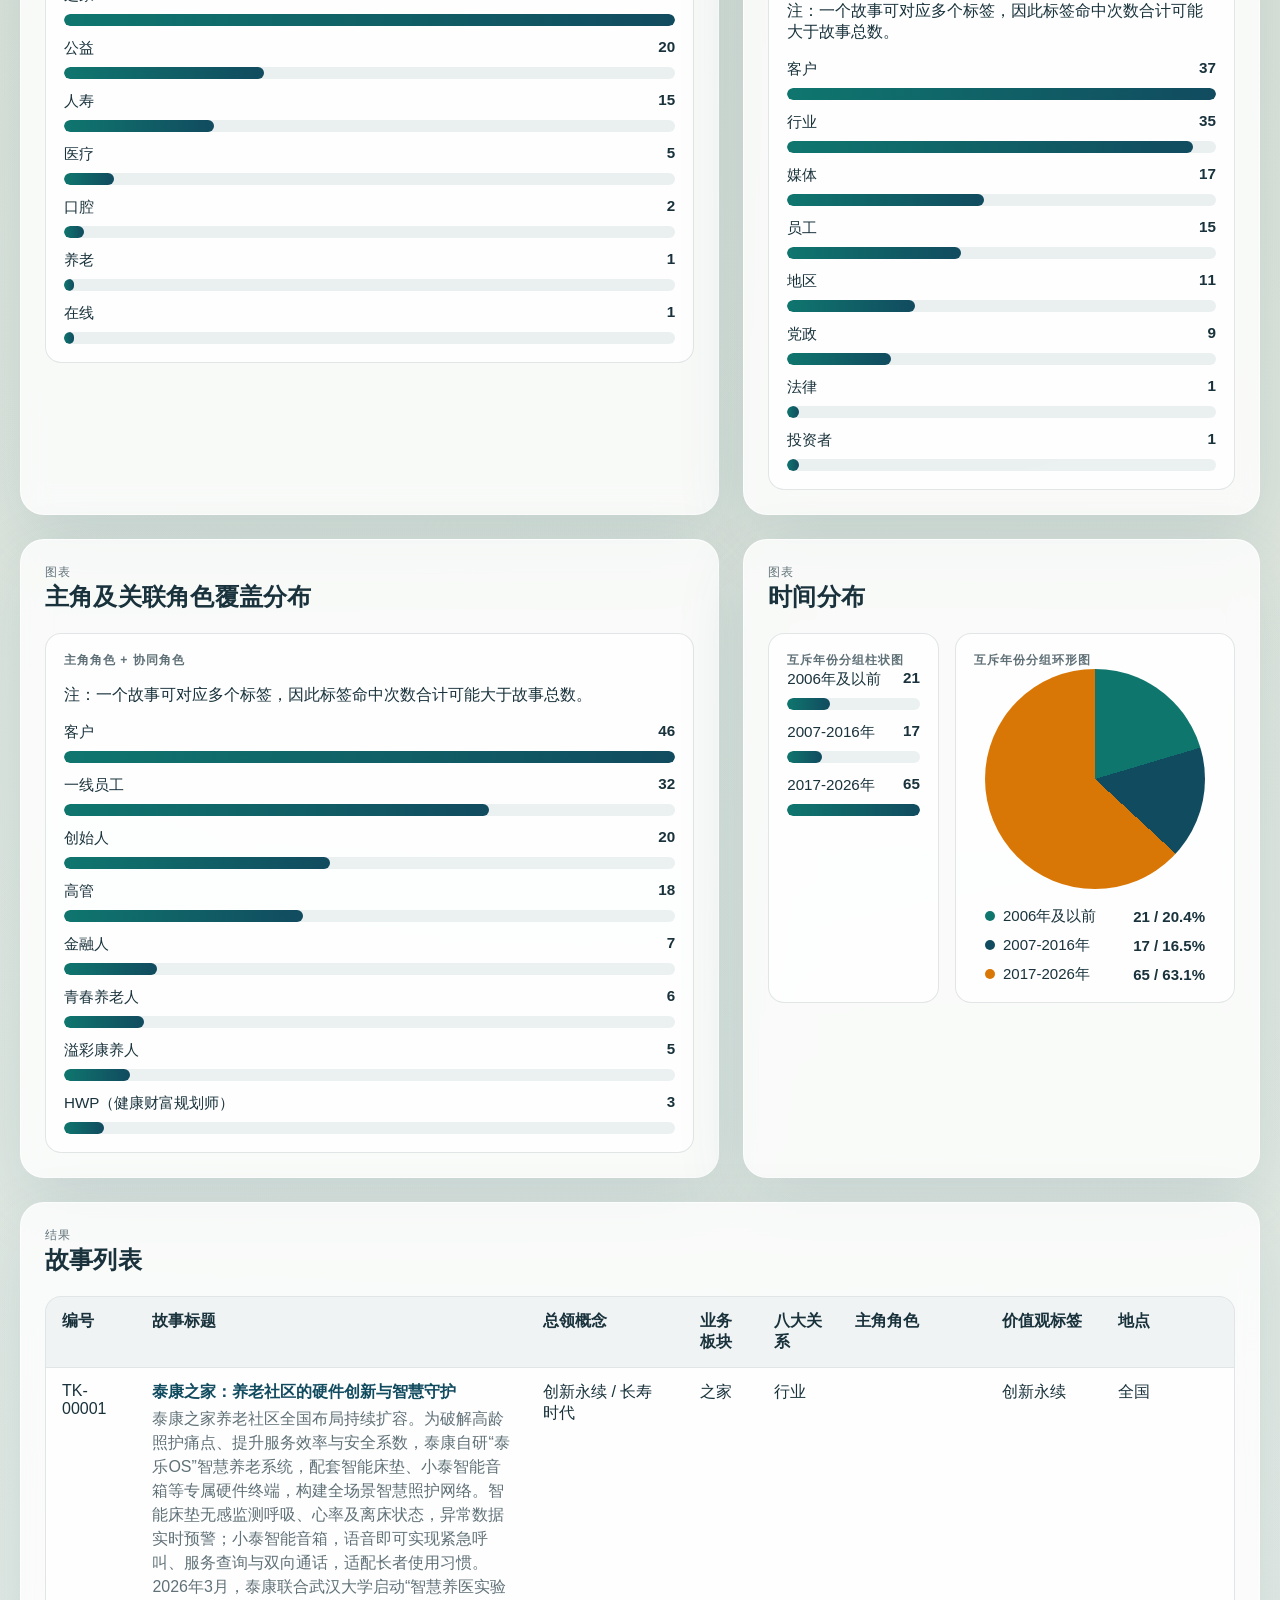
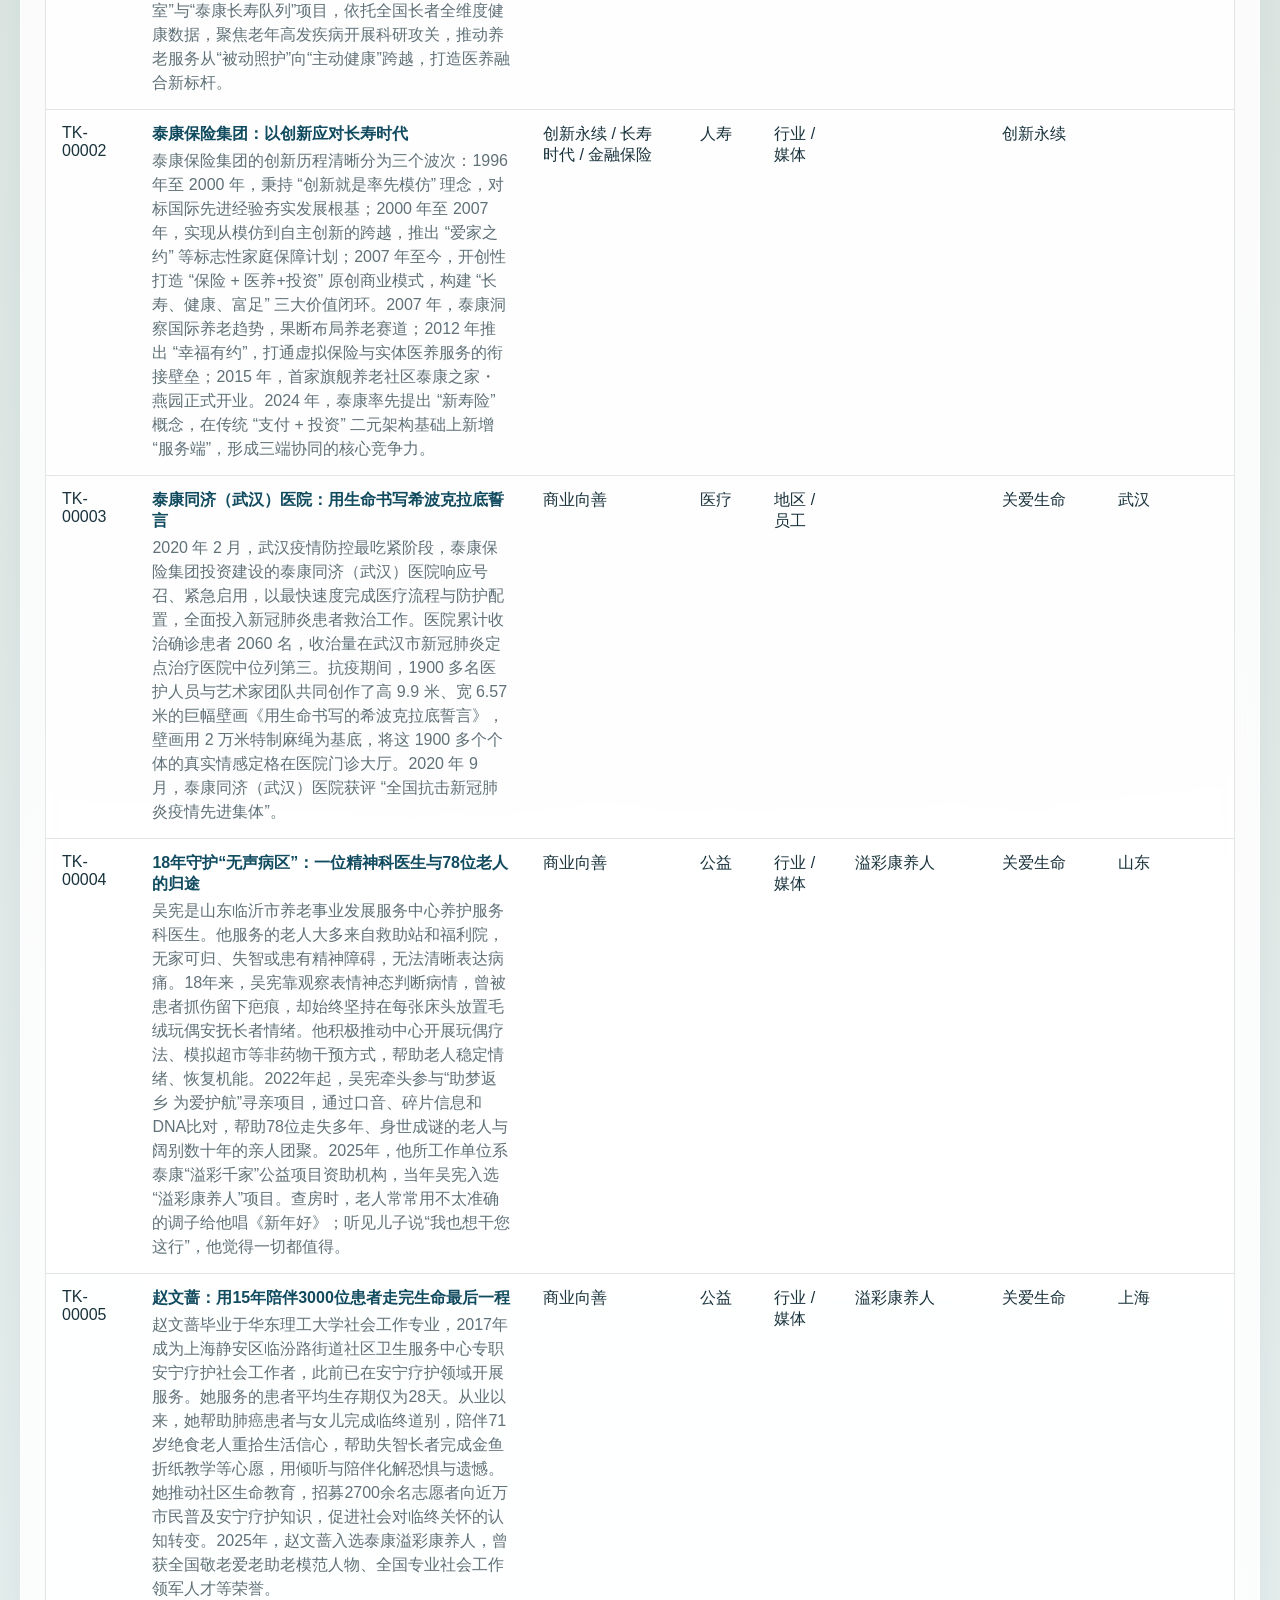
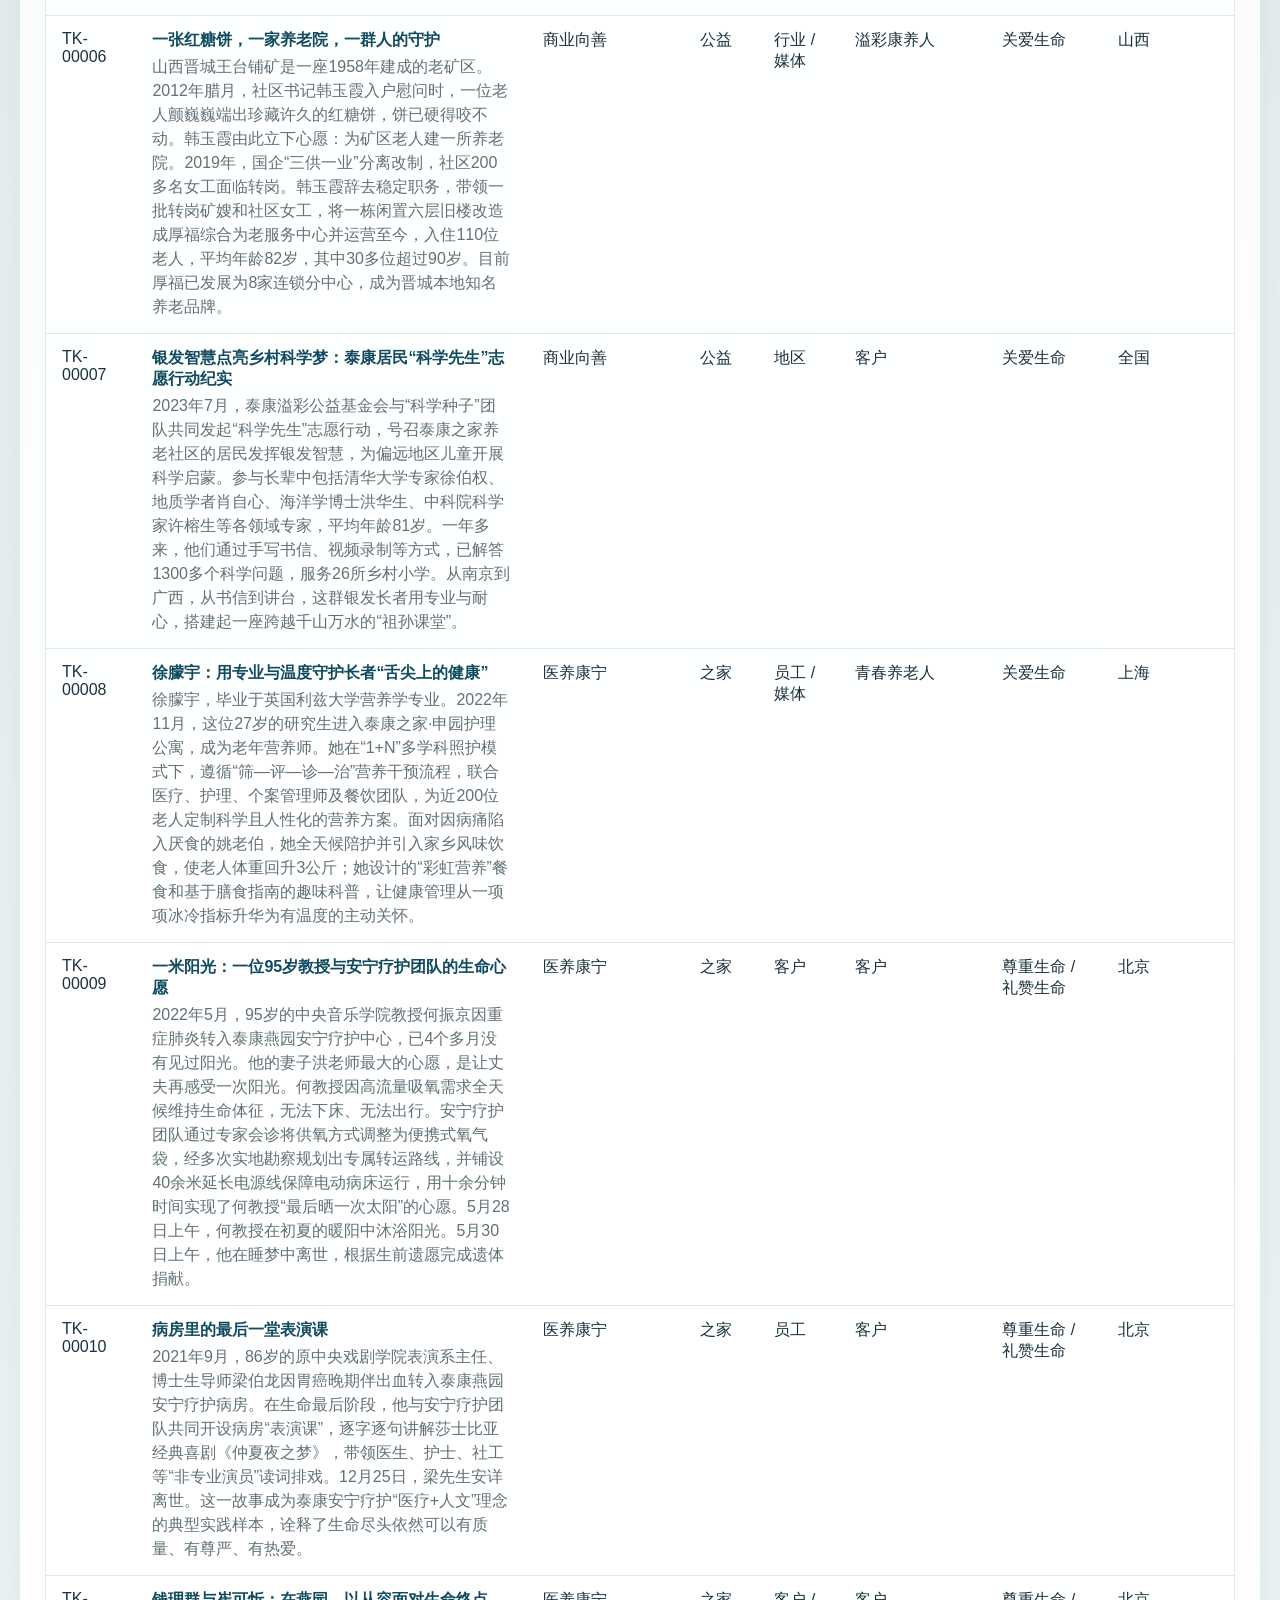
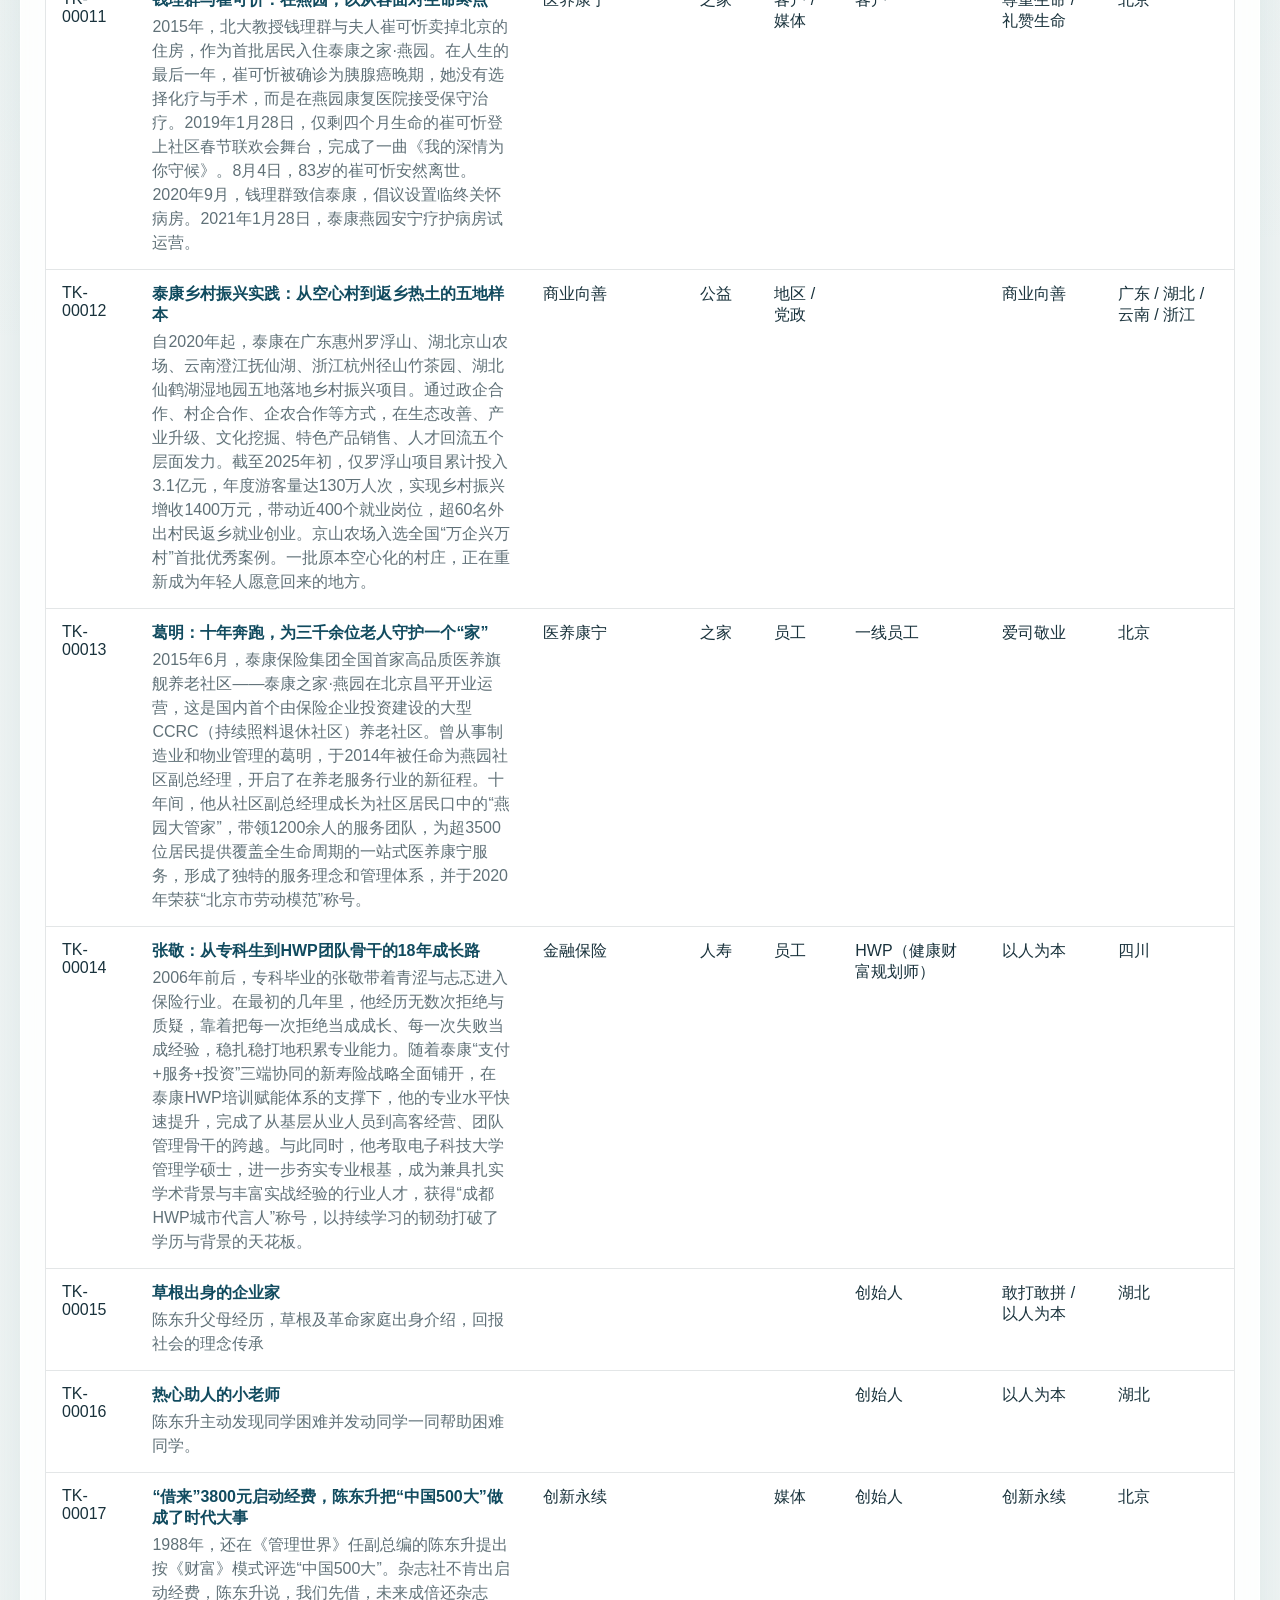
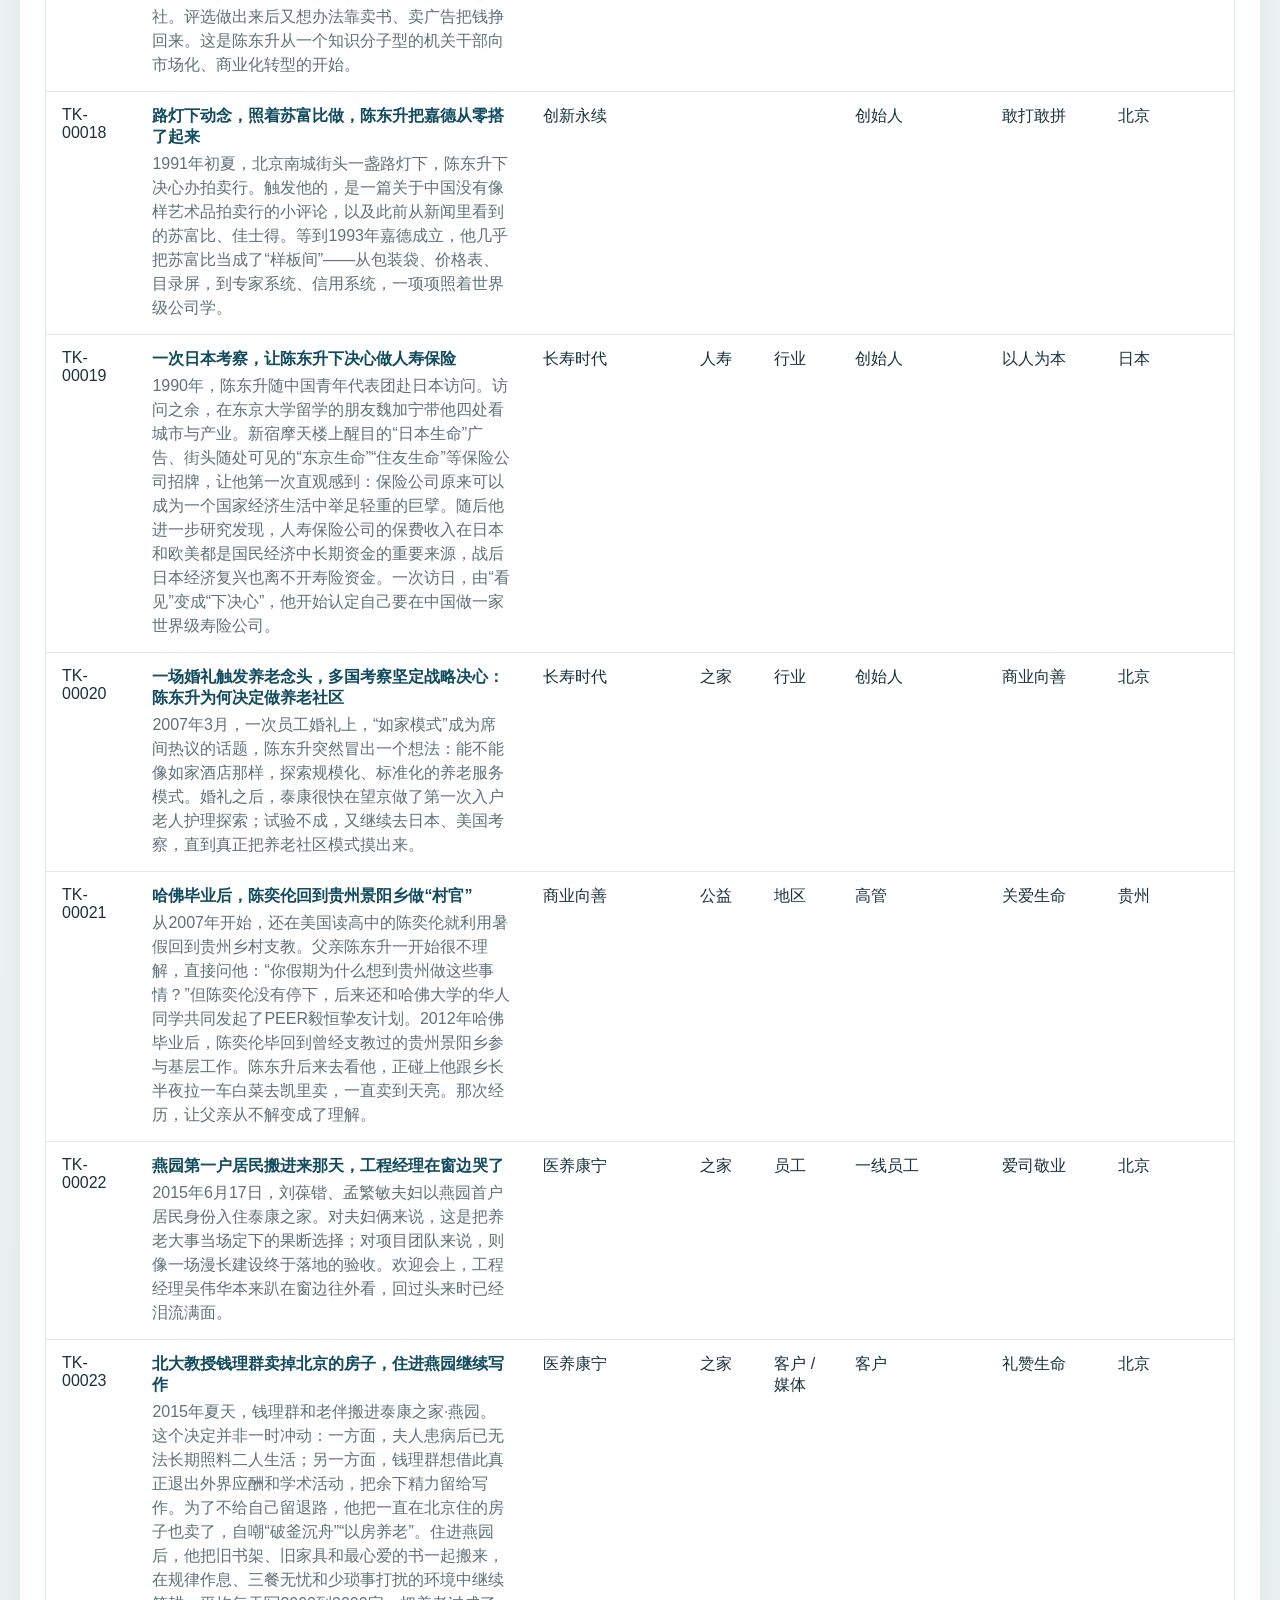
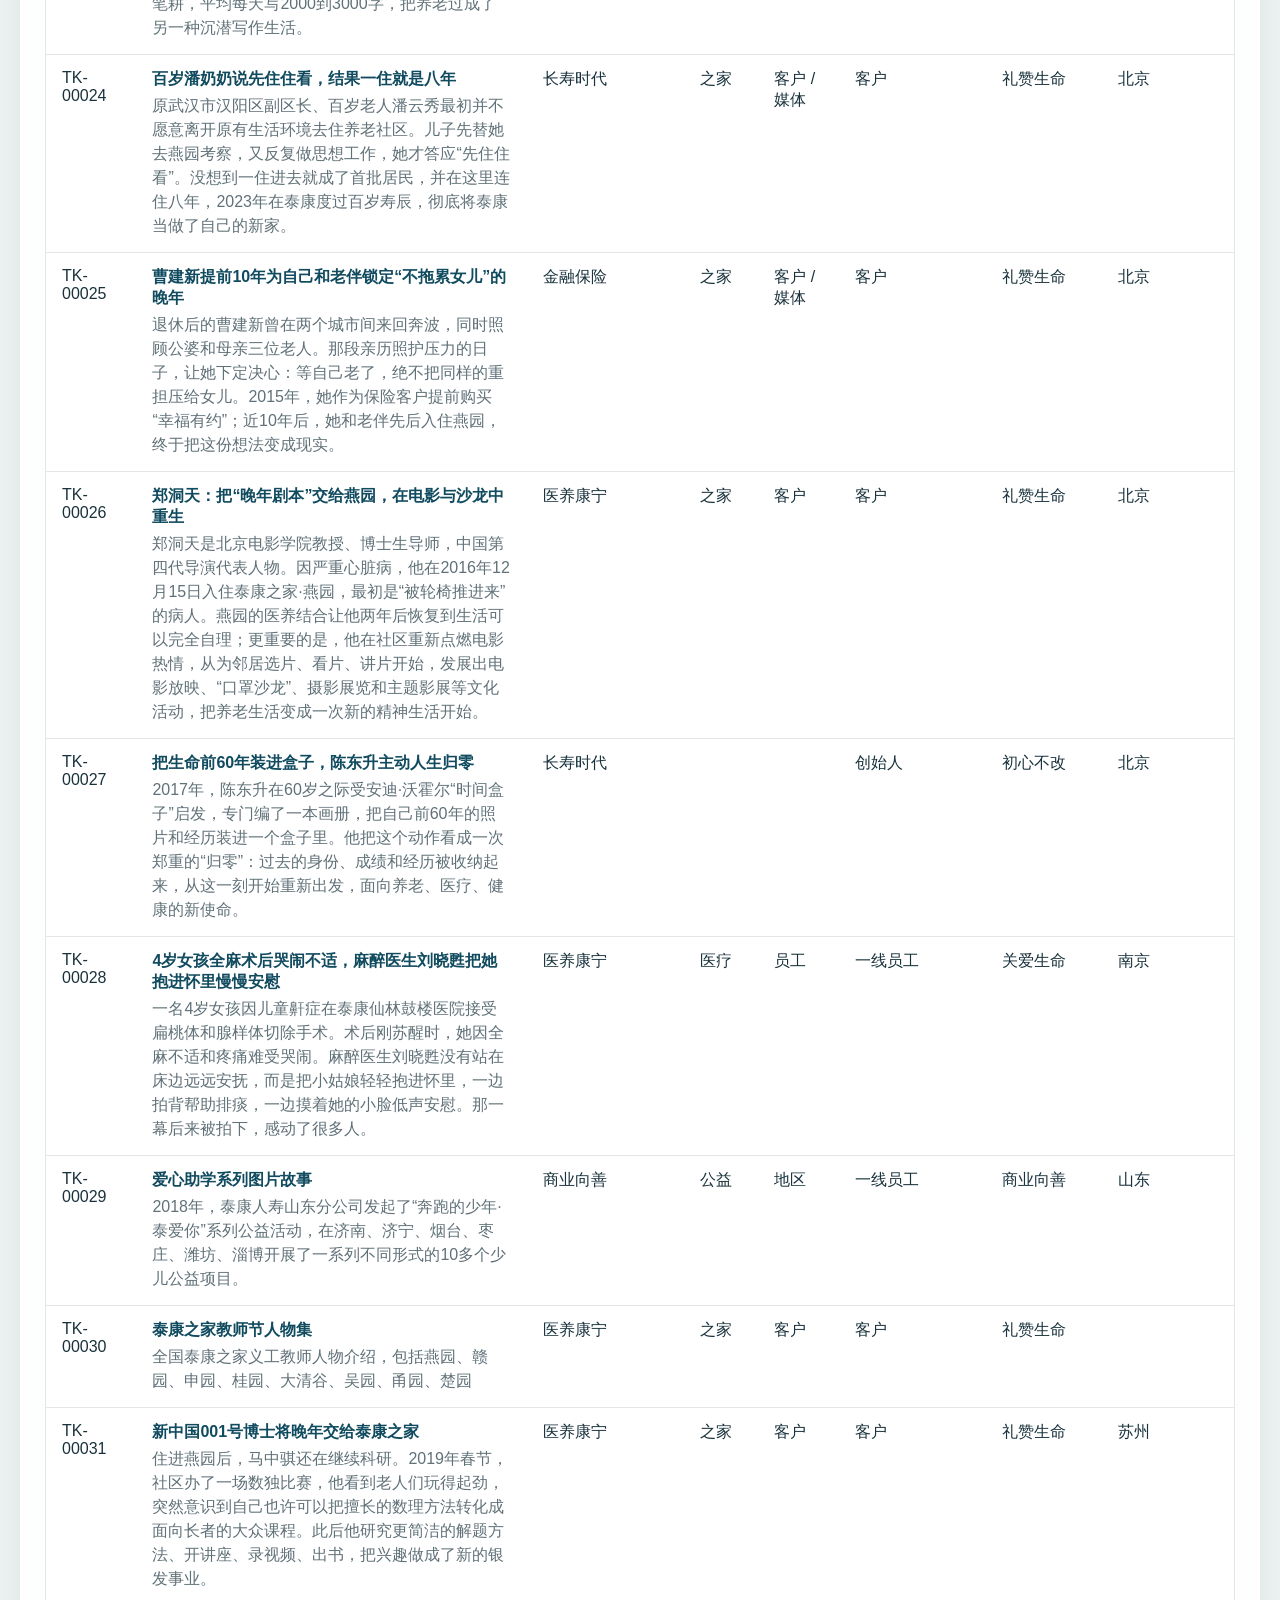
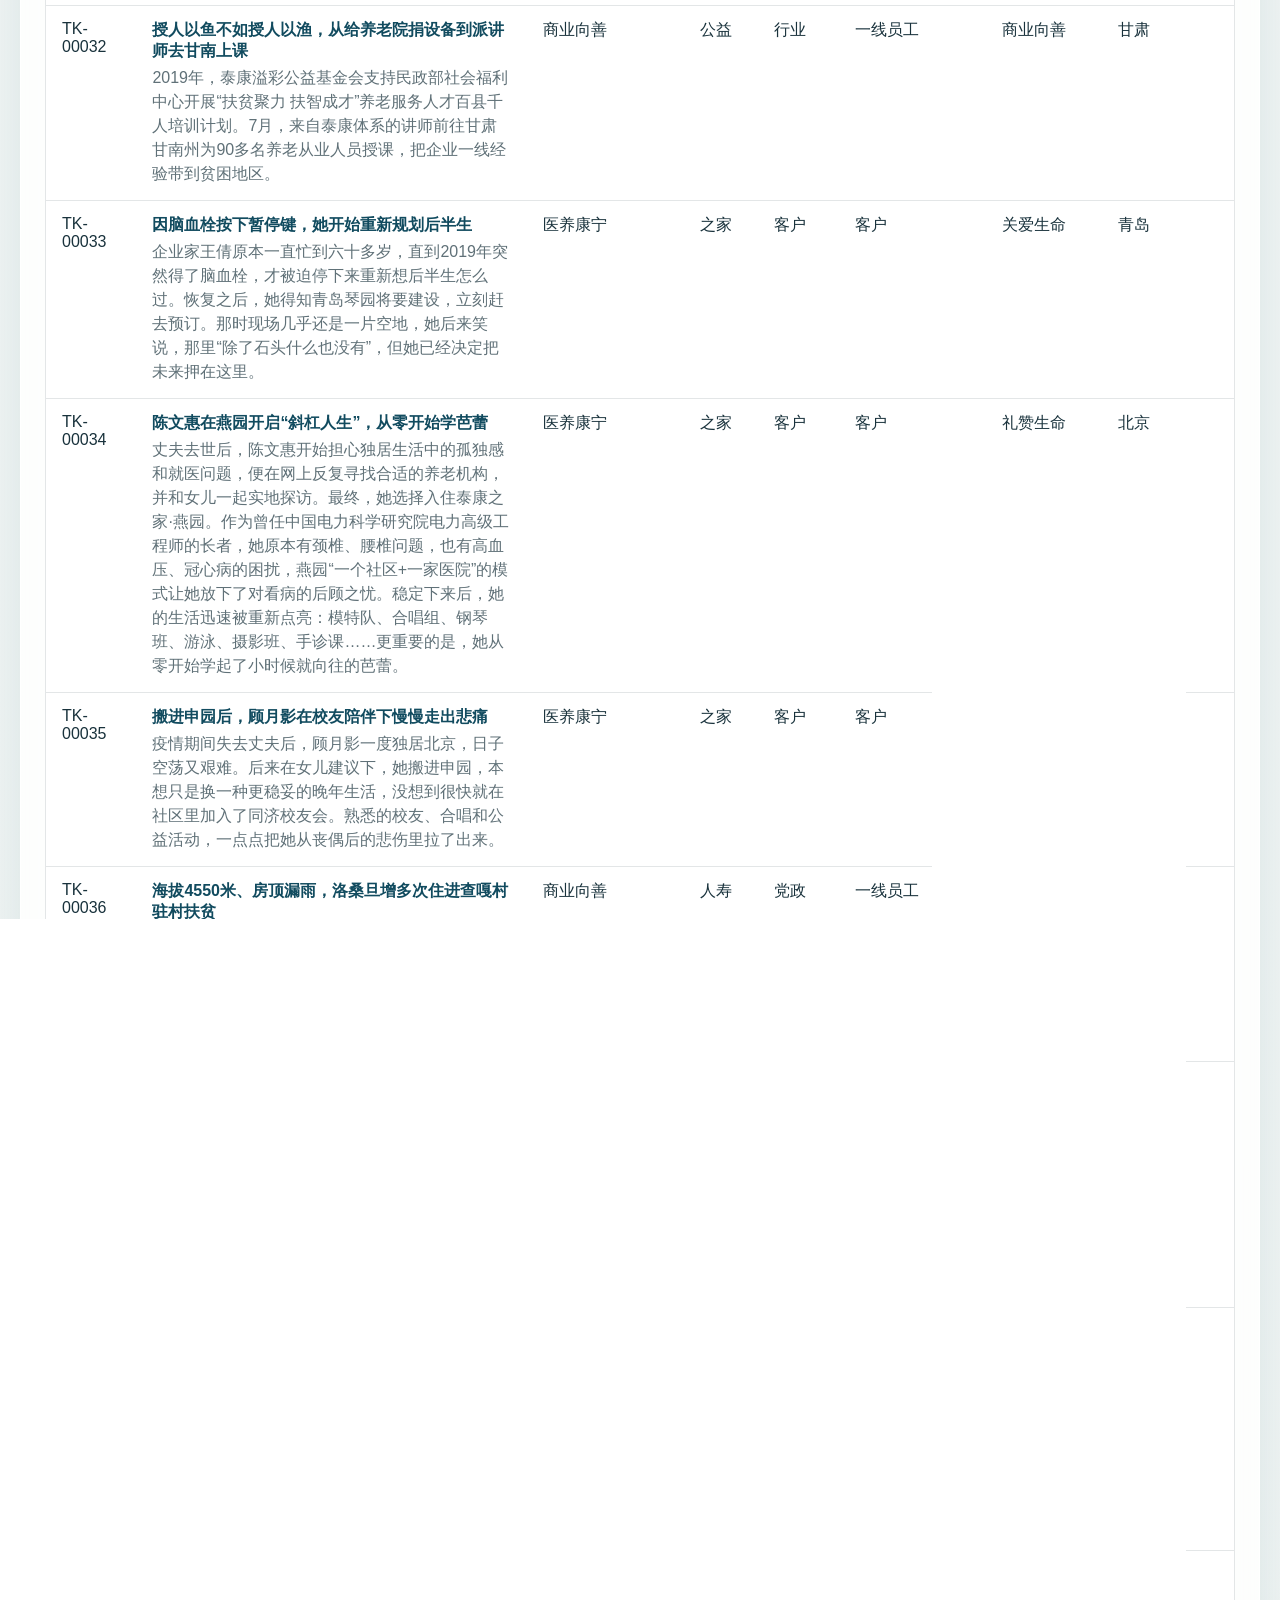
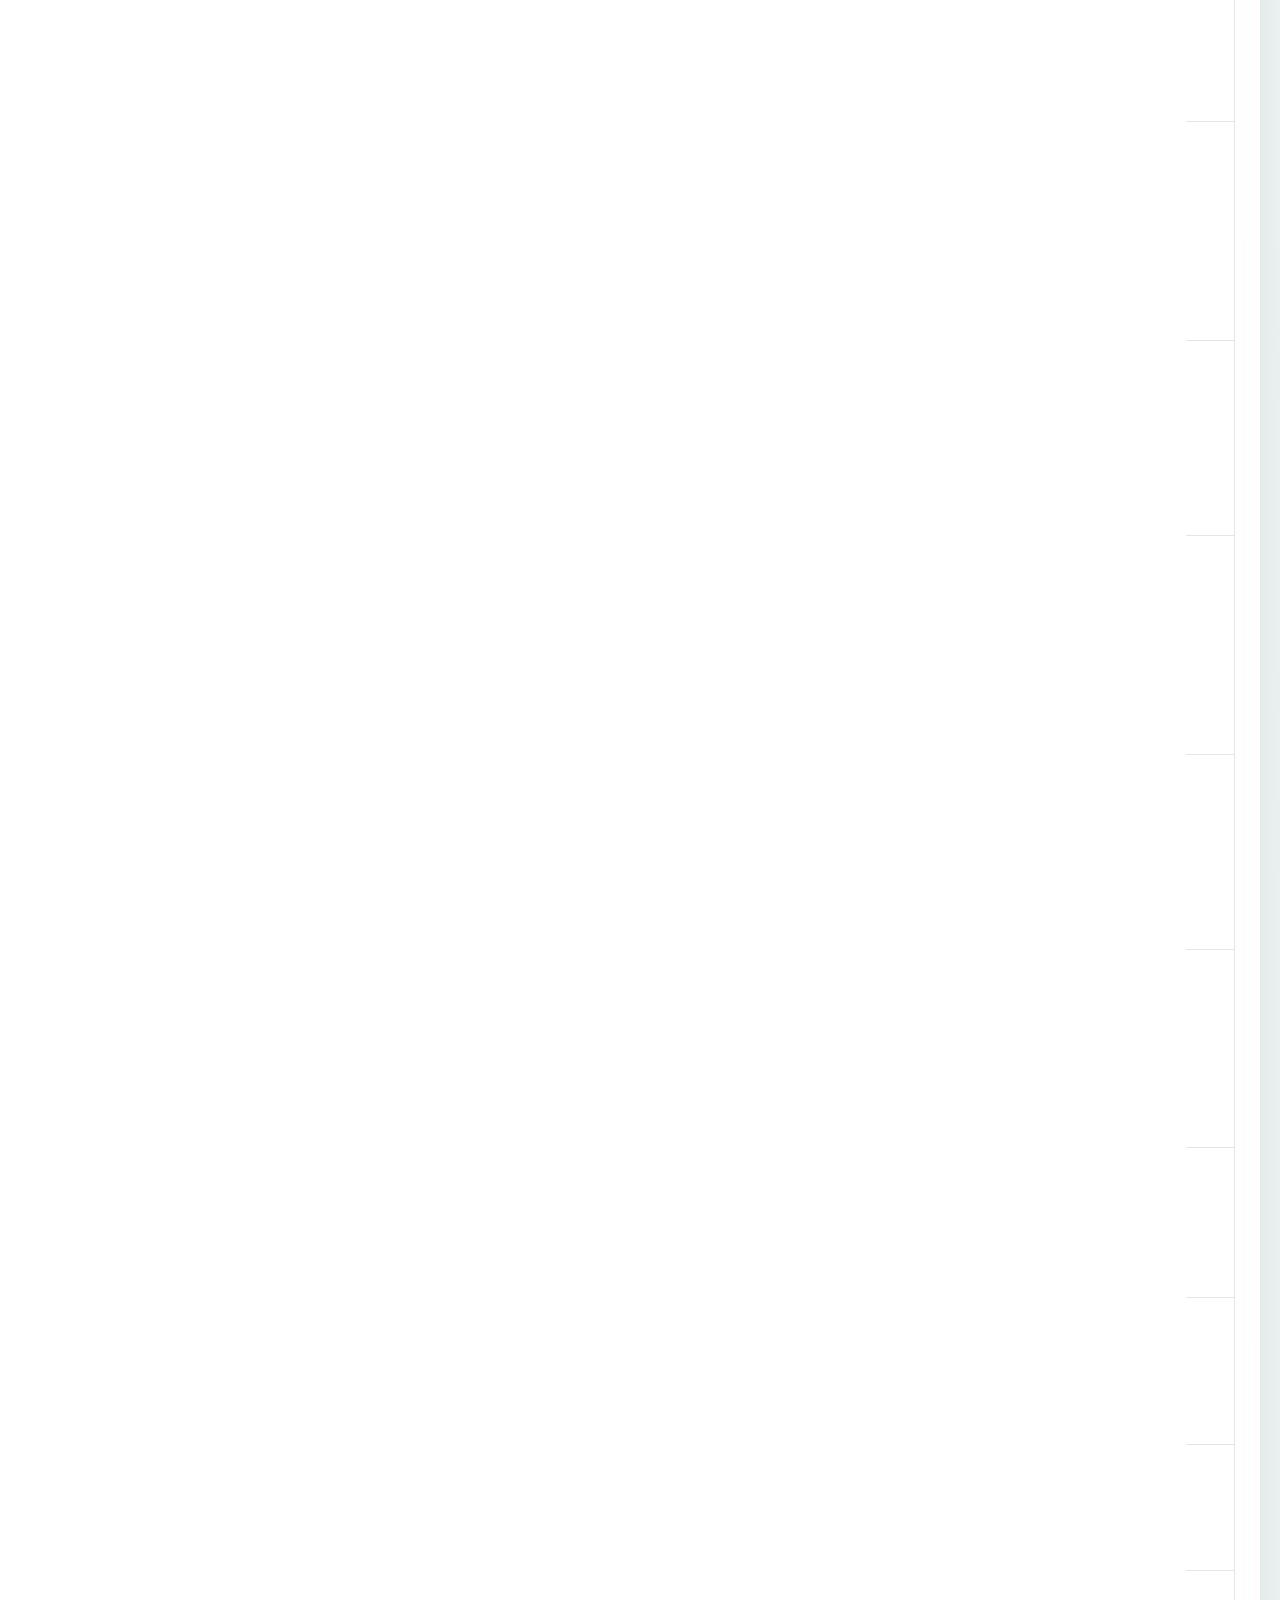
==== commit 0c9f29ac: "Update dashboard data version date display" ====
--- a/story-dashboard/index.html
+++ b/story-dashboard/index.html
@@ -19,7 +19,7 @@
         <div class="hero-meta card">
           <p class="meta-label">数据来源</p>
           <p class="meta-value" id="source-file">-</p>
-          <p class="meta-label">最新修改时间</p>
+          <p class="meta-label">数据版本日期</p>
           <p class="meta-value" id="generated-at">-</p>
         </div>
       </header>
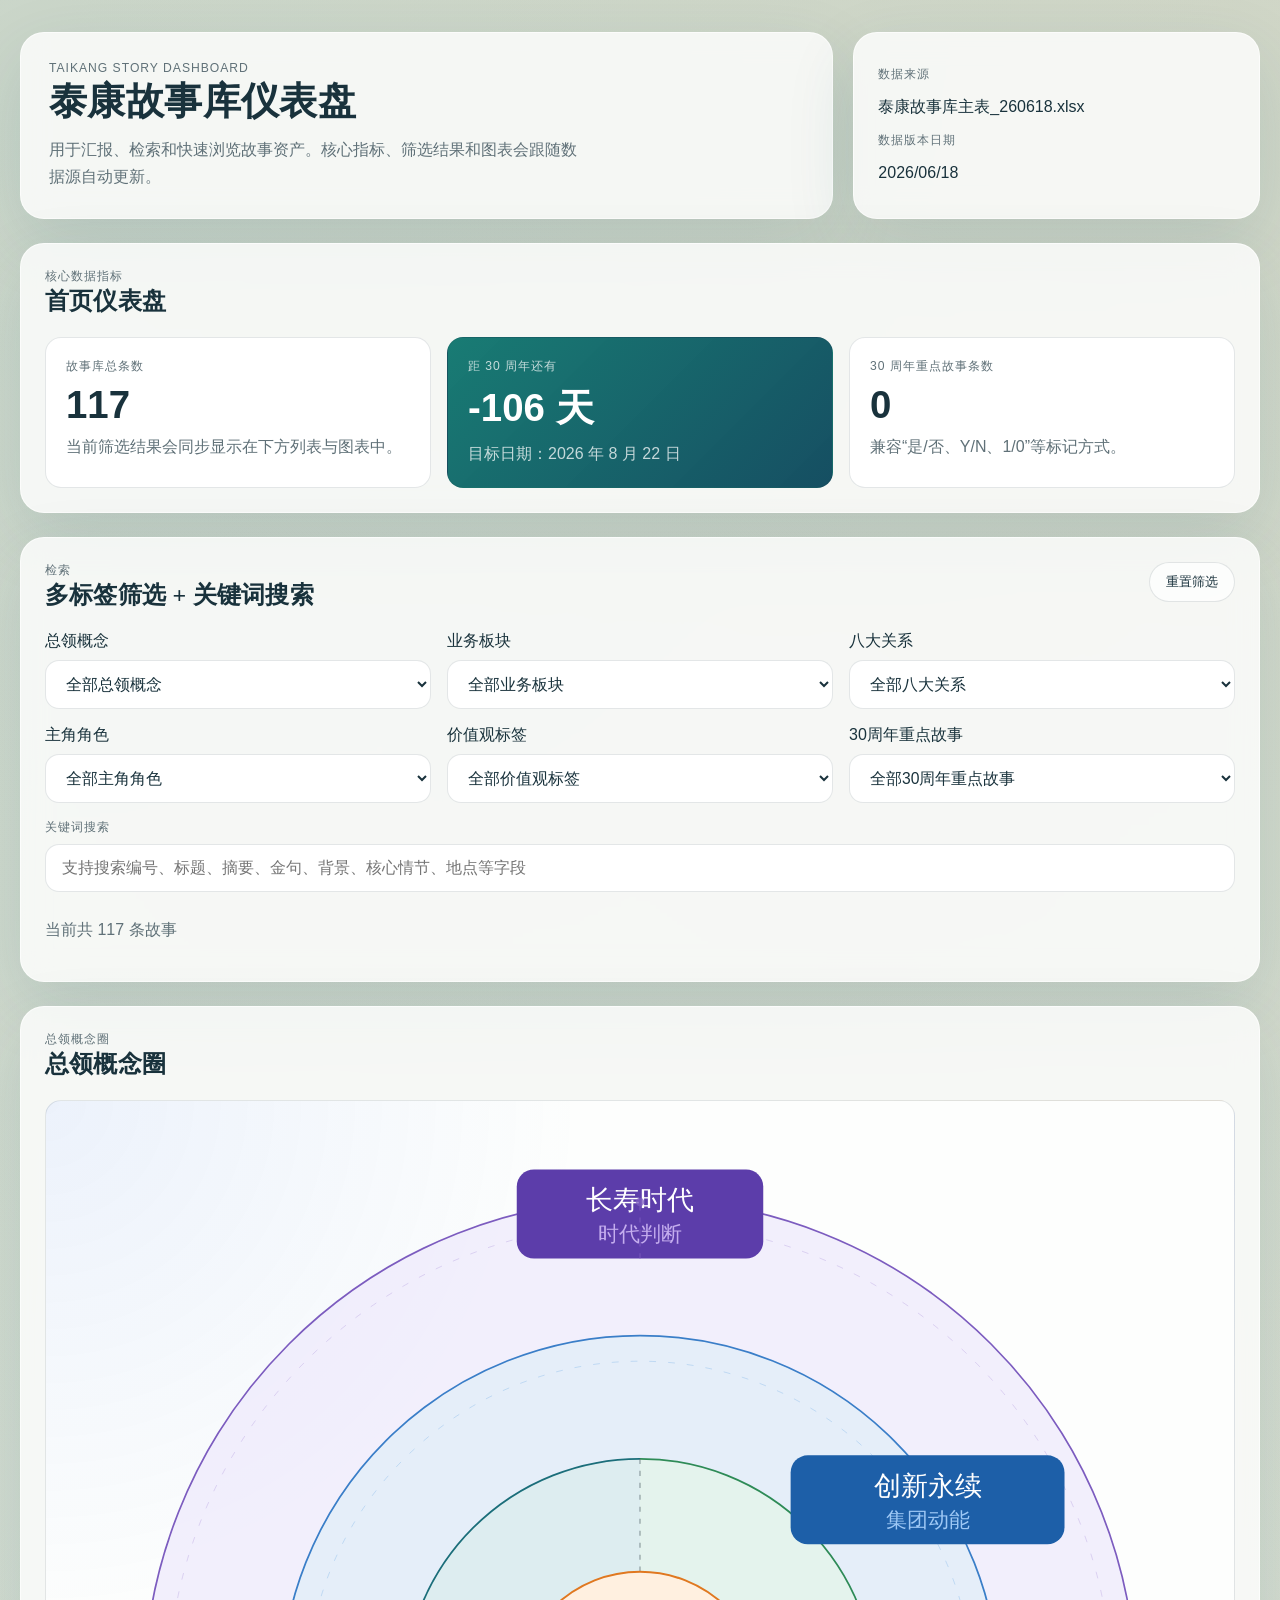
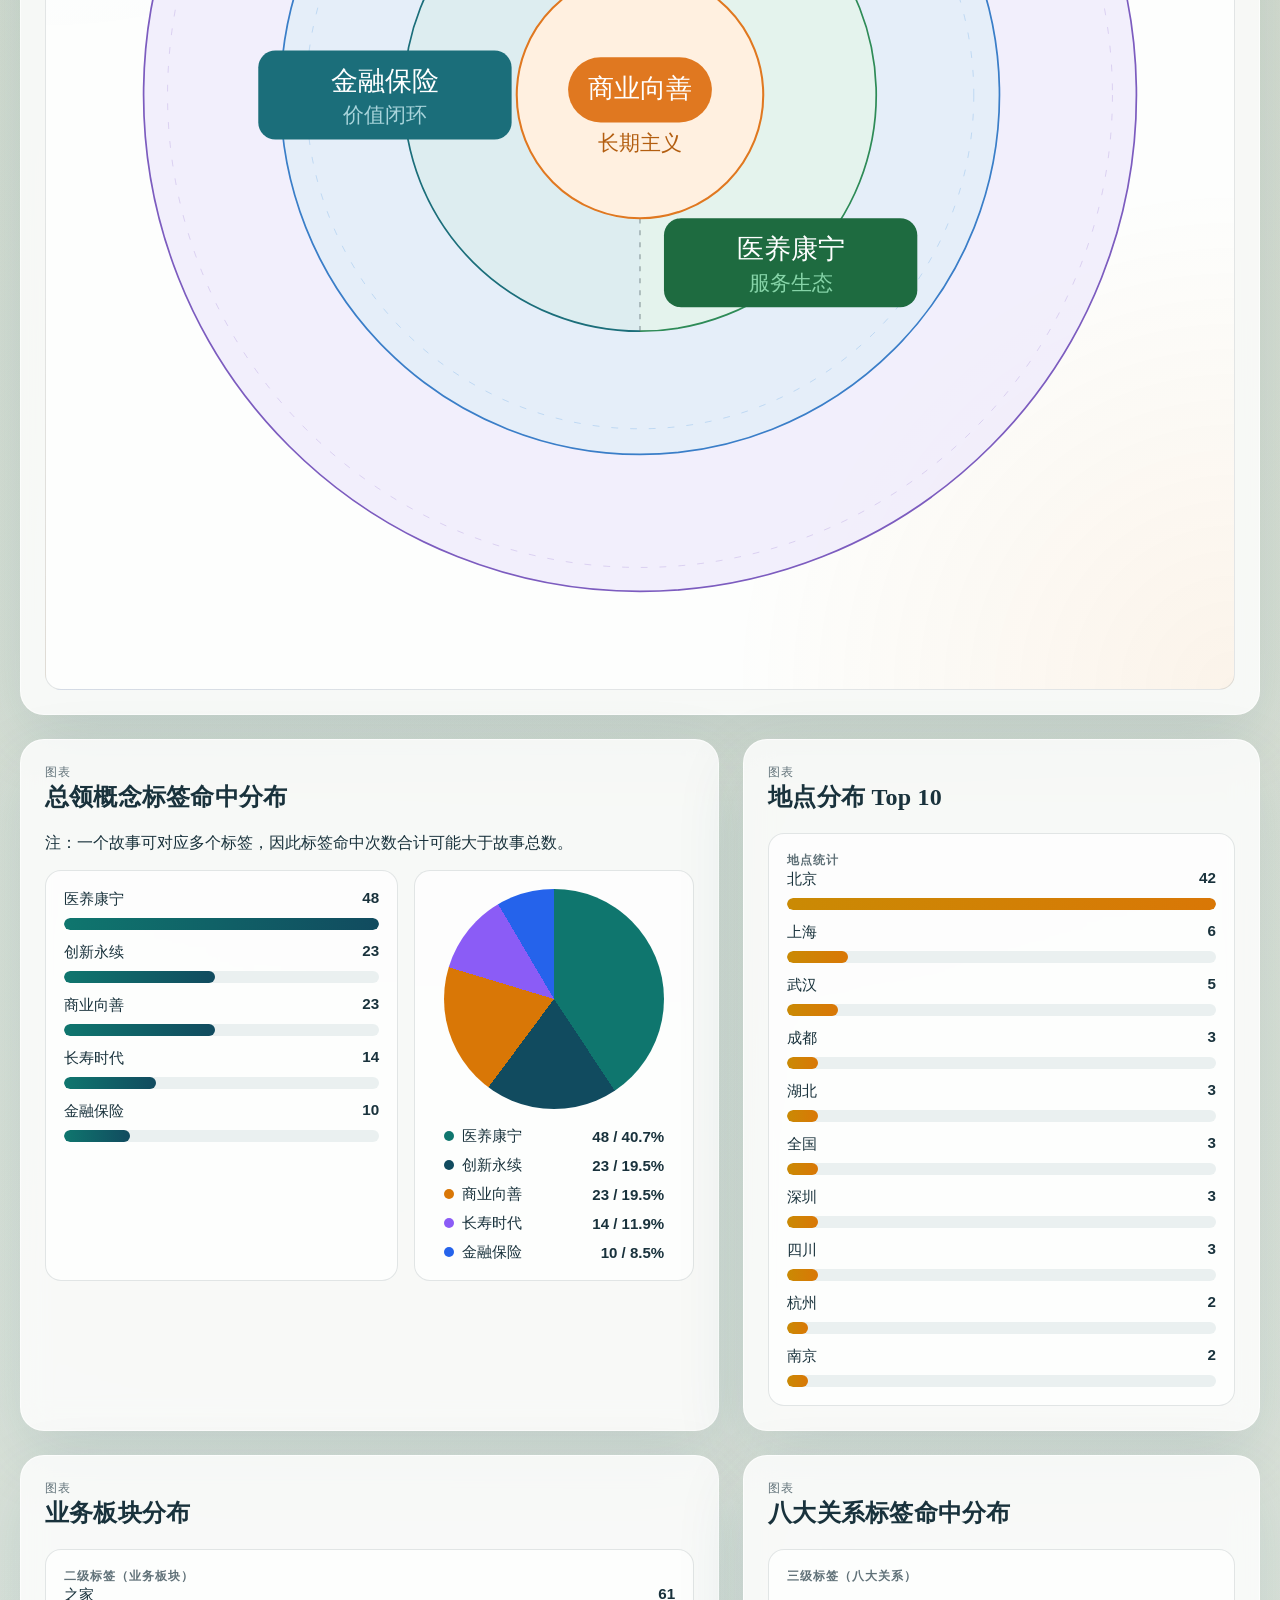
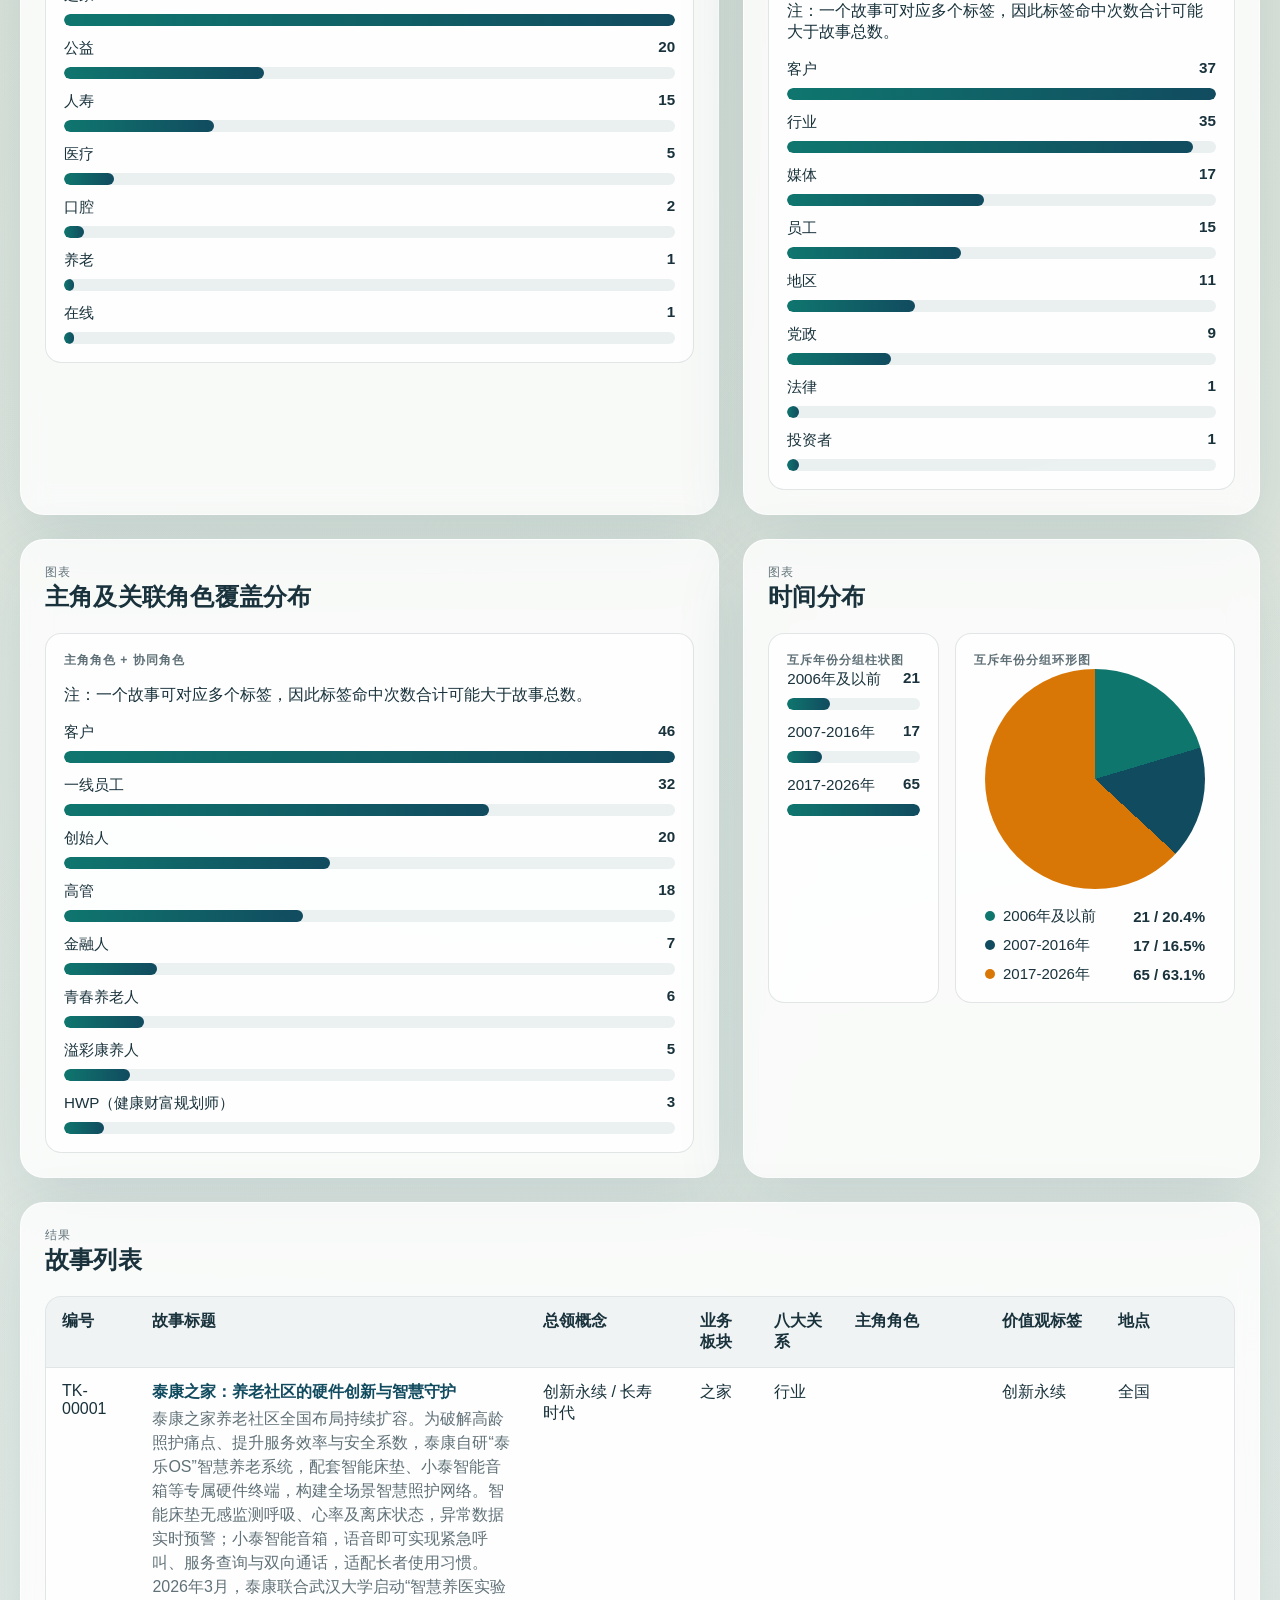
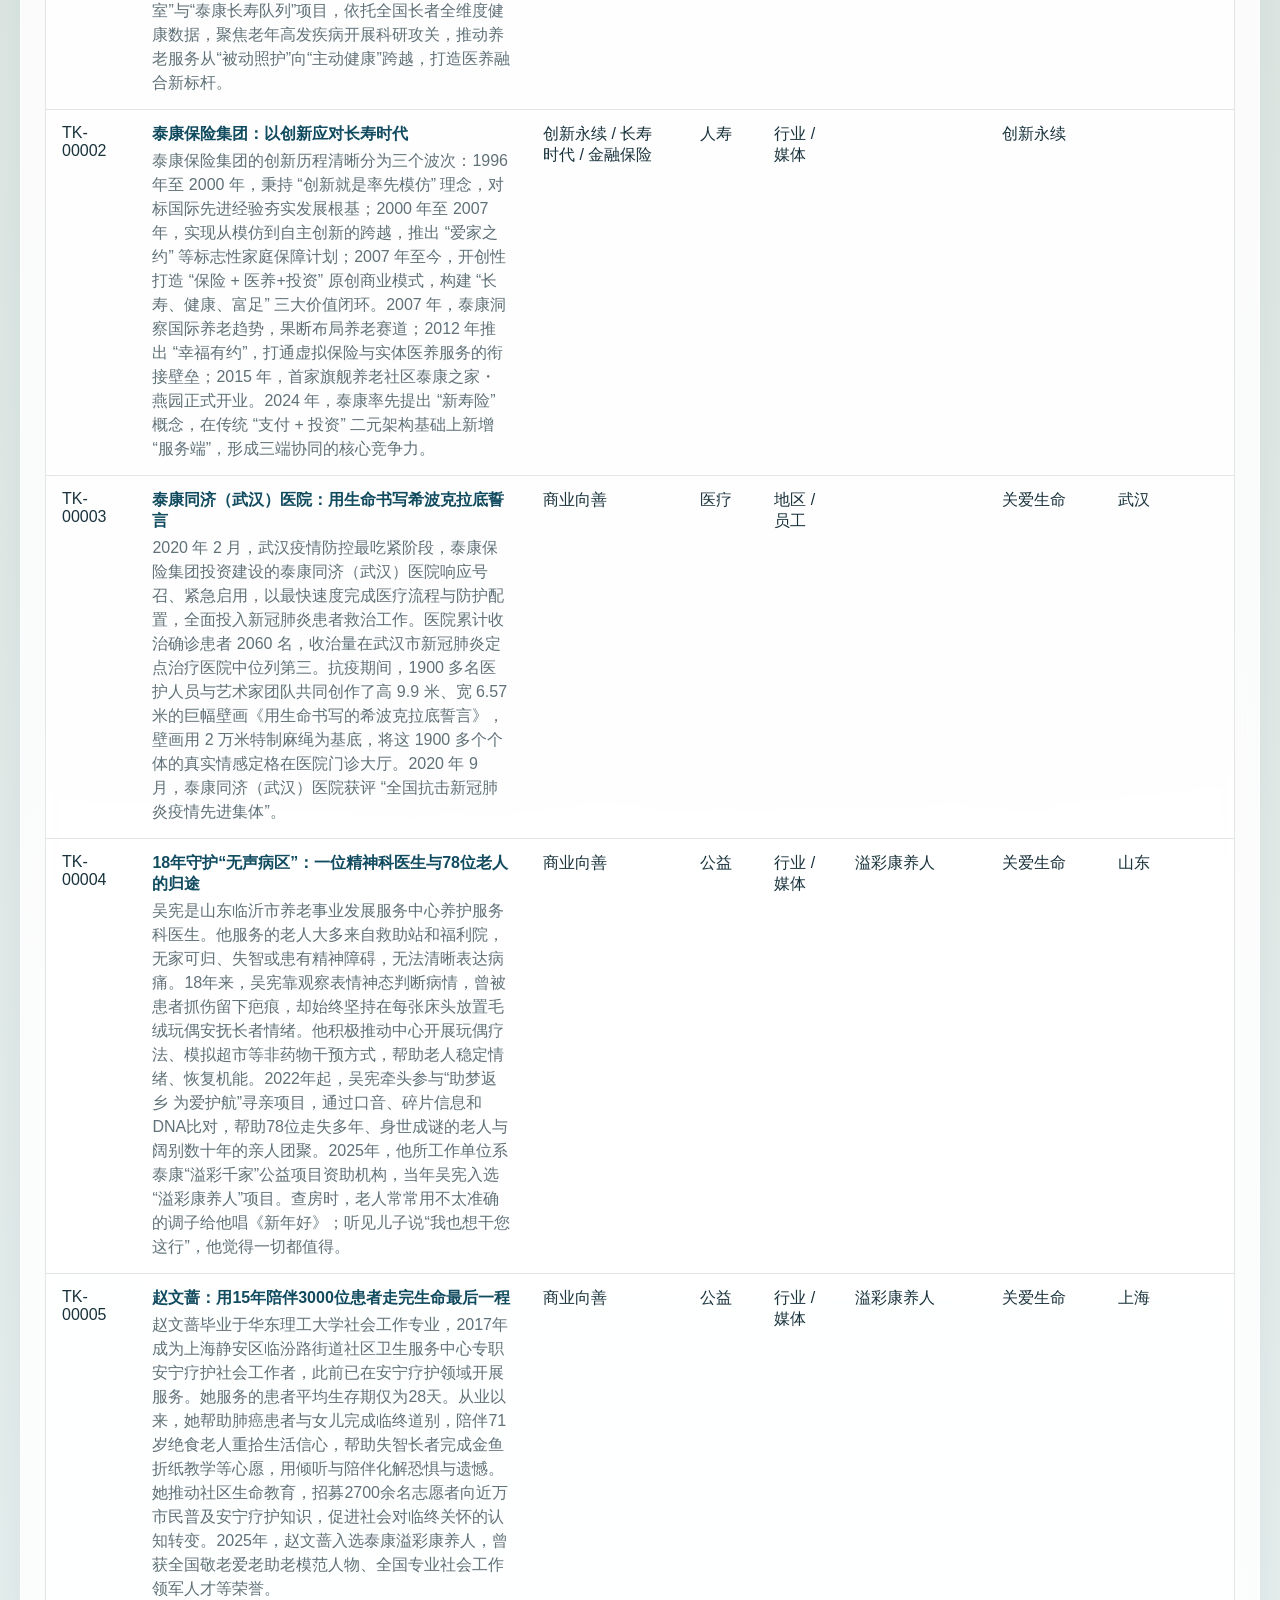
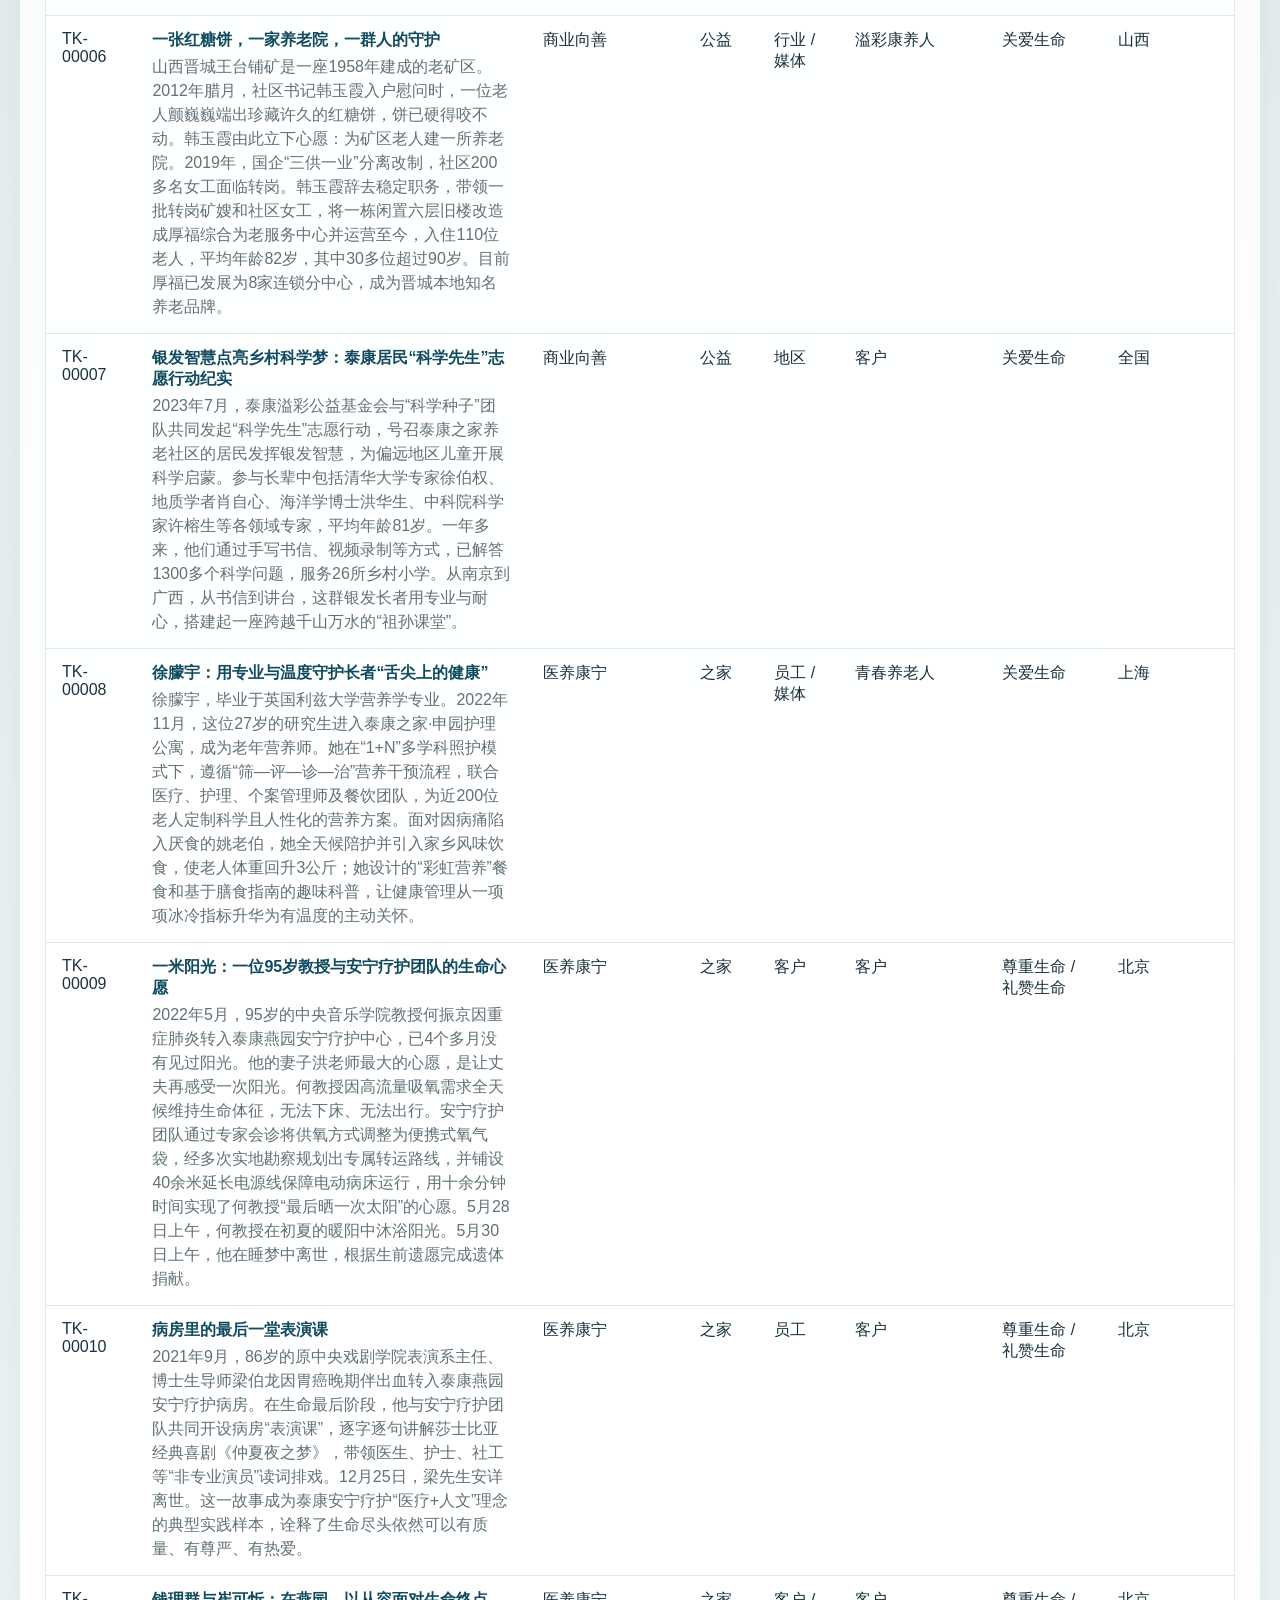
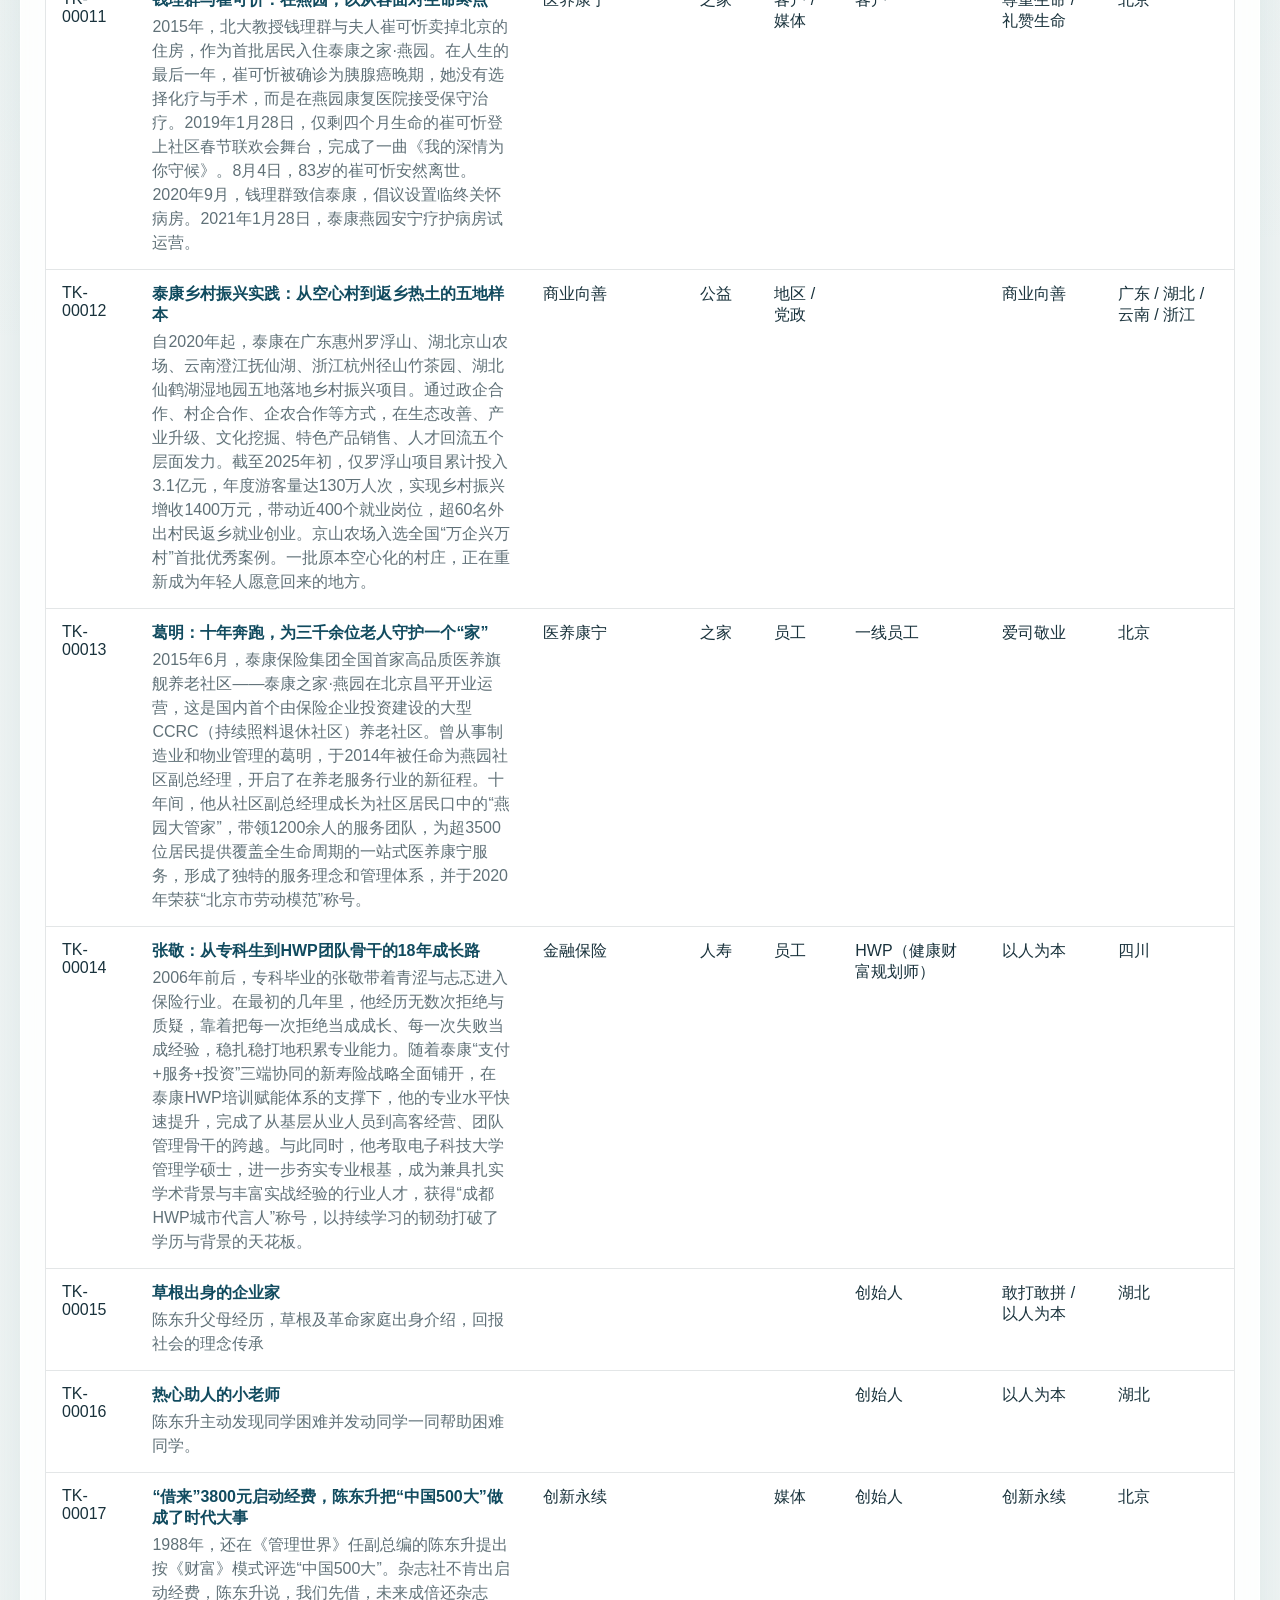
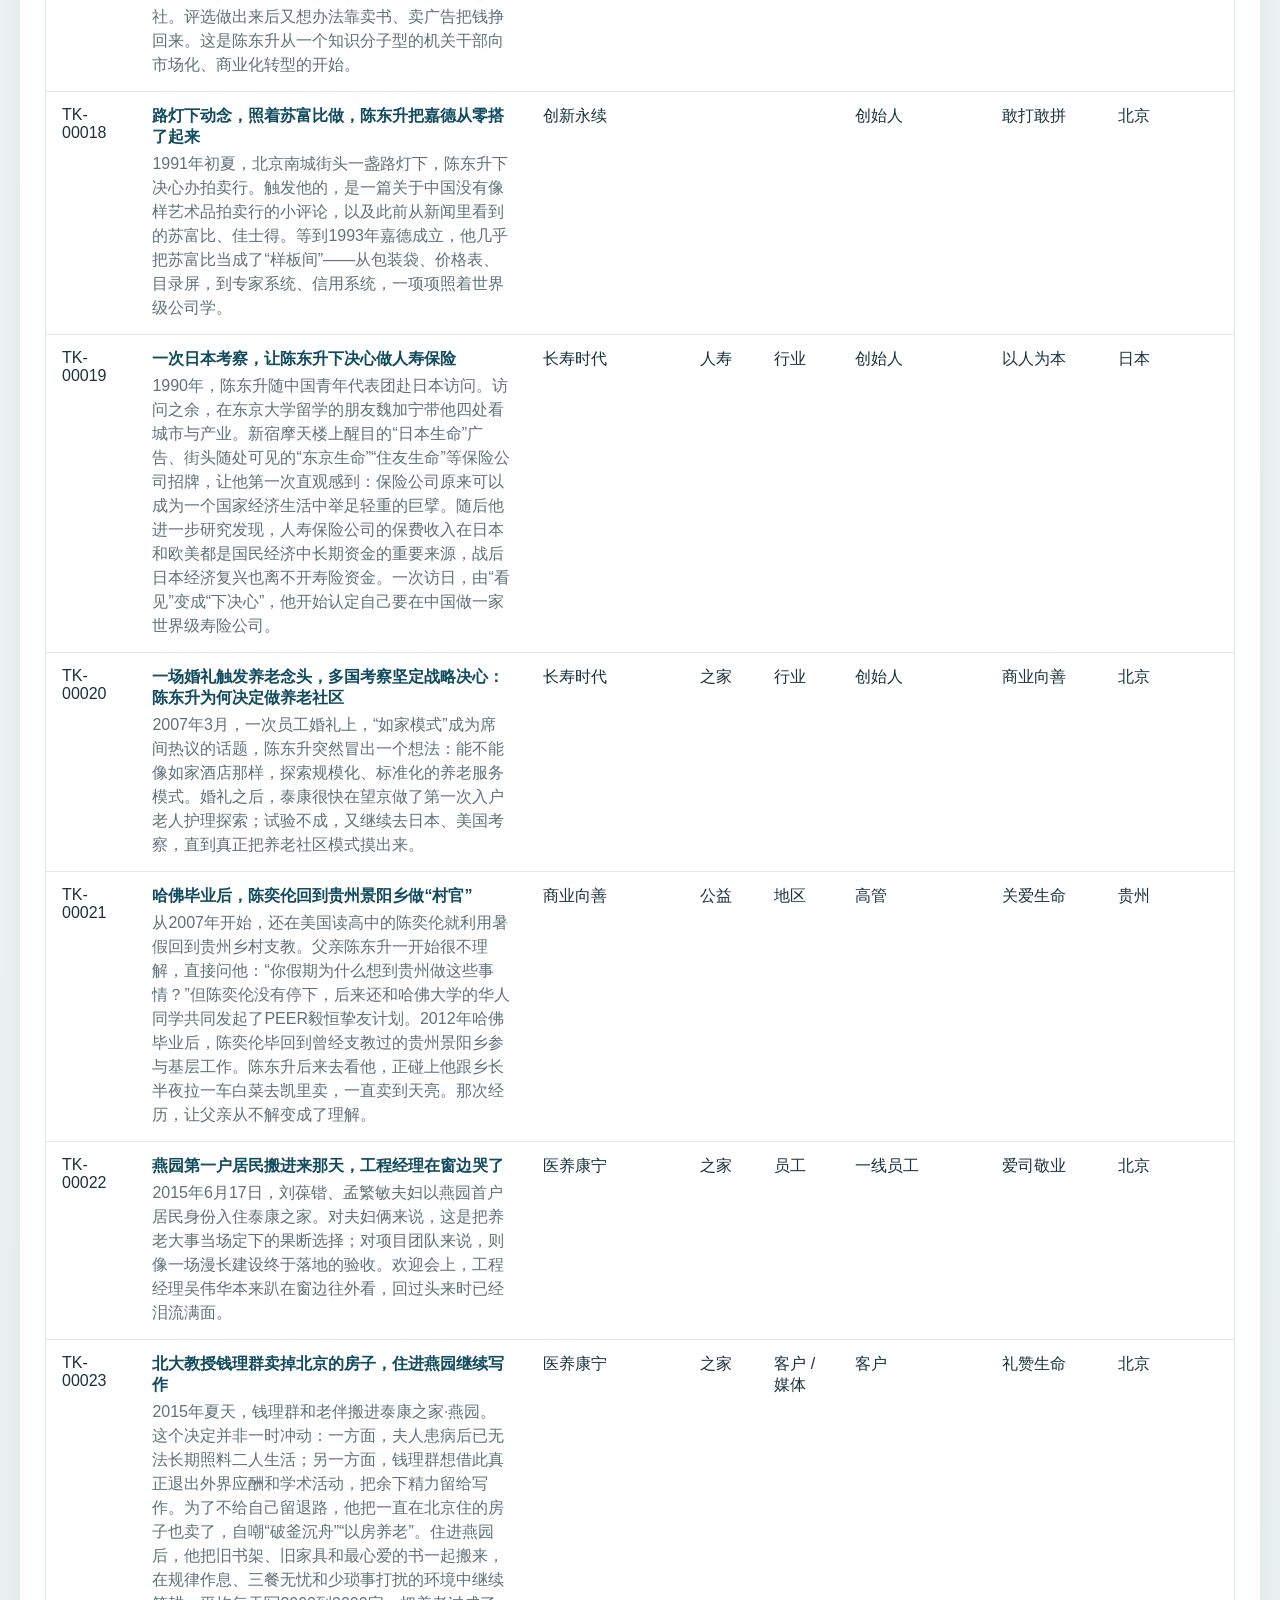
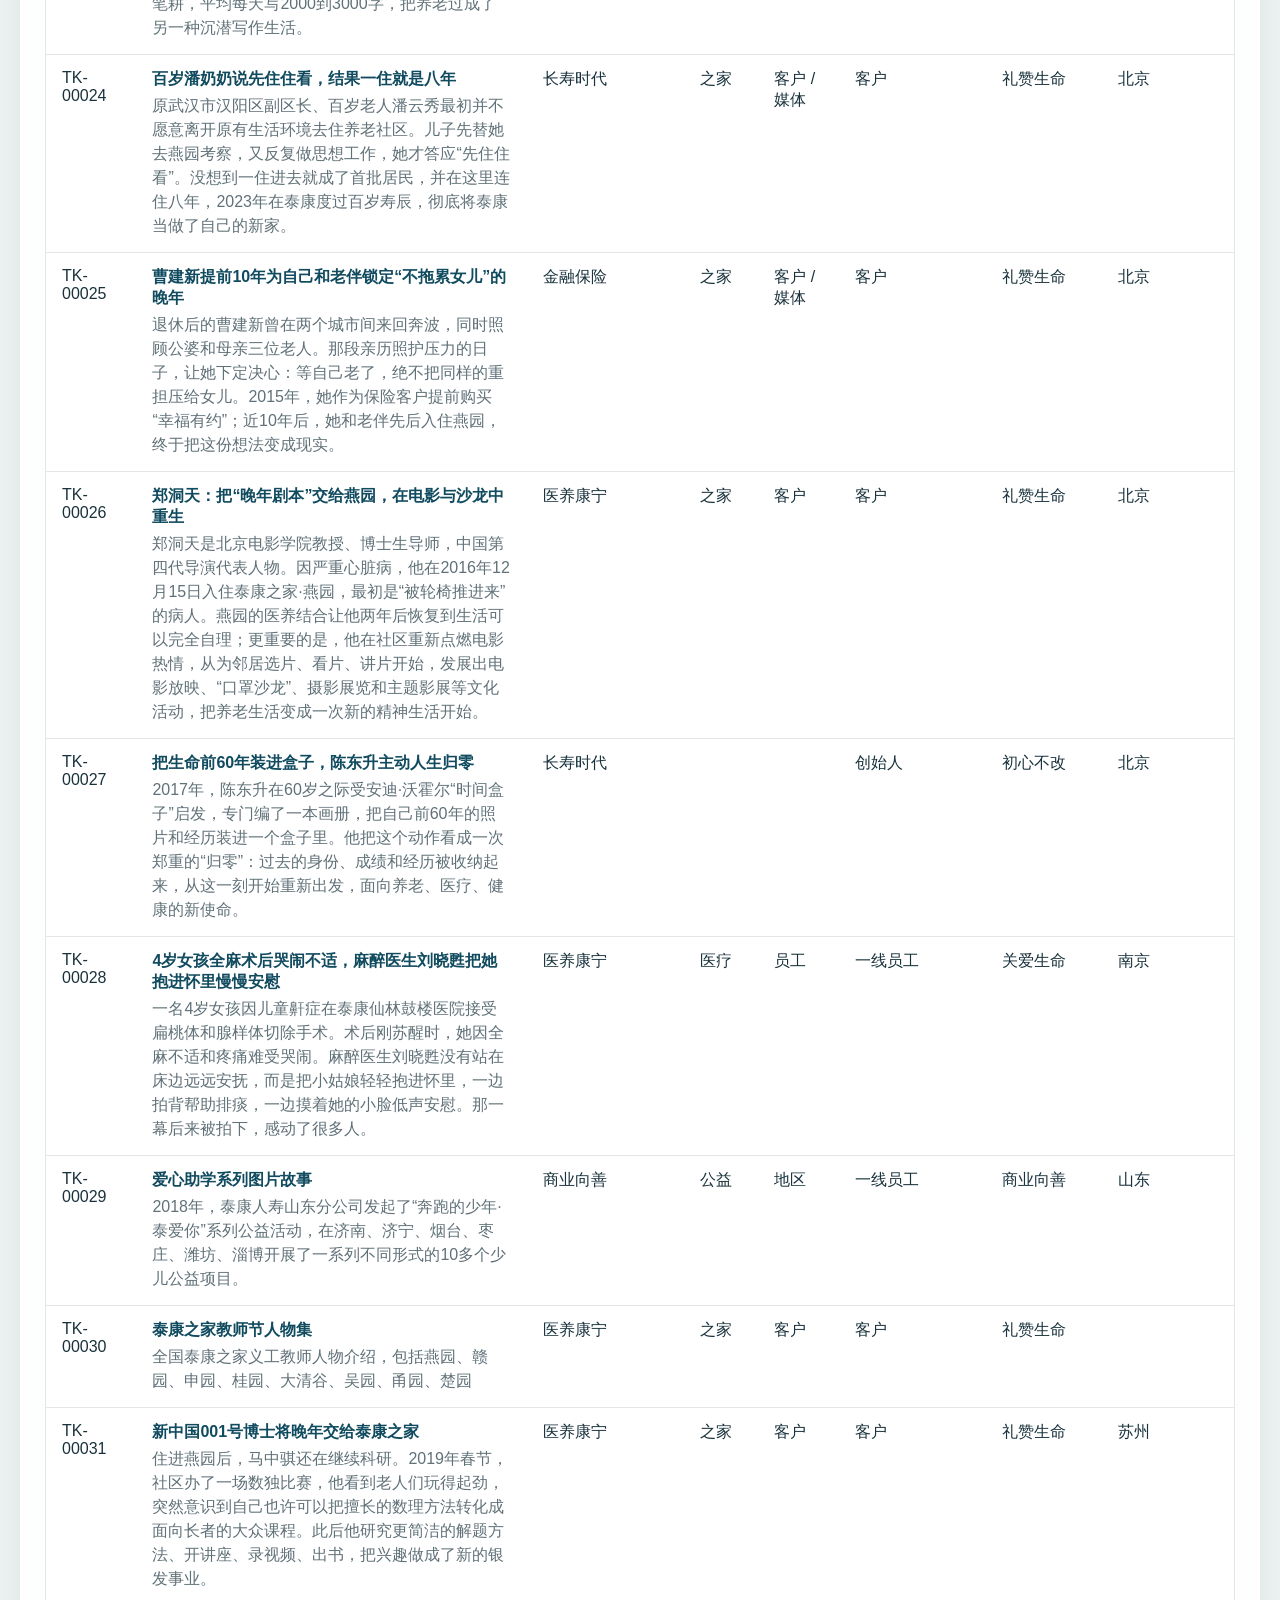
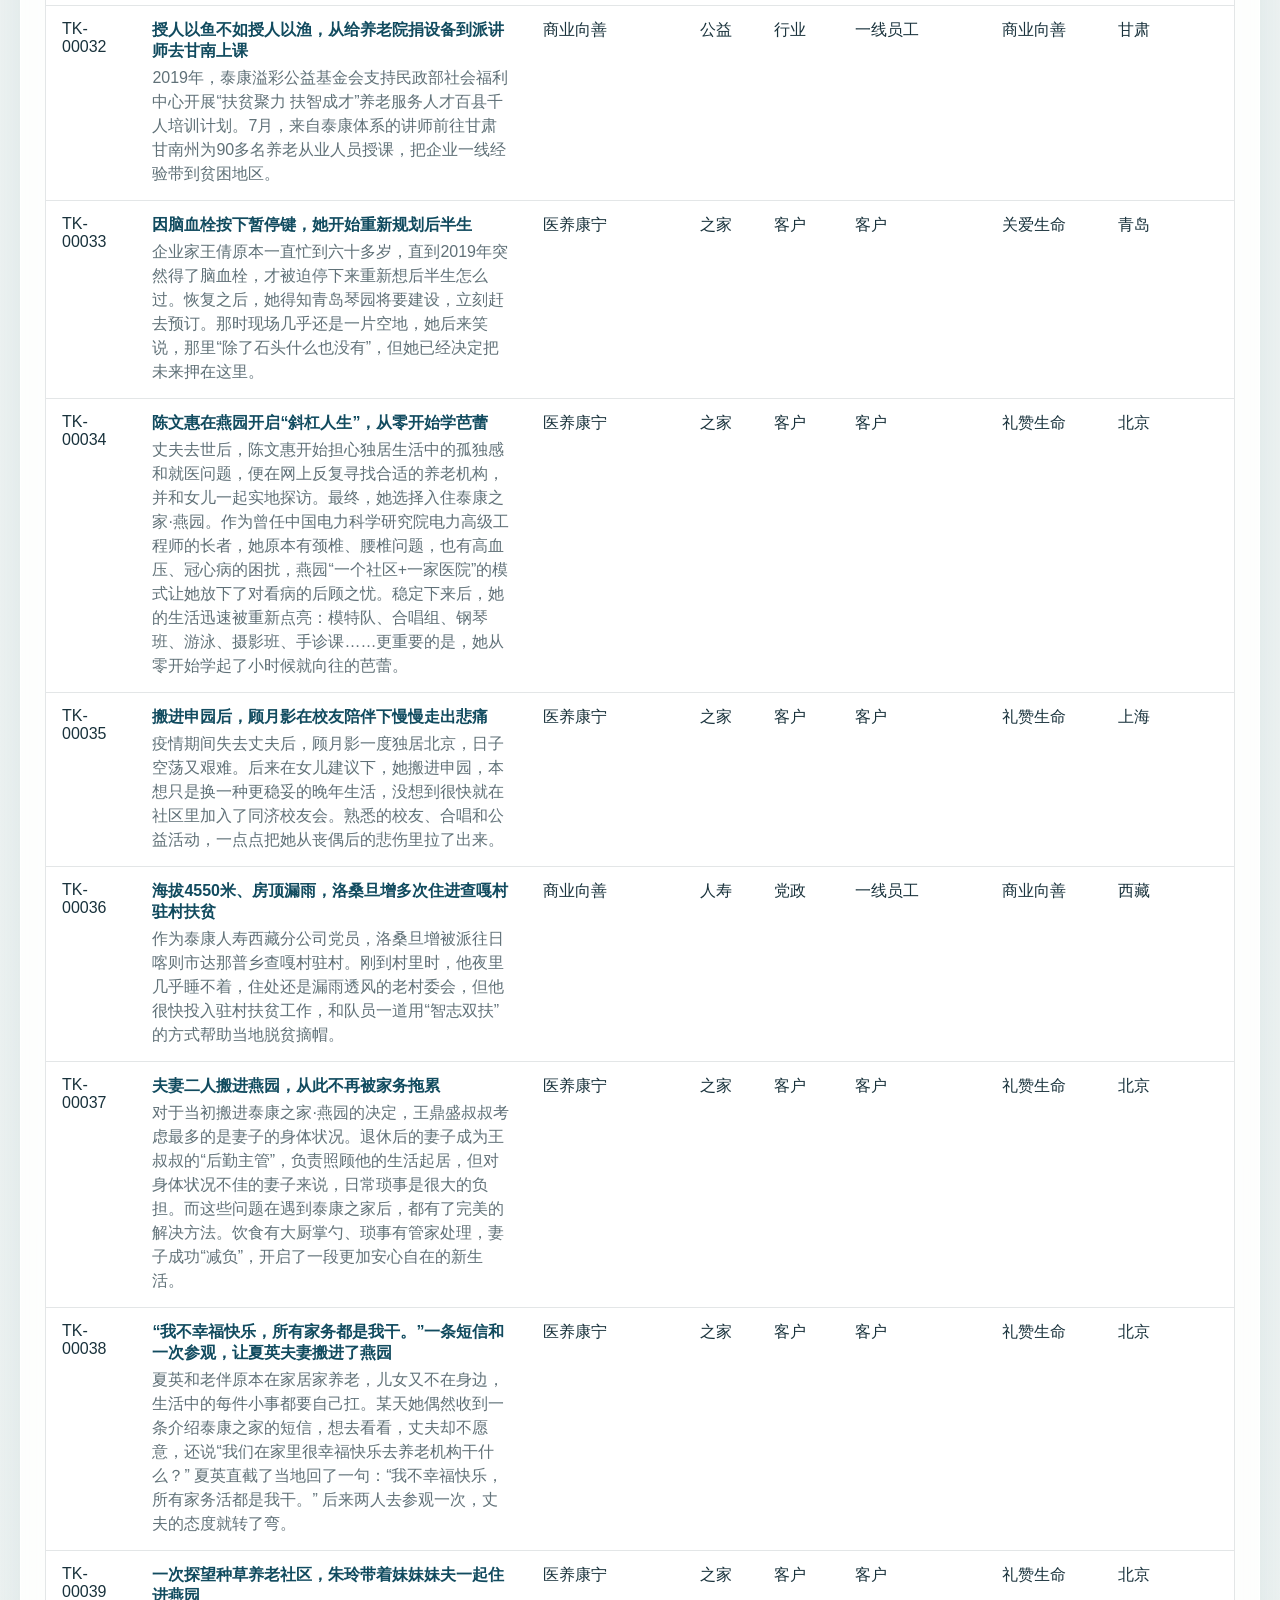
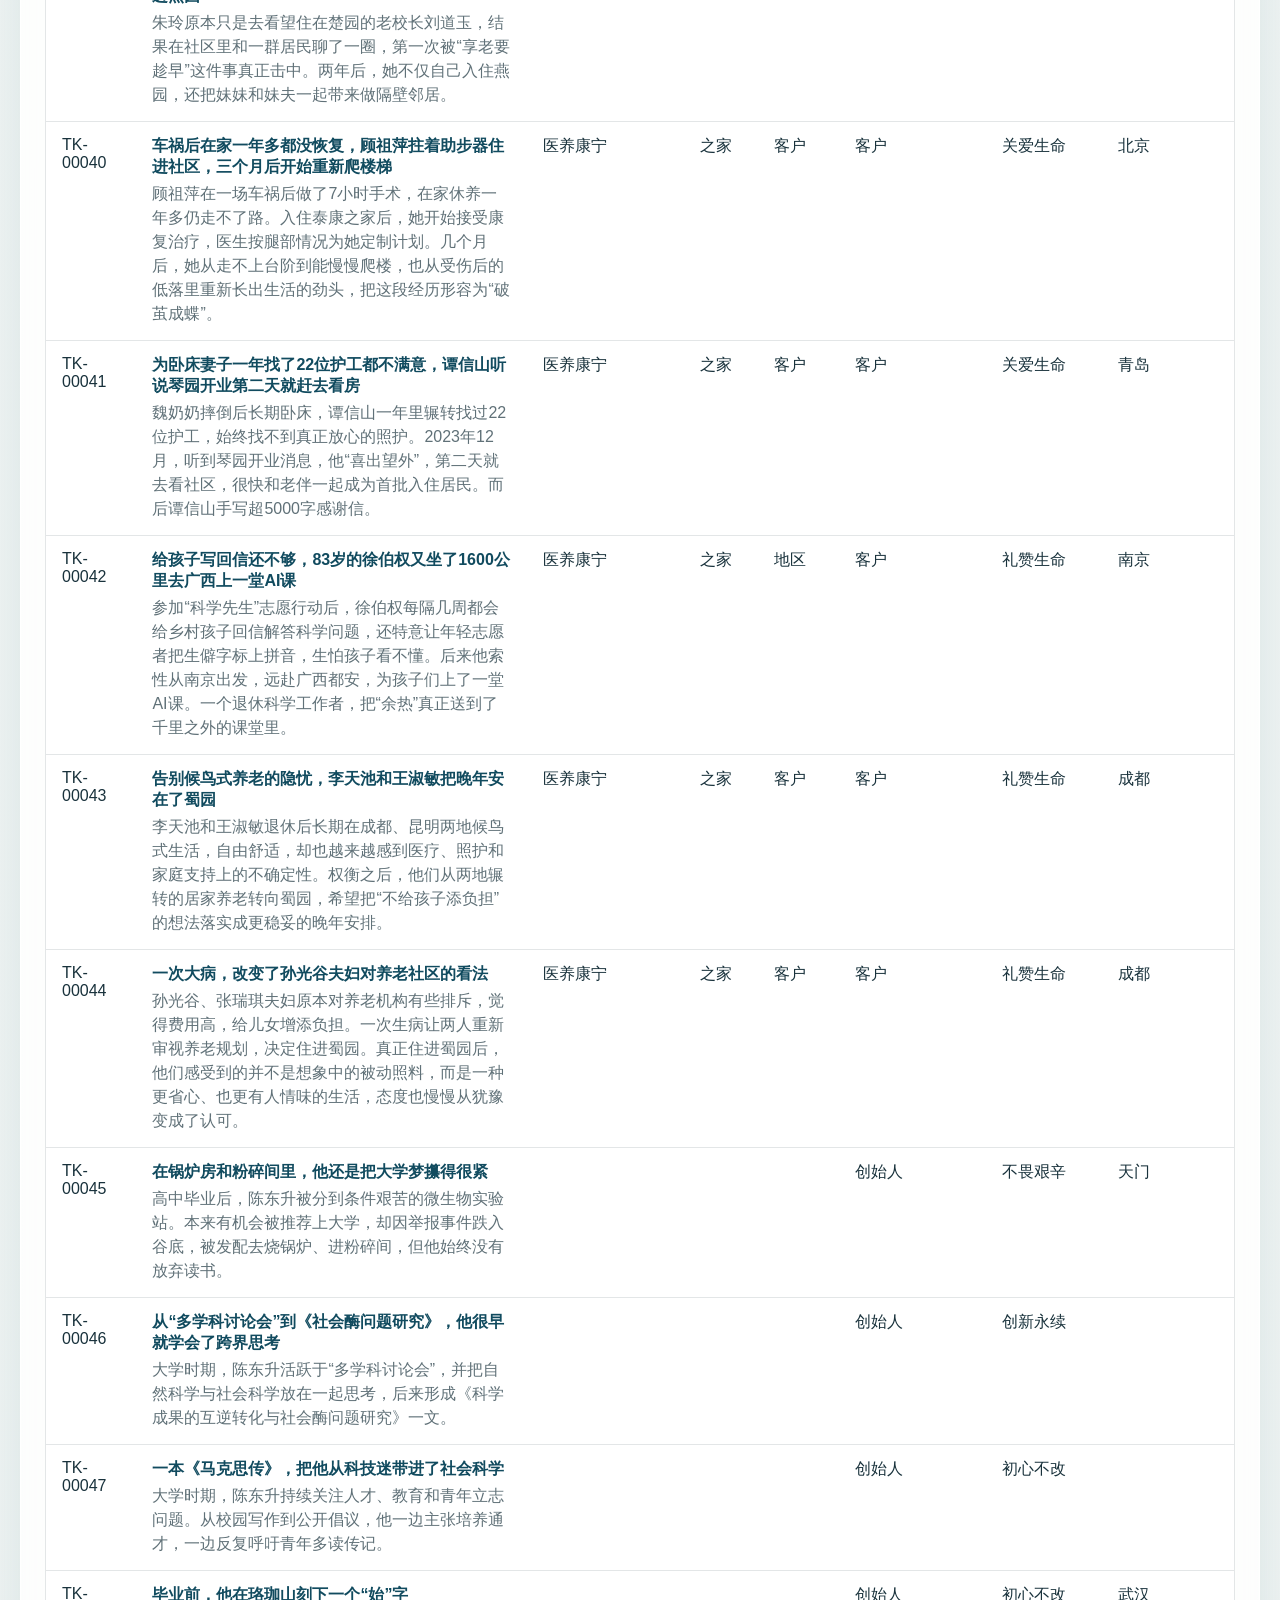
==== commit b77652a9: "Bump dashboard asset cache version" ====
--- a/story-dashboard/index.html
+++ b/story-dashboard/index.html
@@ -206,7 +206,7 @@
       </main>
     </div>
 
-    <script src="./data/story-data.js?v=20260618-3"></script>
-    <script src="./assets/app.js?v=20260618-3"></script>
+    <script src="./data/story-data.js?v=20260618-4"></script>
+    <script src="./assets/app.js?v=20260618-4"></script>
   </body>
 </html>
